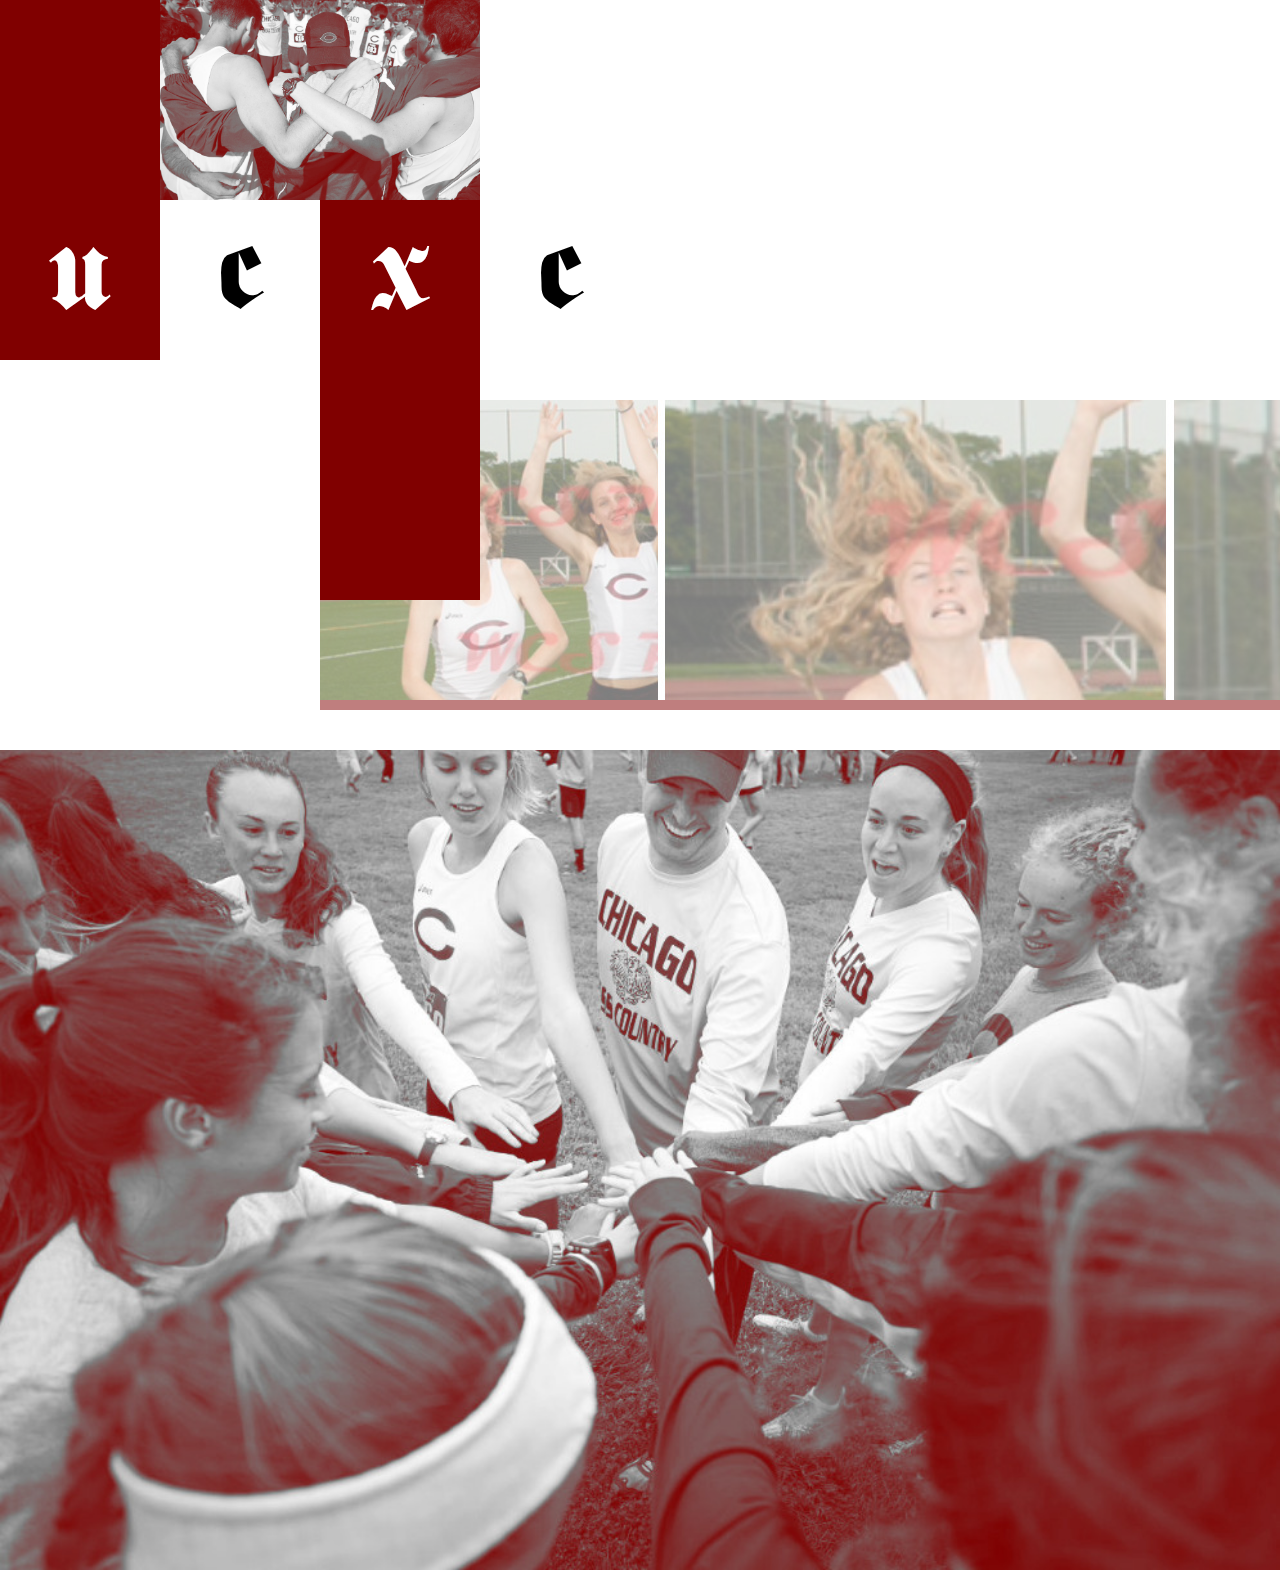
==== index.html @ 04008730 "adding new site!" ====
<!DOCTYPE html>
<head>
    <meta charser="utf-8">
    <title>UCXC</title>
    
    <link rel="stylesheet" href="./css/css2.css">
</head>

<body id="css-ucxc">
<div class="page-wrapper">
    <header id="ucxcTitle">
        <h1 class = "title" id="U">u</h1>
        <h1 class = "title" id="C1">c<div class="circle"></div></h1>
        <h1 class = "title" id="X">x</h1>
        <h1 class = "title" id="C2">c<div class="circle"></div></h1>
        <h1 class = "title" id="c_rectangle"></h1>
        <div id="banner"></div>

    </header>
    <div id="banner1"></div>
    <div id="rectangle"></div>
    <div id="c_rectangle"></div>
    
    <div class="image_bar">
        <div id="BriShow">
            <div id="BriShow-1"></div>
        </div>
    </div>
        
<!---
        <div class="summary">
            <p>Running around in circles and through forests and praries and shit</p>
            <p>Makin that meal money</p>
        </div>
        
        <div class="preamble">
            <h3>We the People</h3>
            <p>of the united states of america in order to form a more perfect union</p>
            <p>Establish justice ensure domestic tranquility. Provide for the common defense. Promote the general welfare aaand secure the blessings of liberty for ourselves and our prosperity or something. Do ordained and established this consitition for the united states of america. or something.</p>
        </div>
    </header>
    <div class="paragraphs">
    <div class="attribute" id="unreal">
        <h3>Unreal</h3>
        <p>On the women's side, Washington University-St. Louis won handily with 35 points scored. The Bears were followed by University of Rochester with 83 points and UChicago with 91 points. Emily Bryson of Brandeis University won with a 6K time of 22:04 while UChicago sophomore Khia Kurtenbach crossed the line within a second of the winner to finish runner-up. Senior Brianna Hickey joined Kurtenbach on the All-UAA First Team with a seventh-place showing in 22:18. Junior Madeleine Horvath was next in order for the Maroons by placing 16th (22:46) and senior Catherine Young was 26th overall (23:00)</p>
    </div>
    <div class="attribute" id="brutal">
        <h3>Brutal</h3>
        <p>Eight conference teams in both genders raced each other and featured plenty of elite performers. Six of the women's programs were nationally-ranked in the top 35 and three of the men's programs were similarly ranked by the U.S. Track & Field and Cross Country Coaches Association (USTFCCCA).</p>
    </div>
    <div class="attribute" id="tryna">
        <h3>Tryna</h3>
        <p>On the men's side, Carnegie Mellon University grabbed the team title with 53 points, followed by Washington-St. Louis (68 points) and UChicago (78). Josh Clark of Washington-St. Louis was the individual medalist with an 8K time of 24:56. Senior Michael Frasco earned First Team All-UAA status after his fourth-place showing in a time of 25:08. He was joined on the First Team by junior teammate Gareth Jones in sixth place at 25:20. Sophomore Peter Kreuch put up a big performance to nab ninth place in 25:28.</p>
    </div>
    <div class="attribute" id="forChall">
        <h4>For Chall</h4>
        <p>UChicago's women were third out 46 participating teams. The Maroons scored 201 points while team winner Washington University-St. Louis totaled 136 points. The women's 6K race had 414 participants. Sophomore Khia Kurtenbach was the lead finisher in 13th place (21:45) and senior Brianna Hickey was 26th (22:04). Senior Catherine Young (48th place, 22:31) and sophomore Kelsey Dunn (51st place, 22:34) were the next two Maroons to cross the finish line.</p>
    </div>
    </div>
--->
   
    
</div>
</body>
---- css/css2.css ----
@import url(https://fonts.googleapis.com/css?family=Raleway:900);
@font-face {
 font-family:fette-fraktur;
 src: url(FetteUNZFraktur.eot);
} 
@font-face {
 font-family:fette-fraktur;
 src: url(FetteUNZFraktur.ttf);
} 


.page-wrapper {
  -webkit-transition: all 0.4s ease;
  -moz-transition: all 0.4s ease;
  -o-transition: all 0.4s ease;
  -ms-transition: all 0.4s ease;
  transition: all 0.4s ease;
}

.title {
  overflow: hidden;
}
.title:before {
  content: "";
  margin-left: -10px;
  float:right;
  width: 0px;
}
#U:before {
  padding-top: 100%;
}
#C1:before {
  padding-top: 100%;
}
#X:before {
  padding-top: 100%;
}
#C2:before {
  padding-top: 100%;
}
#c_rectangle:before {
  padding-top: 25%;
}
.title {
  top: 200px;
  margin: 0 0;
  width: 12.5%;
  color: #999;
  background: #800000;
  font-family: fette-fraktur;
  font-size: 200%;
  font-size: 9vw;
  text-align: center;
  line-height: 130%;
  z-index: 2;
}
  @media (max-width: 700px) {
    .title {
      font-size: 700%;
      font-size: 19vw;
      width: 25%;
    }
  }
#U {
  color: #fff;
  position: absolute;
  left: 0px;
}
#C1 {
  position: absolute;
  background: #ffffff; 
  left: 12.5%;
  color: black;
  z-index: 2;
}
  @media (max-width: 700px) {
    #C1 {
      left: 25%
    }
  }
#X {
  position: absolute;
  height: 400px;
  left: 25%;
  color: #fff;
}
  @media (max-width: 700px) {
    #X {
      left: 50%;
    }
  }
#C2 {
  position: absolute;
  background: #ffffff; 
  color: black;
  left: 37.5%;
  z-index: 2;
}
  @media (max-width: 700px) {
    #C2 {
      left: 75%;
    }
  }
#c_rectangle {
  position: absolute;
  left: 50%;
  background: #ffffff;
  width: 50%;
}
  @media (max-width: 700px) {
    #c_rectangle {
      height: 0;
    }
  }
.title .circle {
  position: absolute;
  right: 10%;
  top: 10%;
  width: 80%;
  height: 80%;
  background: #800000;
  opacity: 0;
  -webkit-transition: all 0.4s ease;
  -moz-transition: all 0.4s ease;
  -o-transition: all 0.4s ease;
  -ms-transition: all 0.4s ease;
  transition: all 0.4s ease;
}
.title .circle:hover {
  opacity: .5;
  
}
  
#rectangle {
  width: 12.5%;
  height: 200px;
  position: absolute;
  left: 0;
  z-index: 2;
  top: 0px;
  background: #800000;
}
  @media (max-width: 700px) {
    #rectangle {
      width: 25%;
    }
  }
#banner {
  overflow: hidden;
  background: #ffffff url(WomensHuddle.jpg) no-repeat bottom center;
  -webkit-background-size: cover;
  -moz-background-size: cover;
  -o-background-size: cover;
  background-size: cover;/*
  background-position: right 0px top 85px;
  background-position: right 50% top 8vw;*/
  width: 100%;

  position: absolute;
  height: 500px;
  top: 750px;
  padding-top: 25%;
  
  left: 0;
  z-index: 1;
}

  @media (max-width: 700px) {
    #banner {
      top: 0px;
      background-position: right 0px top -20px;
      width: 75%;
      left: 25%;
      height: 200px;
    }
  }
#banner1{
  overflow: hidden;
  background: #800000 url(TeamHuddle.jpg) no-repeat center center;
  -webkit-background-size: cover;
  -moz-background-size: cover;
  -o-background-size: cover;
  background-size: cover;
  width: 25%;
  height: 200px;
  position: absolute;
  left: 12.5%;
  top:0;
  z-index: 3;
}
  @media (max-width: 700px) {
    #banner1 {
      top: 600px;
    }
  }

.image_bar {
  position: absolute;
  top: 400px;
  left: 25%;
  width: 75%;
  height: 310px;
  background: #800000;
  opacity: .5;
}

#BriShow {
  height: 300px;
  width: 100%;
  position: absolute;
  overflow: hidden;
}
#BriShow #BriShow-1 {
  height: 300px;
  width: 1593px;
  background: url(BriannaScroll.jpg);
  position: relative;
  top: 0;
  left: 0;

    -moz-transition:  opacity 0.5s ease-out; 
    -o-transition: opacity 0.5s ease-out; 
    -webkit-transition: opacity 0.5s ease-out; 
    -ms-transition: opacity 0.5s ease-out; 
    transition: opacity 0.5s ease-out;

    -webkit-animation: moveSlideshow 60s linear infinite;
    -moz-animation:    moveSlideshow 60s linear infinite;
    animation: moveSlideeshow 60s linear infinite;
}
@-webkit-keyframes moveSlideshow {
    0% { left: 0; }
    100% { left: -1593px; }
}
@-moz-keyframes moveSlideshow {
    0% { left: 0; }
    100% { left: -1593px; }
}
@keyframes moveSlideshow {
  0% { left: 0; }
  100% { left: -1593px; }
}
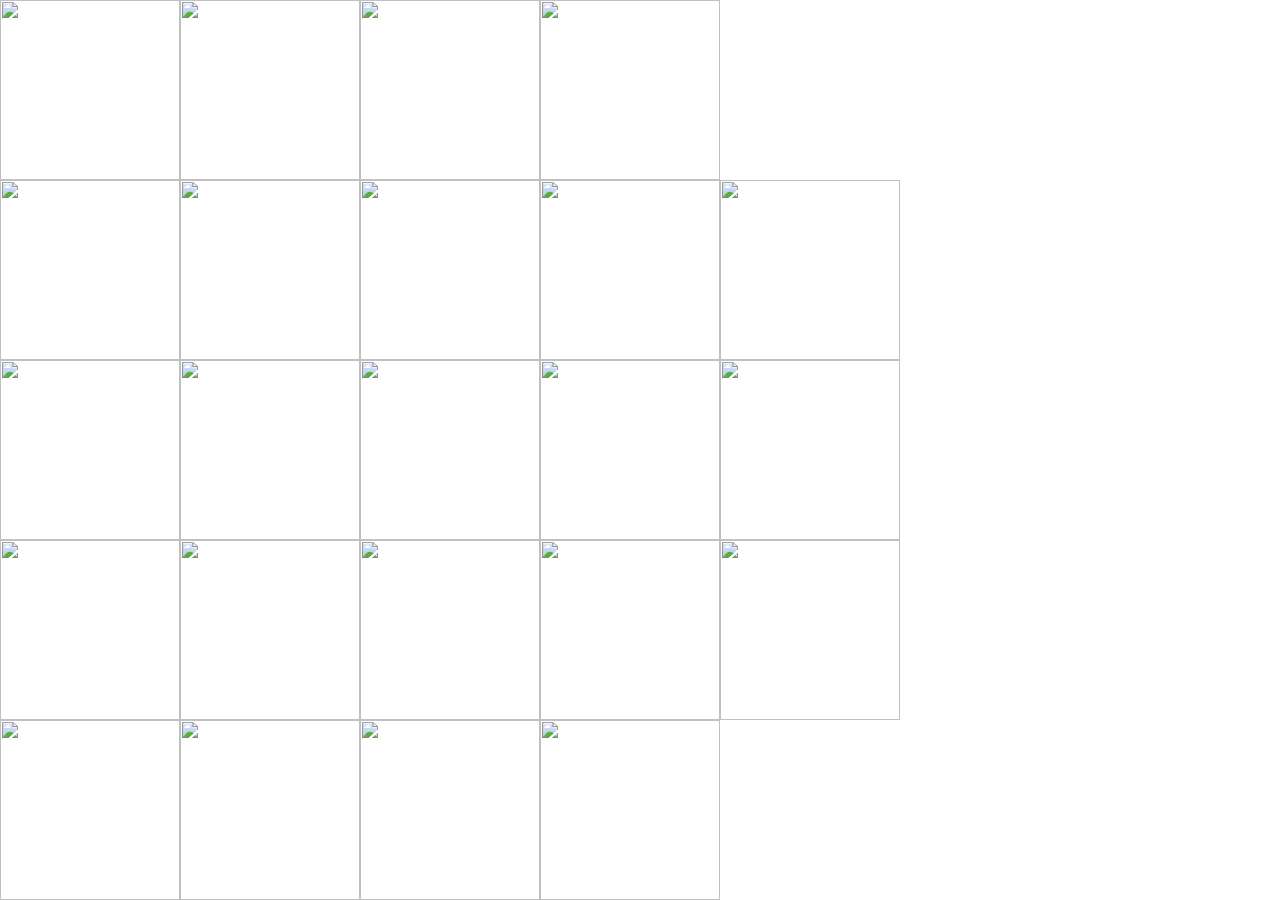
==== commit 5f3c7955: "Added files via upload" ====
--- a/index.html
+++ b/index.html
@@ -1,64 +1,6953 @@
-<!DOCTYPE html>
-<head>
-    <meta charser="utf-8">
-    <title>UCXC</title>
-    
-    <link rel="stylesheet" href="./css/css2.css">
-</head>
-
-<body id="css-ucxc">
-<div class="page-wrapper">
-    <header id="ucxcTitle">
-        <h1 class = "title" id="U">u</h1>
-        <h1 class = "title" id="C1">c<div class="circle"></div></h1>
-        <h1 class = "title" id="X">x</h1>
-        <h1 class = "title" id="C2">c<div class="circle"></div></h1>
-        <h1 class = "title" id="c_rectangle"></h1>
-        <div id="banner"></div>
-
-    </header>
-    <div id="banner1"></div>
-    <div id="rectangle"></div>
-    <div id="c_rectangle"></div>
-    
-    <div class="image_bar">
-        <div id="BriShow">
-            <div id="BriShow-1"></div>
-        </div>
-    </div>
-        
-<!---
-        <div class="summary">
-            <p>Running around in circles and through forests and praries and shit</p>
-            <p>Makin that meal money</p>
-        </div>
-        
-        <div class="preamble">
-            <h3>We the People</h3>
-            <p>of the united states of america in order to form a more perfect union</p>
-            <p>Establish justice ensure domestic tranquility. Provide for the common defense. Promote the general welfare aaand secure the blessings of liberty for ourselves and our prosperity or something. Do ordained and established this consitition for the united states of america. or something.</p>
-        </div>
-    </header>
-    <div class="paragraphs">
-    <div class="attribute" id="unreal">
-        <h3>Unreal</h3>
-        <p>On the women's side, Washington University-St. Louis won handily with 35 points scored. The Bears were followed by University of Rochester with 83 points and UChicago with 91 points. Emily Bryson of Brandeis University won with a 6K time of 22:04 while UChicago sophomore Khia Kurtenbach crossed the line within a second of the winner to finish runner-up. Senior Brianna Hickey joined Kurtenbach on the All-UAA First Team with a seventh-place showing in 22:18. Junior Madeleine Horvath was next in order for the Maroons by placing 16th (22:46) and senior Catherine Young was 26th overall (23:00)</p>
-    </div>
-    <div class="attribute" id="brutal">
-        <h3>Brutal</h3>
-        <p>Eight conference teams in both genders raced each other and featured plenty of elite performers. Six of the women's programs were nationally-ranked in the top 35 and three of the men's programs were similarly ranked by the U.S. Track & Field and Cross Country Coaches Association (USTFCCCA).</p>
-    </div>
-    <div class="attribute" id="tryna">
-        <h3>Tryna</h3>
-        <p>On the men's side, Carnegie Mellon University grabbed the team title with 53 points, followed by Washington-St. Louis (68 points) and UChicago (78). Josh Clark of Washington-St. Louis was the individual medalist with an 8K time of 24:56. Senior Michael Frasco earned First Team All-UAA status after his fourth-place showing in a time of 25:08. He was joined on the First Team by junior teammate Gareth Jones in sixth place at 25:20. Sophomore Peter Kreuch put up a big performance to nab ninth place in 25:28.</p>
-    </div>
-    <div class="attribute" id="forChall">
-        <h4>For Chall</h4>
-        <p>UChicago's women were third out 46 participating teams. The Maroons scored 201 points while team winner Washington University-St. Louis totaled 136 points. The women's 6K race had 414 participants. Sophomore Khia Kurtenbach was the lead finisher in 13th place (21:45) and senior Brianna Hickey was 26th (22:04). Senior Catherine Young (48th place, 22:31) and sophomore Kelsey Dunn (51st place, 22:34) were the next two Maroons to cross the finish line.</p>
-    </div>
-    </div>
---->
-   
-    
-</div>
-</body>+<!DOCTYPE HTML>
+<html><head><meta charset="UTF-8"><title>Game</title><style>html,head,body { padding:0; margin:0; }
+body { font-family: calibri, helvetica, arial, sans-serif; }</style><script type="text/javascript">var Elm = Elm || { Native: {} };Elm.Native.Basics = {};
+Elm.Native.Basics.make = function(localRuntime) {
+	localRuntime.Native = localRuntime.Native || {};
+	localRuntime.Native.Basics = localRuntime.Native.Basics || {};
+	if (localRuntime.Native.Basics.values)
+	{
+		return localRuntime.Native.Basics.values;
+	}
+
+	var Utils = Elm.Native.Utils.make(localRuntime);
+
+	function div(a, b)
+	{
+		return (a / b) | 0;
+	}
+	function rem(a, b)
+	{
+		return a % b;
+	}
+	function mod(a, b)
+	{
+		if (b === 0)
+		{
+			throw new Error('Cannot perform mod 0. Division by zero error.');
+		}
+		var r = a % b;
+		var m = a === 0 ? 0 : (b > 0 ? (a >= 0 ? r : r + b) : -mod(-a, -b));
+
+		return m === b ? 0 : m;
+	}
+	function logBase(base, n)
+	{
+		return Math.log(n) / Math.log(base);
+	}
+	function negate(n)
+	{
+		return -n;
+	}
+	function abs(n)
+	{
+		return n < 0 ? -n : n;
+	}
+
+	function min(a, b)
+	{
+		return Utils.cmp(a, b) < 0 ? a : b;
+	}
+	function max(a, b)
+	{
+		return Utils.cmp(a, b) > 0 ? a : b;
+	}
+	function clamp(lo, hi, n)
+	{
+		return Utils.cmp(n, lo) < 0 ? lo : Utils.cmp(n, hi) > 0 ? hi : n;
+	}
+
+	function xor(a, b)
+	{
+		return a !== b;
+	}
+	function not(b)
+	{
+		return !b;
+	}
+	function isInfinite(n)
+	{
+		return n === Infinity || n === -Infinity;
+	}
+
+	function truncate(n)
+	{
+		return n | 0;
+	}
+
+	function degrees(d)
+	{
+		return d * Math.PI / 180;
+	}
+	function turns(t)
+	{
+		return 2 * Math.PI * t;
+	}
+	function fromPolar(point)
+	{
+		var r = point._0;
+		var t = point._1;
+		return Utils.Tuple2(r * Math.cos(t), r * Math.sin(t));
+	}
+	function toPolar(point)
+	{
+		var x = point._0;
+		var y = point._1;
+		return Utils.Tuple2(Math.sqrt(x * x + y * y), Math.atan2(y, x));
+	}
+
+	return localRuntime.Native.Basics.values = {
+		div: F2(div),
+		rem: F2(rem),
+		mod: F2(mod),
+
+		pi: Math.PI,
+		e: Math.E,
+		cos: Math.cos,
+		sin: Math.sin,
+		tan: Math.tan,
+		acos: Math.acos,
+		asin: Math.asin,
+		atan: Math.atan,
+		atan2: F2(Math.atan2),
+
+		degrees: degrees,
+		turns: turns,
+		fromPolar: fromPolar,
+		toPolar: toPolar,
+
+		sqrt: Math.sqrt,
+		logBase: F2(logBase),
+		negate: negate,
+		abs: abs,
+		min: F2(min),
+		max: F2(max),
+		clamp: F3(clamp),
+		compare: Utils.compare,
+
+		xor: F2(xor),
+		not: not,
+
+		truncate: truncate,
+		ceiling: Math.ceil,
+		floor: Math.floor,
+		round: Math.round,
+		toFloat: function(x) { return x; },
+		isNaN: isNaN,
+		isInfinite: isInfinite
+	};
+};
+Elm.Native.Port = {};
+
+Elm.Native.Port.make = function(localRuntime) {
+	localRuntime.Native = localRuntime.Native || {};
+	localRuntime.Native.Port = localRuntime.Native.Port || {};
+	if (localRuntime.Native.Port.values)
+	{
+		return localRuntime.Native.Port.values;
+	}
+
+	var NS;
+
+	// INBOUND
+
+	function inbound(name, type, converter)
+	{
+		if (!localRuntime.argsTracker[name])
+		{
+			throw new Error(
+				'Port Error:\n' +
+				'No argument was given for the port named \'' + name + '\' with type:\n\n' +
+				'    ' + type.split('\n').join('\n        ') + '\n\n' +
+				'You need to provide an initial value!\n\n' +
+				'Find out more about ports here <http://elm-lang.org/learn/Ports.elm>'
+			);
+		}
+		var arg = localRuntime.argsTracker[name];
+		arg.used = true;
+
+		return jsToElm(name, type, converter, arg.value);
+	}
+
+
+	function inboundSignal(name, type, converter)
+	{
+		var initialValue = inbound(name, type, converter);
+
+		if (!NS)
+		{
+			NS = Elm.Native.Signal.make(localRuntime);
+		}
+		var signal = NS.input('inbound-port-' + name, initialValue);
+
+		function send(jsValue)
+		{
+			var elmValue = jsToElm(name, type, converter, jsValue);
+			setTimeout(function() {
+				localRuntime.notify(signal.id, elmValue);
+			}, 0);
+		}
+
+		localRuntime.ports[name] = { send: send };
+
+		return signal;
+	}
+
+
+	function jsToElm(name, type, converter, value)
+	{
+		try
+		{
+			return converter(value);
+		}
+		catch(e)
+		{
+			throw new Error(
+				'Port Error:\n' +
+				'Regarding the port named \'' + name + '\' with type:\n\n' +
+				'    ' + type.split('\n').join('\n        ') + '\n\n' +
+				'You just sent the value:\n\n' +
+				'    ' + JSON.stringify(value) + '\n\n' +
+				'but it cannot be converted to the necessary type.\n' +
+				e.message
+			);
+		}
+	}
+
+
+	// OUTBOUND
+
+	function outbound(name, converter, elmValue)
+	{
+		localRuntime.ports[name] = converter(elmValue);
+	}
+
+
+	function outboundSignal(name, converter, signal)
+	{
+		var subscribers = [];
+
+		function subscribe(handler)
+		{
+			subscribers.push(handler);
+		}
+		function unsubscribe(handler)
+		{
+			subscribers.pop(subscribers.indexOf(handler));
+		}
+
+		function notify(elmValue)
+		{
+			var jsValue = converter(elmValue);
+			var len = subscribers.length;
+			for (var i = 0; i < len; ++i)
+			{
+				subscribers[i](jsValue);
+			}
+		}
+
+		if (!NS)
+		{
+			NS = Elm.Native.Signal.make(localRuntime);
+		}
+		NS.output('outbound-port-' + name, notify, signal);
+
+		localRuntime.ports[name] = {
+			subscribe: subscribe,
+			unsubscribe: unsubscribe
+		};
+
+		return signal;
+	}
+
+
+	return localRuntime.Native.Port.values = {
+		inbound: inbound,
+		outbound: outbound,
+		inboundSignal: inboundSignal,
+		outboundSignal: outboundSignal
+	};
+};
+if (!Elm.fullscreen) {
+	(function() {
+		'use strict';
+
+		var Display = {
+			FULLSCREEN: 0,
+			COMPONENT: 1,
+			NONE: 2
+		};
+
+		Elm.fullscreen = function(module, args)
+		{
+			var container = document.createElement('div');
+			document.body.appendChild(container);
+			return init(Display.FULLSCREEN, container, module, args || {});
+		};
+
+		Elm.embed = function(module, container, args)
+		{
+			var tag = container.tagName;
+			if (tag !== 'DIV')
+			{
+				throw new Error('Elm.node must be given a DIV, not a ' + tag + '.');
+			}
+			return init(Display.COMPONENT, container, module, args || {});
+		};
+
+		Elm.worker = function(module, args)
+		{
+			return init(Display.NONE, {}, module, args || {});
+		};
+
+		function init(display, container, module, args, moduleToReplace)
+		{
+			// defining state needed for an instance of the Elm RTS
+			var inputs = [];
+
+			/* OFFSET
+			 * Elm's time traveling debugger lets you pause time. This means
+			 * "now" may be shifted a bit into the past. By wrapping Date.now()
+			 * we can manage this.
+			 */
+			var timer = {
+				programStart: Date.now(),
+				now: function()
+				{
+					return Date.now();
+				}
+			};
+
+			var updateInProgress = false;
+			function notify(id, v)
+			{
+				if (updateInProgress)
+				{
+					throw new Error(
+						'The notify function has been called synchronously!\n' +
+						'This can lead to frames being dropped.\n' +
+						'Definitely report this to <https://github.com/elm-lang/Elm/issues>\n');
+				}
+				updateInProgress = true;
+				var timestep = timer.now();
+				for (var i = inputs.length; i--; )
+				{
+					inputs[i].notify(timestep, id, v);
+				}
+				updateInProgress = false;
+			}
+			function setTimeout(func, delay)
+			{
+				return window.setTimeout(func, delay);
+			}
+
+			var listeners = [];
+			function addListener(relevantInputs, domNode, eventName, func)
+			{
+				domNode.addEventListener(eventName, func);
+				var listener = {
+					relevantInputs: relevantInputs,
+					domNode: domNode,
+					eventName: eventName,
+					func: func
+				};
+				listeners.push(listener);
+			}
+
+			var argsTracker = {};
+			for (var name in args)
+			{
+				argsTracker[name] = {
+					value: args[name],
+					used: false
+				};
+			}
+
+			// create the actual RTS. Any impure modules will attach themselves to this
+			// object. This permits many Elm programs to be embedded per document.
+			var elm = {
+				notify: notify,
+				setTimeout: setTimeout,
+				node: container,
+				addListener: addListener,
+				inputs: inputs,
+				timer: timer,
+				argsTracker: argsTracker,
+				ports: {},
+
+				isFullscreen: function() { return display === Display.FULLSCREEN; },
+				isEmbed: function() { return display === Display.COMPONENT; },
+				isWorker: function() { return display === Display.NONE; }
+			};
+
+			function swap(newModule)
+			{
+				removeListeners(listeners);
+				var div = document.createElement('div');
+				var newElm = init(display, div, newModule, args, elm);
+				inputs = [];
+
+				return newElm;
+			}
+
+			function dispose()
+			{
+				removeListeners(listeners);
+				inputs = [];
+			}
+
+			var Module = {};
+			try
+			{
+				Module = module.make(elm);
+				checkInputs(elm);
+			}
+			catch (error)
+			{
+				if (typeof container.appendChild === "function")
+				{
+					container.appendChild(errorNode(error.message));
+				}
+				else
+				{
+					console.error(error.message);
+				}
+				throw error;
+			}
+
+			if (display !== Display.NONE)
+			{
+				var graphicsNode = initGraphics(elm, Module);
+			}
+
+			var rootNode = { kids: inputs };
+			trimDeadNodes(rootNode);
+			inputs = rootNode.kids;
+			filterListeners(inputs, listeners);
+
+			addReceivers(elm.ports);
+
+			if (typeof moduleToReplace !== 'undefined')
+			{
+				hotSwap(moduleToReplace, elm);
+
+				// rerender scene if graphics are enabled.
+				if (typeof graphicsNode !== 'undefined')
+				{
+					graphicsNode.notify(0, true, 0);
+				}
+			}
+
+			return {
+				swap: swap,
+				ports: elm.ports,
+				dispose: dispose
+			};
+		}
+
+		function checkInputs(elm)
+		{
+			var argsTracker = elm.argsTracker;
+			for (var name in argsTracker)
+			{
+				if (!argsTracker[name].used)
+				{
+					throw new Error(
+						"Port Error:\nYou provided an argument named '" + name +
+						"' but there is no corresponding port!\n\n" +
+						"Maybe add a port '" + name + "' to your Elm module?\n" +
+						"Maybe remove the '" + name + "' argument from your initialization code in JS?"
+					);
+				}
+			}
+		}
+
+		function errorNode(message)
+		{
+			var code = document.createElement('code');
+
+			var lines = message.split('\n');
+			code.appendChild(document.createTextNode(lines[0]));
+			code.appendChild(document.createElement('br'));
+			code.appendChild(document.createElement('br'));
+			for (var i = 1; i < lines.length; ++i)
+			{
+				code.appendChild(document.createTextNode('\u00A0 \u00A0 ' + lines[i].replace(/  /g, '\u00A0 ')));
+				code.appendChild(document.createElement('br'));
+			}
+			code.appendChild(document.createElement('br'));
+			code.appendChild(document.createTextNode('Open the developer console for more details.'));
+			return code;
+		}
+
+
+		//// FILTER SIGNALS ////
+
+		// TODO: move this code into the signal module and create a function
+		// Signal.initializeGraph that actually instantiates everything.
+
+		function filterListeners(inputs, listeners)
+		{
+			loop:
+			for (var i = listeners.length; i--; )
+			{
+				var listener = listeners[i];
+				for (var j = inputs.length; j--; )
+				{
+					if (listener.relevantInputs.indexOf(inputs[j].id) >= 0)
+					{
+						continue loop;
+					}
+				}
+				listener.domNode.removeEventListener(listener.eventName, listener.func);
+			}
+		}
+
+		function removeListeners(listeners)
+		{
+			for (var i = listeners.length; i--; )
+			{
+				var listener = listeners[i];
+				listener.domNode.removeEventListener(listener.eventName, listener.func);
+			}
+		}
+
+		// add receivers for built-in ports if they are defined
+		function addReceivers(ports)
+		{
+			if ('title' in ports)
+			{
+				if (typeof ports.title === 'string')
+				{
+					document.title = ports.title;
+				}
+				else
+				{
+					ports.title.subscribe(function(v) { document.title = v; });
+				}
+			}
+			if ('redirect' in ports)
+			{
+				ports.redirect.subscribe(function(v) {
+					if (v.length > 0)
+					{
+						window.location = v;
+					}
+				});
+			}
+		}
+
+
+		// returns a boolean representing whether the node is alive or not.
+		function trimDeadNodes(node)
+		{
+			if (node.isOutput)
+			{
+				return true;
+			}
+
+			var liveKids = [];
+			for (var i = node.kids.length; i--; )
+			{
+				var kid = node.kids[i];
+				if (trimDeadNodes(kid))
+				{
+					liveKids.push(kid);
+				}
+			}
+			node.kids = liveKids;
+
+			return liveKids.length > 0;
+		}
+
+
+		////  RENDERING  ////
+
+		function initGraphics(elm, Module)
+		{
+			if (!('main' in Module))
+			{
+				throw new Error("'main' is missing! What do I display?!");
+			}
+
+			var signalGraph = Module.main;
+
+			// make sure the signal graph is actually a signal & extract the visual model
+			if (!('notify' in signalGraph))
+			{
+				signalGraph = Elm.Signal.make(elm).constant(signalGraph);
+			}
+			var initialScene = signalGraph.value;
+
+			// Figure out what the render functions should be
+			var render;
+			var update;
+			if (initialScene.ctor === 'Element_elm_builtin')
+			{
+				var Element = Elm.Native.Graphics.Element.make(elm);
+				render = Element.render;
+				update = Element.updateAndReplace;
+			}
+			else
+			{
+				var VirtualDom = Elm.Native.VirtualDom.make(elm);
+				render = VirtualDom.render;
+				update = VirtualDom.updateAndReplace;
+			}
+
+			// Add the initialScene to the DOM
+			var container = elm.node;
+			var node = render(initialScene);
+			while (container.firstChild)
+			{
+				container.removeChild(container.firstChild);
+			}
+			container.appendChild(node);
+
+			var _requestAnimationFrame =
+				typeof requestAnimationFrame !== 'undefined'
+					? requestAnimationFrame
+					: function(cb) { setTimeout(cb, 1000 / 60); }
+					;
+
+			// domUpdate is called whenever the main Signal changes.
+			//
+			// domUpdate and drawCallback implement a small state machine in order
+			// to schedule only 1 draw per animation frame. This enforces that
+			// once draw has been called, it will not be called again until the
+			// next frame.
+			//
+			// drawCallback is scheduled whenever
+			// 1. The state transitions from PENDING_REQUEST to EXTRA_REQUEST, or
+			// 2. The state transitions from NO_REQUEST to PENDING_REQUEST
+			//
+			// Invariants:
+			// 1. In the NO_REQUEST state, there is never a scheduled drawCallback.
+			// 2. In the PENDING_REQUEST and EXTRA_REQUEST states, there is always exactly 1
+			//    scheduled drawCallback.
+			var NO_REQUEST = 0;
+			var PENDING_REQUEST = 1;
+			var EXTRA_REQUEST = 2;
+			var state = NO_REQUEST;
+			var savedScene = initialScene;
+			var scheduledScene = initialScene;
+
+			function domUpdate(newScene)
+			{
+				scheduledScene = newScene;
+
+				switch (state)
+				{
+					case NO_REQUEST:
+						_requestAnimationFrame(drawCallback);
+						state = PENDING_REQUEST;
+						return;
+					case PENDING_REQUEST:
+						state = PENDING_REQUEST;
+						return;
+					case EXTRA_REQUEST:
+						state = PENDING_REQUEST;
+						return;
+				}
+			}
+
+			function drawCallback()
+			{
+				switch (state)
+				{
+					case NO_REQUEST:
+						// This state should not be possible. How can there be no
+						// request, yet somehow we are actively fulfilling a
+						// request?
+						throw new Error(
+							'Unexpected draw callback.\n' +
+							'Please report this to <https://github.com/elm-lang/core/issues>.'
+						);
+
+					case PENDING_REQUEST:
+						// At this point, we do not *know* that another frame is
+						// needed, but we make an extra request to rAF just in
+						// case. It's possible to drop a frame if rAF is called
+						// too late, so we just do it preemptively.
+						_requestAnimationFrame(drawCallback);
+						state = EXTRA_REQUEST;
+
+						// There's also stuff we definitely need to draw.
+						draw();
+						return;
+
+					case EXTRA_REQUEST:
+						// Turns out the extra request was not needed, so we will
+						// stop calling rAF. No reason to call it all the time if
+						// no one needs it.
+						state = NO_REQUEST;
+						return;
+				}
+			}
+
+			function draw()
+			{
+				update(elm.node.firstChild, savedScene, scheduledScene);
+				if (elm.Native.Window)
+				{
+					elm.Native.Window.values.resizeIfNeeded();
+				}
+				savedScene = scheduledScene;
+			}
+
+			var renderer = Elm.Native.Signal.make(elm).output('main', domUpdate, signalGraph);
+
+			// must check for resize after 'renderer' is created so
+			// that changes show up.
+			if (elm.Native.Window)
+			{
+				elm.Native.Window.values.resizeIfNeeded();
+			}
+
+			return renderer;
+		}
+
+		//// HOT SWAPPING ////
+
+		// Returns boolean indicating if the swap was successful.
+		// Requires that the two signal graphs have exactly the same
+		// structure.
+		function hotSwap(from, to)
+		{
+			function similar(nodeOld, nodeNew)
+			{
+				if (nodeOld.id !== nodeNew.id)
+				{
+					return false;
+				}
+				if (nodeOld.isOutput)
+				{
+					return nodeNew.isOutput;
+				}
+				return nodeOld.kids.length === nodeNew.kids.length;
+			}
+			function swap(nodeOld, nodeNew)
+			{
+				nodeNew.value = nodeOld.value;
+				return true;
+			}
+			var canSwap = depthFirstTraversals(similar, from.inputs, to.inputs);
+			if (canSwap)
+			{
+				depthFirstTraversals(swap, from.inputs, to.inputs);
+			}
+			from.node.parentNode.replaceChild(to.node, from.node);
+
+			return canSwap;
+		}
+
+		// Returns false if the node operation f ever fails.
+		function depthFirstTraversals(f, queueOld, queueNew)
+		{
+			if (queueOld.length !== queueNew.length)
+			{
+				return false;
+			}
+			queueOld = queueOld.slice(0);
+			queueNew = queueNew.slice(0);
+
+			var seen = [];
+			while (queueOld.length > 0 && queueNew.length > 0)
+			{
+				var nodeOld = queueOld.pop();
+				var nodeNew = queueNew.pop();
+				if (seen.indexOf(nodeOld.id) < 0)
+				{
+					if (!f(nodeOld, nodeNew))
+					{
+						return false;
+					}
+					queueOld = queueOld.concat(nodeOld.kids || []);
+					queueNew = queueNew.concat(nodeNew.kids || []);
+					seen.push(nodeOld.id);
+				}
+			}
+			return true;
+		}
+	}());
+
+	function F2(fun)
+	{
+		function wrapper(a) { return function(b) { return fun(a,b); }; }
+		wrapper.arity = 2;
+		wrapper.func = fun;
+		return wrapper;
+	}
+
+	function F3(fun)
+	{
+		function wrapper(a) {
+			return function(b) { return function(c) { return fun(a, b, c); }; };
+		}
+		wrapper.arity = 3;
+		wrapper.func = fun;
+		return wrapper;
+	}
+
+	function F4(fun)
+	{
+		function wrapper(a) { return function(b) { return function(c) {
+			return function(d) { return fun(a, b, c, d); }; }; };
+		}
+		wrapper.arity = 4;
+		wrapper.func = fun;
+		return wrapper;
+	}
+
+	function F5(fun)
+	{
+		function wrapper(a) { return function(b) { return function(c) {
+			return function(d) { return function(e) { return fun(a, b, c, d, e); }; }; }; };
+		}
+		wrapper.arity = 5;
+		wrapper.func = fun;
+		return wrapper;
+	}
+
+	function F6(fun)
+	{
+		function wrapper(a) { return function(b) { return function(c) {
+			return function(d) { return function(e) { return function(f) {
+			return fun(a, b, c, d, e, f); }; }; }; }; };
+		}
+		wrapper.arity = 6;
+		wrapper.func = fun;
+		return wrapper;
+	}
+
+	function F7(fun)
+	{
+		function wrapper(a) { return function(b) { return function(c) {
+			return function(d) { return function(e) { return function(f) {
+			return function(g) { return fun(a, b, c, d, e, f, g); }; }; }; }; }; };
+		}
+		wrapper.arity = 7;
+		wrapper.func = fun;
+		return wrapper;
+	}
+
+	function F8(fun)
+	{
+		function wrapper(a) { return function(b) { return function(c) {
+			return function(d) { return function(e) { return function(f) {
+			return function(g) { return function(h) {
+			return fun(a, b, c, d, e, f, g, h); }; }; }; }; }; }; };
+		}
+		wrapper.arity = 8;
+		wrapper.func = fun;
+		return wrapper;
+	}
+
+	function F9(fun)
+	{
+		function wrapper(a) { return function(b) { return function(c) {
+			return function(d) { return function(e) { return function(f) {
+			return function(g) { return function(h) { return function(i) {
+			return fun(a, b, c, d, e, f, g, h, i); }; }; }; }; }; }; }; };
+		}
+		wrapper.arity = 9;
+		wrapper.func = fun;
+		return wrapper;
+	}
+
+	function A2(fun, a, b)
+	{
+		return fun.arity === 2
+			? fun.func(a, b)
+			: fun(a)(b);
+	}
+	function A3(fun, a, b, c)
+	{
+		return fun.arity === 3
+			? fun.func(a, b, c)
+			: fun(a)(b)(c);
+	}
+	function A4(fun, a, b, c, d)
+	{
+		return fun.arity === 4
+			? fun.func(a, b, c, d)
+			: fun(a)(b)(c)(d);
+	}
+	function A5(fun, a, b, c, d, e)
+	{
+		return fun.arity === 5
+			? fun.func(a, b, c, d, e)
+			: fun(a)(b)(c)(d)(e);
+	}
+	function A6(fun, a, b, c, d, e, f)
+	{
+		return fun.arity === 6
+			? fun.func(a, b, c, d, e, f)
+			: fun(a)(b)(c)(d)(e)(f);
+	}
+	function A7(fun, a, b, c, d, e, f, g)
+	{
+		return fun.arity === 7
+			? fun.func(a, b, c, d, e, f, g)
+			: fun(a)(b)(c)(d)(e)(f)(g);
+	}
+	function A8(fun, a, b, c, d, e, f, g, h)
+	{
+		return fun.arity === 8
+			? fun.func(a, b, c, d, e, f, g, h)
+			: fun(a)(b)(c)(d)(e)(f)(g)(h);
+	}
+	function A9(fun, a, b, c, d, e, f, g, h, i)
+	{
+		return fun.arity === 9
+			? fun.func(a, b, c, d, e, f, g, h, i)
+			: fun(a)(b)(c)(d)(e)(f)(g)(h)(i);
+	}
+}
+Elm.Native = Elm.Native || {};
+Elm.Native.Utils = {};
+Elm.Native.Utils.make = function(localRuntime) {
+	localRuntime.Native = localRuntime.Native || {};
+	localRuntime.Native.Utils = localRuntime.Native.Utils || {};
+	if (localRuntime.Native.Utils.values)
+	{
+		return localRuntime.Native.Utils.values;
+	}
+
+
+	// COMPARISONS
+
+	function eq(l, r)
+	{
+		var stack = [{'x': l, 'y': r}];
+		while (stack.length > 0)
+		{
+			var front = stack.pop();
+			var x = front.x;
+			var y = front.y;
+			if (x === y)
+			{
+				continue;
+			}
+			if (typeof x === 'object')
+			{
+				var c = 0;
+				for (var i in x)
+				{
+					++c;
+					if (i in y)
+					{
+						if (i !== 'ctor')
+						{
+							stack.push({ 'x': x[i], 'y': y[i] });
+						}
+					}
+					else
+					{
+						return false;
+					}
+				}
+				if ('ctor' in x)
+				{
+					stack.push({'x': x.ctor, 'y': y.ctor});
+				}
+				if (c !== Object.keys(y).length)
+				{
+					return false;
+				}
+			}
+			else if (typeof x === 'function')
+			{
+				throw new Error('Equality error: general function equality is ' +
+								'undecidable, and therefore, unsupported');
+			}
+			else
+			{
+				return false;
+			}
+		}
+		return true;
+	}
+
+	// code in Generate/JavaScript.hs depends on the particular
+	// integer values assigned to LT, EQ, and GT
+	var LT = -1, EQ = 0, GT = 1, ord = ['LT', 'EQ', 'GT'];
+
+	function compare(x, y)
+	{
+		return {
+			ctor: ord[cmp(x, y) + 1]
+		};
+	}
+
+	function cmp(x, y) {
+		var ord;
+		if (typeof x !== 'object')
+		{
+			return x === y ? EQ : x < y ? LT : GT;
+		}
+		else if (x.isChar)
+		{
+			var a = x.toString();
+			var b = y.toString();
+			return a === b
+				? EQ
+				: a < b
+					? LT
+					: GT;
+		}
+		else if (x.ctor === '::' || x.ctor === '[]')
+		{
+			while (true)
+			{
+				if (x.ctor === '[]' && y.ctor === '[]')
+				{
+					return EQ;
+				}
+				if (x.ctor !== y.ctor)
+				{
+					return x.ctor === '[]' ? LT : GT;
+				}
+				ord = cmp(x._0, y._0);
+				if (ord !== EQ)
+				{
+					return ord;
+				}
+				x = x._1;
+				y = y._1;
+			}
+		}
+		else if (x.ctor.slice(0, 6) === '_Tuple')
+		{
+			var n = x.ctor.slice(6) - 0;
+			var err = 'cannot compare tuples with more than 6 elements.';
+			if (n === 0) return EQ;
+			if (n >= 1) { ord = cmp(x._0, y._0); if (ord !== EQ) return ord;
+			if (n >= 2) { ord = cmp(x._1, y._1); if (ord !== EQ) return ord;
+			if (n >= 3) { ord = cmp(x._2, y._2); if (ord !== EQ) return ord;
+			if (n >= 4) { ord = cmp(x._3, y._3); if (ord !== EQ) return ord;
+			if (n >= 5) { ord = cmp(x._4, y._4); if (ord !== EQ) return ord;
+			if (n >= 6) { ord = cmp(x._5, y._5); if (ord !== EQ) return ord;
+			if (n >= 7) throw new Error('Comparison error: ' + err); } } } } } }
+			return EQ;
+		}
+		else
+		{
+			throw new Error('Comparison error: comparison is only defined on ints, ' +
+							'floats, times, chars, strings, lists of comparable values, ' +
+							'and tuples of comparable values.');
+		}
+	}
+
+
+	// TUPLES
+
+	var Tuple0 = {
+		ctor: '_Tuple0'
+	};
+
+	function Tuple2(x, y)
+	{
+		return {
+			ctor: '_Tuple2',
+			_0: x,
+			_1: y
+		};
+	}
+
+
+	// LITERALS
+
+	function chr(c)
+	{
+		var x = new String(c);
+		x.isChar = true;
+		return x;
+	}
+
+	function txt(str)
+	{
+		var t = new String(str);
+		t.text = true;
+		return t;
+	}
+
+
+	// GUID
+
+	var count = 0;
+	function guid(_)
+	{
+		return count++;
+	}
+
+
+	// RECORDS
+
+	function update(oldRecord, updatedFields)
+	{
+		var newRecord = {};
+		for (var key in oldRecord)
+		{
+			var value = (key in updatedFields) ? updatedFields[key] : oldRecord[key];
+			newRecord[key] = value;
+		}
+		return newRecord;
+	}
+
+
+	// MOUSE COORDINATES
+
+	function getXY(e)
+	{
+		var posx = 0;
+		var posy = 0;
+		if (e.pageX || e.pageY)
+		{
+			posx = e.pageX;
+			posy = e.pageY;
+		}
+		else if (e.clientX || e.clientY)
+		{
+			posx = e.clientX + document.body.scrollLeft + document.documentElement.scrollLeft;
+			posy = e.clientY + document.body.scrollTop + document.documentElement.scrollTop;
+		}
+
+		if (localRuntime.isEmbed())
+		{
+			var rect = localRuntime.node.getBoundingClientRect();
+			var relx = rect.left + document.body.scrollLeft + document.documentElement.scrollLeft;
+			var rely = rect.top + document.body.scrollTop + document.documentElement.scrollTop;
+			// TODO: figure out if there is a way to avoid rounding here
+			posx = posx - Math.round(relx) - localRuntime.node.clientLeft;
+			posy = posy - Math.round(rely) - localRuntime.node.clientTop;
+		}
+		return Tuple2(posx, posy);
+	}
+
+
+	//// LIST STUFF ////
+
+	var Nil = { ctor: '[]' };
+
+	function Cons(hd, tl)
+	{
+		return {
+			ctor: '::',
+			_0: hd,
+			_1: tl
+		};
+	}
+
+	function list(arr)
+	{
+		var out = Nil;
+		for (var i = arr.length; i--; )
+		{
+			out = Cons(arr[i], out);
+		}
+		return out;
+	}
+
+	function range(lo, hi)
+	{
+		var list = Nil;
+		if (lo <= hi)
+		{
+			do
+			{
+				list = Cons(hi, list);
+			}
+			while (hi-- > lo);
+		}
+		return list;
+	}
+
+	function append(xs, ys)
+	{
+		// append Strings
+		if (typeof xs === 'string')
+		{
+			return xs + ys;
+		}
+
+		// append Text
+		if (xs.ctor.slice(0, 5) === 'Text:')
+		{
+			return {
+				ctor: 'Text:Append',
+				_0: xs,
+				_1: ys
+			};
+		}
+
+
+		// append Lists
+		if (xs.ctor === '[]')
+		{
+			return ys;
+		}
+		var root = Cons(xs._0, Nil);
+		var curr = root;
+		xs = xs._1;
+		while (xs.ctor !== '[]')
+		{
+			curr._1 = Cons(xs._0, Nil);
+			xs = xs._1;
+			curr = curr._1;
+		}
+		curr._1 = ys;
+		return root;
+	}
+
+
+	// CRASHES
+
+	function crash(moduleName, region)
+	{
+		return function(message) {
+			throw new Error(
+				'Ran into a `Debug.crash` in module `' + moduleName + '` ' + regionToString(region) + '\n'
+				+ 'The message provided by the code author is:\n\n    '
+				+ message
+			);
+		};
+	}
+
+	function crashCase(moduleName, region, value)
+	{
+		return function(message) {
+			throw new Error(
+				'Ran into a `Debug.crash` in module `' + moduleName + '`\n\n'
+				+ 'This was caused by the `case` expression ' + regionToString(region) + '.\n'
+				+ 'One of the branches ended with a crash and the following value got through:\n\n    ' + toString(value) + '\n\n'
+				+ 'The message provided by the code author is:\n\n    '
+				+ message
+			);
+		};
+	}
+
+	function regionToString(region)
+	{
+		if (region.start.line == region.end.line)
+		{
+			return 'on line ' + region.start.line;
+		}
+		return 'between lines ' + region.start.line + ' and ' + region.end.line;
+	}
+
+
+	// BAD PORTS
+
+	function badPort(expected, received)
+	{
+		throw new Error(
+			'Runtime error when sending values through a port.\n\n'
+			+ 'Expecting ' + expected + ' but was given ' + formatValue(received)
+		);
+	}
+
+	function formatValue(value)
+	{
+		// Explicity format undefined values as "undefined"
+		// because JSON.stringify(undefined) unhelpfully returns ""
+		return (value === undefined) ? "undefined" : JSON.stringify(value);
+	}
+
+
+	// TO STRING
+
+	var _Array;
+	var Dict;
+	var List;
+
+	var toString = function(v)
+	{
+		var type = typeof v;
+		if (type === 'function')
+		{
+			var name = v.func ? v.func.name : v.name;
+			return '<function' + (name === '' ? '' : ': ') + name + '>';
+		}
+		else if (type === 'boolean')
+		{
+			return v ? 'True' : 'False';
+		}
+		else if (type === 'number')
+		{
+			return v + '';
+		}
+		else if ((v instanceof String) && v.isChar)
+		{
+			return '\'' + addSlashes(v, true) + '\'';
+		}
+		else if (type === 'string')
+		{
+			return '"' + addSlashes(v, false) + '"';
+		}
+		else if (type === 'object' && 'ctor' in v)
+		{
+			if (v.ctor.substring(0, 6) === '_Tuple')
+			{
+				var output = [];
+				for (var k in v)
+				{
+					if (k === 'ctor') continue;
+					output.push(toString(v[k]));
+				}
+				return '(' + output.join(',') + ')';
+			}
+			else if (v.ctor === '_Array')
+			{
+				if (!_Array)
+				{
+					_Array = Elm.Array.make(localRuntime);
+				}
+				var list = _Array.toList(v);
+				return 'Array.fromList ' + toString(list);
+			}
+			else if (v.ctor === '::')
+			{
+				var output = '[' + toString(v._0);
+				v = v._1;
+				while (v.ctor === '::')
+				{
+					output += ',' + toString(v._0);
+					v = v._1;
+				}
+				return output + ']';
+			}
+			else if (v.ctor === '[]')
+			{
+				return '[]';
+			}
+			else if (v.ctor === 'RBNode_elm_builtin' || v.ctor === 'RBEmpty_elm_builtin' || v.ctor === 'Set_elm_builtin')
+			{
+				if (!Dict)
+				{
+					Dict = Elm.Dict.make(localRuntime);
+				}
+				var list;
+				var name;
+				if (v.ctor === 'Set_elm_builtin')
+				{
+					if (!List)
+					{
+						List = Elm.List.make(localRuntime);
+					}
+					name = 'Set';
+					list = A2(List.map, function(x) {return x._0; }, Dict.toList(v._0));
+				}
+				else
+				{
+					name = 'Dict';
+					list = Dict.toList(v);
+				}
+				return name + '.fromList ' + toString(list);
+			}
+			else if (v.ctor.slice(0, 5) === 'Text:')
+			{
+				return '<text>';
+			}
+			else if (v.ctor === 'Element_elm_builtin')
+			{
+				return '<element>'
+			}
+			else if (v.ctor === 'Form_elm_builtin')
+			{
+				return '<form>'
+			}
+			else
+			{
+				var output = '';
+				for (var i in v)
+				{
+					if (i === 'ctor') continue;
+					var str = toString(v[i]);
+					var parenless = str[0] === '{' || str[0] === '<' || str.indexOf(' ') < 0;
+					output += ' ' + (parenless ? str : '(' + str + ')');
+				}
+				return v.ctor + output;
+			}
+		}
+		else if (type === 'object' && 'notify' in v && 'id' in v)
+		{
+			return '<signal>';
+		}
+		else if (type === 'object')
+		{
+			var output = [];
+			for (var k in v)
+			{
+				output.push(k + ' = ' + toString(v[k]));
+			}
+			if (output.length === 0)
+			{
+				return '{}';
+			}
+			return '{ ' + output.join(', ') + ' }';
+		}
+		return '<internal structure>';
+	};
+
+	function addSlashes(str, isChar)
+	{
+		var s = str.replace(/\\/g, '\\\\')
+				  .replace(/\n/g, '\\n')
+				  .replace(/\t/g, '\\t')
+				  .replace(/\r/g, '\\r')
+				  .replace(/\v/g, '\\v')
+				  .replace(/\0/g, '\\0');
+		if (isChar)
+		{
+			return s.replace(/\'/g, '\\\'');
+		}
+		else
+		{
+			return s.replace(/\"/g, '\\"');
+		}
+	}
+
+
+	return localRuntime.Native.Utils.values = {
+		eq: eq,
+		cmp: cmp,
+		compare: F2(compare),
+		Tuple0: Tuple0,
+		Tuple2: Tuple2,
+		chr: chr,
+		txt: txt,
+		update: update,
+		guid: guid,
+		getXY: getXY,
+
+		Nil: Nil,
+		Cons: Cons,
+		list: list,
+		range: range,
+		append: F2(append),
+
+		crash: crash,
+		crashCase: crashCase,
+		badPort: badPort,
+
+		toString: toString
+	};
+};
+Elm.Basics = Elm.Basics || {};
+Elm.Basics.make = function (_elm) {
+   "use strict";
+   _elm.Basics = _elm.Basics || {};
+   if (_elm.Basics.values) return _elm.Basics.values;
+   var _U = Elm.Native.Utils.make(_elm),$Native$Basics = Elm.Native.Basics.make(_elm),$Native$Utils = Elm.Native.Utils.make(_elm);
+   var _op = {};
+   var uncurry = F2(function (f,_p0) {    var _p1 = _p0;return A2(f,_p1._0,_p1._1);});
+   var curry = F3(function (f,a,b) {    return f({ctor: "_Tuple2",_0: a,_1: b});});
+   var flip = F3(function (f,b,a) {    return A2(f,a,b);});
+   var snd = function (_p2) {    var _p3 = _p2;return _p3._1;};
+   var fst = function (_p4) {    var _p5 = _p4;return _p5._0;};
+   var always = F2(function (a,_p6) {    return a;});
+   var identity = function (x) {    return x;};
+   _op["<|"] = F2(function (f,x) {    return f(x);});
+   _op["|>"] = F2(function (x,f) {    return f(x);});
+   _op[">>"] = F3(function (f,g,x) {    return g(f(x));});
+   _op["<<"] = F3(function (g,f,x) {    return g(f(x));});
+   _op["++"] = $Native$Utils.append;
+   var toString = $Native$Utils.toString;
+   var isInfinite = $Native$Basics.isInfinite;
+   var isNaN = $Native$Basics.isNaN;
+   var toFloat = $Native$Basics.toFloat;
+   var ceiling = $Native$Basics.ceiling;
+   var floor = $Native$Basics.floor;
+   var truncate = $Native$Basics.truncate;
+   var round = $Native$Basics.round;
+   var not = $Native$Basics.not;
+   var xor = $Native$Basics.xor;
+   _op["||"] = $Native$Basics.or;
+   _op["&&"] = $Native$Basics.and;
+   var max = $Native$Basics.max;
+   var min = $Native$Basics.min;
+   var GT = {ctor: "GT"};
+   var EQ = {ctor: "EQ"};
+   var LT = {ctor: "LT"};
+   var compare = $Native$Basics.compare;
+   _op[">="] = $Native$Basics.ge;
+   _op["<="] = $Native$Basics.le;
+   _op[">"] = $Native$Basics.gt;
+   _op["<"] = $Native$Basics.lt;
+   _op["/="] = $Native$Basics.neq;
+   _op["=="] = $Native$Basics.eq;
+   var e = $Native$Basics.e;
+   var pi = $Native$Basics.pi;
+   var clamp = $Native$Basics.clamp;
+   var logBase = $Native$Basics.logBase;
+   var abs = $Native$Basics.abs;
+   var negate = $Native$Basics.negate;
+   var sqrt = $Native$Basics.sqrt;
+   var atan2 = $Native$Basics.atan2;
+   var atan = $Native$Basics.atan;
+   var asin = $Native$Basics.asin;
+   var acos = $Native$Basics.acos;
+   var tan = $Native$Basics.tan;
+   var sin = $Native$Basics.sin;
+   var cos = $Native$Basics.cos;
+   _op["^"] = $Native$Basics.exp;
+   _op["%"] = $Native$Basics.mod;
+   var rem = $Native$Basics.rem;
+   _op["//"] = $Native$Basics.div;
+   _op["/"] = $Native$Basics.floatDiv;
+   _op["*"] = $Native$Basics.mul;
+   _op["-"] = $Native$Basics.sub;
+   _op["+"] = $Native$Basics.add;
+   var toPolar = $Native$Basics.toPolar;
+   var fromPolar = $Native$Basics.fromPolar;
+   var turns = $Native$Basics.turns;
+   var degrees = $Native$Basics.degrees;
+   var radians = function (t) {    return t;};
+   return _elm.Basics.values = {_op: _op
+                               ,max: max
+                               ,min: min
+                               ,compare: compare
+                               ,not: not
+                               ,xor: xor
+                               ,rem: rem
+                               ,negate: negate
+                               ,abs: abs
+                               ,sqrt: sqrt
+                               ,clamp: clamp
+                               ,logBase: logBase
+                               ,e: e
+                               ,pi: pi
+                               ,cos: cos
+                               ,sin: sin
+                               ,tan: tan
+                               ,acos: acos
+                               ,asin: asin
+                               ,atan: atan
+                               ,atan2: atan2
+                               ,round: round
+                               ,floor: floor
+                               ,ceiling: ceiling
+                               ,truncate: truncate
+                               ,toFloat: toFloat
+                               ,degrees: degrees
+                               ,radians: radians
+                               ,turns: turns
+                               ,toPolar: toPolar
+                               ,fromPolar: fromPolar
+                               ,isNaN: isNaN
+                               ,isInfinite: isInfinite
+                               ,toString: toString
+                               ,fst: fst
+                               ,snd: snd
+                               ,identity: identity
+                               ,always: always
+                               ,flip: flip
+                               ,curry: curry
+                               ,uncurry: uncurry
+                               ,LT: LT
+                               ,EQ: EQ
+                               ,GT: GT};
+};Elm.Maybe = Elm.Maybe || {};
+Elm.Maybe.make = function (_elm) {
+   "use strict";
+   _elm.Maybe = _elm.Maybe || {};
+   if (_elm.Maybe.values) return _elm.Maybe.values;
+   var _U = Elm.Native.Utils.make(_elm);
+   var _op = {};
+   var withDefault = F2(function ($default,maybe) {    var _p0 = maybe;if (_p0.ctor === "Just") {    return _p0._0;} else {    return $default;}});
+   var Nothing = {ctor: "Nothing"};
+   var oneOf = function (maybes) {
+      oneOf: while (true) {
+         var _p1 = maybes;
+         if (_p1.ctor === "[]") {
+               return Nothing;
+            } else {
+               var _p3 = _p1._0;
+               var _p2 = _p3;
+               if (_p2.ctor === "Nothing") {
+                     var _v3 = _p1._1;
+                     maybes = _v3;
+                     continue oneOf;
+                  } else {
+                     return _p3;
+                  }
+            }
+      }
+   };
+   var andThen = F2(function (maybeValue,callback) {
+      var _p4 = maybeValue;
+      if (_p4.ctor === "Just") {
+            return callback(_p4._0);
+         } else {
+            return Nothing;
+         }
+   });
+   var Just = function (a) {    return {ctor: "Just",_0: a};};
+   var map = F2(function (f,maybe) {    var _p5 = maybe;if (_p5.ctor === "Just") {    return Just(f(_p5._0));} else {    return Nothing;}});
+   var map2 = F3(function (func,ma,mb) {
+      var _p6 = {ctor: "_Tuple2",_0: ma,_1: mb};
+      if (_p6.ctor === "_Tuple2" && _p6._0.ctor === "Just" && _p6._1.ctor === "Just") {
+            return Just(A2(func,_p6._0._0,_p6._1._0));
+         } else {
+            return Nothing;
+         }
+   });
+   var map3 = F4(function (func,ma,mb,mc) {
+      var _p7 = {ctor: "_Tuple3",_0: ma,_1: mb,_2: mc};
+      if (_p7.ctor === "_Tuple3" && _p7._0.ctor === "Just" && _p7._1.ctor === "Just" && _p7._2.ctor === "Just") {
+            return Just(A3(func,_p7._0._0,_p7._1._0,_p7._2._0));
+         } else {
+            return Nothing;
+         }
+   });
+   var map4 = F5(function (func,ma,mb,mc,md) {
+      var _p8 = {ctor: "_Tuple4",_0: ma,_1: mb,_2: mc,_3: md};
+      if (_p8.ctor === "_Tuple4" && _p8._0.ctor === "Just" && _p8._1.ctor === "Just" && _p8._2.ctor === "Just" && _p8._3.ctor === "Just") {
+            return Just(A4(func,_p8._0._0,_p8._1._0,_p8._2._0,_p8._3._0));
+         } else {
+            return Nothing;
+         }
+   });
+   var map5 = F6(function (func,ma,mb,mc,md,me) {
+      var _p9 = {ctor: "_Tuple5",_0: ma,_1: mb,_2: mc,_3: md,_4: me};
+      if (_p9.ctor === "_Tuple5" && _p9._0.ctor === "Just" && _p9._1.ctor === "Just" && _p9._2.ctor === "Just" && _p9._3.ctor === "Just" && _p9._4.ctor === "Just")
+      {
+            return Just(A5(func,_p9._0._0,_p9._1._0,_p9._2._0,_p9._3._0,_p9._4._0));
+         } else {
+            return Nothing;
+         }
+   });
+   return _elm.Maybe.values = {_op: _op
+                              ,andThen: andThen
+                              ,map: map
+                              ,map2: map2
+                              ,map3: map3
+                              ,map4: map4
+                              ,map5: map5
+                              ,withDefault: withDefault
+                              ,oneOf: oneOf
+                              ,Just: Just
+                              ,Nothing: Nothing};
+};Elm.Native.List = {};
+Elm.Native.List.make = function(localRuntime) {
+	localRuntime.Native = localRuntime.Native || {};
+	localRuntime.Native.List = localRuntime.Native.List || {};
+	if (localRuntime.Native.List.values)
+	{
+		return localRuntime.Native.List.values;
+	}
+	if ('values' in Elm.Native.List)
+	{
+		return localRuntime.Native.List.values = Elm.Native.List.values;
+	}
+
+	var Utils = Elm.Native.Utils.make(localRuntime);
+
+	var Nil = Utils.Nil;
+	var Cons = Utils.Cons;
+
+	var fromArray = Utils.list;
+
+	function toArray(xs)
+	{
+		var out = [];
+		while (xs.ctor !== '[]')
+		{
+			out.push(xs._0);
+			xs = xs._1;
+		}
+		return out;
+	}
+
+	// f defined similarly for both foldl and foldr (NB: different from Haskell)
+	// ie, foldl : (a -> b -> b) -> b -> [a] -> b
+	function foldl(f, b, xs)
+	{
+		var acc = b;
+		while (xs.ctor !== '[]')
+		{
+			acc = A2(f, xs._0, acc);
+			xs = xs._1;
+		}
+		return acc;
+	}
+
+	function foldr(f, b, xs)
+	{
+		var arr = toArray(xs);
+		var acc = b;
+		for (var i = arr.length; i--; )
+		{
+			acc = A2(f, arr[i], acc);
+		}
+		return acc;
+	}
+
+	function map2(f, xs, ys)
+	{
+		var arr = [];
+		while (xs.ctor !== '[]' && ys.ctor !== '[]')
+		{
+			arr.push(A2(f, xs._0, ys._0));
+			xs = xs._1;
+			ys = ys._1;
+		}
+		return fromArray(arr);
+	}
+
+	function map3(f, xs, ys, zs)
+	{
+		var arr = [];
+		while (xs.ctor !== '[]' && ys.ctor !== '[]' && zs.ctor !== '[]')
+		{
+			arr.push(A3(f, xs._0, ys._0, zs._0));
+			xs = xs._1;
+			ys = ys._1;
+			zs = zs._1;
+		}
+		return fromArray(arr);
+	}
+
+	function map4(f, ws, xs, ys, zs)
+	{
+		var arr = [];
+		while (   ws.ctor !== '[]'
+			   && xs.ctor !== '[]'
+			   && ys.ctor !== '[]'
+			   && zs.ctor !== '[]')
+		{
+			arr.push(A4(f, ws._0, xs._0, ys._0, zs._0));
+			ws = ws._1;
+			xs = xs._1;
+			ys = ys._1;
+			zs = zs._1;
+		}
+		return fromArray(arr);
+	}
+
+	function map5(f, vs, ws, xs, ys, zs)
+	{
+		var arr = [];
+		while (   vs.ctor !== '[]'
+			   && ws.ctor !== '[]'
+			   && xs.ctor !== '[]'
+			   && ys.ctor !== '[]'
+			   && zs.ctor !== '[]')
+		{
+			arr.push(A5(f, vs._0, ws._0, xs._0, ys._0, zs._0));
+			vs = vs._1;
+			ws = ws._1;
+			xs = xs._1;
+			ys = ys._1;
+			zs = zs._1;
+		}
+		return fromArray(arr);
+	}
+
+	function sortBy(f, xs)
+	{
+		return fromArray(toArray(xs).sort(function(a, b) {
+			return Utils.cmp(f(a), f(b));
+		}));
+	}
+
+	function sortWith(f, xs)
+	{
+		return fromArray(toArray(xs).sort(function(a, b) {
+			var ord = f(a)(b).ctor;
+			return ord === 'EQ' ? 0 : ord === 'LT' ? -1 : 1;
+		}));
+	}
+
+	function take(n, xs)
+	{
+		var arr = [];
+		while (xs.ctor !== '[]' && n > 0)
+		{
+			arr.push(xs._0);
+			xs = xs._1;
+			--n;
+		}
+		return fromArray(arr);
+	}
+
+
+	Elm.Native.List.values = {
+		Nil: Nil,
+		Cons: Cons,
+		cons: F2(Cons),
+		toArray: toArray,
+		fromArray: fromArray,
+
+		foldl: F3(foldl),
+		foldr: F3(foldr),
+
+		map2: F3(map2),
+		map3: F4(map3),
+		map4: F5(map4),
+		map5: F6(map5),
+		sortBy: F2(sortBy),
+		sortWith: F2(sortWith),
+		take: F2(take)
+	};
+	return localRuntime.Native.List.values = Elm.Native.List.values;
+};
+Elm.List = Elm.List || {};
+Elm.List.make = function (_elm) {
+   "use strict";
+   _elm.List = _elm.List || {};
+   if (_elm.List.values) return _elm.List.values;
+   var _U = Elm.Native.Utils.make(_elm),$Basics = Elm.Basics.make(_elm),$Maybe = Elm.Maybe.make(_elm),$Native$List = Elm.Native.List.make(_elm);
+   var _op = {};
+   var sortWith = $Native$List.sortWith;
+   var sortBy = $Native$List.sortBy;
+   var sort = function (xs) {    return A2(sortBy,$Basics.identity,xs);};
+   var drop = F2(function (n,list) {
+      drop: while (true) if (_U.cmp(n,0) < 1) return list; else {
+            var _p0 = list;
+            if (_p0.ctor === "[]") {
+                  return list;
+               } else {
+                  var _v1 = n - 1,_v2 = _p0._1;
+                  n = _v1;
+                  list = _v2;
+                  continue drop;
+               }
+         }
+   });
+   var take = $Native$List.take;
+   var map5 = $Native$List.map5;
+   var map4 = $Native$List.map4;
+   var map3 = $Native$List.map3;
+   var map2 = $Native$List.map2;
+   var any = F2(function (isOkay,list) {
+      any: while (true) {
+         var _p1 = list;
+         if (_p1.ctor === "[]") {
+               return false;
+            } else {
+               if (isOkay(_p1._0)) return true; else {
+                     var _v4 = isOkay,_v5 = _p1._1;
+                     isOkay = _v4;
+                     list = _v5;
+                     continue any;
+                  }
+            }
+      }
+   });
+   var all = F2(function (isOkay,list) {    return $Basics.not(A2(any,function (_p2) {    return $Basics.not(isOkay(_p2));},list));});
+   var foldr = $Native$List.foldr;
+   var foldl = $Native$List.foldl;
+   var length = function (xs) {    return A3(foldl,F2(function (_p3,i) {    return i + 1;}),0,xs);};
+   var sum = function (numbers) {    return A3(foldl,F2(function (x,y) {    return x + y;}),0,numbers);};
+   var product = function (numbers) {    return A3(foldl,F2(function (x,y) {    return x * y;}),1,numbers);};
+   var maximum = function (list) {
+      var _p4 = list;
+      if (_p4.ctor === "::") {
+            return $Maybe.Just(A3(foldl,$Basics.max,_p4._0,_p4._1));
+         } else {
+            return $Maybe.Nothing;
+         }
+   };
+   var minimum = function (list) {
+      var _p5 = list;
+      if (_p5.ctor === "::") {
+            return $Maybe.Just(A3(foldl,$Basics.min,_p5._0,_p5._1));
+         } else {
+            return $Maybe.Nothing;
+         }
+   };
+   var indexedMap = F2(function (f,xs) {    return A3(map2,f,_U.range(0,length(xs) - 1),xs);});
+   var member = F2(function (x,xs) {    return A2(any,function (a) {    return _U.eq(a,x);},xs);});
+   var isEmpty = function (xs) {    var _p6 = xs;if (_p6.ctor === "[]") {    return true;} else {    return false;}};
+   var tail = function (list) {    var _p7 = list;if (_p7.ctor === "::") {    return $Maybe.Just(_p7._1);} else {    return $Maybe.Nothing;}};
+   var head = function (list) {    var _p8 = list;if (_p8.ctor === "::") {    return $Maybe.Just(_p8._0);} else {    return $Maybe.Nothing;}};
+   _op["::"] = $Native$List.cons;
+   var map = F2(function (f,xs) {    return A3(foldr,F2(function (x,acc) {    return A2(_op["::"],f(x),acc);}),_U.list([]),xs);});
+   var filter = F2(function (pred,xs) {
+      var conditionalCons = F2(function (x,xs$) {    return pred(x) ? A2(_op["::"],x,xs$) : xs$;});
+      return A3(foldr,conditionalCons,_U.list([]),xs);
+   });
+   var maybeCons = F3(function (f,mx,xs) {    var _p9 = f(mx);if (_p9.ctor === "Just") {    return A2(_op["::"],_p9._0,xs);} else {    return xs;}});
+   var filterMap = F2(function (f,xs) {    return A3(foldr,maybeCons(f),_U.list([]),xs);});
+   var reverse = function (list) {    return A3(foldl,F2(function (x,y) {    return A2(_op["::"],x,y);}),_U.list([]),list);};
+   var scanl = F3(function (f,b,xs) {
+      var scan1 = F2(function (x,accAcc) {
+         var _p10 = accAcc;
+         if (_p10.ctor === "::") {
+               return A2(_op["::"],A2(f,x,_p10._0),accAcc);
+            } else {
+               return _U.list([]);
+            }
+      });
+      return reverse(A3(foldl,scan1,_U.list([b]),xs));
+   });
+   var append = F2(function (xs,ys) {
+      var _p11 = ys;
+      if (_p11.ctor === "[]") {
+            return xs;
+         } else {
+            return A3(foldr,F2(function (x,y) {    return A2(_op["::"],x,y);}),ys,xs);
+         }
+   });
+   var concat = function (lists) {    return A3(foldr,append,_U.list([]),lists);};
+   var concatMap = F2(function (f,list) {    return concat(A2(map,f,list));});
+   var partition = F2(function (pred,list) {
+      var step = F2(function (x,_p12) {
+         var _p13 = _p12;
+         var _p15 = _p13._0;
+         var _p14 = _p13._1;
+         return pred(x) ? {ctor: "_Tuple2",_0: A2(_op["::"],x,_p15),_1: _p14} : {ctor: "_Tuple2",_0: _p15,_1: A2(_op["::"],x,_p14)};
+      });
+      return A3(foldr,step,{ctor: "_Tuple2",_0: _U.list([]),_1: _U.list([])},list);
+   });
+   var unzip = function (pairs) {
+      var step = F2(function (_p17,_p16) {
+         var _p18 = _p17;
+         var _p19 = _p16;
+         return {ctor: "_Tuple2",_0: A2(_op["::"],_p18._0,_p19._0),_1: A2(_op["::"],_p18._1,_p19._1)};
+      });
+      return A3(foldr,step,{ctor: "_Tuple2",_0: _U.list([]),_1: _U.list([])},pairs);
+   };
+   var intersperse = F2(function (sep,xs) {
+      var _p20 = xs;
+      if (_p20.ctor === "[]") {
+            return _U.list([]);
+         } else {
+            var step = F2(function (x,rest) {    return A2(_op["::"],sep,A2(_op["::"],x,rest));});
+            var spersed = A3(foldr,step,_U.list([]),_p20._1);
+            return A2(_op["::"],_p20._0,spersed);
+         }
+   });
+   var repeatHelp = F3(function (result,n,value) {
+      repeatHelp: while (true) if (_U.cmp(n,0) < 1) return result; else {
+            var _v18 = A2(_op["::"],value,result),_v19 = n - 1,_v20 = value;
+            result = _v18;
+            n = _v19;
+            value = _v20;
+            continue repeatHelp;
+         }
+   });
+   var repeat = F2(function (n,value) {    return A3(repeatHelp,_U.list([]),n,value);});
+   return _elm.List.values = {_op: _op
+                             ,isEmpty: isEmpty
+                             ,length: length
+                             ,reverse: reverse
+                             ,member: member
+                             ,head: head
+                             ,tail: tail
+                             ,filter: filter
+                             ,take: take
+                             ,drop: drop
+                             ,repeat: repeat
+                             ,append: append
+                             ,concat: concat
+                             ,intersperse: intersperse
+                             ,partition: partition
+                             ,unzip: unzip
+                             ,map: map
+                             ,map2: map2
+                             ,map3: map3
+                             ,map4: map4
+                             ,map5: map5
+                             ,filterMap: filterMap
+                             ,concatMap: concatMap
+                             ,indexedMap: indexedMap
+                             ,foldr: foldr
+                             ,foldl: foldl
+                             ,sum: sum
+                             ,product: product
+                             ,maximum: maximum
+                             ,minimum: minimum
+                             ,all: all
+                             ,any: any
+                             ,scanl: scanl
+                             ,sort: sort
+                             ,sortBy: sortBy
+                             ,sortWith: sortWith};
+};Elm.Native.Char = {};
+Elm.Native.Char.make = function(localRuntime) {
+	localRuntime.Native = localRuntime.Native || {};
+	localRuntime.Native.Char = localRuntime.Native.Char || {};
+	if (localRuntime.Native.Char.values)
+	{
+		return localRuntime.Native.Char.values;
+	}
+
+	var Utils = Elm.Native.Utils.make(localRuntime);
+
+	return localRuntime.Native.Char.values = {
+		fromCode: function(c) { return Utils.chr(String.fromCharCode(c)); },
+		toCode: function(c) { return c.charCodeAt(0); },
+		toUpper: function(c) { return Utils.chr(c.toUpperCase()); },
+		toLower: function(c) { return Utils.chr(c.toLowerCase()); },
+		toLocaleUpper: function(c) { return Utils.chr(c.toLocaleUpperCase()); },
+		toLocaleLower: function(c) { return Utils.chr(c.toLocaleLowerCase()); }
+	};
+};
+Elm.Char = Elm.Char || {};
+Elm.Char.make = function (_elm) {
+   "use strict";
+   _elm.Char = _elm.Char || {};
+   if (_elm.Char.values) return _elm.Char.values;
+   var _U = Elm.Native.Utils.make(_elm),$Basics = Elm.Basics.make(_elm),$Native$Char = Elm.Native.Char.make(_elm);
+   var _op = {};
+   var fromCode = $Native$Char.fromCode;
+   var toCode = $Native$Char.toCode;
+   var toLocaleLower = $Native$Char.toLocaleLower;
+   var toLocaleUpper = $Native$Char.toLocaleUpper;
+   var toLower = $Native$Char.toLower;
+   var toUpper = $Native$Char.toUpper;
+   var isBetween = F3(function (low,high,$char) {    var code = toCode($char);return _U.cmp(code,toCode(low)) > -1 && _U.cmp(code,toCode(high)) < 1;});
+   var isUpper = A2(isBetween,_U.chr("A"),_U.chr("Z"));
+   var isLower = A2(isBetween,_U.chr("a"),_U.chr("z"));
+   var isDigit = A2(isBetween,_U.chr("0"),_U.chr("9"));
+   var isOctDigit = A2(isBetween,_U.chr("0"),_U.chr("7"));
+   var isHexDigit = function ($char) {
+      return isDigit($char) || (A3(isBetween,_U.chr("a"),_U.chr("f"),$char) || A3(isBetween,_U.chr("A"),_U.chr("F"),$char));
+   };
+   return _elm.Char.values = {_op: _op
+                             ,isUpper: isUpper
+                             ,isLower: isLower
+                             ,isDigit: isDigit
+                             ,isOctDigit: isOctDigit
+                             ,isHexDigit: isHexDigit
+                             ,toUpper: toUpper
+                             ,toLower: toLower
+                             ,toLocaleUpper: toLocaleUpper
+                             ,toLocaleLower: toLocaleLower
+                             ,toCode: toCode
+                             ,fromCode: fromCode};
+};Elm.Native.Color = {};
+Elm.Native.Color.make = function(localRuntime) {
+	localRuntime.Native = localRuntime.Native || {};
+	localRuntime.Native.Color = localRuntime.Native.Color || {};
+	if (localRuntime.Native.Color.values)
+	{
+		return localRuntime.Native.Color.values;
+	}
+
+	function toCss(c)
+	{
+		var format = '';
+		var colors = '';
+		if (c.ctor === 'RGBA')
+		{
+			format = 'rgb';
+			colors = c._0 + ', ' + c._1 + ', ' + c._2;
+		}
+		else
+		{
+			format = 'hsl';
+			colors = (c._0 * 180 / Math.PI) + ', ' +
+					 (c._1 * 100) + '%, ' +
+					 (c._2 * 100) + '%';
+		}
+		if (c._3 === 1)
+		{
+			return format + '(' + colors + ')';
+		}
+		else
+		{
+			return format + 'a(' + colors + ', ' + c._3 + ')';
+		}
+	}
+
+	return localRuntime.Native.Color.values = {
+		toCss: toCss
+	};
+};
+Elm.Color = Elm.Color || {};
+Elm.Color.make = function (_elm) {
+   "use strict";
+   _elm.Color = _elm.Color || {};
+   if (_elm.Color.values) return _elm.Color.values;
+   var _U = Elm.Native.Utils.make(_elm),$Basics = Elm.Basics.make(_elm);
+   var _op = {};
+   var Radial = F5(function (a,b,c,d,e) {    return {ctor: "Radial",_0: a,_1: b,_2: c,_3: d,_4: e};});
+   var radial = Radial;
+   var Linear = F3(function (a,b,c) {    return {ctor: "Linear",_0: a,_1: b,_2: c};});
+   var linear = Linear;
+   var fmod = F2(function (f,n) {    var integer = $Basics.floor(f);return $Basics.toFloat(A2($Basics._op["%"],integer,n)) + f - $Basics.toFloat(integer);});
+   var rgbToHsl = F3(function (red,green,blue) {
+      var b = $Basics.toFloat(blue) / 255;
+      var g = $Basics.toFloat(green) / 255;
+      var r = $Basics.toFloat(red) / 255;
+      var cMax = A2($Basics.max,A2($Basics.max,r,g),b);
+      var cMin = A2($Basics.min,A2($Basics.min,r,g),b);
+      var c = cMax - cMin;
+      var lightness = (cMax + cMin) / 2;
+      var saturation = _U.eq(lightness,0) ? 0 : c / (1 - $Basics.abs(2 * lightness - 1));
+      var hue = $Basics.degrees(60) * (_U.eq(cMax,r) ? A2(fmod,(g - b) / c,6) : _U.eq(cMax,g) ? (b - r) / c + 2 : (r - g) / c + 4);
+      return {ctor: "_Tuple3",_0: hue,_1: saturation,_2: lightness};
+   });
+   var hslToRgb = F3(function (hue,saturation,lightness) {
+      var hue$ = hue / $Basics.degrees(60);
+      var chroma = (1 - $Basics.abs(2 * lightness - 1)) * saturation;
+      var x = chroma * (1 - $Basics.abs(A2(fmod,hue$,2) - 1));
+      var _p0 = _U.cmp(hue$,0) < 0 ? {ctor: "_Tuple3",_0: 0,_1: 0,_2: 0} : _U.cmp(hue$,1) < 0 ? {ctor: "_Tuple3",_0: chroma,_1: x,_2: 0} : _U.cmp(hue$,
+      2) < 0 ? {ctor: "_Tuple3",_0: x,_1: chroma,_2: 0} : _U.cmp(hue$,3) < 0 ? {ctor: "_Tuple3",_0: 0,_1: chroma,_2: x} : _U.cmp(hue$,4) < 0 ? {ctor: "_Tuple3"
+                                                                                                                                               ,_0: 0
+                                                                                                                                               ,_1: x
+                                                                                                                                               ,_2: chroma} : _U.cmp(hue$,
+      5) < 0 ? {ctor: "_Tuple3",_0: x,_1: 0,_2: chroma} : _U.cmp(hue$,6) < 0 ? {ctor: "_Tuple3",_0: chroma,_1: 0,_2: x} : {ctor: "_Tuple3",_0: 0,_1: 0,_2: 0};
+      var r = _p0._0;
+      var g = _p0._1;
+      var b = _p0._2;
+      var m = lightness - chroma / 2;
+      return {ctor: "_Tuple3",_0: r + m,_1: g + m,_2: b + m};
+   });
+   var toRgb = function (color) {
+      var _p1 = color;
+      if (_p1.ctor === "RGBA") {
+            return {red: _p1._0,green: _p1._1,blue: _p1._2,alpha: _p1._3};
+         } else {
+            var _p2 = A3(hslToRgb,_p1._0,_p1._1,_p1._2);
+            var r = _p2._0;
+            var g = _p2._1;
+            var b = _p2._2;
+            return {red: $Basics.round(255 * r),green: $Basics.round(255 * g),blue: $Basics.round(255 * b),alpha: _p1._3};
+         }
+   };
+   var toHsl = function (color) {
+      var _p3 = color;
+      if (_p3.ctor === "HSLA") {
+            return {hue: _p3._0,saturation: _p3._1,lightness: _p3._2,alpha: _p3._3};
+         } else {
+            var _p4 = A3(rgbToHsl,_p3._0,_p3._1,_p3._2);
+            var h = _p4._0;
+            var s = _p4._1;
+            var l = _p4._2;
+            return {hue: h,saturation: s,lightness: l,alpha: _p3._3};
+         }
+   };
+   var HSLA = F4(function (a,b,c,d) {    return {ctor: "HSLA",_0: a,_1: b,_2: c,_3: d};});
+   var hsla = F4(function (hue,saturation,lightness,alpha) {
+      return A4(HSLA,hue - $Basics.turns($Basics.toFloat($Basics.floor(hue / (2 * $Basics.pi)))),saturation,lightness,alpha);
+   });
+   var hsl = F3(function (hue,saturation,lightness) {    return A4(hsla,hue,saturation,lightness,1);});
+   var complement = function (color) {
+      var _p5 = color;
+      if (_p5.ctor === "HSLA") {
+            return A4(hsla,_p5._0 + $Basics.degrees(180),_p5._1,_p5._2,_p5._3);
+         } else {
+            var _p6 = A3(rgbToHsl,_p5._0,_p5._1,_p5._2);
+            var h = _p6._0;
+            var s = _p6._1;
+            var l = _p6._2;
+            return A4(hsla,h + $Basics.degrees(180),s,l,_p5._3);
+         }
+   };
+   var grayscale = function (p) {    return A4(HSLA,0,0,1 - p,1);};
+   var greyscale = function (p) {    return A4(HSLA,0,0,1 - p,1);};
+   var RGBA = F4(function (a,b,c,d) {    return {ctor: "RGBA",_0: a,_1: b,_2: c,_3: d};});
+   var rgba = RGBA;
+   var rgb = F3(function (r,g,b) {    return A4(RGBA,r,g,b,1);});
+   var lightRed = A4(RGBA,239,41,41,1);
+   var red = A4(RGBA,204,0,0,1);
+   var darkRed = A4(RGBA,164,0,0,1);
+   var lightOrange = A4(RGBA,252,175,62,1);
+   var orange = A4(RGBA,245,121,0,1);
+   var darkOrange = A4(RGBA,206,92,0,1);
+   var lightYellow = A4(RGBA,255,233,79,1);
+   var yellow = A4(RGBA,237,212,0,1);
+   var darkYellow = A4(RGBA,196,160,0,1);
+   var lightGreen = A4(RGBA,138,226,52,1);
+   var green = A4(RGBA,115,210,22,1);
+   var darkGreen = A4(RGBA,78,154,6,1);
+   var lightBlue = A4(RGBA,114,159,207,1);
+   var blue = A4(RGBA,52,101,164,1);
+   var darkBlue = A4(RGBA,32,74,135,1);
+   var lightPurple = A4(RGBA,173,127,168,1);
+   var purple = A4(RGBA,117,80,123,1);
+   var darkPurple = A4(RGBA,92,53,102,1);
+   var lightBrown = A4(RGBA,233,185,110,1);
+   var brown = A4(RGBA,193,125,17,1);
+   var darkBrown = A4(RGBA,143,89,2,1);
+   var black = A4(RGBA,0,0,0,1);
+   var white = A4(RGBA,255,255,255,1);
+   var lightGrey = A4(RGBA,238,238,236,1);
+   var grey = A4(RGBA,211,215,207,1);
+   var darkGrey = A4(RGBA,186,189,182,1);
+   var lightGray = A4(RGBA,238,238,236,1);
+   var gray = A4(RGBA,211,215,207,1);
+   var darkGray = A4(RGBA,186,189,182,1);
+   var lightCharcoal = A4(RGBA,136,138,133,1);
+   var charcoal = A4(RGBA,85,87,83,1);
+   var darkCharcoal = A4(RGBA,46,52,54,1);
+   return _elm.Color.values = {_op: _op
+                              ,rgb: rgb
+                              ,rgba: rgba
+                              ,hsl: hsl
+                              ,hsla: hsla
+                              ,greyscale: greyscale
+                              ,grayscale: grayscale
+                              ,complement: complement
+                              ,linear: linear
+                              ,radial: radial
+                              ,toRgb: toRgb
+                              ,toHsl: toHsl
+                              ,red: red
+                              ,orange: orange
+                              ,yellow: yellow
+                              ,green: green
+                              ,blue: blue
+                              ,purple: purple
+                              ,brown: brown
+                              ,lightRed: lightRed
+                              ,lightOrange: lightOrange
+                              ,lightYellow: lightYellow
+                              ,lightGreen: lightGreen
+                              ,lightBlue: lightBlue
+                              ,lightPurple: lightPurple
+                              ,lightBrown: lightBrown
+                              ,darkRed: darkRed
+                              ,darkOrange: darkOrange
+                              ,darkYellow: darkYellow
+                              ,darkGreen: darkGreen
+                              ,darkBlue: darkBlue
+                              ,darkPurple: darkPurple
+                              ,darkBrown: darkBrown
+                              ,white: white
+                              ,lightGrey: lightGrey
+                              ,grey: grey
+                              ,darkGrey: darkGrey
+                              ,lightCharcoal: lightCharcoal
+                              ,charcoal: charcoal
+                              ,darkCharcoal: darkCharcoal
+                              ,black: black
+                              ,lightGray: lightGray
+                              ,gray: gray
+                              ,darkGray: darkGray};
+};Elm.Native.Signal = {};
+
+Elm.Native.Signal.make = function(localRuntime) {
+	localRuntime.Native = localRuntime.Native || {};
+	localRuntime.Native.Signal = localRuntime.Native.Signal || {};
+	if (localRuntime.Native.Signal.values)
+	{
+		return localRuntime.Native.Signal.values;
+	}
+
+
+	var Task = Elm.Native.Task.make(localRuntime);
+	var Utils = Elm.Native.Utils.make(localRuntime);
+
+
+	function broadcastToKids(node, timestamp, update)
+	{
+		var kids = node.kids;
+		for (var i = kids.length; i--; )
+		{
+			kids[i].notify(timestamp, update, node.id);
+		}
+	}
+
+
+	// INPUT
+
+	function input(name, base)
+	{
+		var node = {
+			id: Utils.guid(),
+			name: 'input-' + name,
+			value: base,
+			parents: [],
+			kids: []
+		};
+
+		node.notify = function(timestamp, targetId, value) {
+			var update = targetId === node.id;
+			if (update)
+			{
+				node.value = value;
+			}
+			broadcastToKids(node, timestamp, update);
+			return update;
+		};
+
+		localRuntime.inputs.push(node);
+
+		return node;
+	}
+
+	function constant(value)
+	{
+		return input('constant', value);
+	}
+
+
+	// MAILBOX
+
+	function mailbox(base)
+	{
+		var signal = input('mailbox', base);
+
+		function send(value) {
+			return Task.asyncFunction(function(callback) {
+				localRuntime.setTimeout(function() {
+					localRuntime.notify(signal.id, value);
+				}, 0);
+				callback(Task.succeed(Utils.Tuple0));
+			});
+		}
+
+		return {
+			signal: signal,
+			address: {
+				ctor: 'Address',
+				_0: send
+			}
+		};
+	}
+
+	function sendMessage(message)
+	{
+		Task.perform(message._0);
+	}
+
+
+	// OUTPUT
+
+	function output(name, handler, parent)
+	{
+		var node = {
+			id: Utils.guid(),
+			name: 'output-' + name,
+			parents: [parent],
+			isOutput: true
+		};
+
+		node.notify = function(timestamp, parentUpdate, parentID)
+		{
+			if (parentUpdate)
+			{
+				handler(parent.value);
+			}
+		};
+
+		parent.kids.push(node);
+
+		return node;
+	}
+
+
+	// MAP
+
+	function mapMany(refreshValue, args)
+	{
+		var node = {
+			id: Utils.guid(),
+			name: 'map' + args.length,
+			value: refreshValue(),
+			parents: args,
+			kids: []
+		};
+
+		var numberOfParents = args.length;
+		var count = 0;
+		var update = false;
+
+		node.notify = function(timestamp, parentUpdate, parentID)
+		{
+			++count;
+
+			update = update || parentUpdate;
+
+			if (count === numberOfParents)
+			{
+				if (update)
+				{
+					node.value = refreshValue();
+				}
+				broadcastToKids(node, timestamp, update);
+				update = false;
+				count = 0;
+			}
+		};
+
+		for (var i = numberOfParents; i--; )
+		{
+			args[i].kids.push(node);
+		}
+
+		return node;
+	}
+
+
+	function map(func, a)
+	{
+		function refreshValue()
+		{
+			return func(a.value);
+		}
+		return mapMany(refreshValue, [a]);
+	}
+
+
+	function map2(func, a, b)
+	{
+		function refreshValue()
+		{
+			return A2( func, a.value, b.value );
+		}
+		return mapMany(refreshValue, [a, b]);
+	}
+
+
+	function map3(func, a, b, c)
+	{
+		function refreshValue()
+		{
+			return A3( func, a.value, b.value, c.value );
+		}
+		return mapMany(refreshValue, [a, b, c]);
+	}
+
+
+	function map4(func, a, b, c, d)
+	{
+		function refreshValue()
+		{
+			return A4( func, a.value, b.value, c.value, d.value );
+		}
+		return mapMany(refreshValue, [a, b, c, d]);
+	}
+
+
+	function map5(func, a, b, c, d, e)
+	{
+		function refreshValue()
+		{
+			return A5( func, a.value, b.value, c.value, d.value, e.value );
+		}
+		return mapMany(refreshValue, [a, b, c, d, e]);
+	}
+
+
+	// FOLD
+
+	function foldp(update, state, signal)
+	{
+		var node = {
+			id: Utils.guid(),
+			name: 'foldp',
+			parents: [signal],
+			kids: [],
+			value: state
+		};
+
+		node.notify = function(timestamp, parentUpdate, parentID)
+		{
+			if (parentUpdate)
+			{
+				node.value = A2( update, signal.value, node.value );
+			}
+			broadcastToKids(node, timestamp, parentUpdate);
+		};
+
+		signal.kids.push(node);
+
+		return node;
+	}
+
+
+	// TIME
+
+	function timestamp(signal)
+	{
+		var node = {
+			id: Utils.guid(),
+			name: 'timestamp',
+			value: Utils.Tuple2(localRuntime.timer.programStart, signal.value),
+			parents: [signal],
+			kids: []
+		};
+
+		node.notify = function(timestamp, parentUpdate, parentID)
+		{
+			if (parentUpdate)
+			{
+				node.value = Utils.Tuple2(timestamp, signal.value);
+			}
+			broadcastToKids(node, timestamp, parentUpdate);
+		};
+
+		signal.kids.push(node);
+
+		return node;
+	}
+
+
+	function delay(time, signal)
+	{
+		var delayed = input('delay-input-' + time, signal.value);
+
+		function handler(value)
+		{
+			setTimeout(function() {
+				localRuntime.notify(delayed.id, value);
+			}, time);
+		}
+
+		output('delay-output-' + time, handler, signal);
+
+		return delayed;
+	}
+
+
+	// MERGING
+
+	function genericMerge(tieBreaker, leftStream, rightStream)
+	{
+		var node = {
+			id: Utils.guid(),
+			name: 'merge',
+			value: A2(tieBreaker, leftStream.value, rightStream.value),
+			parents: [leftStream, rightStream],
+			kids: []
+		};
+
+		var left = { touched: false, update: false, value: null };
+		var right = { touched: false, update: false, value: null };
+
+		node.notify = function(timestamp, parentUpdate, parentID)
+		{
+			if (parentID === leftStream.id)
+			{
+				left.touched = true;
+				left.update = parentUpdate;
+				left.value = leftStream.value;
+			}
+			if (parentID === rightStream.id)
+			{
+				right.touched = true;
+				right.update = parentUpdate;
+				right.value = rightStream.value;
+			}
+
+			if (left.touched && right.touched)
+			{
+				var update = false;
+				if (left.update && right.update)
+				{
+					node.value = A2(tieBreaker, left.value, right.value);
+					update = true;
+				}
+				else if (left.update)
+				{
+					node.value = left.value;
+					update = true;
+				}
+				else if (right.update)
+				{
+					node.value = right.value;
+					update = true;
+				}
+				left.touched = false;
+				right.touched = false;
+
+				broadcastToKids(node, timestamp, update);
+			}
+		};
+
+		leftStream.kids.push(node);
+		rightStream.kids.push(node);
+
+		return node;
+	}
+
+
+	// FILTERING
+
+	function filterMap(toMaybe, base, signal)
+	{
+		var maybe = toMaybe(signal.value);
+		var node = {
+			id: Utils.guid(),
+			name: 'filterMap',
+			value: maybe.ctor === 'Nothing' ? base : maybe._0,
+			parents: [signal],
+			kids: []
+		};
+
+		node.notify = function(timestamp, parentUpdate, parentID)
+		{
+			var update = false;
+			if (parentUpdate)
+			{
+				var maybe = toMaybe(signal.value);
+				if (maybe.ctor === 'Just')
+				{
+					update = true;
+					node.value = maybe._0;
+				}
+			}
+			broadcastToKids(node, timestamp, update);
+		};
+
+		signal.kids.push(node);
+
+		return node;
+	}
+
+
+	// SAMPLING
+
+	function sampleOn(ticker, signal)
+	{
+		var node = {
+			id: Utils.guid(),
+			name: 'sampleOn',
+			value: signal.value,
+			parents: [ticker, signal],
+			kids: []
+		};
+
+		var signalTouch = false;
+		var tickerTouch = false;
+		var tickerUpdate = false;
+
+		node.notify = function(timestamp, parentUpdate, parentID)
+		{
+			if (parentID === ticker.id)
+			{
+				tickerTouch = true;
+				tickerUpdate = parentUpdate;
+			}
+			if (parentID === signal.id)
+			{
+				signalTouch = true;
+			}
+
+			if (tickerTouch && signalTouch)
+			{
+				if (tickerUpdate)
+				{
+					node.value = signal.value;
+				}
+				tickerTouch = false;
+				signalTouch = false;
+
+				broadcastToKids(node, timestamp, tickerUpdate);
+			}
+		};
+
+		ticker.kids.push(node);
+		signal.kids.push(node);
+
+		return node;
+	}
+
+
+	// DROP REPEATS
+
+	function dropRepeats(signal)
+	{
+		var node = {
+			id: Utils.guid(),
+			name: 'dropRepeats',
+			value: signal.value,
+			parents: [signal],
+			kids: []
+		};
+
+		node.notify = function(timestamp, parentUpdate, parentID)
+		{
+			var update = false;
+			if (parentUpdate && !Utils.eq(node.value, signal.value))
+			{
+				node.value = signal.value;
+				update = true;
+			}
+			broadcastToKids(node, timestamp, update);
+		};
+
+		signal.kids.push(node);
+
+		return node;
+	}
+
+
+	return localRuntime.Native.Signal.values = {
+		input: input,
+		constant: constant,
+		mailbox: mailbox,
+		sendMessage: sendMessage,
+		output: output,
+		map: F2(map),
+		map2: F3(map2),
+		map3: F4(map3),
+		map4: F5(map4),
+		map5: F6(map5),
+		foldp: F3(foldp),
+		genericMerge: F3(genericMerge),
+		filterMap: F3(filterMap),
+		sampleOn: F2(sampleOn),
+		dropRepeats: dropRepeats,
+		timestamp: timestamp,
+		delay: F2(delay)
+	};
+};
+Elm.Native.Transform2D = {};
+Elm.Native.Transform2D.make = function(localRuntime) {
+	localRuntime.Native = localRuntime.Native || {};
+	localRuntime.Native.Transform2D = localRuntime.Native.Transform2D || {};
+	if (localRuntime.Native.Transform2D.values)
+	{
+		return localRuntime.Native.Transform2D.values;
+	}
+
+	var A;
+	if (typeof Float32Array === 'undefined')
+	{
+		A = function(arr)
+		{
+			this.length = arr.length;
+			this[0] = arr[0];
+			this[1] = arr[1];
+			this[2] = arr[2];
+			this[3] = arr[3];
+			this[4] = arr[4];
+			this[5] = arr[5];
+		};
+	}
+	else
+	{
+		A = Float32Array;
+	}
+
+	// layout of matrix in an array is
+	//
+	//   | m11 m12 dx |
+	//   | m21 m22 dy |
+	//   |  0   0   1 |
+	//
+	//  new A([ m11, m12, dx, m21, m22, dy ])
+
+	var identity = new A([1, 0, 0, 0, 1, 0]);
+	function matrix(m11, m12, m21, m22, dx, dy)
+	{
+		return new A([m11, m12, dx, m21, m22, dy]);
+	}
+
+	function rotation(t)
+	{
+		var c = Math.cos(t);
+		var s = Math.sin(t);
+		return new A([c, -s, 0, s, c, 0]);
+	}
+
+	function rotate(t, m)
+	{
+		var c = Math.cos(t);
+		var s = Math.sin(t);
+		var m11 = m[0], m12 = m[1], m21 = m[3], m22 = m[4];
+		return new A([m11 * c + m12 * s, -m11 * s + m12 * c, m[2],
+					  m21 * c + m22 * s, -m21 * s + m22 * c, m[5]]);
+	}
+	/*
+	function move(xy,m) {
+		var x = xy._0;
+		var y = xy._1;
+		var m11 = m[0], m12 = m[1], m21 = m[3], m22 = m[4];
+		return new A([m11, m12, m11*x + m12*y + m[2],
+					  m21, m22, m21*x + m22*y + m[5]]);
+	}
+	function scale(s,m) { return new A([m[0]*s, m[1]*s, m[2], m[3]*s, m[4]*s, m[5]]); }
+	function scaleX(x,m) { return new A([m[0]*x, m[1], m[2], m[3]*x, m[4], m[5]]); }
+	function scaleY(y,m) { return new A([m[0], m[1]*y, m[2], m[3], m[4]*y, m[5]]); }
+	function reflectX(m) { return new A([-m[0], m[1], m[2], -m[3], m[4], m[5]]); }
+	function reflectY(m) { return new A([m[0], -m[1], m[2], m[3], -m[4], m[5]]); }
+
+	function transform(m11, m21, m12, m22, mdx, mdy, n) {
+		var n11 = n[0], n12 = n[1], n21 = n[3], n22 = n[4], ndx = n[2], ndy = n[5];
+		return new A([m11*n11 + m12*n21,
+					  m11*n12 + m12*n22,
+					  m11*ndx + m12*ndy + mdx,
+					  m21*n11 + m22*n21,
+					  m21*n12 + m22*n22,
+					  m21*ndx + m22*ndy + mdy]);
+	}
+	*/
+	function multiply(m, n)
+	{
+		var m11 = m[0], m12 = m[1], m21 = m[3], m22 = m[4], mdx = m[2], mdy = m[5];
+		var n11 = n[0], n12 = n[1], n21 = n[3], n22 = n[4], ndx = n[2], ndy = n[5];
+		return new A([m11 * n11 + m12 * n21,
+					  m11 * n12 + m12 * n22,
+					  m11 * ndx + m12 * ndy + mdx,
+					  m21 * n11 + m22 * n21,
+					  m21 * n12 + m22 * n22,
+					  m21 * ndx + m22 * ndy + mdy]);
+	}
+
+	return localRuntime.Native.Transform2D.values = {
+		identity: identity,
+		matrix: F6(matrix),
+		rotation: rotation,
+		multiply: F2(multiply)
+		/*
+		transform: F7(transform),
+		rotate: F2(rotate),
+		move: F2(move),
+		scale: F2(scale),
+		scaleX: F2(scaleX),
+		scaleY: F2(scaleY),
+		reflectX: reflectX,
+		reflectY: reflectY
+		*/
+	};
+};
+Elm.Transform2D = Elm.Transform2D || {};
+Elm.Transform2D.make = function (_elm) {
+   "use strict";
+   _elm.Transform2D = _elm.Transform2D || {};
+   if (_elm.Transform2D.values) return _elm.Transform2D.values;
+   var _U = Elm.Native.Utils.make(_elm),$Native$Transform2D = Elm.Native.Transform2D.make(_elm);
+   var _op = {};
+   var multiply = $Native$Transform2D.multiply;
+   var rotation = $Native$Transform2D.rotation;
+   var matrix = $Native$Transform2D.matrix;
+   var translation = F2(function (x,y) {    return A6(matrix,1,0,0,1,x,y);});
+   var scale = function (s) {    return A6(matrix,s,0,0,s,0,0);};
+   var scaleX = function (x) {    return A6(matrix,x,0,0,1,0,0);};
+   var scaleY = function (y) {    return A6(matrix,1,0,0,y,0,0);};
+   var identity = $Native$Transform2D.identity;
+   var Transform2D = {ctor: "Transform2D"};
+   return _elm.Transform2D.values = {_op: _op
+                                    ,identity: identity
+                                    ,matrix: matrix
+                                    ,multiply: multiply
+                                    ,rotation: rotation
+                                    ,translation: translation
+                                    ,scale: scale
+                                    ,scaleX: scaleX
+                                    ,scaleY: scaleY};
+};
+// setup
+Elm.Native = Elm.Native || {};
+Elm.Native.Graphics = Elm.Native.Graphics || {};
+Elm.Native.Graphics.Collage = Elm.Native.Graphics.Collage || {};
+
+// definition
+Elm.Native.Graphics.Collage.make = function(localRuntime) {
+	'use strict';
+
+	// attempt to short-circuit
+	localRuntime.Native = localRuntime.Native || {};
+	localRuntime.Native.Graphics = localRuntime.Native.Graphics || {};
+	localRuntime.Native.Graphics.Collage = localRuntime.Native.Graphics.Collage || {};
+	if ('values' in localRuntime.Native.Graphics.Collage)
+	{
+		return localRuntime.Native.Graphics.Collage.values;
+	}
+
+	// okay, we cannot short-ciruit, so now we define everything
+	var Color = Elm.Native.Color.make(localRuntime);
+	var List = Elm.Native.List.make(localRuntime);
+	var NativeElement = Elm.Native.Graphics.Element.make(localRuntime);
+	var Transform = Elm.Transform2D.make(localRuntime);
+	var Utils = Elm.Native.Utils.make(localRuntime);
+
+	function setStrokeStyle(ctx, style)
+	{
+		ctx.lineWidth = style.width;
+
+		var cap = style.cap.ctor;
+		ctx.lineCap = cap === 'Flat'
+			? 'butt'
+			: cap === 'Round'
+				? 'round'
+				: 'square';
+
+		var join = style.join.ctor;
+		ctx.lineJoin = join === 'Smooth'
+			? 'round'
+			: join === 'Sharp'
+				? 'miter'
+				: 'bevel';
+
+		ctx.miterLimit = style.join._0 || 10;
+		ctx.strokeStyle = Color.toCss(style.color);
+	}
+
+	function setFillStyle(redo, ctx, style)
+	{
+		var sty = style.ctor;
+		ctx.fillStyle = sty === 'Solid'
+			? Color.toCss(style._0)
+			: sty === 'Texture'
+				? texture(redo, ctx, style._0)
+				: gradient(ctx, style._0);
+	}
+
+	function trace(ctx, path)
+	{
+		var points = List.toArray(path);
+		var i = points.length - 1;
+		if (i <= 0)
+		{
+			return;
+		}
+		ctx.moveTo(points[i]._0, points[i]._1);
+		while (i--)
+		{
+			ctx.lineTo(points[i]._0, points[i]._1);
+		}
+		if (path.closed)
+		{
+			i = points.length - 1;
+			ctx.lineTo(points[i]._0, points[i]._1);
+		}
+	}
+
+	function line(ctx, style, path)
+	{
+		if (style.dashing.ctor === '[]')
+		{
+			trace(ctx, path);
+		}
+		else
+		{
+			customLineHelp(ctx, style, path);
+		}
+		ctx.scale(1, -1);
+		ctx.stroke();
+	}
+
+	function customLineHelp(ctx, style, path)
+	{
+		var points = List.toArray(path);
+		if (path.closed)
+		{
+			points.push(points[0]);
+		}
+		var pattern = List.toArray(style.dashing);
+		var i = points.length - 1;
+		if (i <= 0)
+		{
+			return;
+		}
+		var x0 = points[i]._0, y0 = points[i]._1;
+		var x1 = 0, y1 = 0, dx = 0, dy = 0, remaining = 0;
+		var pindex = 0, plen = pattern.length;
+		var draw = true, segmentLength = pattern[0];
+		ctx.moveTo(x0, y0);
+		while (i--)
+		{
+			x1 = points[i]._0;
+			y1 = points[i]._1;
+			dx = x1 - x0;
+			dy = y1 - y0;
+			remaining = Math.sqrt(dx * dx + dy * dy);
+			while (segmentLength <= remaining)
+			{
+				x0 += dx * segmentLength / remaining;
+				y0 += dy * segmentLength / remaining;
+				ctx[draw ? 'lineTo' : 'moveTo'](x0, y0);
+				// update starting position
+				dx = x1 - x0;
+				dy = y1 - y0;
+				remaining = Math.sqrt(dx * dx + dy * dy);
+				// update pattern
+				draw = !draw;
+				pindex = (pindex + 1) % plen;
+				segmentLength = pattern[pindex];
+			}
+			if (remaining > 0)
+			{
+				ctx[draw ? 'lineTo' : 'moveTo'](x1, y1);
+				segmentLength -= remaining;
+			}
+			x0 = x1;
+			y0 = y1;
+		}
+	}
+
+	function drawLine(ctx, style, path)
+	{
+		setStrokeStyle(ctx, style);
+		return line(ctx, style, path);
+	}
+
+	function texture(redo, ctx, src)
+	{
+		var img = new Image();
+		img.src = src;
+		img.onload = redo;
+		return ctx.createPattern(img, 'repeat');
+	}
+
+	function gradient(ctx, grad)
+	{
+		var g;
+		var stops = [];
+		if (grad.ctor === 'Linear')
+		{
+			var p0 = grad._0, p1 = grad._1;
+			g = ctx.createLinearGradient(p0._0, -p0._1, p1._0, -p1._1);
+			stops = List.toArray(grad._2);
+		}
+		else
+		{
+			var p0 = grad._0, p2 = grad._2;
+			g = ctx.createRadialGradient(p0._0, -p0._1, grad._1, p2._0, -p2._1, grad._3);
+			stops = List.toArray(grad._4);
+		}
+		var len = stops.length;
+		for (var i = 0; i < len; ++i)
+		{
+			var stop = stops[i];
+			g.addColorStop(stop._0, Color.toCss(stop._1));
+		}
+		return g;
+	}
+
+	function drawShape(redo, ctx, style, path)
+	{
+		trace(ctx, path);
+		setFillStyle(redo, ctx, style);
+		ctx.scale(1, -1);
+		ctx.fill();
+	}
+
+
+	// TEXT RENDERING
+
+	function fillText(redo, ctx, text)
+	{
+		drawText(ctx, text, ctx.fillText);
+	}
+
+	function strokeText(redo, ctx, style, text)
+	{
+		setStrokeStyle(ctx, style);
+		// Use native canvas API for dashes only for text for now
+		// Degrades to non-dashed on IE 9 + 10
+		if (style.dashing.ctor !== '[]' && ctx.setLineDash)
+		{
+			var pattern = List.toArray(style.dashing);
+			ctx.setLineDash(pattern);
+		}
+		drawText(ctx, text, ctx.strokeText);
+	}
+
+	function drawText(ctx, text, canvasDrawFn)
+	{
+		var textChunks = chunkText(defaultContext, text);
+
+		var totalWidth = 0;
+		var maxHeight = 0;
+		var numChunks = textChunks.length;
+
+		ctx.scale(1,-1);
+
+		for (var i = numChunks; i--; )
+		{
+			var chunk = textChunks[i];
+			ctx.font = chunk.font;
+			var metrics = ctx.measureText(chunk.text);
+			chunk.width = metrics.width;
+			totalWidth += chunk.width;
+			if (chunk.height > maxHeight)
+			{
+				maxHeight = chunk.height;
+			}
+		}
+
+		var x = -totalWidth / 2.0;
+		for (var i = 0; i < numChunks; ++i)
+		{
+			var chunk = textChunks[i];
+			ctx.font = chunk.font;
+			ctx.fillStyle = chunk.color;
+			canvasDrawFn.call(ctx, chunk.text, x, maxHeight / 2);
+			x += chunk.width;
+		}
+	}
+
+	function toFont(props)
+	{
+		return [
+			props['font-style'],
+			props['font-variant'],
+			props['font-weight'],
+			props['font-size'],
+			props['font-family']
+		].join(' ');
+	}
+
+
+	// Convert the object returned by the text module
+	// into something we can use for styling canvas text
+	function chunkText(context, text)
+	{
+		var tag = text.ctor;
+		if (tag === 'Text:Append')
+		{
+			var leftChunks = chunkText(context, text._0);
+			var rightChunks = chunkText(context, text._1);
+			return leftChunks.concat(rightChunks);
+		}
+		if (tag === 'Text:Text')
+		{
+			return [{
+				text: text._0,
+				color: context.color,
+				height: context['font-size'].slice(0, -2) | 0,
+				font: toFont(context)
+			}];
+		}
+		if (tag === 'Text:Meta')
+		{
+			var newContext = freshContext(text._0, context);
+			return chunkText(newContext, text._1);
+		}
+	}
+
+	function freshContext(props, ctx)
+	{
+		return {
+			'font-style': props['font-style'] || ctx['font-style'],
+			'font-variant': props['font-variant'] || ctx['font-variant'],
+			'font-weight': props['font-weight'] || ctx['font-weight'],
+			'font-size': props['font-size'] || ctx['font-size'],
+			'font-family': props['font-family'] || ctx['font-family'],
+			'color': props['color'] || ctx['color']
+		};
+	}
+
+	var defaultContext = {
+		'font-style': 'normal',
+		'font-variant': 'normal',
+		'font-weight': 'normal',
+		'font-size': '12px',
+		'font-family': 'sans-serif',
+		'color': 'black'
+	};
+
+
+	// IMAGES
+
+	function drawImage(redo, ctx, form)
+	{
+		var img = new Image();
+		img.onload = redo;
+		img.src = form._3;
+		var w = form._0,
+			h = form._1,
+			pos = form._2,
+			srcX = pos._0,
+			srcY = pos._1,
+			srcW = w,
+			srcH = h,
+			destX = -w / 2,
+			destY = -h / 2,
+			destW = w,
+			destH = h;
+
+		ctx.scale(1, -1);
+		ctx.drawImage(img, srcX, srcY, srcW, srcH, destX, destY, destW, destH);
+	}
+
+	function renderForm(redo, ctx, form)
+	{
+		ctx.save();
+
+		var x = form.x,
+			y = form.y,
+			theta = form.theta,
+			scale = form.scale;
+
+		if (x !== 0 || y !== 0)
+		{
+			ctx.translate(x, y);
+		}
+		if (theta !== 0)
+		{
+			ctx.rotate(theta % (Math.PI * 2));
+		}
+		if (scale !== 1)
+		{
+			ctx.scale(scale, scale);
+		}
+		if (form.alpha !== 1)
+		{
+			ctx.globalAlpha = ctx.globalAlpha * form.alpha;
+		}
+
+		ctx.beginPath();
+		var f = form.form;
+		switch (f.ctor)
+		{
+			case 'FPath':
+				drawLine(ctx, f._0, f._1);
+				break;
+
+			case 'FImage':
+				drawImage(redo, ctx, f);
+				break;
+
+			case 'FShape':
+				if (f._0.ctor === 'Line')
+				{
+					f._1.closed = true;
+					drawLine(ctx, f._0._0, f._1);
+				}
+				else
+				{
+					drawShape(redo, ctx, f._0._0, f._1);
+				}
+				break;
+
+			case 'FText':
+				fillText(redo, ctx, f._0);
+				break;
+
+			case 'FOutlinedText':
+				strokeText(redo, ctx, f._0, f._1);
+				break;
+		}
+		ctx.restore();
+	}
+
+	function formToMatrix(form)
+	{
+	   var scale = form.scale;
+	   var matrix = A6( Transform.matrix, scale, 0, 0, scale, form.x, form.y );
+
+	   var theta = form.theta;
+	   if (theta !== 0)
+	   {
+		   matrix = A2( Transform.multiply, matrix, Transform.rotation(theta) );
+	   }
+
+	   return matrix;
+	}
+
+	function str(n)
+	{
+		if (n < 0.00001 && n > -0.00001)
+		{
+			return 0;
+		}
+		return n;
+	}
+
+	function makeTransform(w, h, form, matrices)
+	{
+		var props = form.form._0._0.props;
+		var m = A6( Transform.matrix, 1, 0, 0, -1,
+					(w - props.width ) / 2,
+					(h - props.height) / 2 );
+		var len = matrices.length;
+		for (var i = 0; i < len; ++i)
+		{
+			m = A2( Transform.multiply, m, matrices[i] );
+		}
+		m = A2( Transform.multiply, m, formToMatrix(form) );
+
+		return 'matrix(' +
+			str( m[0]) + ', ' + str( m[3]) + ', ' +
+			str(-m[1]) + ', ' + str(-m[4]) + ', ' +
+			str( m[2]) + ', ' + str( m[5]) + ')';
+	}
+
+	function stepperHelp(list)
+	{
+		var arr = List.toArray(list);
+		var i = 0;
+		function peekNext()
+		{
+			return i < arr.length ? arr[i]._0.form.ctor : '';
+		}
+		// assumes that there is a next element
+		function next()
+		{
+			var out = arr[i]._0;
+			++i;
+			return out;
+		}
+		return {
+			peekNext: peekNext,
+			next: next
+		};
+	}
+
+	function formStepper(forms)
+	{
+		var ps = [stepperHelp(forms)];
+		var matrices = [];
+		var alphas = [];
+		function peekNext()
+		{
+			var len = ps.length;
+			var formType = '';
+			for (var i = 0; i < len; ++i )
+			{
+				if (formType = ps[i].peekNext()) return formType;
+			}
+			return '';
+		}
+		// assumes that there is a next element
+		function next(ctx)
+		{
+			while (!ps[0].peekNext())
+			{
+				ps.shift();
+				matrices.pop();
+				alphas.shift();
+				if (ctx)
+				{
+					ctx.restore();
+				}
+			}
+			var out = ps[0].next();
+			var f = out.form;
+			if (f.ctor === 'FGroup')
+			{
+				ps.unshift(stepperHelp(f._1));
+				var m = A2(Transform.multiply, f._0, formToMatrix(out));
+				ctx.save();
+				ctx.transform(m[0], m[3], m[1], m[4], m[2], m[5]);
+				matrices.push(m);
+
+				var alpha = (alphas[0] || 1) * out.alpha;
+				alphas.unshift(alpha);
+				ctx.globalAlpha = alpha;
+			}
+			return out;
+		}
+		function transforms()
+		{
+			return matrices;
+		}
+		function alpha()
+		{
+			return alphas[0] || 1;
+		}
+		return {
+			peekNext: peekNext,
+			next: next,
+			transforms: transforms,
+			alpha: alpha
+		};
+	}
+
+	function makeCanvas(w, h)
+	{
+		var canvas = NativeElement.createNode('canvas');
+		canvas.style.width  = w + 'px';
+		canvas.style.height = h + 'px';
+		canvas.style.display = 'block';
+		canvas.style.position = 'absolute';
+		var ratio = window.devicePixelRatio || 1;
+		canvas.width  = w * ratio;
+		canvas.height = h * ratio;
+		return canvas;
+	}
+
+	function render(model)
+	{
+		var div = NativeElement.createNode('div');
+		div.style.overflow = 'hidden';
+		div.style.position = 'relative';
+		update(div, model, model);
+		return div;
+	}
+
+	function nodeStepper(w, h, div)
+	{
+		var kids = div.childNodes;
+		var i = 0;
+		var ratio = window.devicePixelRatio || 1;
+
+		function transform(transforms, ctx)
+		{
+			ctx.translate( w / 2 * ratio, h / 2 * ratio );
+			ctx.scale( ratio, -ratio );
+			var len = transforms.length;
+			for (var i = 0; i < len; ++i)
+			{
+				var m = transforms[i];
+				ctx.save();
+				ctx.transform(m[0], m[3], m[1], m[4], m[2], m[5]);
+			}
+			return ctx;
+		}
+		function nextContext(transforms)
+		{
+			while (i < kids.length)
+			{
+				var node = kids[i];
+				if (node.getContext)
+				{
+					node.width = w * ratio;
+					node.height = h * ratio;
+					node.style.width = w + 'px';
+					node.style.height = h + 'px';
+					++i;
+					return transform(transforms, node.getContext('2d'));
+				}
+				div.removeChild(node);
+			}
+			var canvas = makeCanvas(w, h);
+			div.appendChild(canvas);
+			// we have added a new node, so we must step our position
+			++i;
+			return transform(transforms, canvas.getContext('2d'));
+		}
+		function addElement(matrices, alpha, form)
+		{
+			var kid = kids[i];
+			var elem = form.form._0;
+
+			var node = (!kid || kid.getContext)
+				? NativeElement.render(elem)
+				: NativeElement.update(kid, kid.oldElement, elem);
+
+			node.style.position = 'absolute';
+			node.style.opacity = alpha * form.alpha * elem._0.props.opacity;
+			NativeElement.addTransform(node.style, makeTransform(w, h, form, matrices));
+			node.oldElement = elem;
+			++i;
+			if (!kid)
+			{
+				div.appendChild(node);
+			}
+			else
+			{
+				div.insertBefore(node, kid);
+			}
+		}
+		function clearRest()
+		{
+			while (i < kids.length)
+			{
+				div.removeChild(kids[i]);
+			}
+		}
+		return {
+			nextContext: nextContext,
+			addElement: addElement,
+			clearRest: clearRest
+		};
+	}
+
+
+	function update(div, _, model)
+	{
+		var w = model.w;
+		var h = model.h;
+
+		var forms = formStepper(model.forms);
+		var nodes = nodeStepper(w, h, div);
+		var ctx = null;
+		var formType = '';
+
+		while (formType = forms.peekNext())
+		{
+			// make sure we have context if we need it
+			if (ctx === null && formType !== 'FElement')
+			{
+				ctx = nodes.nextContext(forms.transforms());
+				ctx.globalAlpha = forms.alpha();
+			}
+
+			var form = forms.next(ctx);
+			// if it is FGroup, all updates are made within formStepper when next is called.
+			if (formType === 'FElement')
+			{
+				// update or insert an element, get a new context
+				nodes.addElement(forms.transforms(), forms.alpha(), form);
+				ctx = null;
+			}
+			else if (formType !== 'FGroup')
+			{
+				renderForm(function() { update(div, model, model); }, ctx, form);
+			}
+		}
+		nodes.clearRest();
+		return div;
+	}
+
+
+	function collage(w, h, forms)
+	{
+		return A3(NativeElement.newElement, w, h, {
+			ctor: 'Custom',
+			type: 'Collage',
+			render: render,
+			update: update,
+			model: {w: w, h: h, forms: forms}
+		});
+	}
+
+	return localRuntime.Native.Graphics.Collage.values = {
+		collage: F3(collage)
+	};
+};
+
+// setup
+Elm.Native = Elm.Native || {};
+Elm.Native.Graphics = Elm.Native.Graphics || {};
+Elm.Native.Graphics.Element = Elm.Native.Graphics.Element || {};
+
+// definition
+Elm.Native.Graphics.Element.make = function(localRuntime) {
+	'use strict';
+
+	// attempt to short-circuit
+	localRuntime.Native = localRuntime.Native || {};
+	localRuntime.Native.Graphics = localRuntime.Native.Graphics || {};
+	localRuntime.Native.Graphics.Element = localRuntime.Native.Graphics.Element || {};
+	if ('values' in localRuntime.Native.Graphics.Element)
+	{
+		return localRuntime.Native.Graphics.Element.values;
+	}
+
+	var Color = Elm.Native.Color.make(localRuntime);
+	var List = Elm.Native.List.make(localRuntime);
+	var Maybe = Elm.Maybe.make(localRuntime);
+	var Text = Elm.Native.Text.make(localRuntime);
+	var Utils = Elm.Native.Utils.make(localRuntime);
+
+
+	// CREATION
+
+	var createNode =
+		typeof document === 'undefined'
+			?
+				function(_)
+				{
+					return {
+						style: {},
+						appendChild: function() {}
+					};
+				}
+			:
+				function(elementType)
+				{
+					var node = document.createElement(elementType);
+					node.style.padding = '0';
+					node.style.margin = '0';
+					return node;
+				}
+			;
+
+
+	function newElement(width, height, elementPrim)
+	{
+		return {
+			ctor: 'Element_elm_builtin',
+			_0: {
+				element: elementPrim,
+				props: {
+					id: Utils.guid(),
+					width: width,
+					height: height,
+					opacity: 1,
+					color: Maybe.Nothing,
+					href: '',
+					tag: '',
+					hover: Utils.Tuple0,
+					click: Utils.Tuple0
+				}
+			}
+		};
+	}
+
+
+	// PROPERTIES
+
+	function setProps(elem, node)
+	{
+		var props = elem.props;
+
+		var element = elem.element;
+		var width = props.width - (element.adjustWidth || 0);
+		var height = props.height - (element.adjustHeight || 0);
+		node.style.width  = (width | 0) + 'px';
+		node.style.height = (height | 0) + 'px';
+
+		if (props.opacity !== 1)
+		{
+			node.style.opacity = props.opacity;
+		}
+
+		if (props.color.ctor === 'Just')
+		{
+			node.style.backgroundColor = Color.toCss(props.color._0);
+		}
+
+		if (props.tag !== '')
+		{
+			node.id = props.tag;
+		}
+
+		if (props.hover.ctor !== '_Tuple0')
+		{
+			addHover(node, props.hover);
+		}
+
+		if (props.click.ctor !== '_Tuple0')
+		{
+			addClick(node, props.click);
+		}
+
+		if (props.href !== '')
+		{
+			var anchor = createNode('a');
+			anchor.href = props.href;
+			anchor.style.display = 'block';
+			anchor.style.pointerEvents = 'auto';
+			anchor.appendChild(node);
+			node = anchor;
+		}
+
+		return node;
+	}
+
+	function addClick(e, handler)
+	{
+		e.style.pointerEvents = 'auto';
+		e.elm_click_handler = handler;
+		function trigger(ev)
+		{
+			e.elm_click_handler(Utils.Tuple0);
+			ev.stopPropagation();
+		}
+		e.elm_click_trigger = trigger;
+		e.addEventListener('click', trigger);
+	}
+
+	function removeClick(e, handler)
+	{
+		if (e.elm_click_trigger)
+		{
+			e.removeEventListener('click', e.elm_click_trigger);
+			e.elm_click_trigger = null;
+			e.elm_click_handler = null;
+		}
+	}
+
+	function addHover(e, handler)
+	{
+		e.style.pointerEvents = 'auto';
+		e.elm_hover_handler = handler;
+		e.elm_hover_count = 0;
+
+		function over(evt)
+		{
+			if (e.elm_hover_count++ > 0) return;
+			e.elm_hover_handler(true);
+			evt.stopPropagation();
+		}
+		function out(evt)
+		{
+			if (e.contains(evt.toElement || evt.relatedTarget)) return;
+			e.elm_hover_count = 0;
+			e.elm_hover_handler(false);
+			evt.stopPropagation();
+		}
+		e.elm_hover_over = over;
+		e.elm_hover_out = out;
+		e.addEventListener('mouseover', over);
+		e.addEventListener('mouseout', out);
+	}
+
+	function removeHover(e)
+	{
+		e.elm_hover_handler = null;
+		if (e.elm_hover_over)
+		{
+			e.removeEventListener('mouseover', e.elm_hover_over);
+			e.elm_hover_over = null;
+		}
+		if (e.elm_hover_out)
+		{
+			e.removeEventListener('mouseout', e.elm_hover_out);
+			e.elm_hover_out = null;
+		}
+	}
+
+
+	// IMAGES
+
+	function image(props, img)
+	{
+		switch (img._0.ctor)
+		{
+			case 'Plain':
+				return plainImage(img._3);
+
+			case 'Fitted':
+				return fittedImage(props.width, props.height, img._3);
+
+			case 'Cropped':
+				return croppedImage(img, props.width, props.height, img._3);
+
+			case 'Tiled':
+				return tiledImage(img._3);
+		}
+	}
+
+	function plainImage(src)
+	{
+		var img = createNode('img');
+		img.src = src;
+		img.name = src;
+		img.style.display = 'block';
+		return img;
+	}
+
+	function tiledImage(src)
+	{
+		var div = createNode('div');
+		div.style.backgroundImage = 'url(' + src + ')';
+		return div;
+	}
+
+	function fittedImage(w, h, src)
+	{
+		var div = createNode('div');
+		div.style.background = 'url(' + src + ') no-repeat center';
+		div.style.webkitBackgroundSize = 'cover';
+		div.style.MozBackgroundSize = 'cover';
+		div.style.OBackgroundSize = 'cover';
+		div.style.backgroundSize = 'cover';
+		return div;
+	}
+
+	function croppedImage(elem, w, h, src)
+	{
+		var pos = elem._0._0;
+		var e = createNode('div');
+		e.style.overflow = 'hidden';
+
+		var img = createNode('img');
+		img.onload = function() {
+			var sw = w / elem._1, sh = h / elem._2;
+			img.style.width = ((this.width * sw) | 0) + 'px';
+			img.style.height = ((this.height * sh) | 0) + 'px';
+			img.style.marginLeft = ((- pos._0 * sw) | 0) + 'px';
+			img.style.marginTop = ((- pos._1 * sh) | 0) + 'px';
+		};
+		img.src = src;
+		img.name = src;
+		e.appendChild(img);
+		return e;
+	}
+
+
+	// FLOW
+
+	function goOut(node)
+	{
+		node.style.position = 'absolute';
+		return node;
+	}
+	function goDown(node)
+	{
+		return node;
+	}
+	function goRight(node)
+	{
+		node.style.styleFloat = 'left';
+		node.style.cssFloat = 'left';
+		return node;
+	}
+
+	var directionTable = {
+		DUp: goDown,
+		DDown: goDown,
+		DLeft: goRight,
+		DRight: goRight,
+		DIn: goOut,
+		DOut: goOut
+	};
+	function needsReversal(dir)
+	{
+		return dir === 'DUp' || dir === 'DLeft' || dir === 'DIn';
+	}
+
+	function flow(dir, elist)
+	{
+		var array = List.toArray(elist);
+		var container = createNode('div');
+		var goDir = directionTable[dir];
+		if (goDir === goOut)
+		{
+			container.style.pointerEvents = 'none';
+		}
+		if (needsReversal(dir))
+		{
+			array.reverse();
+		}
+		var len = array.length;
+		for (var i = 0; i < len; ++i)
+		{
+			container.appendChild(goDir(render(array[i])));
+		}
+		return container;
+	}
+
+
+	// CONTAINER
+
+	function toPos(pos)
+	{
+		return pos.ctor === 'Absolute'
+			? pos._0 + 'px'
+			: (pos._0 * 100) + '%';
+	}
+
+	// must clear right, left, top, bottom, and transform
+	// before calling this function
+	function setPos(pos, wrappedElement, e)
+	{
+		var elem = wrappedElement._0;
+		var element = elem.element;
+		var props = elem.props;
+		var w = props.width + (element.adjustWidth ? element.adjustWidth : 0);
+		var h = props.height + (element.adjustHeight ? element.adjustHeight : 0);
+
+		e.style.position = 'absolute';
+		e.style.margin = 'auto';
+		var transform = '';
+
+		switch (pos.horizontal.ctor)
+		{
+			case 'P':
+				e.style.right = toPos(pos.x);
+				e.style.removeProperty('left');
+				break;
+
+			case 'Z':
+				transform = 'translateX(' + ((-w / 2) | 0) + 'px) ';
+
+			case 'N':
+				e.style.left = toPos(pos.x);
+				e.style.removeProperty('right');
+				break;
+		}
+		switch (pos.vertical.ctor)
+		{
+			case 'N':
+				e.style.bottom = toPos(pos.y);
+				e.style.removeProperty('top');
+				break;
+
+			case 'Z':
+				transform += 'translateY(' + ((-h / 2) | 0) + 'px)';
+
+			case 'P':
+				e.style.top = toPos(pos.y);
+				e.style.removeProperty('bottom');
+				break;
+		}
+		if (transform !== '')
+		{
+			addTransform(e.style, transform);
+		}
+		return e;
+	}
+
+	function addTransform(style, transform)
+	{
+		style.transform       = transform;
+		style.msTransform     = transform;
+		style.MozTransform    = transform;
+		style.webkitTransform = transform;
+		style.OTransform      = transform;
+	}
+
+	function container(pos, elem)
+	{
+		var e = render(elem);
+		setPos(pos, elem, e);
+		var div = createNode('div');
+		div.style.position = 'relative';
+		div.style.overflow = 'hidden';
+		div.appendChild(e);
+		return div;
+	}
+
+
+	function rawHtml(elem)
+	{
+		var html = elem.html;
+		var align = elem.align;
+
+		var div = createNode('div');
+		div.innerHTML = html;
+		div.style.visibility = 'hidden';
+		if (align)
+		{
+			div.style.textAlign = align;
+		}
+		div.style.visibility = 'visible';
+		div.style.pointerEvents = 'auto';
+		return div;
+	}
+
+
+	// RENDER
+
+	function render(wrappedElement)
+	{
+		var elem = wrappedElement._0;
+		return setProps(elem, makeElement(elem));
+	}
+
+	function makeElement(e)
+	{
+		var elem = e.element;
+		switch (elem.ctor)
+		{
+			case 'Image':
+				return image(e.props, elem);
+
+			case 'Flow':
+				return flow(elem._0.ctor, elem._1);
+
+			case 'Container':
+				return container(elem._0, elem._1);
+
+			case 'Spacer':
+				return createNode('div');
+
+			case 'RawHtml':
+				return rawHtml(elem);
+
+			case 'Custom':
+				return elem.render(elem.model);
+		}
+	}
+
+	function updateAndReplace(node, curr, next)
+	{
+		var newNode = update(node, curr, next);
+		if (newNode !== node)
+		{
+			node.parentNode.replaceChild(newNode, node);
+		}
+		return newNode;
+	}
+
+
+	// UPDATE
+
+	function update(node, wrappedCurrent, wrappedNext)
+	{
+		var curr = wrappedCurrent._0;
+		var next = wrappedNext._0;
+		var rootNode = node;
+		if (node.tagName === 'A')
+		{
+			node = node.firstChild;
+		}
+		if (curr.props.id === next.props.id)
+		{
+			updateProps(node, curr, next);
+			return rootNode;
+		}
+		if (curr.element.ctor !== next.element.ctor)
+		{
+			return render(wrappedNext);
+		}
+		var nextE = next.element;
+		var currE = curr.element;
+		switch (nextE.ctor)
+		{
+			case 'Spacer':
+				updateProps(node, curr, next);
+				return rootNode;
+
+			case 'RawHtml':
+				if(currE.html.valueOf() !== nextE.html.valueOf())
+				{
+					node.innerHTML = nextE.html;
+				}
+				updateProps(node, curr, next);
+				return rootNode;
+
+			case 'Image':
+				if (nextE._0.ctor === 'Plain')
+				{
+					if (nextE._3 !== currE._3)
+					{
+						node.src = nextE._3;
+					}
+				}
+				else if (!Utils.eq(nextE, currE)
+					|| next.props.width !== curr.props.width
+					|| next.props.height !== curr.props.height)
+				{
+					return render(wrappedNext);
+				}
+				updateProps(node, curr, next);
+				return rootNode;
+
+			case 'Flow':
+				var arr = List.toArray(nextE._1);
+				for (var i = arr.length; i--; )
+				{
+					arr[i] = arr[i]._0.element.ctor;
+				}
+				if (nextE._0.ctor !== currE._0.ctor)
+				{
+					return render(wrappedNext);
+				}
+				var nexts = List.toArray(nextE._1);
+				var kids = node.childNodes;
+				if (nexts.length !== kids.length)
+				{
+					return render(wrappedNext);
+				}
+				var currs = List.toArray(currE._1);
+				var dir = nextE._0.ctor;
+				var goDir = directionTable[dir];
+				var toReverse = needsReversal(dir);
+				var len = kids.length;
+				for (var i = len; i--; )
+				{
+					var subNode = kids[toReverse ? len - i - 1 : i];
+					goDir(updateAndReplace(subNode, currs[i], nexts[i]));
+				}
+				updateProps(node, curr, next);
+				return rootNode;
+
+			case 'Container':
+				var subNode = node.firstChild;
+				var newSubNode = updateAndReplace(subNode, currE._1, nextE._1);
+				setPos(nextE._0, nextE._1, newSubNode);
+				updateProps(node, curr, next);
+				return rootNode;
+
+			case 'Custom':
+				if (currE.type === nextE.type)
+				{
+					var updatedNode = nextE.update(node, currE.model, nextE.model);
+					updateProps(updatedNode, curr, next);
+					return updatedNode;
+				}
+				return render(wrappedNext);
+		}
+	}
+
+	function updateProps(node, curr, next)
+	{
+		var nextProps = next.props;
+		var currProps = curr.props;
+
+		var element = next.element;
+		var width = nextProps.width - (element.adjustWidth || 0);
+		var height = nextProps.height - (element.adjustHeight || 0);
+		if (width !== currProps.width)
+		{
+			node.style.width = (width | 0) + 'px';
+		}
+		if (height !== currProps.height)
+		{
+			node.style.height = (height | 0) + 'px';
+		}
+
+		if (nextProps.opacity !== currProps.opacity)
+		{
+			node.style.opacity = nextProps.opacity;
+		}
+
+		var nextColor = nextProps.color.ctor === 'Just'
+			? Color.toCss(nextProps.color._0)
+			: '';
+		if (node.style.backgroundColor !== nextColor)
+		{
+			node.style.backgroundColor = nextColor;
+		}
+
+		if (nextProps.tag !== currProps.tag)
+		{
+			node.id = nextProps.tag;
+		}
+
+		if (nextProps.href !== currProps.href)
+		{
+			if (currProps.href === '')
+			{
+				// add a surrounding href
+				var anchor = createNode('a');
+				anchor.href = nextProps.href;
+				anchor.style.display = 'block';
+				anchor.style.pointerEvents = 'auto';
+
+				node.parentNode.replaceChild(anchor, node);
+				anchor.appendChild(node);
+			}
+			else if (nextProps.href === '')
+			{
+				// remove the surrounding href
+				var anchor = node.parentNode;
+				anchor.parentNode.replaceChild(node, anchor);
+			}
+			else
+			{
+				// just update the link
+				node.parentNode.href = nextProps.href;
+			}
+		}
+
+		// update click and hover handlers
+		var removed = false;
+
+		// update hover handlers
+		if (currProps.hover.ctor === '_Tuple0')
+		{
+			if (nextProps.hover.ctor !== '_Tuple0')
+			{
+				addHover(node, nextProps.hover);
+			}
+		}
+		else
+		{
+			if (nextProps.hover.ctor === '_Tuple0')
+			{
+				removed = true;
+				removeHover(node);
+			}
+			else
+			{
+				node.elm_hover_handler = nextProps.hover;
+			}
+		}
+
+		// update click handlers
+		if (currProps.click.ctor === '_Tuple0')
+		{
+			if (nextProps.click.ctor !== '_Tuple0')
+			{
+				addClick(node, nextProps.click);
+			}
+		}
+		else
+		{
+			if (nextProps.click.ctor === '_Tuple0')
+			{
+				removed = true;
+				removeClick(node);
+			}
+			else
+			{
+				node.elm_click_handler = nextProps.click;
+			}
+		}
+
+		// stop capturing clicks if
+		if (removed
+			&& nextProps.hover.ctor === '_Tuple0'
+			&& nextProps.click.ctor === '_Tuple0')
+		{
+			node.style.pointerEvents = 'none';
+		}
+	}
+
+
+	// TEXT
+
+	function block(align)
+	{
+		return function(text)
+		{
+			var raw = {
+				ctor: 'RawHtml',
+				html: Text.renderHtml(text),
+				align: align
+			};
+			var pos = htmlHeight(0, raw);
+			return newElement(pos._0, pos._1, raw);
+		};
+	}
+
+	function markdown(text)
+	{
+		var raw = {
+			ctor: 'RawHtml',
+			html: text,
+			align: null
+		};
+		var pos = htmlHeight(0, raw);
+		return newElement(pos._0, pos._1, raw);
+	}
+
+	var htmlHeight =
+		typeof document !== 'undefined'
+			? realHtmlHeight
+			: function(a, b) { return Utils.Tuple2(0, 0); };
+
+	function realHtmlHeight(width, rawHtml)
+	{
+		// create dummy node
+		var temp = document.createElement('div');
+		temp.innerHTML = rawHtml.html;
+		if (width > 0)
+		{
+			temp.style.width = width + 'px';
+		}
+		temp.style.visibility = 'hidden';
+		temp.style.styleFloat = 'left';
+		temp.style.cssFloat = 'left';
+
+		document.body.appendChild(temp);
+
+		// get dimensions
+		var style = window.getComputedStyle(temp, null);
+		var w = Math.ceil(style.getPropertyValue('width').slice(0, -2) - 0);
+		var h = Math.ceil(style.getPropertyValue('height').slice(0, -2) - 0);
+		document.body.removeChild(temp);
+		return Utils.Tuple2(w, h);
+	}
+
+
+	return localRuntime.Native.Graphics.Element.values = {
+		render: render,
+		update: update,
+		updateAndReplace: updateAndReplace,
+
+		createNode: createNode,
+		newElement: F3(newElement),
+		addTransform: addTransform,
+		htmlHeight: F2(htmlHeight),
+		guid: Utils.guid,
+
+		block: block,
+		markdown: markdown
+	};
+};
+Elm.Native.Text = {};
+Elm.Native.Text.make = function(localRuntime) {
+	localRuntime.Native = localRuntime.Native || {};
+	localRuntime.Native.Text = localRuntime.Native.Text || {};
+	if (localRuntime.Native.Text.values)
+	{
+		return localRuntime.Native.Text.values;
+	}
+
+	var toCss = Elm.Native.Color.make(localRuntime).toCss;
+	var List = Elm.Native.List.make(localRuntime);
+
+
+	// CONSTRUCTORS
+
+	function fromString(str)
+	{
+		return {
+			ctor: 'Text:Text',
+			_0: str
+		};
+	}
+
+	function append(a, b)
+	{
+		return {
+			ctor: 'Text:Append',
+			_0: a,
+			_1: b
+		};
+	}
+
+	function addMeta(field, value, text)
+	{
+		var newProps = {};
+		var newText = {
+			ctor: 'Text:Meta',
+			_0: newProps,
+			_1: text
+		};
+
+		if (text.ctor === 'Text:Meta')
+		{
+			newText._1 = text._1;
+			var props = text._0;
+			for (var i = metaKeys.length; i--; )
+			{
+				var key = metaKeys[i];
+				var val = props[key];
+				if (val)
+				{
+					newProps[key] = val;
+				}
+			}
+		}
+		newProps[field] = value;
+		return newText;
+	}
+
+	var metaKeys = [
+		'font-size',
+		'font-family',
+		'font-style',
+		'font-weight',
+		'href',
+		'text-decoration',
+		'color'
+	];
+
+
+	// conversions from Elm values to CSS
+
+	function toTypefaces(list)
+	{
+		var typefaces = List.toArray(list);
+		for (var i = typefaces.length; i--; )
+		{
+			var typeface = typefaces[i];
+			if (typeface.indexOf(' ') > -1)
+			{
+				typefaces[i] = "'" + typeface + "'";
+			}
+		}
+		return typefaces.join(',');
+	}
+
+	function toLine(line)
+	{
+		var ctor = line.ctor;
+		return ctor === 'Under'
+			? 'underline'
+			: ctor === 'Over'
+				? 'overline'
+				: 'line-through';
+	}
+
+	// setting styles of Text
+
+	function style(style, text)
+	{
+		var newText = addMeta('color', toCss(style.color), text);
+		var props = newText._0;
+
+		if (style.typeface.ctor !== '[]')
+		{
+			props['font-family'] = toTypefaces(style.typeface);
+		}
+		if (style.height.ctor !== 'Nothing')
+		{
+			props['font-size'] = style.height._0 + 'px';
+		}
+		if (style.bold)
+		{
+			props['font-weight'] = 'bold';
+		}
+		if (style.italic)
+		{
+			props['font-style'] = 'italic';
+		}
+		if (style.line.ctor !== 'Nothing')
+		{
+			props['text-decoration'] = toLine(style.line._0);
+		}
+		return newText;
+	}
+
+	function height(px, text)
+	{
+		return addMeta('font-size', px + 'px', text);
+	}
+
+	function typeface(names, text)
+	{
+		return addMeta('font-family', toTypefaces(names), text);
+	}
+
+	function monospace(text)
+	{
+		return addMeta('font-family', 'monospace', text);
+	}
+
+	function italic(text)
+	{
+		return addMeta('font-style', 'italic', text);
+	}
+
+	function bold(text)
+	{
+		return addMeta('font-weight', 'bold', text);
+	}
+
+	function link(href, text)
+	{
+		return addMeta('href', href, text);
+	}
+
+	function line(line, text)
+	{
+		return addMeta('text-decoration', toLine(line), text);
+	}
+
+	function color(color, text)
+	{
+		return addMeta('color', toCss(color), text);
+	}
+
+
+	// RENDER
+
+	function renderHtml(text)
+	{
+		var tag = text.ctor;
+		if (tag === 'Text:Append')
+		{
+			return renderHtml(text._0) + renderHtml(text._1);
+		}
+		if (tag === 'Text:Text')
+		{
+			return properEscape(text._0);
+		}
+		if (tag === 'Text:Meta')
+		{
+			return renderMeta(text._0, renderHtml(text._1));
+		}
+	}
+
+	function renderMeta(metas, string)
+	{
+		var href = metas.href;
+		if (href)
+		{
+			string = '<a href="' + href + '">' + string + '</a>';
+		}
+		var styles = '';
+		for (var key in metas)
+		{
+			if (key === 'href')
+			{
+				continue;
+			}
+			styles += key + ':' + metas[key] + ';';
+		}
+		if (styles)
+		{
+			string = '<span style="' + styles + '">' + string + '</span>';
+		}
+		return string;
+	}
+
+	function properEscape(str)
+	{
+		if (str.length === 0)
+		{
+			return str;
+		}
+		str = str //.replace(/&/g,  '&#38;')
+			.replace(/"/g,  '&#34;')
+			.replace(/'/g,  '&#39;')
+			.replace(/</g,  '&#60;')
+			.replace(/>/g,  '&#62;');
+		var arr = str.split('\n');
+		for (var i = arr.length; i--; )
+		{
+			arr[i] = makeSpaces(arr[i]);
+		}
+		return arr.join('<br/>');
+	}
+
+	function makeSpaces(s)
+	{
+		if (s.length === 0)
+		{
+			return s;
+		}
+		var arr = s.split('');
+		if (arr[0] === ' ')
+		{
+			arr[0] = '&nbsp;';
+		}
+		for (var i = arr.length; --i; )
+		{
+			if (arr[i][0] === ' ' && arr[i - 1] === ' ')
+			{
+				arr[i - 1] = arr[i - 1] + arr[i];
+				arr[i] = '';
+			}
+		}
+		for (var i = arr.length; i--; )
+		{
+			if (arr[i].length > 1 && arr[i][0] === ' ')
+			{
+				var spaces = arr[i].split('');
+				for (var j = spaces.length - 2; j >= 0; j -= 2)
+				{
+					spaces[j] = '&nbsp;';
+				}
+				arr[i] = spaces.join('');
+			}
+		}
+		arr = arr.join('');
+		if (arr[arr.length - 1] === ' ')
+		{
+			return arr.slice(0, -1) + '&nbsp;';
+		}
+		return arr;
+	}
+
+
+	return localRuntime.Native.Text.values = {
+		fromString: fromString,
+		append: F2(append),
+
+		height: F2(height),
+		italic: italic,
+		bold: bold,
+		line: F2(line),
+		monospace: monospace,
+		typeface: F2(typeface),
+		color: F2(color),
+		link: F2(link),
+		style: F2(style),
+
+		toTypefaces: toTypefaces,
+		toLine: toLine,
+		renderHtml: renderHtml
+	};
+};
+Elm.Text = Elm.Text || {};
+Elm.Text.make = function (_elm) {
+   "use strict";
+   _elm.Text = _elm.Text || {};
+   if (_elm.Text.values) return _elm.Text.values;
+   var _U = Elm.Native.Utils.make(_elm),
+   $Color = Elm.Color.make(_elm),
+   $List = Elm.List.make(_elm),
+   $Maybe = Elm.Maybe.make(_elm),
+   $Native$Text = Elm.Native.Text.make(_elm);
+   var _op = {};
+   var line = $Native$Text.line;
+   var italic = $Native$Text.italic;
+   var bold = $Native$Text.bold;
+   var color = $Native$Text.color;
+   var height = $Native$Text.height;
+   var link = $Native$Text.link;
+   var monospace = $Native$Text.monospace;
+   var typeface = $Native$Text.typeface;
+   var style = $Native$Text.style;
+   var append = $Native$Text.append;
+   var fromString = $Native$Text.fromString;
+   var empty = fromString("");
+   var concat = function (texts) {    return A3($List.foldr,append,empty,texts);};
+   var join = F2(function (seperator,texts) {    return concat(A2($List.intersperse,seperator,texts));});
+   var defaultStyle = {typeface: _U.list([]),height: $Maybe.Nothing,color: $Color.black,bold: false,italic: false,line: $Maybe.Nothing};
+   var Style = F6(function (a,b,c,d,e,f) {    return {typeface: a,height: b,color: c,bold: d,italic: e,line: f};});
+   var Through = {ctor: "Through"};
+   var Over = {ctor: "Over"};
+   var Under = {ctor: "Under"};
+   var Text = {ctor: "Text"};
+   return _elm.Text.values = {_op: _op
+                             ,fromString: fromString
+                             ,empty: empty
+                             ,append: append
+                             ,concat: concat
+                             ,join: join
+                             ,link: link
+                             ,style: style
+                             ,defaultStyle: defaultStyle
+                             ,typeface: typeface
+                             ,monospace: monospace
+                             ,height: height
+                             ,color: color
+                             ,bold: bold
+                             ,italic: italic
+                             ,line: line
+                             ,Style: Style
+                             ,Under: Under
+                             ,Over: Over
+                             ,Through: Through};
+};Elm.Graphics = Elm.Graphics || {};
+Elm.Graphics.Element = Elm.Graphics.Element || {};
+Elm.Graphics.Element.make = function (_elm) {
+   "use strict";
+   _elm.Graphics = _elm.Graphics || {};
+   _elm.Graphics.Element = _elm.Graphics.Element || {};
+   if (_elm.Graphics.Element.values) return _elm.Graphics.Element.values;
+   var _U = Elm.Native.Utils.make(_elm),
+   $Basics = Elm.Basics.make(_elm),
+   $Color = Elm.Color.make(_elm),
+   $List = Elm.List.make(_elm),
+   $Maybe = Elm.Maybe.make(_elm),
+   $Native$Graphics$Element = Elm.Native.Graphics.Element.make(_elm),
+   $Text = Elm.Text.make(_elm);
+   var _op = {};
+   var DOut = {ctor: "DOut"};
+   var outward = DOut;
+   var DIn = {ctor: "DIn"};
+   var inward = DIn;
+   var DRight = {ctor: "DRight"};
+   var right = DRight;
+   var DLeft = {ctor: "DLeft"};
+   var left = DLeft;
+   var DDown = {ctor: "DDown"};
+   var down = DDown;
+   var DUp = {ctor: "DUp"};
+   var up = DUp;
+   var RawPosition = F4(function (a,b,c,d) {    return {horizontal: a,vertical: b,x: c,y: d};});
+   var Position = function (a) {    return {ctor: "Position",_0: a};};
+   var Relative = function (a) {    return {ctor: "Relative",_0: a};};
+   var relative = Relative;
+   var Absolute = function (a) {    return {ctor: "Absolute",_0: a};};
+   var absolute = Absolute;
+   var N = {ctor: "N"};
+   var bottomLeft = Position({horizontal: N,vertical: N,x: Absolute(0),y: Absolute(0)});
+   var bottomLeftAt = F2(function (x,y) {    return Position({horizontal: N,vertical: N,x: x,y: y});});
+   var Z = {ctor: "Z"};
+   var middle = Position({horizontal: Z,vertical: Z,x: Relative(0.5),y: Relative(0.5)});
+   var midLeft = Position({horizontal: N,vertical: Z,x: Absolute(0),y: Relative(0.5)});
+   var midBottom = Position({horizontal: Z,vertical: N,x: Relative(0.5),y: Absolute(0)});
+   var middleAt = F2(function (x,y) {    return Position({horizontal: Z,vertical: Z,x: x,y: y});});
+   var midLeftAt = F2(function (x,y) {    return Position({horizontal: N,vertical: Z,x: x,y: y});});
+   var midBottomAt = F2(function (x,y) {    return Position({horizontal: Z,vertical: N,x: x,y: y});});
+   var P = {ctor: "P"};
+   var topLeft = Position({horizontal: N,vertical: P,x: Absolute(0),y: Absolute(0)});
+   var topRight = Position({horizontal: P,vertical: P,x: Absolute(0),y: Absolute(0)});
+   var bottomRight = Position({horizontal: P,vertical: N,x: Absolute(0),y: Absolute(0)});
+   var midRight = Position({horizontal: P,vertical: Z,x: Absolute(0),y: Relative(0.5)});
+   var midTop = Position({horizontal: Z,vertical: P,x: Relative(0.5),y: Absolute(0)});
+   var topLeftAt = F2(function (x,y) {    return Position({horizontal: N,vertical: P,x: x,y: y});});
+   var topRightAt = F2(function (x,y) {    return Position({horizontal: P,vertical: P,x: x,y: y});});
+   var bottomRightAt = F2(function (x,y) {    return Position({horizontal: P,vertical: N,x: x,y: y});});
+   var midRightAt = F2(function (x,y) {    return Position({horizontal: P,vertical: Z,x: x,y: y});});
+   var midTopAt = F2(function (x,y) {    return Position({horizontal: Z,vertical: P,x: x,y: y});});
+   var justified = $Native$Graphics$Element.block("justify");
+   var centered = $Native$Graphics$Element.block("center");
+   var rightAligned = $Native$Graphics$Element.block("right");
+   var leftAligned = $Native$Graphics$Element.block("left");
+   var show = function (value) {    return leftAligned($Text.monospace($Text.fromString($Basics.toString(value))));};
+   var Tiled = {ctor: "Tiled"};
+   var Cropped = function (a) {    return {ctor: "Cropped",_0: a};};
+   var Fitted = {ctor: "Fitted"};
+   var Plain = {ctor: "Plain"};
+   var Custom = {ctor: "Custom"};
+   var RawHtml = {ctor: "RawHtml"};
+   var Spacer = {ctor: "Spacer"};
+   var Flow = F2(function (a,b) {    return {ctor: "Flow",_0: a,_1: b};});
+   var Container = F2(function (a,b) {    return {ctor: "Container",_0: a,_1: b};});
+   var Image = F4(function (a,b,c,d) {    return {ctor: "Image",_0: a,_1: b,_2: c,_3: d};});
+   var newElement = $Native$Graphics$Element.newElement;
+   var image = F3(function (w,h,src) {    return A3(newElement,w,h,A4(Image,Plain,w,h,src));});
+   var fittedImage = F3(function (w,h,src) {    return A3(newElement,w,h,A4(Image,Fitted,w,h,src));});
+   var croppedImage = F4(function (pos,w,h,src) {    return A3(newElement,w,h,A4(Image,Cropped(pos),w,h,src));});
+   var tiledImage = F3(function (w,h,src) {    return A3(newElement,w,h,A4(Image,Tiled,w,h,src));});
+   var container = F4(function (w,h,_p0,e) {    var _p1 = _p0;return A3(newElement,w,h,A2(Container,_p1._0,e));});
+   var spacer = F2(function (w,h) {    return A3(newElement,w,h,Spacer);});
+   var sizeOf = function (_p2) {    var _p3 = _p2;var _p4 = _p3._0;return {ctor: "_Tuple2",_0: _p4.props.width,_1: _p4.props.height};};
+   var heightOf = function (_p5) {    var _p6 = _p5;return _p6._0.props.height;};
+   var widthOf = function (_p7) {    var _p8 = _p7;return _p8._0.props.width;};
+   var above = F2(function (hi,lo) {
+      return A3(newElement,A2($Basics.max,widthOf(hi),widthOf(lo)),heightOf(hi) + heightOf(lo),A2(Flow,DDown,_U.list([hi,lo])));
+   });
+   var below = F2(function (lo,hi) {
+      return A3(newElement,A2($Basics.max,widthOf(hi),widthOf(lo)),heightOf(hi) + heightOf(lo),A2(Flow,DDown,_U.list([hi,lo])));
+   });
+   var beside = F2(function (lft,rht) {
+      return A3(newElement,widthOf(lft) + widthOf(rht),A2($Basics.max,heightOf(lft),heightOf(rht)),A2(Flow,right,_U.list([lft,rht])));
+   });
+   var layers = function (es) {
+      var hs = A2($List.map,heightOf,es);
+      var ws = A2($List.map,widthOf,es);
+      return A3(newElement,A2($Maybe.withDefault,0,$List.maximum(ws)),A2($Maybe.withDefault,0,$List.maximum(hs)),A2(Flow,DOut,es));
+   };
+   var empty = A2(spacer,0,0);
+   var flow = F2(function (dir,es) {
+      var newFlow = F2(function (w,h) {    return A3(newElement,w,h,A2(Flow,dir,es));});
+      var maxOrZero = function (list) {    return A2($Maybe.withDefault,0,$List.maximum(list));};
+      var hs = A2($List.map,heightOf,es);
+      var ws = A2($List.map,widthOf,es);
+      if (_U.eq(es,_U.list([]))) return empty; else {
+            var _p9 = dir;
+            switch (_p9.ctor)
+            {case "DUp": return A2(newFlow,maxOrZero(ws),$List.sum(hs));
+               case "DDown": return A2(newFlow,maxOrZero(ws),$List.sum(hs));
+               case "DLeft": return A2(newFlow,$List.sum(ws),maxOrZero(hs));
+               case "DRight": return A2(newFlow,$List.sum(ws),maxOrZero(hs));
+               case "DIn": return A2(newFlow,maxOrZero(ws),maxOrZero(hs));
+               default: return A2(newFlow,maxOrZero(ws),maxOrZero(hs));}
+         }
+   });
+   var Properties = F9(function (a,b,c,d,e,f,g,h,i) {    return {id: a,width: b,height: c,opacity: d,color: e,href: f,tag: g,hover: h,click: i};});
+   var Element_elm_builtin = function (a) {    return {ctor: "Element_elm_builtin",_0: a};};
+   var width = F2(function (newWidth,_p10) {
+      var _p11 = _p10;
+      var _p14 = _p11._0.props;
+      var _p13 = _p11._0.element;
+      var newHeight = function () {
+         var _p12 = _p13;
+         switch (_p12.ctor)
+         {case "Image": return $Basics.round($Basics.toFloat(_p12._2) / $Basics.toFloat(_p12._1) * $Basics.toFloat(newWidth));
+            case "RawHtml": return $Basics.snd(A2($Native$Graphics$Element.htmlHeight,newWidth,_p13));
+            default: return _p14.height;}
+      }();
+      return Element_elm_builtin({element: _p13,props: _U.update(_p14,{width: newWidth,height: newHeight})});
+   });
+   var height = F2(function (newHeight,_p15) {
+      var _p16 = _p15;
+      return Element_elm_builtin({element: _p16._0.element,props: _U.update(_p16._0.props,{height: newHeight})});
+   });
+   var size = F3(function (w,h,e) {    return A2(height,h,A2(width,w,e));});
+   var opacity = F2(function (givenOpacity,_p17) {
+      var _p18 = _p17;
+      return Element_elm_builtin({element: _p18._0.element,props: _U.update(_p18._0.props,{opacity: givenOpacity})});
+   });
+   var color = F2(function (clr,_p19) {
+      var _p20 = _p19;
+      return Element_elm_builtin({element: _p20._0.element,props: _U.update(_p20._0.props,{color: $Maybe.Just(clr)})});
+   });
+   var tag = F2(function (name,_p21) {    var _p22 = _p21;return Element_elm_builtin({element: _p22._0.element,props: _U.update(_p22._0.props,{tag: name})});});
+   var link = F2(function (href,_p23) {
+      var _p24 = _p23;
+      return Element_elm_builtin({element: _p24._0.element,props: _U.update(_p24._0.props,{href: href})});
+   });
+   return _elm.Graphics.Element.values = {_op: _op
+                                         ,image: image
+                                         ,fittedImage: fittedImage
+                                         ,croppedImage: croppedImage
+                                         ,tiledImage: tiledImage
+                                         ,leftAligned: leftAligned
+                                         ,rightAligned: rightAligned
+                                         ,centered: centered
+                                         ,justified: justified
+                                         ,show: show
+                                         ,width: width
+                                         ,height: height
+                                         ,size: size
+                                         ,color: color
+                                         ,opacity: opacity
+                                         ,link: link
+                                         ,tag: tag
+                                         ,widthOf: widthOf
+                                         ,heightOf: heightOf
+                                         ,sizeOf: sizeOf
+                                         ,flow: flow
+                                         ,up: up
+                                         ,down: down
+                                         ,left: left
+                                         ,right: right
+                                         ,inward: inward
+                                         ,outward: outward
+                                         ,layers: layers
+                                         ,above: above
+                                         ,below: below
+                                         ,beside: beside
+                                         ,empty: empty
+                                         ,spacer: spacer
+                                         ,container: container
+                                         ,middle: middle
+                                         ,midTop: midTop
+                                         ,midBottom: midBottom
+                                         ,midLeft: midLeft
+                                         ,midRight: midRight
+                                         ,topLeft: topLeft
+                                         ,topRight: topRight
+                                         ,bottomLeft: bottomLeft
+                                         ,bottomRight: bottomRight
+                                         ,absolute: absolute
+                                         ,relative: relative
+                                         ,middleAt: middleAt
+                                         ,midTopAt: midTopAt
+                                         ,midBottomAt: midBottomAt
+                                         ,midLeftAt: midLeftAt
+                                         ,midRightAt: midRightAt
+                                         ,topLeftAt: topLeftAt
+                                         ,topRightAt: topRightAt
+                                         ,bottomLeftAt: bottomLeftAt
+                                         ,bottomRightAt: bottomRightAt};
+};Elm.Graphics = Elm.Graphics || {};
+Elm.Graphics.Collage = Elm.Graphics.Collage || {};
+Elm.Graphics.Collage.make = function (_elm) {
+   "use strict";
+   _elm.Graphics = _elm.Graphics || {};
+   _elm.Graphics.Collage = _elm.Graphics.Collage || {};
+   if (_elm.Graphics.Collage.values) return _elm.Graphics.Collage.values;
+   var _U = Elm.Native.Utils.make(_elm),
+   $Basics = Elm.Basics.make(_elm),
+   $Color = Elm.Color.make(_elm),
+   $Graphics$Element = Elm.Graphics.Element.make(_elm),
+   $List = Elm.List.make(_elm),
+   $Native$Graphics$Collage = Elm.Native.Graphics.Collage.make(_elm),
+   $Text = Elm.Text.make(_elm),
+   $Transform2D = Elm.Transform2D.make(_elm);
+   var _op = {};
+   var Shape = function (a) {    return {ctor: "Shape",_0: a};};
+   var polygon = function (points) {    return Shape(points);};
+   var rect = F2(function (w,h) {
+      var hh = h / 2;
+      var hw = w / 2;
+      return Shape(_U.list([{ctor: "_Tuple2",_0: 0 - hw,_1: 0 - hh}
+                           ,{ctor: "_Tuple2",_0: 0 - hw,_1: hh}
+                           ,{ctor: "_Tuple2",_0: hw,_1: hh}
+                           ,{ctor: "_Tuple2",_0: hw,_1: 0 - hh}]));
+   });
+   var square = function (n) {    return A2(rect,n,n);};
+   var oval = F2(function (w,h) {
+      var hh = h / 2;
+      var hw = w / 2;
+      var n = 50;
+      var t = 2 * $Basics.pi / n;
+      var f = function (i) {    return {ctor: "_Tuple2",_0: hw * $Basics.cos(t * i),_1: hh * $Basics.sin(t * i)};};
+      return Shape(A2($List.map,f,_U.range(0,n - 1)));
+   });
+   var circle = function (r) {    return A2(oval,2 * r,2 * r);};
+   var ngon = F2(function (n,r) {
+      var m = $Basics.toFloat(n);
+      var t = 2 * $Basics.pi / m;
+      var f = function (i) {    return {ctor: "_Tuple2",_0: r * $Basics.cos(t * i),_1: r * $Basics.sin(t * i)};};
+      return Shape(A2($List.map,f,_U.range(0,m - 1)));
+   });
+   var Path = function (a) {    return {ctor: "Path",_0: a};};
+   var path = function (ps) {    return Path(ps);};
+   var segment = F2(function (p1,p2) {    return Path(_U.list([p1,p2]));});
+   var collage = $Native$Graphics$Collage.collage;
+   var Fill = function (a) {    return {ctor: "Fill",_0: a};};
+   var Line = function (a) {    return {ctor: "Line",_0: a};};
+   var FGroup = F2(function (a,b) {    return {ctor: "FGroup",_0: a,_1: b};});
+   var FElement = function (a) {    return {ctor: "FElement",_0: a};};
+   var FImage = F4(function (a,b,c,d) {    return {ctor: "FImage",_0: a,_1: b,_2: c,_3: d};});
+   var FText = function (a) {    return {ctor: "FText",_0: a};};
+   var FOutlinedText = F2(function (a,b) {    return {ctor: "FOutlinedText",_0: a,_1: b};});
+   var FShape = F2(function (a,b) {    return {ctor: "FShape",_0: a,_1: b};});
+   var FPath = F2(function (a,b) {    return {ctor: "FPath",_0: a,_1: b};});
+   var LineStyle = F6(function (a,b,c,d,e,f) {    return {color: a,width: b,cap: c,join: d,dashing: e,dashOffset: f};});
+   var Clipped = {ctor: "Clipped"};
+   var Sharp = function (a) {    return {ctor: "Sharp",_0: a};};
+   var Smooth = {ctor: "Smooth"};
+   var Padded = {ctor: "Padded"};
+   var Round = {ctor: "Round"};
+   var Flat = {ctor: "Flat"};
+   var defaultLine = {color: $Color.black,width: 1,cap: Flat,join: Sharp(10),dashing: _U.list([]),dashOffset: 0};
+   var solid = function (clr) {    return _U.update(defaultLine,{color: clr});};
+   var dashed = function (clr) {    return _U.update(defaultLine,{color: clr,dashing: _U.list([8,4])});};
+   var dotted = function (clr) {    return _U.update(defaultLine,{color: clr,dashing: _U.list([3,3])});};
+   var Grad = function (a) {    return {ctor: "Grad",_0: a};};
+   var Texture = function (a) {    return {ctor: "Texture",_0: a};};
+   var Solid = function (a) {    return {ctor: "Solid",_0: a};};
+   var Form_elm_builtin = function (a) {    return {ctor: "Form_elm_builtin",_0: a};};
+   var form = function (f) {    return Form_elm_builtin({theta: 0,scale: 1,x: 0,y: 0,alpha: 1,form: f});};
+   var fill = F2(function (style,_p0) {    var _p1 = _p0;return form(A2(FShape,Fill(style),_p1._0));});
+   var filled = F2(function (color,shape) {    return A2(fill,Solid(color),shape);});
+   var textured = F2(function (src,shape) {    return A2(fill,Texture(src),shape);});
+   var gradient = F2(function (grad,shape) {    return A2(fill,Grad(grad),shape);});
+   var outlined = F2(function (style,_p2) {    var _p3 = _p2;return form(A2(FShape,Line(style),_p3._0));});
+   var traced = F2(function (style,_p4) {    var _p5 = _p4;return form(A2(FPath,style,_p5._0));});
+   var sprite = F4(function (w,h,pos,src) {    return form(A4(FImage,w,h,pos,src));});
+   var toForm = function (e) {    return form(FElement(e));};
+   var group = function (fs) {    return form(A2(FGroup,$Transform2D.identity,fs));};
+   var groupTransform = F2(function (matrix,fs) {    return form(A2(FGroup,matrix,fs));});
+   var text = function (t) {    return form(FText(t));};
+   var outlinedText = F2(function (ls,t) {    return form(A2(FOutlinedText,ls,t));});
+   var move = F2(function (_p7,_p6) {
+      var _p8 = _p7;
+      var _p9 = _p6;
+      var _p10 = _p9._0;
+      return Form_elm_builtin(_U.update(_p10,{x: _p10.x + _p8._0,y: _p10.y + _p8._1}));
+   });
+   var moveX = F2(function (x,_p11) {    var _p12 = _p11;var _p13 = _p12._0;return Form_elm_builtin(_U.update(_p13,{x: _p13.x + x}));});
+   var moveY = F2(function (y,_p14) {    var _p15 = _p14;var _p16 = _p15._0;return Form_elm_builtin(_U.update(_p16,{y: _p16.y + y}));});
+   var scale = F2(function (s,_p17) {    var _p18 = _p17;var _p19 = _p18._0;return Form_elm_builtin(_U.update(_p19,{scale: _p19.scale * s}));});
+   var rotate = F2(function (t,_p20) {    var _p21 = _p20;var _p22 = _p21._0;return Form_elm_builtin(_U.update(_p22,{theta: _p22.theta + t}));});
+   var alpha = F2(function (a,_p23) {    var _p24 = _p23;return Form_elm_builtin(_U.update(_p24._0,{alpha: a}));});
+   return _elm.Graphics.Collage.values = {_op: _op
+                                         ,collage: collage
+                                         ,toForm: toForm
+                                         ,filled: filled
+                                         ,textured: textured
+                                         ,gradient: gradient
+                                         ,outlined: outlined
+                                         ,traced: traced
+                                         ,text: text
+                                         ,outlinedText: outlinedText
+                                         ,move: move
+                                         ,moveX: moveX
+                                         ,moveY: moveY
+                                         ,scale: scale
+                                         ,rotate: rotate
+                                         ,alpha: alpha
+                                         ,group: group
+                                         ,groupTransform: groupTransform
+                                         ,rect: rect
+                                         ,oval: oval
+                                         ,square: square
+                                         ,circle: circle
+                                         ,ngon: ngon
+                                         ,polygon: polygon
+                                         ,segment: segment
+                                         ,path: path
+                                         ,solid: solid
+                                         ,dashed: dashed
+                                         ,dotted: dotted
+                                         ,defaultLine: defaultLine
+                                         ,LineStyle: LineStyle
+                                         ,Flat: Flat
+                                         ,Round: Round
+                                         ,Padded: Padded
+                                         ,Smooth: Smooth
+                                         ,Sharp: Sharp
+                                         ,Clipped: Clipped};
+};Elm.Native.Debug = {};
+Elm.Native.Debug.make = function(localRuntime) {
+	localRuntime.Native = localRuntime.Native || {};
+	localRuntime.Native.Debug = localRuntime.Native.Debug || {};
+	if (localRuntime.Native.Debug.values)
+	{
+		return localRuntime.Native.Debug.values;
+	}
+
+	var toString = Elm.Native.Utils.make(localRuntime).toString;
+
+	function log(tag, value)
+	{
+		var msg = tag + ': ' + toString(value);
+		var process = process || {};
+		if (process.stdout)
+		{
+			process.stdout.write(msg);
+		}
+		else
+		{
+			console.log(msg);
+		}
+		return value;
+	}
+
+	function crash(message)
+	{
+		throw new Error(message);
+	}
+
+	function tracePath(tag, form)
+	{
+		if (localRuntime.debug)
+		{
+			return localRuntime.debug.trace(tag, form);
+		}
+		return form;
+	}
+
+	function watch(tag, value)
+	{
+		if (localRuntime.debug)
+		{
+			localRuntime.debug.watch(tag, value);
+		}
+		return value;
+	}
+
+	function watchSummary(tag, summarize, value)
+	{
+		if (localRuntime.debug)
+		{
+			localRuntime.debug.watch(tag, summarize(value));
+		}
+		return value;
+	}
+
+	return localRuntime.Native.Debug.values = {
+		crash: crash,
+		tracePath: F2(tracePath),
+		log: F2(log),
+		watch: F2(watch),
+		watchSummary: F3(watchSummary)
+	};
+};
+Elm.Debug = Elm.Debug || {};
+Elm.Debug.make = function (_elm) {
+   "use strict";
+   _elm.Debug = _elm.Debug || {};
+   if (_elm.Debug.values) return _elm.Debug.values;
+   var _U = Elm.Native.Utils.make(_elm),$Graphics$Collage = Elm.Graphics.Collage.make(_elm),$Native$Debug = Elm.Native.Debug.make(_elm);
+   var _op = {};
+   var trace = $Native$Debug.tracePath;
+   var watchSummary = $Native$Debug.watchSummary;
+   var watch = $Native$Debug.watch;
+   var crash = $Native$Debug.crash;
+   var log = $Native$Debug.log;
+   return _elm.Debug.values = {_op: _op,log: log,crash: crash,watch: watch,watchSummary: watchSummary,trace: trace};
+};Elm.Native.Task = {};
+
+Elm.Native.Task.make = function(localRuntime) {
+	localRuntime.Native = localRuntime.Native || {};
+	localRuntime.Native.Task = localRuntime.Native.Task || {};
+	if (localRuntime.Native.Task.values)
+	{
+		return localRuntime.Native.Task.values;
+	}
+
+	var Result = Elm.Result.make(localRuntime);
+	var Signal;
+	var Utils = Elm.Native.Utils.make(localRuntime);
+
+
+	// CONSTRUCTORS
+
+	function succeed(value)
+	{
+		return {
+			tag: 'Succeed',
+			value: value
+		};
+	}
+
+	function fail(error)
+	{
+		return {
+			tag: 'Fail',
+			value: error
+		};
+	}
+
+	function asyncFunction(func)
+	{
+		return {
+			tag: 'Async',
+			asyncFunction: func
+		};
+	}
+
+	function andThen(task, callback)
+	{
+		return {
+			tag: 'AndThen',
+			task: task,
+			callback: callback
+		};
+	}
+
+	function catch_(task, callback)
+	{
+		return {
+			tag: 'Catch',
+			task: task,
+			callback: callback
+		};
+	}
+
+
+	// RUNNER
+
+	function perform(task) {
+		runTask({ task: task }, function() {});
+	}
+
+	function performSignal(name, signal)
+	{
+		var workQueue = [];
+
+		function onComplete()
+		{
+			workQueue.shift();
+
+			if (workQueue.length > 0)
+			{
+				var task = workQueue[0];
+
+				setTimeout(function() {
+					runTask(task, onComplete);
+				}, 0);
+			}
+		}
+
+		function register(task)
+		{
+			var root = { task: task };
+			workQueue.push(root);
+			if (workQueue.length === 1)
+			{
+				runTask(root, onComplete);
+			}
+		}
+
+		if (!Signal)
+		{
+			Signal = Elm.Native.Signal.make(localRuntime);
+		}
+		Signal.output('perform-tasks-' + name, register, signal);
+
+		register(signal.value);
+
+		return signal;
+	}
+
+	function mark(status, task)
+	{
+		return { status: status, task: task };
+	}
+
+	function runTask(root, onComplete)
+	{
+		var result = mark('runnable', root.task);
+		while (result.status === 'runnable')
+		{
+			result = stepTask(onComplete, root, result.task);
+		}
+
+		if (result.status === 'done')
+		{
+			root.task = result.task;
+			onComplete();
+		}
+
+		if (result.status === 'blocked')
+		{
+			root.task = result.task;
+		}
+	}
+
+	function stepTask(onComplete, root, task)
+	{
+		var tag = task.tag;
+
+		if (tag === 'Succeed' || tag === 'Fail')
+		{
+			return mark('done', task);
+		}
+
+		if (tag === 'Async')
+		{
+			var placeHolder = {};
+			var couldBeSync = true;
+			var wasSync = false;
+
+			task.asyncFunction(function(result) {
+				placeHolder.tag = result.tag;
+				placeHolder.value = result.value;
+				if (couldBeSync)
+				{
+					wasSync = true;
+				}
+				else
+				{
+					runTask(root, onComplete);
+				}
+			});
+			couldBeSync = false;
+			return mark(wasSync ? 'done' : 'blocked', placeHolder);
+		}
+
+		if (tag === 'AndThen' || tag === 'Catch')
+		{
+			var result = mark('runnable', task.task);
+			while (result.status === 'runnable')
+			{
+				result = stepTask(onComplete, root, result.task);
+			}
+
+			if (result.status === 'done')
+			{
+				var activeTask = result.task;
+				var activeTag = activeTask.tag;
+
+				var succeedChain = activeTag === 'Succeed' && tag === 'AndThen';
+				var failChain = activeTag === 'Fail' && tag === 'Catch';
+
+				return (succeedChain || failChain)
+					? mark('runnable', task.callback(activeTask.value))
+					: mark('runnable', activeTask);
+			}
+			if (result.status === 'blocked')
+			{
+				return mark('blocked', {
+					tag: tag,
+					task: result.task,
+					callback: task.callback
+				});
+			}
+		}
+	}
+
+
+	// THREADS
+
+	function sleep(time) {
+		return asyncFunction(function(callback) {
+			setTimeout(function() {
+				callback(succeed(Utils.Tuple0));
+			}, time);
+		});
+	}
+
+	function spawn(task) {
+		return asyncFunction(function(callback) {
+			var id = setTimeout(function() {
+				perform(task);
+			}, 0);
+			callback(succeed(id));
+		});
+	}
+
+
+	return localRuntime.Native.Task.values = {
+		succeed: succeed,
+		fail: fail,
+		asyncFunction: asyncFunction,
+		andThen: F2(andThen),
+		catch_: F2(catch_),
+		perform: perform,
+		performSignal: performSignal,
+		spawn: spawn,
+		sleep: sleep
+	};
+};
+Elm.Result = Elm.Result || {};
+Elm.Result.make = function (_elm) {
+   "use strict";
+   _elm.Result = _elm.Result || {};
+   if (_elm.Result.values) return _elm.Result.values;
+   var _U = Elm.Native.Utils.make(_elm),$Maybe = Elm.Maybe.make(_elm);
+   var _op = {};
+   var toMaybe = function (result) {    var _p0 = result;if (_p0.ctor === "Ok") {    return $Maybe.Just(_p0._0);} else {    return $Maybe.Nothing;}};
+   var withDefault = F2(function (def,result) {    var _p1 = result;if (_p1.ctor === "Ok") {    return _p1._0;} else {    return def;}});
+   var Err = function (a) {    return {ctor: "Err",_0: a};};
+   var andThen = F2(function (result,callback) {    var _p2 = result;if (_p2.ctor === "Ok") {    return callback(_p2._0);} else {    return Err(_p2._0);}});
+   var Ok = function (a) {    return {ctor: "Ok",_0: a};};
+   var map = F2(function (func,ra) {    var _p3 = ra;if (_p3.ctor === "Ok") {    return Ok(func(_p3._0));} else {    return Err(_p3._0);}});
+   var map2 = F3(function (func,ra,rb) {
+      var _p4 = {ctor: "_Tuple2",_0: ra,_1: rb};
+      if (_p4._0.ctor === "Ok") {
+            if (_p4._1.ctor === "Ok") {
+                  return Ok(A2(func,_p4._0._0,_p4._1._0));
+               } else {
+                  return Err(_p4._1._0);
+               }
+         } else {
+            return Err(_p4._0._0);
+         }
+   });
+   var map3 = F4(function (func,ra,rb,rc) {
+      var _p5 = {ctor: "_Tuple3",_0: ra,_1: rb,_2: rc};
+      if (_p5._0.ctor === "Ok") {
+            if (_p5._1.ctor === "Ok") {
+                  if (_p5._2.ctor === "Ok") {
+                        return Ok(A3(func,_p5._0._0,_p5._1._0,_p5._2._0));
+                     } else {
+                        return Err(_p5._2._0);
+                     }
+               } else {
+                  return Err(_p5._1._0);
+               }
+         } else {
+            return Err(_p5._0._0);
+         }
+   });
+   var map4 = F5(function (func,ra,rb,rc,rd) {
+      var _p6 = {ctor: "_Tuple4",_0: ra,_1: rb,_2: rc,_3: rd};
+      if (_p6._0.ctor === "Ok") {
+            if (_p6._1.ctor === "Ok") {
+                  if (_p6._2.ctor === "Ok") {
+                        if (_p6._3.ctor === "Ok") {
+                              return Ok(A4(func,_p6._0._0,_p6._1._0,_p6._2._0,_p6._3._0));
+                           } else {
+                              return Err(_p6._3._0);
+                           }
+                     } else {
+                        return Err(_p6._2._0);
+                     }
+               } else {
+                  return Err(_p6._1._0);
+               }
+         } else {
+            return Err(_p6._0._0);
+         }
+   });
+   var map5 = F6(function (func,ra,rb,rc,rd,re) {
+      var _p7 = {ctor: "_Tuple5",_0: ra,_1: rb,_2: rc,_3: rd,_4: re};
+      if (_p7._0.ctor === "Ok") {
+            if (_p7._1.ctor === "Ok") {
+                  if (_p7._2.ctor === "Ok") {
+                        if (_p7._3.ctor === "Ok") {
+                              if (_p7._4.ctor === "Ok") {
+                                    return Ok(A5(func,_p7._0._0,_p7._1._0,_p7._2._0,_p7._3._0,_p7._4._0));
+                                 } else {
+                                    return Err(_p7._4._0);
+                                 }
+                           } else {
+                              return Err(_p7._3._0);
+                           }
+                     } else {
+                        return Err(_p7._2._0);
+                     }
+               } else {
+                  return Err(_p7._1._0);
+               }
+         } else {
+            return Err(_p7._0._0);
+         }
+   });
+   var formatError = F2(function (f,result) {    var _p8 = result;if (_p8.ctor === "Ok") {    return Ok(_p8._0);} else {    return Err(f(_p8._0));}});
+   var fromMaybe = F2(function (err,maybe) {    var _p9 = maybe;if (_p9.ctor === "Just") {    return Ok(_p9._0);} else {    return Err(err);}});
+   return _elm.Result.values = {_op: _op
+                               ,withDefault: withDefault
+                               ,map: map
+                               ,map2: map2
+                               ,map3: map3
+                               ,map4: map4
+                               ,map5: map5
+                               ,andThen: andThen
+                               ,toMaybe: toMaybe
+                               ,fromMaybe: fromMaybe
+                               ,formatError: formatError
+                               ,Ok: Ok
+                               ,Err: Err};
+};Elm.Task = Elm.Task || {};
+Elm.Task.make = function (_elm) {
+   "use strict";
+   _elm.Task = _elm.Task || {};
+   if (_elm.Task.values) return _elm.Task.values;
+   var _U = Elm.Native.Utils.make(_elm),
+   $List = Elm.List.make(_elm),
+   $Maybe = Elm.Maybe.make(_elm),
+   $Native$Task = Elm.Native.Task.make(_elm),
+   $Result = Elm.Result.make(_elm);
+   var _op = {};
+   var sleep = $Native$Task.sleep;
+   var spawn = $Native$Task.spawn;
+   var ThreadID = function (a) {    return {ctor: "ThreadID",_0: a};};
+   var onError = $Native$Task.catch_;
+   var andThen = $Native$Task.andThen;
+   var fail = $Native$Task.fail;
+   var mapError = F2(function (f,task) {    return A2(onError,task,function (err) {    return fail(f(err));});});
+   var succeed = $Native$Task.succeed;
+   var map = F2(function (func,taskA) {    return A2(andThen,taskA,function (a) {    return succeed(func(a));});});
+   var map2 = F3(function (func,taskA,taskB) {
+      return A2(andThen,taskA,function (a) {    return A2(andThen,taskB,function (b) {    return succeed(A2(func,a,b));});});
+   });
+   var map3 = F4(function (func,taskA,taskB,taskC) {
+      return A2(andThen,
+      taskA,
+      function (a) {
+         return A2(andThen,taskB,function (b) {    return A2(andThen,taskC,function (c) {    return succeed(A3(func,a,b,c));});});
+      });
+   });
+   var map4 = F5(function (func,taskA,taskB,taskC,taskD) {
+      return A2(andThen,
+      taskA,
+      function (a) {
+         return A2(andThen,
+         taskB,
+         function (b) {
+            return A2(andThen,taskC,function (c) {    return A2(andThen,taskD,function (d) {    return succeed(A4(func,a,b,c,d));});});
+         });
+      });
+   });
+   var map5 = F6(function (func,taskA,taskB,taskC,taskD,taskE) {
+      return A2(andThen,
+      taskA,
+      function (a) {
+         return A2(andThen,
+         taskB,
+         function (b) {
+            return A2(andThen,
+            taskC,
+            function (c) {
+               return A2(andThen,taskD,function (d) {    return A2(andThen,taskE,function (e) {    return succeed(A5(func,a,b,c,d,e));});});
+            });
+         });
+      });
+   });
+   var andMap = F2(function (taskFunc,taskValue) {
+      return A2(andThen,taskFunc,function (func) {    return A2(andThen,taskValue,function (value) {    return succeed(func(value));});});
+   });
+   var sequence = function (tasks) {
+      var _p0 = tasks;
+      if (_p0.ctor === "[]") {
+            return succeed(_U.list([]));
+         } else {
+            return A3(map2,F2(function (x,y) {    return A2($List._op["::"],x,y);}),_p0._0,sequence(_p0._1));
+         }
+   };
+   var toMaybe = function (task) {    return A2(onError,A2(map,$Maybe.Just,task),function (_p1) {    return succeed($Maybe.Nothing);});};
+   var fromMaybe = F2(function ($default,maybe) {    var _p2 = maybe;if (_p2.ctor === "Just") {    return succeed(_p2._0);} else {    return fail($default);}});
+   var toResult = function (task) {    return A2(onError,A2(map,$Result.Ok,task),function (msg) {    return succeed($Result.Err(msg));});};
+   var fromResult = function (result) {    var _p3 = result;if (_p3.ctor === "Ok") {    return succeed(_p3._0);} else {    return fail(_p3._0);}};
+   var Task = {ctor: "Task"};
+   return _elm.Task.values = {_op: _op
+                             ,succeed: succeed
+                             ,fail: fail
+                             ,map: map
+                             ,map2: map2
+                             ,map3: map3
+                             ,map4: map4
+                             ,map5: map5
+                             ,andMap: andMap
+                             ,sequence: sequence
+                             ,andThen: andThen
+                             ,onError: onError
+                             ,mapError: mapError
+                             ,toMaybe: toMaybe
+                             ,fromMaybe: fromMaybe
+                             ,toResult: toResult
+                             ,fromResult: fromResult
+                             ,spawn: spawn
+                             ,sleep: sleep};
+};Elm.Signal = Elm.Signal || {};
+Elm.Signal.make = function (_elm) {
+   "use strict";
+   _elm.Signal = _elm.Signal || {};
+   if (_elm.Signal.values) return _elm.Signal.values;
+   var _U = Elm.Native.Utils.make(_elm),
+   $Basics = Elm.Basics.make(_elm),
+   $Debug = Elm.Debug.make(_elm),
+   $List = Elm.List.make(_elm),
+   $Maybe = Elm.Maybe.make(_elm),
+   $Native$Signal = Elm.Native.Signal.make(_elm),
+   $Task = Elm.Task.make(_elm);
+   var _op = {};
+   var send = F2(function (_p0,value) {
+      var _p1 = _p0;
+      return A2($Task.onError,_p1._0(value),function (_p2) {    return $Task.succeed({ctor: "_Tuple0"});});
+   });
+   var Message = function (a) {    return {ctor: "Message",_0: a};};
+   var message = F2(function (_p3,value) {    var _p4 = _p3;return Message(_p4._0(value));});
+   var mailbox = $Native$Signal.mailbox;
+   var Address = function (a) {    return {ctor: "Address",_0: a};};
+   var forwardTo = F2(function (_p5,f) {    var _p6 = _p5;return Address(function (x) {    return _p6._0(f(x));});});
+   var Mailbox = F2(function (a,b) {    return {address: a,signal: b};});
+   var sampleOn = $Native$Signal.sampleOn;
+   var dropRepeats = $Native$Signal.dropRepeats;
+   var filterMap = $Native$Signal.filterMap;
+   var filter = F3(function (isOk,base,signal) {
+      return A3(filterMap,function (value) {    return isOk(value) ? $Maybe.Just(value) : $Maybe.Nothing;},base,signal);
+   });
+   var merge = F2(function (left,right) {    return A3($Native$Signal.genericMerge,$Basics.always,left,right);});
+   var mergeMany = function (signalList) {
+      var _p7 = $List.reverse(signalList);
+      if (_p7.ctor === "[]") {
+            return _U.crashCase("Signal",{start: {line: 184,column: 3},end: {line: 189,column: 40}},_p7)("mergeMany was given an empty list!");
+         } else {
+            return A3($List.foldl,merge,_p7._0,_p7._1);
+         }
+   };
+   var foldp = $Native$Signal.foldp;
+   var map5 = $Native$Signal.map5;
+   var map4 = $Native$Signal.map4;
+   var map3 = $Native$Signal.map3;
+   var map2 = $Native$Signal.map2;
+   var map = $Native$Signal.map;
+   var constant = $Native$Signal.constant;
+   var Signal = {ctor: "Signal"};
+   return _elm.Signal.values = {_op: _op
+                               ,merge: merge
+                               ,mergeMany: mergeMany
+                               ,map: map
+                               ,map2: map2
+                               ,map3: map3
+                               ,map4: map4
+                               ,map5: map5
+                               ,constant: constant
+                               ,dropRepeats: dropRepeats
+                               ,filter: filter
+                               ,filterMap: filterMap
+                               ,sampleOn: sampleOn
+                               ,foldp: foldp
+                               ,mailbox: mailbox
+                               ,send: send
+                               ,message: message
+                               ,forwardTo: forwardTo
+                               ,Mailbox: Mailbox};
+};Elm.Native.String = {};
+
+Elm.Native.String.make = function(localRuntime) {
+	localRuntime.Native = localRuntime.Native || {};
+	localRuntime.Native.String = localRuntime.Native.String || {};
+	if (localRuntime.Native.String.values)
+	{
+		return localRuntime.Native.String.values;
+	}
+	if ('values' in Elm.Native.String)
+	{
+		return localRuntime.Native.String.values = Elm.Native.String.values;
+	}
+
+
+	var Char = Elm.Char.make(localRuntime);
+	var List = Elm.Native.List.make(localRuntime);
+	var Maybe = Elm.Maybe.make(localRuntime);
+	var Result = Elm.Result.make(localRuntime);
+	var Utils = Elm.Native.Utils.make(localRuntime);
+
+	function isEmpty(str)
+	{
+		return str.length === 0;
+	}
+	function cons(chr, str)
+	{
+		return chr + str;
+	}
+	function uncons(str)
+	{
+		var hd = str[0];
+		if (hd)
+		{
+			return Maybe.Just(Utils.Tuple2(Utils.chr(hd), str.slice(1)));
+		}
+		return Maybe.Nothing;
+	}
+	function append(a, b)
+	{
+		return a + b;
+	}
+	function concat(strs)
+	{
+		return List.toArray(strs).join('');
+	}
+	function length(str)
+	{
+		return str.length;
+	}
+	function map(f, str)
+	{
+		var out = str.split('');
+		for (var i = out.length; i--; )
+		{
+			out[i] = f(Utils.chr(out[i]));
+		}
+		return out.join('');
+	}
+	function filter(pred, str)
+	{
+		return str.split('').map(Utils.chr).filter(pred).join('');
+	}
+	function reverse(str)
+	{
+		return str.split('').reverse().join('');
+	}
+	function foldl(f, b, str)
+	{
+		var len = str.length;
+		for (var i = 0; i < len; ++i)
+		{
+			b = A2(f, Utils.chr(str[i]), b);
+		}
+		return b;
+	}
+	function foldr(f, b, str)
+	{
+		for (var i = str.length; i--; )
+		{
+			b = A2(f, Utils.chr(str[i]), b);
+		}
+		return b;
+	}
+	function split(sep, str)
+	{
+		return List.fromArray(str.split(sep));
+	}
+	function join(sep, strs)
+	{
+		return List.toArray(strs).join(sep);
+	}
+	function repeat(n, str)
+	{
+		var result = '';
+		while (n > 0)
+		{
+			if (n & 1)
+			{
+				result += str;
+			}
+			n >>= 1, str += str;
+		}
+		return result;
+	}
+	function slice(start, end, str)
+	{
+		return str.slice(start, end);
+	}
+	function left(n, str)
+	{
+		return n < 1 ? '' : str.slice(0, n);
+	}
+	function right(n, str)
+	{
+		return n < 1 ? '' : str.slice(-n);
+	}
+	function dropLeft(n, str)
+	{
+		return n < 1 ? str : str.slice(n);
+	}
+	function dropRight(n, str)
+	{
+		return n < 1 ? str : str.slice(0, -n);
+	}
+	function pad(n, chr, str)
+	{
+		var half = (n - str.length) / 2;
+		return repeat(Math.ceil(half), chr) + str + repeat(half | 0, chr);
+	}
+	function padRight(n, chr, str)
+	{
+		return str + repeat(n - str.length, chr);
+	}
+	function padLeft(n, chr, str)
+	{
+		return repeat(n - str.length, chr) + str;
+	}
+
+	function trim(str)
+	{
+		return str.trim();
+	}
+	function trimLeft(str)
+	{
+		return str.replace(/^\s+/, '');
+	}
+	function trimRight(str)
+	{
+		return str.replace(/\s+$/, '');
+	}
+
+	function words(str)
+	{
+		return List.fromArray(str.trim().split(/\s+/g));
+	}
+	function lines(str)
+	{
+		return List.fromArray(str.split(/\r\n|\r|\n/g));
+	}
+
+	function toUpper(str)
+	{
+		return str.toUpperCase();
+	}
+	function toLower(str)
+	{
+		return str.toLowerCase();
+	}
+
+	function any(pred, str)
+	{
+		for (var i = str.length; i--; )
+		{
+			if (pred(Utils.chr(str[i])))
+			{
+				return true;
+			}
+		}
+		return false;
+	}
+	function all(pred, str)
+	{
+		for (var i = str.length; i--; )
+		{
+			if (!pred(Utils.chr(str[i])))
+			{
+				return false;
+			}
+		}
+		return true;
+	}
+
+	function contains(sub, str)
+	{
+		return str.indexOf(sub) > -1;
+	}
+	function startsWith(sub, str)
+	{
+		return str.indexOf(sub) === 0;
+	}
+	function endsWith(sub, str)
+	{
+		return str.length >= sub.length &&
+			str.lastIndexOf(sub) === str.length - sub.length;
+	}
+	function indexes(sub, str)
+	{
+		var subLen = sub.length;
+		var i = 0;
+		var is = [];
+		while ((i = str.indexOf(sub, i)) > -1)
+		{
+			is.push(i);
+			i = i + subLen;
+		}
+		return List.fromArray(is);
+	}
+
+	function toInt(s)
+	{
+		var len = s.length;
+		if (len === 0)
+		{
+			return Result.Err("could not convert string '" + s + "' to an Int" );
+		}
+		var start = 0;
+		if (s[0] === '-')
+		{
+			if (len === 1)
+			{
+				return Result.Err("could not convert string '" + s + "' to an Int" );
+			}
+			start = 1;
+		}
+		for (var i = start; i < len; ++i)
+		{
+			if (!Char.isDigit(s[i]))
+			{
+				return Result.Err("could not convert string '" + s + "' to an Int" );
+			}
+		}
+		return Result.Ok(parseInt(s, 10));
+	}
+
+	function toFloat(s)
+	{
+		var len = s.length;
+		if (len === 0)
+		{
+			return Result.Err("could not convert string '" + s + "' to a Float" );
+		}
+		var start = 0;
+		if (s[0] === '-')
+		{
+			if (len === 1)
+			{
+				return Result.Err("could not convert string '" + s + "' to a Float" );
+			}
+			start = 1;
+		}
+		var dotCount = 0;
+		for (var i = start; i < len; ++i)
+		{
+			if (Char.isDigit(s[i]))
+			{
+				continue;
+			}
+			if (s[i] === '.')
+			{
+				dotCount += 1;
+				if (dotCount <= 1)
+				{
+					continue;
+				}
+			}
+			return Result.Err("could not convert string '" + s + "' to a Float" );
+		}
+		return Result.Ok(parseFloat(s));
+	}
+
+	function toList(str)
+	{
+		return List.fromArray(str.split('').map(Utils.chr));
+	}
+	function fromList(chars)
+	{
+		return List.toArray(chars).join('');
+	}
+
+	return Elm.Native.String.values = {
+		isEmpty: isEmpty,
+		cons: F2(cons),
+		uncons: uncons,
+		append: F2(append),
+		concat: concat,
+		length: length,
+		map: F2(map),
+		filter: F2(filter),
+		reverse: reverse,
+		foldl: F3(foldl),
+		foldr: F3(foldr),
+
+		split: F2(split),
+		join: F2(join),
+		repeat: F2(repeat),
+
+		slice: F3(slice),
+		left: F2(left),
+		right: F2(right),
+		dropLeft: F2(dropLeft),
+		dropRight: F2(dropRight),
+
+		pad: F3(pad),
+		padLeft: F3(padLeft),
+		padRight: F3(padRight),
+
+		trim: trim,
+		trimLeft: trimLeft,
+		trimRight: trimRight,
+
+		words: words,
+		lines: lines,
+
+		toUpper: toUpper,
+		toLower: toLower,
+
+		any: F2(any),
+		all: F2(all),
+
+		contains: F2(contains),
+		startsWith: F2(startsWith),
+		endsWith: F2(endsWith),
+		indexes: F2(indexes),
+
+		toInt: toInt,
+		toFloat: toFloat,
+		toList: toList,
+		fromList: fromList
+	};
+};
+Elm.String = Elm.String || {};
+Elm.String.make = function (_elm) {
+   "use strict";
+   _elm.String = _elm.String || {};
+   if (_elm.String.values) return _elm.String.values;
+   var _U = Elm.Native.Utils.make(_elm),$Maybe = Elm.Maybe.make(_elm),$Native$String = Elm.Native.String.make(_elm),$Result = Elm.Result.make(_elm);
+   var _op = {};
+   var fromList = $Native$String.fromList;
+   var toList = $Native$String.toList;
+   var toFloat = $Native$String.toFloat;
+   var toInt = $Native$String.toInt;
+   var indices = $Native$String.indexes;
+   var indexes = $Native$String.indexes;
+   var endsWith = $Native$String.endsWith;
+   var startsWith = $Native$String.startsWith;
+   var contains = $Native$String.contains;
+   var all = $Native$String.all;
+   var any = $Native$String.any;
+   var toLower = $Native$String.toLower;
+   var toUpper = $Native$String.toUpper;
+   var lines = $Native$String.lines;
+   var words = $Native$String.words;
+   var trimRight = $Native$String.trimRight;
+   var trimLeft = $Native$String.trimLeft;
+   var trim = $Native$String.trim;
+   var padRight = $Native$String.padRight;
+   var padLeft = $Native$String.padLeft;
+   var pad = $Native$String.pad;
+   var dropRight = $Native$String.dropRight;
+   var dropLeft = $Native$String.dropLeft;
+   var right = $Native$String.right;
+   var left = $Native$String.left;
+   var slice = $Native$String.slice;
+   var repeat = $Native$String.repeat;
+   var join = $Native$String.join;
+   var split = $Native$String.split;
+   var foldr = $Native$String.foldr;
+   var foldl = $Native$String.foldl;
+   var reverse = $Native$String.reverse;
+   var filter = $Native$String.filter;
+   var map = $Native$String.map;
+   var length = $Native$String.length;
+   var concat = $Native$String.concat;
+   var append = $Native$String.append;
+   var uncons = $Native$String.uncons;
+   var cons = $Native$String.cons;
+   var fromChar = function ($char) {    return A2(cons,$char,"");};
+   var isEmpty = $Native$String.isEmpty;
+   return _elm.String.values = {_op: _op
+                               ,isEmpty: isEmpty
+                               ,length: length
+                               ,reverse: reverse
+                               ,repeat: repeat
+                               ,cons: cons
+                               ,uncons: uncons
+                               ,fromChar: fromChar
+                               ,append: append
+                               ,concat: concat
+                               ,split: split
+                               ,join: join
+                               ,words: words
+                               ,lines: lines
+                               ,slice: slice
+                               ,left: left
+                               ,right: right
+                               ,dropLeft: dropLeft
+                               ,dropRight: dropRight
+                               ,contains: contains
+                               ,startsWith: startsWith
+                               ,endsWith: endsWith
+                               ,indexes: indexes
+                               ,indices: indices
+                               ,toInt: toInt
+                               ,toFloat: toFloat
+                               ,toList: toList
+                               ,fromList: fromList
+                               ,toUpper: toUpper
+                               ,toLower: toLower
+                               ,pad: pad
+                               ,padLeft: padLeft
+                               ,padRight: padRight
+                               ,trim: trim
+                               ,trimLeft: trimLeft
+                               ,trimRight: trimRight
+                               ,map: map
+                               ,filter: filter
+                               ,foldl: foldl
+                               ,foldr: foldr
+                               ,any: any
+                               ,all: all};
+};// setup
+Elm.Native = Elm.Native || {};
+Elm.Native.Graphics = Elm.Native.Graphics || {};
+Elm.Native.Graphics.Input = Elm.Native.Graphics.Input || {};
+
+// definition
+Elm.Native.Graphics.Input.make = function(localRuntime) {
+	'use strict';
+
+	// attempt to short-circuit
+	if ('values' in Elm.Native.Graphics.Input) {
+		return Elm.Native.Graphics.Input.values;
+	}
+
+	var Color = Elm.Native.Color.make(localRuntime);
+	var List = Elm.Native.List.make(localRuntime);
+	var Signal = Elm.Native.Signal.make(localRuntime);
+	var Text = Elm.Native.Text.make(localRuntime);
+	var Utils = Elm.Native.Utils.make(localRuntime);
+
+	var Element = Elm.Native.Graphics.Element.make(localRuntime);
+
+
+	function renderDropDown(model)
+	{
+		var drop = Element.createNode('select');
+		drop.style.border = '0 solid';
+		drop.style.pointerEvents = 'auto';
+		drop.style.display = 'block';
+
+		drop.elm_values = List.toArray(model.values);
+		drop.elm_handler = model.handler;
+		var values = drop.elm_values;
+
+		for (var i = 0; i < values.length; ++i)
+		{
+			var option = Element.createNode('option');
+			var name = values[i]._0;
+			option.value = name;
+			option.innerHTML = name;
+			drop.appendChild(option);
+		}
+		drop.addEventListener('change', function() {
+			Signal.sendMessage(drop.elm_handler(drop.elm_values[drop.selectedIndex]._1));
+		});
+
+		return drop;
+	}
+
+	function updateDropDown(node, oldModel, newModel)
+	{
+		node.elm_values = List.toArray(newModel.values);
+		node.elm_handler = newModel.handler;
+
+		var values = node.elm_values;
+		var kids = node.childNodes;
+		var kidsLength = kids.length;
+
+		var i = 0;
+		for (; i < kidsLength && i < values.length; ++i)
+		{
+			var option = kids[i];
+			var name = values[i]._0;
+			option.value = name;
+			option.innerHTML = name;
+		}
+		for (; i < kidsLength; ++i)
+		{
+			node.removeChild(node.lastChild);
+		}
+		for (; i < values.length; ++i)
+		{
+			var option = Element.createNode('option');
+			var name = values[i]._0;
+			option.value = name;
+			option.innerHTML = name;
+			node.appendChild(option);
+		}
+		return node;
+	}
+
+	function dropDown(handler, values)
+	{
+		return A3(Element.newElement, 100, 24, {
+			ctor: 'Custom',
+			type: 'DropDown',
+			render: renderDropDown,
+			update: updateDropDown,
+			model: {
+				values: values,
+				handler: handler
+			}
+		});
+	}
+
+	function renderButton(model)
+	{
+		var node = Element.createNode('button');
+		node.style.display = 'block';
+		node.style.pointerEvents = 'auto';
+		node.elm_message = model.message;
+		function click()
+		{
+			Signal.sendMessage(node.elm_message);
+		}
+		node.addEventListener('click', click);
+		node.innerHTML = model.text;
+		return node;
+	}
+
+	function updateButton(node, oldModel, newModel)
+	{
+		node.elm_message = newModel.message;
+		var txt = newModel.text;
+		if (oldModel.text !== txt)
+		{
+			node.innerHTML = txt;
+		}
+		return node;
+	}
+
+	function button(message, text)
+	{
+		return A3(Element.newElement, 100, 40, {
+			ctor: 'Custom',
+			type: 'Button',
+			render: renderButton,
+			update: updateButton,
+			model: {
+				message: message,
+				text: text
+			}
+		});
+	}
+
+	function renderCustomButton(model)
+	{
+		var btn = Element.createNode('div');
+		btn.style.pointerEvents = 'auto';
+		btn.elm_message = model.message;
+
+		btn.elm_up    = Element.render(model.up);
+		btn.elm_hover = Element.render(model.hover);
+		btn.elm_down  = Element.render(model.down);
+
+		btn.elm_up.style.display = 'block';
+		btn.elm_hover.style.display = 'none';
+		btn.elm_down.style.display = 'none';
+
+		btn.appendChild(btn.elm_up);
+		btn.appendChild(btn.elm_hover);
+		btn.appendChild(btn.elm_down);
+
+		function swap(visibleNode, hiddenNode1, hiddenNode2)
+		{
+			visibleNode.style.display = 'block';
+			hiddenNode1.style.display = 'none';
+			hiddenNode2.style.display = 'none';
+		}
+
+		var overCount = 0;
+		function over(e)
+		{
+			if (overCount++ > 0) return;
+			swap(btn.elm_hover, btn.elm_down, btn.elm_up);
+		}
+		function out(e)
+		{
+			if (btn.contains(e.toElement || e.relatedTarget)) return;
+			overCount = 0;
+			swap(btn.elm_up, btn.elm_down, btn.elm_hover);
+		}
+		function up()
+		{
+			swap(btn.elm_hover, btn.elm_down, btn.elm_up);
+			Signal.sendMessage(btn.elm_message);
+		}
+		function down()
+		{
+			swap(btn.elm_down, btn.elm_hover, btn.elm_up);
+		}
+
+		btn.addEventListener('mouseover', over);
+		btn.addEventListener('mouseout', out);
+		btn.addEventListener('mousedown', down);
+		btn.addEventListener('mouseup', up);
+
+		return btn;
+	}
+
+	function updateCustomButton(node, oldModel, newModel)
+	{
+		node.elm_message = newModel.message;
+
+		var kids = node.childNodes;
+		var styleUp    = kids[0].style.display;
+		var styleHover = kids[1].style.display;
+		var styleDown  = kids[2].style.display;
+
+		Element.updateAndReplace(kids[0], oldModel.up, newModel.up);
+		Element.updateAndReplace(kids[1], oldModel.hover, newModel.hover);
+		Element.updateAndReplace(kids[2], oldModel.down, newModel.down);
+
+		var kids = node.childNodes;
+		kids[0].style.display = styleUp;
+		kids[1].style.display = styleHover;
+		kids[2].style.display = styleDown;
+
+		return node;
+	}
+
+	function max3(a, b, c)
+	{
+		var ab = a > b ? a : b;
+		return ab > c ? ab : c;
+	}
+
+	function customButton(message, up, hover, down)
+	{
+		return A3(Element.newElement,
+				  max3(up._0.props.width, hover._0.props.width, down._0.props.width),
+				  max3(up._0.props.height, hover._0.props.height, down._0.props.height),
+				  { ctor: 'Custom',
+					type: 'CustomButton',
+					render: renderCustomButton,
+					update: updateCustomButton,
+					model: {
+						message: message,
+						up: up,
+						hover: hover,
+						down: down
+					}
+				  });
+	}
+
+	function renderCheckbox(model)
+	{
+		var node = Element.createNode('input');
+		node.type = 'checkbox';
+		node.checked = model.checked;
+		node.style.display = 'block';
+		node.style.pointerEvents = 'auto';
+		node.elm_handler = model.handler;
+		function change()
+		{
+			Signal.sendMessage(node.elm_handler(node.checked));
+		}
+		node.addEventListener('change', change);
+		return node;
+	}
+
+	function updateCheckbox(node, oldModel, newModel)
+	{
+		node.elm_handler = newModel.handler;
+		node.checked = newModel.checked;
+		return node;
+	}
+
+	function checkbox(handler, checked)
+	{
+		return A3(Element.newElement, 13, 13, {
+			ctor: 'Custom',
+			type: 'CheckBox',
+			render: renderCheckbox,
+			update: updateCheckbox,
+			model: { handler: handler, checked: checked }
+		});
+	}
+
+	function setRange(node, start, end, dir)
+	{
+		if (node.parentNode)
+		{
+			node.setSelectionRange(start, end, dir);
+		}
+		else
+		{
+			setTimeout(function() {node.setSelectionRange(start, end, dir); }, 0);
+		}
+	}
+
+	function updateIfNeeded(css, attribute, latestAttribute)
+	{
+		if (css[attribute] !== latestAttribute)
+		{
+			css[attribute] = latestAttribute;
+		}
+	}
+	function cssDimensions(dimensions)
+	{
+		return dimensions.top    + 'px ' +
+			   dimensions.right  + 'px ' +
+			   dimensions.bottom + 'px ' +
+			   dimensions.left   + 'px';
+	}
+	function updateFieldStyle(css, style)
+	{
+		updateIfNeeded(css, 'padding', cssDimensions(style.padding));
+
+		var outline = style.outline;
+		updateIfNeeded(css, 'border-width', cssDimensions(outline.width));
+		updateIfNeeded(css, 'border-color', Color.toCss(outline.color));
+		updateIfNeeded(css, 'border-radius', outline.radius + 'px');
+
+		var highlight = style.highlight;
+		if (highlight.width === 0)
+		{
+			css.outline = 'none';
+		}
+		else
+		{
+			updateIfNeeded(css, 'outline-width', highlight.width + 'px');
+			updateIfNeeded(css, 'outline-color', Color.toCss(highlight.color));
+		}
+
+		var textStyle = style.style;
+		updateIfNeeded(css, 'color', Color.toCss(textStyle.color));
+		if (textStyle.typeface.ctor !== '[]')
+		{
+			updateIfNeeded(css, 'font-family', Text.toTypefaces(textStyle.typeface));
+		}
+		if (textStyle.height.ctor !== 'Nothing')
+		{
+			updateIfNeeded(css, 'font-size', textStyle.height._0 + 'px');
+		}
+		updateIfNeeded(css, 'font-weight', textStyle.bold ? 'bold' : 'normal');
+		updateIfNeeded(css, 'font-style', textStyle.italic ? 'italic' : 'normal');
+		if (textStyle.line.ctor !== 'Nothing')
+		{
+			updateIfNeeded(css, 'text-decoration', Text.toLine(textStyle.line._0));
+		}
+	}
+
+	function renderField(model)
+	{
+		var field = Element.createNode('input');
+		updateFieldStyle(field.style, model.style);
+		field.style.borderStyle = 'solid';
+		field.style.pointerEvents = 'auto';
+
+		field.type = model.type;
+		field.placeholder = model.placeHolder;
+		field.value = model.content.string;
+
+		field.elm_handler = model.handler;
+		field.elm_old_value = field.value;
+
+		function inputUpdate(event)
+		{
+			var curr = field.elm_old_value;
+			var next = field.value;
+			if (curr === next)
+			{
+				return;
+			}
+
+			var direction = field.selectionDirection === 'forward' ? 'Forward' : 'Backward';
+			var start = field.selectionStart;
+			var end = field.selectionEnd;
+			field.value = field.elm_old_value;
+
+			Signal.sendMessage(field.elm_handler({
+				string: next,
+				selection: {
+					start: start,
+					end: end,
+					direction: { ctor: direction }
+				}
+			}));
+		}
+
+		field.addEventListener('input', inputUpdate);
+		field.addEventListener('focus', function() {
+			field.elm_hasFocus = true;
+		});
+		field.addEventListener('blur', function() {
+			field.elm_hasFocus = false;
+		});
+
+		return field;
+	}
+
+	function updateField(field, oldModel, newModel)
+	{
+		if (oldModel.style !== newModel.style)
+		{
+			updateFieldStyle(field.style, newModel.style);
+		}
+		field.elm_handler = newModel.handler;
+
+		field.type = newModel.type;
+		field.placeholder = newModel.placeHolder;
+		var value = newModel.content.string;
+		field.value = value;
+		field.elm_old_value = value;
+		if (field.elm_hasFocus)
+		{
+			var selection = newModel.content.selection;
+			var direction = selection.direction.ctor === 'Forward' ? 'forward' : 'backward';
+			setRange(field, selection.start, selection.end, direction);
+		}
+		return field;
+	}
+
+	function mkField(type)
+	{
+		function field(style, handler, placeHolder, content)
+		{
+			var padding = style.padding;
+			var outline = style.outline.width;
+			var adjustWidth = padding.left + padding.right + outline.left + outline.right;
+			var adjustHeight = padding.top + padding.bottom + outline.top + outline.bottom;
+			return A3(Element.newElement, 200, 30, {
+				ctor: 'Custom',
+				type: type + 'Field',
+				adjustWidth: adjustWidth,
+				adjustHeight: adjustHeight,
+				render: renderField,
+				update: updateField,
+				model: {
+					handler: handler,
+					placeHolder: placeHolder,
+					content: content,
+					style: style,
+					type: type
+				}
+			});
+		}
+		return F4(field);
+	}
+
+	function hoverable(handler, wrappedElement)
+	{
+		function onHover(bool)
+		{
+			Signal.sendMessage(handler(bool));
+		}
+		var element = wrappedElement._0;
+		var newProps = Utils.update(element.props, { hover: onHover });
+		return {
+			ctor: wrappedElement.ctor,
+			_0: {
+				props: newProps,
+				element: element.element
+			}
+		};
+	}
+
+	function clickable(message, wrappedElement)
+	{
+		function onClick()
+		{
+			Signal.sendMessage(message);
+		}
+		var element = wrappedElement._0;
+		var newProps = Utils.update(element.props, { click: onClick });
+		return {
+			ctor: wrappedElement.ctor,
+			_0: {
+				props: newProps,
+				element: element.element
+			}
+		};
+	}
+
+	return Elm.Native.Graphics.Input.values = {
+		button: F2(button),
+		customButton: F4(customButton),
+		checkbox: F2(checkbox),
+		dropDown: F2(dropDown),
+		field: mkField('text'),
+		email: mkField('email'),
+		password: mkField('password'),
+		hoverable: F2(hoverable),
+		clickable: F2(clickable)
+	};
+};
+Elm.Graphics = Elm.Graphics || {};
+Elm.Graphics.Input = Elm.Graphics.Input || {};
+Elm.Graphics.Input.make = function (_elm) {
+   "use strict";
+   _elm.Graphics = _elm.Graphics || {};
+   _elm.Graphics.Input = _elm.Graphics.Input || {};
+   if (_elm.Graphics.Input.values) return _elm.Graphics.Input.values;
+   var _U = Elm.Native.Utils.make(_elm),
+   $Graphics$Element = Elm.Graphics.Element.make(_elm),
+   $Native$Graphics$Input = Elm.Native.Graphics.Input.make(_elm),
+   $Signal = Elm.Signal.make(_elm);
+   var _op = {};
+   var clickable = $Native$Graphics$Input.clickable;
+   var hoverable = $Native$Graphics$Input.hoverable;
+   var dropDown = $Native$Graphics$Input.dropDown;
+   var checkbox = $Native$Graphics$Input.checkbox;
+   var customButton = $Native$Graphics$Input.customButton;
+   var button = $Native$Graphics$Input.button;
+   return _elm.Graphics.Input.values = {_op: _op
+                                       ,button: button
+                                       ,customButton: customButton
+                                       ,checkbox: checkbox
+                                       ,dropDown: dropDown
+                                       ,hoverable: hoverable
+                                       ,clickable: clickable};
+};Elm.Native = Elm.Native || {};
+Elm.Native.Mouse = {};
+Elm.Native.Mouse.make = function(localRuntime) {
+	localRuntime.Native = localRuntime.Native || {};
+	localRuntime.Native.Mouse = localRuntime.Native.Mouse || {};
+	if (localRuntime.Native.Mouse.values)
+	{
+		return localRuntime.Native.Mouse.values;
+	}
+
+	var NS = Elm.Native.Signal.make(localRuntime);
+	var Utils = Elm.Native.Utils.make(localRuntime);
+
+	var position = NS.input('Mouse.position', Utils.Tuple2(0, 0));
+
+	var isDown = NS.input('Mouse.isDown', false);
+
+	var clicks = NS.input('Mouse.clicks', Utils.Tuple0);
+
+	var node = localRuntime.isFullscreen()
+		? document
+		: localRuntime.node;
+
+	localRuntime.addListener([clicks.id], node, 'click', function click() {
+		localRuntime.notify(clicks.id, Utils.Tuple0);
+	});
+	localRuntime.addListener([isDown.id], node, 'mousedown', function down() {
+		localRuntime.notify(isDown.id, true);
+	});
+	localRuntime.addListener([isDown.id], node, 'mouseup', function up() {
+		localRuntime.notify(isDown.id, false);
+	});
+	localRuntime.addListener([position.id], node, 'mousemove', function move(e) {
+		localRuntime.notify(position.id, Utils.getXY(e));
+	});
+
+	return localRuntime.Native.Mouse.values = {
+		position: position,
+		isDown: isDown,
+		clicks: clicks
+	};
+};
+Elm.Mouse = Elm.Mouse || {};
+Elm.Mouse.make = function (_elm) {
+   "use strict";
+   _elm.Mouse = _elm.Mouse || {};
+   if (_elm.Mouse.values) return _elm.Mouse.values;
+   var _U = Elm.Native.Utils.make(_elm),$Basics = Elm.Basics.make(_elm),$Native$Mouse = Elm.Native.Mouse.make(_elm),$Signal = Elm.Signal.make(_elm);
+   var _op = {};
+   var clicks = $Native$Mouse.clicks;
+   var isDown = $Native$Mouse.isDown;
+   var position = $Native$Mouse.position;
+   var x = A2($Signal.map,$Basics.fst,position);
+   var y = A2($Signal.map,$Basics.snd,position);
+   return _elm.Mouse.values = {_op: _op,position: position,x: x,y: y,isDown: isDown,clicks: clicks};
+};Elm.Native = Elm.Native || {};
+Elm.Native.Window = {};
+Elm.Native.Window.make = function make(localRuntime) {
+	localRuntime.Native = localRuntime.Native || {};
+	localRuntime.Native.Window = localRuntime.Native.Window || {};
+	if (localRuntime.Native.Window.values)
+	{
+		return localRuntime.Native.Window.values;
+	}
+
+	var NS = Elm.Native.Signal.make(localRuntime);
+	var Tuple2 = Elm.Native.Utils.make(localRuntime).Tuple2;
+
+
+	function getWidth()
+	{
+		return localRuntime.node.clientWidth;
+	}
+
+
+	function getHeight()
+	{
+		if (localRuntime.isFullscreen())
+		{
+			return window.innerHeight;
+		}
+		return localRuntime.node.clientHeight;
+	}
+
+
+	var dimensions = NS.input('Window.dimensions', Tuple2(getWidth(), getHeight()));
+
+
+	function resizeIfNeeded()
+	{
+		// Do not trigger event if the dimensions have not changed.
+		// This should be most of the time.
+		var w = getWidth();
+		var h = getHeight();
+		if (dimensions.value._0 === w && dimensions.value._1 === h)
+		{
+			return;
+		}
+
+		setTimeout(function() {
+			// Check again to see if the dimensions have changed.
+			// It is conceivable that the dimensions have changed
+			// again while some other event was being processed.
+			w = getWidth();
+			h = getHeight();
+			if (dimensions.value._0 === w && dimensions.value._1 === h)
+			{
+				return;
+			}
+			localRuntime.notify(dimensions.id, Tuple2(w, h));
+		}, 0);
+	}
+
+
+	localRuntime.addListener([dimensions.id], window, 'resize', resizeIfNeeded);
+
+
+	return localRuntime.Native.Window.values = {
+		dimensions: dimensions,
+		resizeIfNeeded: resizeIfNeeded
+	};
+};
+Elm.Random = Elm.Random || {};
+Elm.Random.make = function (_elm) {
+   "use strict";
+   _elm.Random = _elm.Random || {};
+   if (_elm.Random.values) return _elm.Random.values;
+   var _U = Elm.Native.Utils.make(_elm),$Basics = Elm.Basics.make(_elm),$List = Elm.List.make(_elm);
+   var _op = {};
+   var magicNum8 = 2147483562;
+   var range = function (_p0) {    return {ctor: "_Tuple2",_0: 0,_1: magicNum8};};
+   var magicNum7 = 2137383399;
+   var magicNum6 = 2147483563;
+   var magicNum5 = 3791;
+   var magicNum4 = 40692;
+   var magicNum3 = 52774;
+   var magicNum2 = 12211;
+   var magicNum1 = 53668;
+   var magicNum0 = 40014;
+   var generate = F2(function (_p1,seed) {    var _p2 = _p1;return _p2._0(seed);});
+   var Seed = function (a) {    return {ctor: "Seed",_0: a};};
+   var State = F2(function (a,b) {    return {ctor: "State",_0: a,_1: b};});
+   var initState = function (s$) {
+      var s = A2($Basics.max,s$,0 - s$);
+      var q = s / (magicNum6 - 1) | 0;
+      var s2 = A2($Basics._op["%"],q,magicNum7 - 1);
+      var s1 = A2($Basics._op["%"],s,magicNum6 - 1);
+      return A2(State,s1 + 1,s2 + 1);
+   };
+   var next = function (_p3) {
+      var _p4 = _p3;
+      var _p6 = _p4._1;
+      var _p5 = _p4._0;
+      var k$ = _p6 / magicNum3 | 0;
+      var s2$ = magicNum4 * (_p6 - k$ * magicNum3) - k$ * magicNum5;
+      var s2$$ = _U.cmp(s2$,0) < 0 ? s2$ + magicNum7 : s2$;
+      var k = _p5 / magicNum1 | 0;
+      var s1$ = magicNum0 * (_p5 - k * magicNum1) - k * magicNum2;
+      var s1$$ = _U.cmp(s1$,0) < 0 ? s1$ + magicNum6 : s1$;
+      var z = s1$$ - s2$$;
+      var z$ = _U.cmp(z,1) < 0 ? z + magicNum8 : z;
+      return {ctor: "_Tuple2",_0: z$,_1: A2(State,s1$$,s2$$)};
+   };
+   var split = function (_p7) {
+      var _p8 = _p7;
+      var _p11 = _p8._1;
+      var _p10 = _p8._0;
+      var _p9 = $Basics.snd(next(_p8));
+      var t1 = _p9._0;
+      var t2 = _p9._1;
+      var new_s2 = _U.eq(_p11,1) ? magicNum7 - 1 : _p11 - 1;
+      var new_s1 = _U.eq(_p10,magicNum6 - 1) ? 1 : _p10 + 1;
+      return {ctor: "_Tuple2",_0: A2(State,new_s1,t2),_1: A2(State,t1,new_s2)};
+   };
+   var initialSeed = function (n) {    return Seed({state: initState(n),next: next,split: split,range: range});};
+   var Generator = function (a) {    return {ctor: "Generator",_0: a};};
+   var andThen = F2(function (_p12,callback) {
+      var _p13 = _p12;
+      return Generator(function (seed) {
+         var _p14 = _p13._0(seed);
+         var result = _p14._0;
+         var newSeed = _p14._1;
+         var _p15 = callback(result);
+         var genB = _p15._0;
+         return genB(newSeed);
+      });
+   });
+   var map5 = F6(function (func,_p20,_p19,_p18,_p17,_p16) {
+      var _p21 = _p20;
+      var _p22 = _p19;
+      var _p23 = _p18;
+      var _p24 = _p17;
+      var _p25 = _p16;
+      return Generator(function (seed0) {
+         var _p26 = _p21._0(seed0);
+         var a = _p26._0;
+         var seed1 = _p26._1;
+         var _p27 = _p22._0(seed1);
+         var b = _p27._0;
+         var seed2 = _p27._1;
+         var _p28 = _p23._0(seed2);
+         var c = _p28._0;
+         var seed3 = _p28._1;
+         var _p29 = _p24._0(seed3);
+         var d = _p29._0;
+         var seed4 = _p29._1;
+         var _p30 = _p25._0(seed4);
+         var e = _p30._0;
+         var seed5 = _p30._1;
+         return {ctor: "_Tuple2",_0: A5(func,a,b,c,d,e),_1: seed5};
+      });
+   });
+   var map4 = F5(function (func,_p34,_p33,_p32,_p31) {
+      var _p35 = _p34;
+      var _p36 = _p33;
+      var _p37 = _p32;
+      var _p38 = _p31;
+      return Generator(function (seed0) {
+         var _p39 = _p35._0(seed0);
+         var a = _p39._0;
+         var seed1 = _p39._1;
+         var _p40 = _p36._0(seed1);
+         var b = _p40._0;
+         var seed2 = _p40._1;
+         var _p41 = _p37._0(seed2);
+         var c = _p41._0;
+         var seed3 = _p41._1;
+         var _p42 = _p38._0(seed3);
+         var d = _p42._0;
+         var seed4 = _p42._1;
+         return {ctor: "_Tuple2",_0: A4(func,a,b,c,d),_1: seed4};
+      });
+   });
+   var map3 = F4(function (func,_p45,_p44,_p43) {
+      var _p46 = _p45;
+      var _p47 = _p44;
+      var _p48 = _p43;
+      return Generator(function (seed0) {
+         var _p49 = _p46._0(seed0);
+         var a = _p49._0;
+         var seed1 = _p49._1;
+         var _p50 = _p47._0(seed1);
+         var b = _p50._0;
+         var seed2 = _p50._1;
+         var _p51 = _p48._0(seed2);
+         var c = _p51._0;
+         var seed3 = _p51._1;
+         return {ctor: "_Tuple2",_0: A3(func,a,b,c),_1: seed3};
+      });
+   });
+   var map2 = F3(function (func,_p53,_p52) {
+      var _p54 = _p53;
+      var _p55 = _p52;
+      return Generator(function (seed0) {
+         var _p56 = _p54._0(seed0);
+         var a = _p56._0;
+         var seed1 = _p56._1;
+         var _p57 = _p55._0(seed1);
+         var b = _p57._0;
+         var seed2 = _p57._1;
+         return {ctor: "_Tuple2",_0: A2(func,a,b),_1: seed2};
+      });
+   });
+   var map = F2(function (func,_p58) {
+      var _p59 = _p58;
+      return Generator(function (seed0) {    var _p60 = _p59._0(seed0);var a = _p60._0;var seed1 = _p60._1;return {ctor: "_Tuple2",_0: func(a),_1: seed1};});
+   });
+   var listHelp = F4(function (list,n,generate,seed) {
+      listHelp: while (true) if (_U.cmp(n,1) < 0) return {ctor: "_Tuple2",_0: $List.reverse(list),_1: seed}; else {
+            var _p61 = generate(seed);
+            var value = _p61._0;
+            var newSeed = _p61._1;
+            var _v19 = A2($List._op["::"],value,list),_v20 = n - 1,_v21 = generate,_v22 = newSeed;
+            list = _v19;
+            n = _v20;
+            generate = _v21;
+            seed = _v22;
+            continue listHelp;
+         }
+   });
+   var list = F2(function (n,_p62) {    var _p63 = _p62;return Generator(function (seed) {    return A4(listHelp,_U.list([]),n,_p63._0,seed);});});
+   var pair = F2(function (genA,genB) {    return A3(map2,F2(function (v0,v1) {    return {ctor: "_Tuple2",_0: v0,_1: v1};}),genA,genB);});
+   var minInt = -2147483648;
+   var maxInt = 2147483647;
+   var iLogBase = F2(function (b,i) {    return _U.cmp(i,b) < 0 ? 1 : 1 + A2(iLogBase,b,i / b | 0);});
+   var $int = F2(function (a,b) {
+      return Generator(function (_p64) {
+         var _p65 = _p64;
+         var _p70 = _p65._0;
+         var base = 2147483561;
+         var f = F3(function (n,acc,state) {
+            f: while (true) {
+               var _p66 = n;
+               if (_p66 === 0) {
+                     return {ctor: "_Tuple2",_0: acc,_1: state};
+                  } else {
+                     var _p67 = _p70.next(state);
+                     var x = _p67._0;
+                     var state$ = _p67._1;
+                     var _v26 = n - 1,_v27 = x + acc * base,_v28 = state$;
+                     n = _v26;
+                     acc = _v27;
+                     state = _v28;
+                     continue f;
+                  }
+            }
+         });
+         var _p68 = _U.cmp(a,b) < 0 ? {ctor: "_Tuple2",_0: a,_1: b} : {ctor: "_Tuple2",_0: b,_1: a};
+         var lo = _p68._0;
+         var hi = _p68._1;
+         var k = hi - lo + 1;
+         var n = A2(iLogBase,base,k);
+         var _p69 = A3(f,n,1,_p70.state);
+         var v = _p69._0;
+         var state$ = _p69._1;
+         return {ctor: "_Tuple2",_0: lo + A2($Basics._op["%"],v,k),_1: Seed(_U.update(_p70,{state: state$}))};
+      });
+   });
+   var $float = F2(function (a,b) {
+      return Generator(function (seed) {
+         var _p71 = A2(generate,A2($int,minInt,maxInt),seed);
+         var number = _p71._0;
+         var newSeed = _p71._1;
+         var negativeOneToOne = $Basics.toFloat(number) / $Basics.toFloat(maxInt - minInt);
+         var _p72 = _U.cmp(a,b) < 0 ? {ctor: "_Tuple2",_0: a,_1: b} : {ctor: "_Tuple2",_0: b,_1: a};
+         var lo = _p72._0;
+         var hi = _p72._1;
+         var scaled = (lo + hi) / 2 + (hi - lo) * negativeOneToOne;
+         return {ctor: "_Tuple2",_0: scaled,_1: newSeed};
+      });
+   });
+   var bool = A2(map,F2(function (x,y) {    return _U.eq(x,y);})(1),A2($int,0,1));
+   return _elm.Random.values = {_op: _op
+                               ,bool: bool
+                               ,$int: $int
+                               ,$float: $float
+                               ,list: list
+                               ,pair: pair
+                               ,map: map
+                               ,map2: map2
+                               ,map3: map3
+                               ,map4: map4
+                               ,map5: map5
+                               ,andThen: andThen
+                               ,minInt: minInt
+                               ,maxInt: maxInt
+                               ,generate: generate
+                               ,initialSeed: initialSeed};
+};Elm.Window = Elm.Window || {};
+Elm.Window.make = function (_elm) {
+   "use strict";
+   _elm.Window = _elm.Window || {};
+   if (_elm.Window.values) return _elm.Window.values;
+   var _U = Elm.Native.Utils.make(_elm),$Basics = Elm.Basics.make(_elm),$Native$Window = Elm.Native.Window.make(_elm),$Signal = Elm.Signal.make(_elm);
+   var _op = {};
+   var dimensions = $Native$Window.dimensions;
+   var width = A2($Signal.map,$Basics.fst,dimensions);
+   var height = A2($Signal.map,$Basics.snd,dimensions);
+   return _elm.Window.values = {_op: _op,dimensions: dimensions,width: width,height: height};
+};Elm.Game = Elm.Game || {};
+Elm.Game.make = function (_elm) {
+   "use strict";
+   _elm.Game = _elm.Game || {};
+   if (_elm.Game.values) return _elm.Game.values;
+   var _U = Elm.Native.Utils.make(_elm),
+   $Basics = Elm.Basics.make(_elm),
+   $Debug = Elm.Debug.make(_elm),
+   $Graphics$Element = Elm.Graphics.Element.make(_elm),
+   $Graphics$Input = Elm.Graphics.Input.make(_elm),
+   $List = Elm.List.make(_elm),
+   $Maybe = Elm.Maybe.make(_elm),
+   $Result = Elm.Result.make(_elm),
+   $Signal = Elm.Signal.make(_elm),
+   $String = Elm.String.make(_elm),
+   $Window = Elm.Window.make(_elm);
+   var _op = {};
+   var initState = {ctor: "_Tuple2",_0: _U.list([8,6,3,4,2,1,5,7,0]),_1: false};
+   var ith = F2(function (i,xs) {
+      ith: while (true) {
+         var _p0 = xs;
+         if (_p0.ctor === "::") {
+               if (_U.eq(i,0)) return _p0._0; else {
+                     var _v1 = i - 1,_v2 = _p0._1;
+                     i = _v1;
+                     xs = _v2;
+                     continue ith;
+                  }
+            } else {
+               return _U.crashCase("Game",{start: {line: 127,column: 3},end: {line: 131,column: 47}},_p0)("Outside of List Bounds");
+            }
+      }
+   });
+   var shiftThree = F4(function (x,y,z,xs) {
+      var rebuild = F5(function (x,y,z,i,ls) {
+         var _p2 = ls;
+         if (_p2.ctor === "[]") {
+               return _U.list([]);
+            } else {
+               var _p3 = _p2._1;
+               return _U.eq(i,x) ? A2($List._op["::"],A2(ith,y,xs),A5(rebuild,x,y,z,i + 1,_p3)) : _U.eq(i,y) ? A2($List._op["::"],
+               A2(ith,z,xs),
+               A5(rebuild,x,y,z,i + 1,_p3)) : _U.eq(i,z) ? A2($List._op["::"],A2(ith,x,xs),A5(rebuild,x,y,z,i + 1,_p3)) : A2($List._op["::"],
+               _p2._0,
+               A5(rebuild,x,y,z,i + 1,_p3));
+            }
+      });
+      return A5(rebuild,x,y,z,0,xs);
+   });
+   var colShift = F2(function (n,xs) {
+      return _U.eq(n,0) ? A4(shiftThree,0,3,6,xs) : _U.eq(n,1) ? A4(shiftThree,1,4,7,xs) : _U.eq(n,2) ? A4(shiftThree,2,5,8,xs) : xs;
+   });
+   var rowShift = F2(function (n,xs) {
+      return _U.eq(n,0) ? A4(shiftThree,2,1,0,xs) : _U.eq(n,1) ? A4(shiftThree,5,4,3,xs) : _U.eq(n,2) ? A4(shiftThree,8,7,6,xs) : xs;
+   });
+   var allSame = function (xs) {
+      var _p4 = xs;
+      if (_p4.ctor === "[]") {
+            return false;
+         } else {
+            var foo = F2(function (x,xs) {
+               foo: while (true) {
+                  var _p5 = xs;
+                  if (_p5.ctor === "[]") {
+                        return true;
+                     } else {
+                        var _p6 = _p5._0;
+                        if (_U.eq(_p6,x)) {
+                              var _v6 = _p6,_v7 = _p5._1;
+                              x = _v6;
+                              xs = _v7;
+                              continue foo;
+                           } else return false;
+                     }
+               }
+            });
+            return A2(foo,_p4._0,_p4._1);
+         }
+   };
+   var drawWin = function (w) {    return A3($Graphics$Element.image,w,w,"images/win.png");};
+   var drawSquare = F2(function (v,w) {
+      var imgsrc = A2($String.append,"images/",A2($String.append,$Basics.toString(v),".png"));
+      return A3($Graphics$Element.image,w,w,imgsrc);
+   });
+   var makeShiftButton = F3(function (msg,w,r) {
+      return r ? A4($Graphics$Input.customButton,
+      msg,
+      A3($Graphics$Element.image,w,w,"images/incrr.png"),
+      A3($Graphics$Element.image,w,w,"images/incrrh.png"),
+      A3($Graphics$Element.image,w,w,"images/incrrc.png")) : A4($Graphics$Input.customButton,
+      msg,
+      A3($Graphics$Element.image,w,w,"images/incr.png"),
+      A3($Graphics$Element.image,w,w,"images/incrh.png"),
+      A3($Graphics$Element.image,w,w,"images/incrc.png"));
+   });
+   var makePlusButton = F2(function (msg,w) {
+      return A4($Graphics$Input.customButton,
+      msg,
+      A3($Graphics$Element.image,w,w,"images/plus.png"),
+      A3($Graphics$Element.image,w,w,"images/plush.png"),
+      A3($Graphics$Element.image,w,w,"images/plusc.png"));
+   });
+   var col3 = _U.list([0,0,1,0,0,1,0,0,1]);
+   var col2 = _U.list([0,1,0,0,1,0,0,1,0]);
+   var col1 = _U.list([1,0,0,1,0,0,1,0,0]);
+   var rowIncr = F2(function (n,xs) {
+      return _U.eq(n,0) ? A3($List.map2,F2(function (x,y) {    return A2($Basics._op["%"],x + y,9);}),col1,xs) : _U.eq(n,1) ? A3($List.map2,
+      F2(function (x,y) {    return A2($Basics._op["%"],x + y,9);}),
+      col2,
+      xs) : _U.eq(n,2) ? A3($List.map2,F2(function (x,y) {    return A2($Basics._op["%"],x + y,9);}),col3,xs) : xs;
+   });
+   var row3 = _U.list([0,0,0,0,0,0,1,1,1]);
+   var row2 = _U.list([0,0,0,1,1,1,0,0,0]);
+   var row1 = _U.list([1,1,1,0,0,0,0,0,0]);
+   var colIncr = F2(function (n,xs) {
+      return _U.eq(n,0) ? A3($List.map2,F2(function (x,y) {    return A2($Basics._op["%"],x + y,9);}),row1,xs) : _U.eq(n,1) ? A3($List.map2,
+      F2(function (x,y) {    return A2($Basics._op["%"],x + y,9);}),
+      row2,
+      xs) : _U.eq(n,2) ? A3($List.map2,F2(function (x,y) {    return A2($Basics._op["%"],x + y,9);}),row3,xs) : xs;
+   });
+   var upstate = F2(function (_p8,_p7) {
+      var _p9 = _p8;
+      var _p13 = _p9._2;
+      var _p12 = _p9._1;
+      var _p10 = _p7;
+      var _p11 = _p10._0;
+      if (allSame(_p11)) return {ctor: "_Tuple2",_0: _p11,_1: true}; else if (_U.eq(_p13,-1)) return {ctor: "_Tuple2",_0: _p11,_1: false}; else if (_p9._0)
+            if (_p12) {
+                     var xs$ = A2(colIncr,_p13,_p11);
+                     return {ctor: "_Tuple2",_0: xs$,_1: allSame(xs$)};
+                  } else {
+                     var xs$ = A2(rowIncr,_p13,_p11);
+                     return {ctor: "_Tuple2",_0: xs$,_1: allSame(xs$)};
+                  } else if (_p12) {
+                     var xs$ = A2(colShift,_p13,_p11);
+                     return {ctor: "_Tuple2",_0: xs$,_1: allSame(xs$)};
+                  } else {
+                     var xs$ = A2(rowShift,_p13,_p11);
+                     return {ctor: "_Tuple2",_0: xs$,_1: allSame(xs$)};
+                  }
+   });
+   var chgBox = $Signal.mailbox({ctor: "_Tuple3",_0: false,_1: false,_2: -1});
+   var view = F2(function (_p15,_p14) {
+      var _p16 = _p15;
+      var _p17 = _p14;
+      var _p18 = _p17._0;
+      var w = $Basics.round($Basics.toFloat(_p16._1) / 5);
+      var board = A2($Graphics$Element.flow,
+      $Graphics$Element.down,
+      _U.list([A2($Graphics$Element.flow,
+              $Graphics$Element.right,
+              _U.list([A3($Graphics$Element.image,w,w,"images/empty.png")
+                      ,A3(makeShiftButton,A2($Signal.message,chgBox.address,{ctor: "_Tuple3",_0: false,_1: true,_2: 0}),w,false)
+                      ,A3(makeShiftButton,A2($Signal.message,chgBox.address,{ctor: "_Tuple3",_0: false,_1: true,_2: 1}),w,false)
+                      ,A3(makeShiftButton,A2($Signal.message,chgBox.address,{ctor: "_Tuple3",_0: false,_1: true,_2: 2}),w,false)]))
+              ,A2($Graphics$Element.flow,
+              $Graphics$Element.right,
+              _U.list([A2(makePlusButton,A2($Signal.message,chgBox.address,{ctor: "_Tuple3",_0: true,_1: true,_2: 0}),w)
+                      ,A2(drawSquare,A2(ith,0,_p18),w)
+                      ,A2(drawSquare,A2(ith,1,_p18),w)
+                      ,A2(drawSquare,A2(ith,2,_p18),w)
+                      ,A3(makeShiftButton,A2($Signal.message,chgBox.address,{ctor: "_Tuple3",_0: false,_1: false,_2: 0}),w,true)]))
+              ,A2($Graphics$Element.flow,
+              $Graphics$Element.right,
+              _U.list([A2(makePlusButton,A2($Signal.message,chgBox.address,{ctor: "_Tuple3",_0: true,_1: true,_2: 1}),w)
+                      ,A2(drawSquare,A2(ith,3,_p18),w)
+                      ,A2(drawSquare,A2(ith,4,_p18),w)
+                      ,A2(drawSquare,A2(ith,5,_p18),w)
+                      ,A3(makeShiftButton,A2($Signal.message,chgBox.address,{ctor: "_Tuple3",_0: false,_1: false,_2: 1}),w,true)]))
+              ,A2($Graphics$Element.flow,
+              $Graphics$Element.right,
+              _U.list([A2(makePlusButton,A2($Signal.message,chgBox.address,{ctor: "_Tuple3",_0: true,_1: true,_2: 2}),w)
+                      ,A2(drawSquare,A2(ith,6,_p18),w)
+                      ,A2(drawSquare,A2(ith,7,_p18),w)
+                      ,A2(drawSquare,A2(ith,8,_p18),w)
+                      ,A3(makeShiftButton,A2($Signal.message,chgBox.address,{ctor: "_Tuple3",_0: false,_1: false,_2: 2}),w,true)]))
+              ,A2($Graphics$Element.flow,
+              $Graphics$Element.right,
+              _U.list([A3($Graphics$Element.image,w,w,"images/empty.png")
+                      ,A2(makePlusButton,A2($Signal.message,chgBox.address,{ctor: "_Tuple3",_0: true,_1: false,_2: 0}),w)
+                      ,A2(makePlusButton,A2($Signal.message,chgBox.address,{ctor: "_Tuple3",_0: true,_1: false,_2: 1}),w)
+                      ,A2(makePlusButton,A2($Signal.message,chgBox.address,{ctor: "_Tuple3",_0: true,_1: false,_2: 2}),w)]))]));
+      return _p17._1 ? A2($Graphics$Element.flow,$Graphics$Element.outward,_U.list([board,drawWin(w * 5)])) : board;
+   });
+   var main = A3($Signal.map2,view,$Window.dimensions,A3($Signal.foldp,upstate,initState,chgBox.signal));
+   return _elm.Game.values = {_op: _op
+                             ,chgBox: chgBox
+                             ,row1: row1
+                             ,row2: row2
+                             ,row3: row3
+                             ,col1: col1
+                             ,col2: col2
+                             ,col3: col3
+                             ,view: view
+                             ,makePlusButton: makePlusButton
+                             ,makeShiftButton: makeShiftButton
+                             ,drawSquare: drawSquare
+                             ,drawWin: drawWin
+                             ,allSame: allSame
+                             ,upstate: upstate
+                             ,ith: ith
+                             ,colIncr: colIncr
+                             ,rowIncr: rowIncr
+                             ,colShift: colShift
+                             ,rowShift: rowShift
+                             ,shiftThree: shiftThree
+                             ,initState: initState
+                             ,main: main};
+};</script></head><body><script type="text/javascript">Elm.fullscreen(Elm.Game)</script></body></html>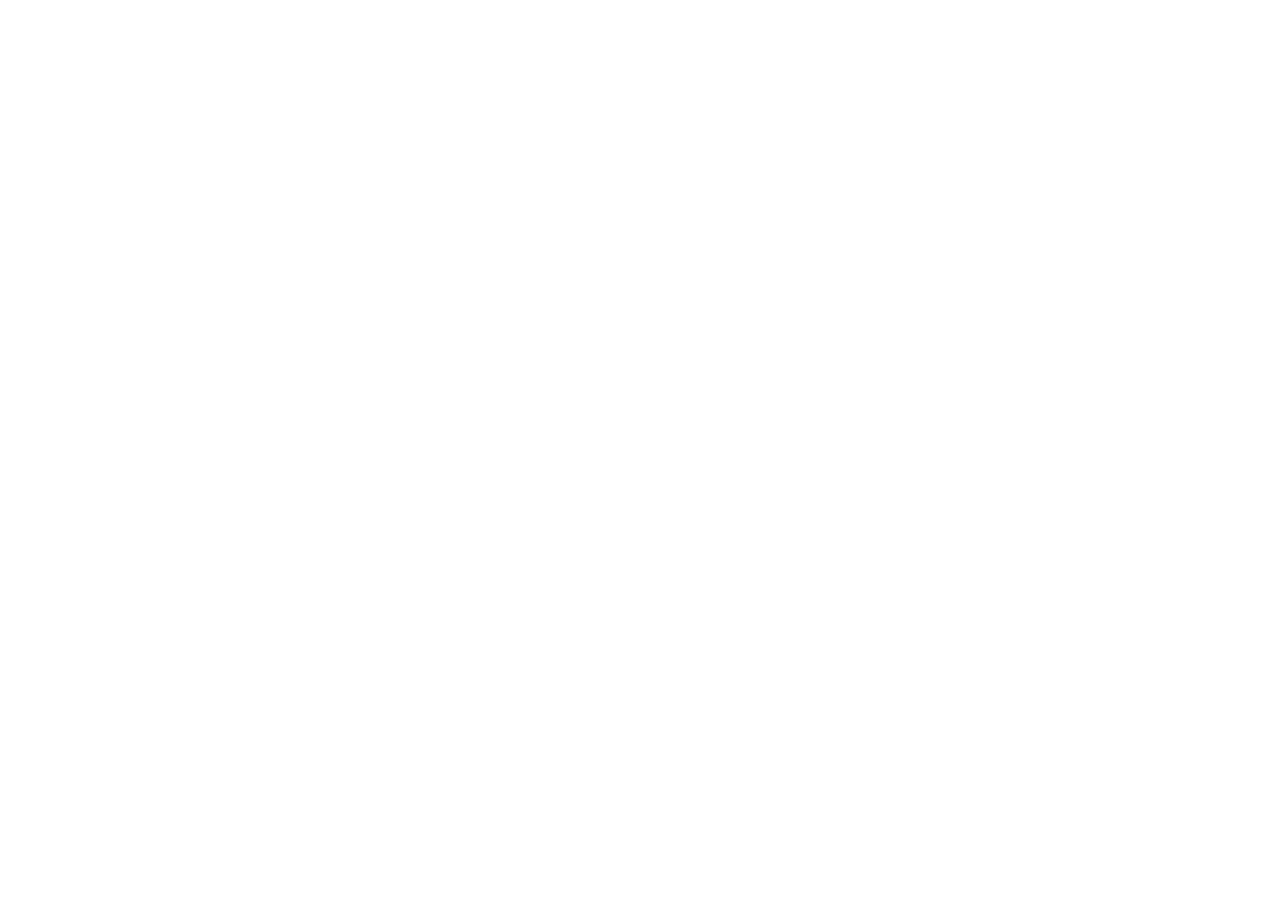
==== commit 6d8e50e2: "updating index" ====
--- a/index.html
+++ b/index.html
@@ -1,6953 +1,18 @@
-<!DOCTYPE HTML>
-<html><head><meta charset="UTF-8"><title>Game</title><style>html,head,body { padding:0; margin:0; }
-body { font-family: calibri, helvetica, arial, sans-serif; }</style><script type="text/javascript">var Elm = Elm || { Native: {} };Elm.Native.Basics = {};
-Elm.Native.Basics.make = function(localRuntime) {
-	localRuntime.Native = localRuntime.Native || {};
-	localRuntime.Native.Basics = localRuntime.Native.Basics || {};
-	if (localRuntime.Native.Basics.values)
-	{
-		return localRuntime.Native.Basics.values;
-	}
+<html> 
+ 
+  <head> 
+    <meta charset="UTF-8">
+    <title>ali9n</title>
+    <script type="text/javascript" src="http://elm-lang.org/elm-runtime.js"></script>
+    <script type="text/javascript" src="elm.js"></script>
+    <link href='https://fonts.googleapis.com/css?family=Ubuntu:500' rel='stylesheet' type='text/css'>
+    <style> body {font-family: Ubuntu, sans-serif; }</style>
+  </head>
+  
+  <body></body>
 
-	var Utils = Elm.Native.Utils.make(localRuntime);
+  <script type="text/javascript">
+  var ali9n = Elm.fullscreen(Elm.Game);
+  </script>
 
-	function div(a, b)
-	{
-		return (a / b) | 0;
-	}
-	function rem(a, b)
-	{
-		return a % b;
-	}
-	function mod(a, b)
-	{
-		if (b === 0)
-		{
-			throw new Error('Cannot perform mod 0. Division by zero error.');
-		}
-		var r = a % b;
-		var m = a === 0 ? 0 : (b > 0 ? (a >= 0 ? r : r + b) : -mod(-a, -b));
-
-		return m === b ? 0 : m;
-	}
-	function logBase(base, n)
-	{
-		return Math.log(n) / Math.log(base);
-	}
-	function negate(n)
-	{
-		return -n;
-	}
-	function abs(n)
-	{
-		return n < 0 ? -n : n;
-	}
-
-	function min(a, b)
-	{
-		return Utils.cmp(a, b) < 0 ? a : b;
-	}
-	function max(a, b)
-	{
-		return Utils.cmp(a, b) > 0 ? a : b;
-	}
-	function clamp(lo, hi, n)
-	{
-		return Utils.cmp(n, lo) < 0 ? lo : Utils.cmp(n, hi) > 0 ? hi : n;
-	}
-
-	function xor(a, b)
-	{
-		return a !== b;
-	}
-	function not(b)
-	{
-		return !b;
-	}
-	function isInfinite(n)
-	{
-		return n === Infinity || n === -Infinity;
-	}
-
-	function truncate(n)
-	{
-		return n | 0;
-	}
-
-	function degrees(d)
-	{
-		return d * Math.PI / 180;
-	}
-	function turns(t)
-	{
-		return 2 * Math.PI * t;
-	}
-	function fromPolar(point)
-	{
-		var r = point._0;
-		var t = point._1;
-		return Utils.Tuple2(r * Math.cos(t), r * Math.sin(t));
-	}
-	function toPolar(point)
-	{
-		var x = point._0;
-		var y = point._1;
-		return Utils.Tuple2(Math.sqrt(x * x + y * y), Math.atan2(y, x));
-	}
-
-	return localRuntime.Native.Basics.values = {
-		div: F2(div),
-		rem: F2(rem),
-		mod: F2(mod),
-
-		pi: Math.PI,
-		e: Math.E,
-		cos: Math.cos,
-		sin: Math.sin,
-		tan: Math.tan,
-		acos: Math.acos,
-		asin: Math.asin,
-		atan: Math.atan,
-		atan2: F2(Math.atan2),
-
-		degrees: degrees,
-		turns: turns,
-		fromPolar: fromPolar,
-		toPolar: toPolar,
-
-		sqrt: Math.sqrt,
-		logBase: F2(logBase),
-		negate: negate,
-		abs: abs,
-		min: F2(min),
-		max: F2(max),
-		clamp: F3(clamp),
-		compare: Utils.compare,
-
-		xor: F2(xor),
-		not: not,
-
-		truncate: truncate,
-		ceiling: Math.ceil,
-		floor: Math.floor,
-		round: Math.round,
-		toFloat: function(x) { return x; },
-		isNaN: isNaN,
-		isInfinite: isInfinite
-	};
-};
-Elm.Native.Port = {};
-
-Elm.Native.Port.make = function(localRuntime) {
-	localRuntime.Native = localRuntime.Native || {};
-	localRuntime.Native.Port = localRuntime.Native.Port || {};
-	if (localRuntime.Native.Port.values)
-	{
-		return localRuntime.Native.Port.values;
-	}
-
-	var NS;
-
-	// INBOUND
-
-	function inbound(name, type, converter)
-	{
-		if (!localRuntime.argsTracker[name])
-		{
-			throw new Error(
-				'Port Error:\n' +
-				'No argument was given for the port named \'' + name + '\' with type:\n\n' +
-				'    ' + type.split('\n').join('\n        ') + '\n\n' +
-				'You need to provide an initial value!\n\n' +
-				'Find out more about ports here <http://elm-lang.org/learn/Ports.elm>'
-			);
-		}
-		var arg = localRuntime.argsTracker[name];
-		arg.used = true;
-
-		return jsToElm(name, type, converter, arg.value);
-	}
-
-
-	function inboundSignal(name, type, converter)
-	{
-		var initialValue = inbound(name, type, converter);
-
-		if (!NS)
-		{
-			NS = Elm.Native.Signal.make(localRuntime);
-		}
-		var signal = NS.input('inbound-port-' + name, initialValue);
-
-		function send(jsValue)
-		{
-			var elmValue = jsToElm(name, type, converter, jsValue);
-			setTimeout(function() {
-				localRuntime.notify(signal.id, elmValue);
-			}, 0);
-		}
-
-		localRuntime.ports[name] = { send: send };
-
-		return signal;
-	}
-
-
-	function jsToElm(name, type, converter, value)
-	{
-		try
-		{
-			return converter(value);
-		}
-		catch(e)
-		{
-			throw new Error(
-				'Port Error:\n' +
-				'Regarding the port named \'' + name + '\' with type:\n\n' +
-				'    ' + type.split('\n').join('\n        ') + '\n\n' +
-				'You just sent the value:\n\n' +
-				'    ' + JSON.stringify(value) + '\n\n' +
-				'but it cannot be converted to the necessary type.\n' +
-				e.message
-			);
-		}
-	}
-
-
-	// OUTBOUND
-
-	function outbound(name, converter, elmValue)
-	{
-		localRuntime.ports[name] = converter(elmValue);
-	}
-
-
-	function outboundSignal(name, converter, signal)
-	{
-		var subscribers = [];
-
-		function subscribe(handler)
-		{
-			subscribers.push(handler);
-		}
-		function unsubscribe(handler)
-		{
-			subscribers.pop(subscribers.indexOf(handler));
-		}
-
-		function notify(elmValue)
-		{
-			var jsValue = converter(elmValue);
-			var len = subscribers.length;
-			for (var i = 0; i < len; ++i)
-			{
-				subscribers[i](jsValue);
-			}
-		}
-
-		if (!NS)
-		{
-			NS = Elm.Native.Signal.make(localRuntime);
-		}
-		NS.output('outbound-port-' + name, notify, signal);
-
-		localRuntime.ports[name] = {
-			subscribe: subscribe,
-			unsubscribe: unsubscribe
-		};
-
-		return signal;
-	}
-
-
-	return localRuntime.Native.Port.values = {
-		inbound: inbound,
-		outbound: outbound,
-		inboundSignal: inboundSignal,
-		outboundSignal: outboundSignal
-	};
-};
-if (!Elm.fullscreen) {
-	(function() {
-		'use strict';
-
-		var Display = {
-			FULLSCREEN: 0,
-			COMPONENT: 1,
-			NONE: 2
-		};
-
-		Elm.fullscreen = function(module, args)
-		{
-			var container = document.createElement('div');
-			document.body.appendChild(container);
-			return init(Display.FULLSCREEN, container, module, args || {});
-		};
-
-		Elm.embed = function(module, container, args)
-		{
-			var tag = container.tagName;
-			if (tag !== 'DIV')
-			{
-				throw new Error('Elm.node must be given a DIV, not a ' + tag + '.');
-			}
-			return init(Display.COMPONENT, container, module, args || {});
-		};
-
-		Elm.worker = function(module, args)
-		{
-			return init(Display.NONE, {}, module, args || {});
-		};
-
-		function init(display, container, module, args, moduleToReplace)
-		{
-			// defining state needed for an instance of the Elm RTS
-			var inputs = [];
-
-			/* OFFSET
-			 * Elm's time traveling debugger lets you pause time. This means
-			 * "now" may be shifted a bit into the past. By wrapping Date.now()
-			 * we can manage this.
-			 */
-			var timer = {
-				programStart: Date.now(),
-				now: function()
-				{
-					return Date.now();
-				}
-			};
-
-			var updateInProgress = false;
-			function notify(id, v)
-			{
-				if (updateInProgress)
-				{
-					throw new Error(
-						'The notify function has been called synchronously!\n' +
-						'This can lead to frames being dropped.\n' +
-						'Definitely report this to <https://github.com/elm-lang/Elm/issues>\n');
-				}
-				updateInProgress = true;
-				var timestep = timer.now();
-				for (var i = inputs.length; i--; )
-				{
-					inputs[i].notify(timestep, id, v);
-				}
-				updateInProgress = false;
-			}
-			function setTimeout(func, delay)
-			{
-				return window.setTimeout(func, delay);
-			}
-
-			var listeners = [];
-			function addListener(relevantInputs, domNode, eventName, func)
-			{
-				domNode.addEventListener(eventName, func);
-				var listener = {
-					relevantInputs: relevantInputs,
-					domNode: domNode,
-					eventName: eventName,
-					func: func
-				};
-				listeners.push(listener);
-			}
-
-			var argsTracker = {};
-			for (var name in args)
-			{
-				argsTracker[name] = {
-					value: args[name],
-					used: false
-				};
-			}
-
-			// create the actual RTS. Any impure modules will attach themselves to this
-			// object. This permits many Elm programs to be embedded per document.
-			var elm = {
-				notify: notify,
-				setTimeout: setTimeout,
-				node: container,
-				addListener: addListener,
-				inputs: inputs,
-				timer: timer,
-				argsTracker: argsTracker,
-				ports: {},
-
-				isFullscreen: function() { return display === Display.FULLSCREEN; },
-				isEmbed: function() { return display === Display.COMPONENT; },
-				isWorker: function() { return display === Display.NONE; }
-			};
-
-			function swap(newModule)
-			{
-				removeListeners(listeners);
-				var div = document.createElement('div');
-				var newElm = init(display, div, newModule, args, elm);
-				inputs = [];
-
-				return newElm;
-			}
-
-			function dispose()
-			{
-				removeListeners(listeners);
-				inputs = [];
-			}
-
-			var Module = {};
-			try
-			{
-				Module = module.make(elm);
-				checkInputs(elm);
-			}
-			catch (error)
-			{
-				if (typeof container.appendChild === "function")
-				{
-					container.appendChild(errorNode(error.message));
-				}
-				else
-				{
-					console.error(error.message);
-				}
-				throw error;
-			}
-
-			if (display !== Display.NONE)
-			{
-				var graphicsNode = initGraphics(elm, Module);
-			}
-
-			var rootNode = { kids: inputs };
-			trimDeadNodes(rootNode);
-			inputs = rootNode.kids;
-			filterListeners(inputs, listeners);
-
-			addReceivers(elm.ports);
-
-			if (typeof moduleToReplace !== 'undefined')
-			{
-				hotSwap(moduleToReplace, elm);
-
-				// rerender scene if graphics are enabled.
-				if (typeof graphicsNode !== 'undefined')
-				{
-					graphicsNode.notify(0, true, 0);
-				}
-			}
-
-			return {
-				swap: swap,
-				ports: elm.ports,
-				dispose: dispose
-			};
-		}
-
-		function checkInputs(elm)
-		{
-			var argsTracker = elm.argsTracker;
-			for (var name in argsTracker)
-			{
-				if (!argsTracker[name].used)
-				{
-					throw new Error(
-						"Port Error:\nYou provided an argument named '" + name +
-						"' but there is no corresponding port!\n\n" +
-						"Maybe add a port '" + name + "' to your Elm module?\n" +
-						"Maybe remove the '" + name + "' argument from your initialization code in JS?"
-					);
-				}
-			}
-		}
-
-		function errorNode(message)
-		{
-			var code = document.createElement('code');
-
-			var lines = message.split('\n');
-			code.appendChild(document.createTextNode(lines[0]));
-			code.appendChild(document.createElement('br'));
-			code.appendChild(document.createElement('br'));
-			for (var i = 1; i < lines.length; ++i)
-			{
-				code.appendChild(document.createTextNode('\u00A0 \u00A0 ' + lines[i].replace(/  /g, '\u00A0 ')));
-				code.appendChild(document.createElement('br'));
-			}
-			code.appendChild(document.createElement('br'));
-			code.appendChild(document.createTextNode('Open the developer console for more details.'));
-			return code;
-		}
-
-
-		//// FILTER SIGNALS ////
-
-		// TODO: move this code into the signal module and create a function
-		// Signal.initializeGraph that actually instantiates everything.
-
-		function filterListeners(inputs, listeners)
-		{
-			loop:
-			for (var i = listeners.length; i--; )
-			{
-				var listener = listeners[i];
-				for (var j = inputs.length; j--; )
-				{
-					if (listener.relevantInputs.indexOf(inputs[j].id) >= 0)
-					{
-						continue loop;
-					}
-				}
-				listener.domNode.removeEventListener(listener.eventName, listener.func);
-			}
-		}
-
-		function removeListeners(listeners)
-		{
-			for (var i = listeners.length; i--; )
-			{
-				var listener = listeners[i];
-				listener.domNode.removeEventListener(listener.eventName, listener.func);
-			}
-		}
-
-		// add receivers for built-in ports if they are defined
-		function addReceivers(ports)
-		{
-			if ('title' in ports)
-			{
-				if (typeof ports.title === 'string')
-				{
-					document.title = ports.title;
-				}
-				else
-				{
-					ports.title.subscribe(function(v) { document.title = v; });
-				}
-			}
-			if ('redirect' in ports)
-			{
-				ports.redirect.subscribe(function(v) {
-					if (v.length > 0)
-					{
-						window.location = v;
-					}
-				});
-			}
-		}
-
-
-		// returns a boolean representing whether the node is alive or not.
-		function trimDeadNodes(node)
-		{
-			if (node.isOutput)
-			{
-				return true;
-			}
-
-			var liveKids = [];
-			for (var i = node.kids.length; i--; )
-			{
-				var kid = node.kids[i];
-				if (trimDeadNodes(kid))
-				{
-					liveKids.push(kid);
-				}
-			}
-			node.kids = liveKids;
-
-			return liveKids.length > 0;
-		}
-
-
-		////  RENDERING  ////
-
-		function initGraphics(elm, Module)
-		{
-			if (!('main' in Module))
-			{
-				throw new Error("'main' is missing! What do I display?!");
-			}
-
-			var signalGraph = Module.main;
-
-			// make sure the signal graph is actually a signal & extract the visual model
-			if (!('notify' in signalGraph))
-			{
-				signalGraph = Elm.Signal.make(elm).constant(signalGraph);
-			}
-			var initialScene = signalGraph.value;
-
-			// Figure out what the render functions should be
-			var render;
-			var update;
-			if (initialScene.ctor === 'Element_elm_builtin')
-			{
-				var Element = Elm.Native.Graphics.Element.make(elm);
-				render = Element.render;
-				update = Element.updateAndReplace;
-			}
-			else
-			{
-				var VirtualDom = Elm.Native.VirtualDom.make(elm);
-				render = VirtualDom.render;
-				update = VirtualDom.updateAndReplace;
-			}
-
-			// Add the initialScene to the DOM
-			var container = elm.node;
-			var node = render(initialScene);
-			while (container.firstChild)
-			{
-				container.removeChild(container.firstChild);
-			}
-			container.appendChild(node);
-
-			var _requestAnimationFrame =
-				typeof requestAnimationFrame !== 'undefined'
-					? requestAnimationFrame
-					: function(cb) { setTimeout(cb, 1000 / 60); }
-					;
-
-			// domUpdate is called whenever the main Signal changes.
-			//
-			// domUpdate and drawCallback implement a small state machine in order
-			// to schedule only 1 draw per animation frame. This enforces that
-			// once draw has been called, it will not be called again until the
-			// next frame.
-			//
-			// drawCallback is scheduled whenever
-			// 1. The state transitions from PENDING_REQUEST to EXTRA_REQUEST, or
-			// 2. The state transitions from NO_REQUEST to PENDING_REQUEST
-			//
-			// Invariants:
-			// 1. In the NO_REQUEST state, there is never a scheduled drawCallback.
-			// 2. In the PENDING_REQUEST and EXTRA_REQUEST states, there is always exactly 1
-			//    scheduled drawCallback.
-			var NO_REQUEST = 0;
-			var PENDING_REQUEST = 1;
-			var EXTRA_REQUEST = 2;
-			var state = NO_REQUEST;
-			var savedScene = initialScene;
-			var scheduledScene = initialScene;
-
-			function domUpdate(newScene)
-			{
-				scheduledScene = newScene;
-
-				switch (state)
-				{
-					case NO_REQUEST:
-						_requestAnimationFrame(drawCallback);
-						state = PENDING_REQUEST;
-						return;
-					case PENDING_REQUEST:
-						state = PENDING_REQUEST;
-						return;
-					case EXTRA_REQUEST:
-						state = PENDING_REQUEST;
-						return;
-				}
-			}
-
-			function drawCallback()
-			{
-				switch (state)
-				{
-					case NO_REQUEST:
-						// This state should not be possible. How can there be no
-						// request, yet somehow we are actively fulfilling a
-						// request?
-						throw new Error(
-							'Unexpected draw callback.\n' +
-							'Please report this to <https://github.com/elm-lang/core/issues>.'
-						);
-
-					case PENDING_REQUEST:
-						// At this point, we do not *know* that another frame is
-						// needed, but we make an extra request to rAF just in
-						// case. It's possible to drop a frame if rAF is called
-						// too late, so we just do it preemptively.
-						_requestAnimationFrame(drawCallback);
-						state = EXTRA_REQUEST;
-
-						// There's also stuff we definitely need to draw.
-						draw();
-						return;
-
-					case EXTRA_REQUEST:
-						// Turns out the extra request was not needed, so we will
-						// stop calling rAF. No reason to call it all the time if
-						// no one needs it.
-						state = NO_REQUEST;
-						return;
-				}
-			}
-
-			function draw()
-			{
-				update(elm.node.firstChild, savedScene, scheduledScene);
-				if (elm.Native.Window)
-				{
-					elm.Native.Window.values.resizeIfNeeded();
-				}
-				savedScene = scheduledScene;
-			}
-
-			var renderer = Elm.Native.Signal.make(elm).output('main', domUpdate, signalGraph);
-
-			// must check for resize after 'renderer' is created so
-			// that changes show up.
-			if (elm.Native.Window)
-			{
-				elm.Native.Window.values.resizeIfNeeded();
-			}
-
-			return renderer;
-		}
-
-		//// HOT SWAPPING ////
-
-		// Returns boolean indicating if the swap was successful.
-		// Requires that the two signal graphs have exactly the same
-		// structure.
-		function hotSwap(from, to)
-		{
-			function similar(nodeOld, nodeNew)
-			{
-				if (nodeOld.id !== nodeNew.id)
-				{
-					return false;
-				}
-				if (nodeOld.isOutput)
-				{
-					return nodeNew.isOutput;
-				}
-				return nodeOld.kids.length === nodeNew.kids.length;
-			}
-			function swap(nodeOld, nodeNew)
-			{
-				nodeNew.value = nodeOld.value;
-				return true;
-			}
-			var canSwap = depthFirstTraversals(similar, from.inputs, to.inputs);
-			if (canSwap)
-			{
-				depthFirstTraversals(swap, from.inputs, to.inputs);
-			}
-			from.node.parentNode.replaceChild(to.node, from.node);
-
-			return canSwap;
-		}
-
-		// Returns false if the node operation f ever fails.
-		function depthFirstTraversals(f, queueOld, queueNew)
-		{
-			if (queueOld.length !== queueNew.length)
-			{
-				return false;
-			}
-			queueOld = queueOld.slice(0);
-			queueNew = queueNew.slice(0);
-
-			var seen = [];
-			while (queueOld.length > 0 && queueNew.length > 0)
-			{
-				var nodeOld = queueOld.pop();
-				var nodeNew = queueNew.pop();
-				if (seen.indexOf(nodeOld.id) < 0)
-				{
-					if (!f(nodeOld, nodeNew))
-					{
-						return false;
-					}
-					queueOld = queueOld.concat(nodeOld.kids || []);
-					queueNew = queueNew.concat(nodeNew.kids || []);
-					seen.push(nodeOld.id);
-				}
-			}
-			return true;
-		}
-	}());
-
-	function F2(fun)
-	{
-		function wrapper(a) { return function(b) { return fun(a,b); }; }
-		wrapper.arity = 2;
-		wrapper.func = fun;
-		return wrapper;
-	}
-
-	function F3(fun)
-	{
-		function wrapper(a) {
-			return function(b) { return function(c) { return fun(a, b, c); }; };
-		}
-		wrapper.arity = 3;
-		wrapper.func = fun;
-		return wrapper;
-	}
-
-	function F4(fun)
-	{
-		function wrapper(a) { return function(b) { return function(c) {
-			return function(d) { return fun(a, b, c, d); }; }; };
-		}
-		wrapper.arity = 4;
-		wrapper.func = fun;
-		return wrapper;
-	}
-
-	function F5(fun)
-	{
-		function wrapper(a) { return function(b) { return function(c) {
-			return function(d) { return function(e) { return fun(a, b, c, d, e); }; }; }; };
-		}
-		wrapper.arity = 5;
-		wrapper.func = fun;
-		return wrapper;
-	}
-
-	function F6(fun)
-	{
-		function wrapper(a) { return function(b) { return function(c) {
-			return function(d) { return function(e) { return function(f) {
-			return fun(a, b, c, d, e, f); }; }; }; }; };
-		}
-		wrapper.arity = 6;
-		wrapper.func = fun;
-		return wrapper;
-	}
-
-	function F7(fun)
-	{
-		function wrapper(a) { return function(b) { return function(c) {
-			return function(d) { return function(e) { return function(f) {
-			return function(g) { return fun(a, b, c, d, e, f, g); }; }; }; }; }; };
-		}
-		wrapper.arity = 7;
-		wrapper.func = fun;
-		return wrapper;
-	}
-
-	function F8(fun)
-	{
-		function wrapper(a) { return function(b) { return function(c) {
-			return function(d) { return function(e) { return function(f) {
-			return function(g) { return function(h) {
-			return fun(a, b, c, d, e, f, g, h); }; }; }; }; }; }; };
-		}
-		wrapper.arity = 8;
-		wrapper.func = fun;
-		return wrapper;
-	}
-
-	function F9(fun)
-	{
-		function wrapper(a) { return function(b) { return function(c) {
-			return function(d) { return function(e) { return function(f) {
-			return function(g) { return function(h) { return function(i) {
-			return fun(a, b, c, d, e, f, g, h, i); }; }; }; }; }; }; }; };
-		}
-		wrapper.arity = 9;
-		wrapper.func = fun;
-		return wrapper;
-	}
-
-	function A2(fun, a, b)
-	{
-		return fun.arity === 2
-			? fun.func(a, b)
-			: fun(a)(b);
-	}
-	function A3(fun, a, b, c)
-	{
-		return fun.arity === 3
-			? fun.func(a, b, c)
-			: fun(a)(b)(c);
-	}
-	function A4(fun, a, b, c, d)
-	{
-		return fun.arity === 4
-			? fun.func(a, b, c, d)
-			: fun(a)(b)(c)(d);
-	}
-	function A5(fun, a, b, c, d, e)
-	{
-		return fun.arity === 5
-			? fun.func(a, b, c, d, e)
-			: fun(a)(b)(c)(d)(e);
-	}
-	function A6(fun, a, b, c, d, e, f)
-	{
-		return fun.arity === 6
-			? fun.func(a, b, c, d, e, f)
-			: fun(a)(b)(c)(d)(e)(f);
-	}
-	function A7(fun, a, b, c, d, e, f, g)
-	{
-		return fun.arity === 7
-			? fun.func(a, b, c, d, e, f, g)
-			: fun(a)(b)(c)(d)(e)(f)(g);
-	}
-	function A8(fun, a, b, c, d, e, f, g, h)
-	{
-		return fun.arity === 8
-			? fun.func(a, b, c, d, e, f, g, h)
-			: fun(a)(b)(c)(d)(e)(f)(g)(h);
-	}
-	function A9(fun, a, b, c, d, e, f, g, h, i)
-	{
-		return fun.arity === 9
-			? fun.func(a, b, c, d, e, f, g, h, i)
-			: fun(a)(b)(c)(d)(e)(f)(g)(h)(i);
-	}
-}
-Elm.Native = Elm.Native || {};
-Elm.Native.Utils = {};
-Elm.Native.Utils.make = function(localRuntime) {
-	localRuntime.Native = localRuntime.Native || {};
-	localRuntime.Native.Utils = localRuntime.Native.Utils || {};
-	if (localRuntime.Native.Utils.values)
-	{
-		return localRuntime.Native.Utils.values;
-	}
-
-
-	// COMPARISONS
-
-	function eq(l, r)
-	{
-		var stack = [{'x': l, 'y': r}];
-		while (stack.length > 0)
-		{
-			var front = stack.pop();
-			var x = front.x;
-			var y = front.y;
-			if (x === y)
-			{
-				continue;
-			}
-			if (typeof x === 'object')
-			{
-				var c = 0;
-				for (var i in x)
-				{
-					++c;
-					if (i in y)
-					{
-						if (i !== 'ctor')
-						{
-							stack.push({ 'x': x[i], 'y': y[i] });
-						}
-					}
-					else
-					{
-						return false;
-					}
-				}
-				if ('ctor' in x)
-				{
-					stack.push({'x': x.ctor, 'y': y.ctor});
-				}
-				if (c !== Object.keys(y).length)
-				{
-					return false;
-				}
-			}
-			else if (typeof x === 'function')
-			{
-				throw new Error('Equality error: general function equality is ' +
-								'undecidable, and therefore, unsupported');
-			}
-			else
-			{
-				return false;
-			}
-		}
-		return true;
-	}
-
-	// code in Generate/JavaScript.hs depends on the particular
-	// integer values assigned to LT, EQ, and GT
-	var LT = -1, EQ = 0, GT = 1, ord = ['LT', 'EQ', 'GT'];
-
-	function compare(x, y)
-	{
-		return {
-			ctor: ord[cmp(x, y) + 1]
-		};
-	}
-
-	function cmp(x, y) {
-		var ord;
-		if (typeof x !== 'object')
-		{
-			return x === y ? EQ : x < y ? LT : GT;
-		}
-		else if (x.isChar)
-		{
-			var a = x.toString();
-			var b = y.toString();
-			return a === b
-				? EQ
-				: a < b
-					? LT
-					: GT;
-		}
-		else if (x.ctor === '::' || x.ctor === '[]')
-		{
-			while (true)
-			{
-				if (x.ctor === '[]' && y.ctor === '[]')
-				{
-					return EQ;
-				}
-				if (x.ctor !== y.ctor)
-				{
-					return x.ctor === '[]' ? LT : GT;
-				}
-				ord = cmp(x._0, y._0);
-				if (ord !== EQ)
-				{
-					return ord;
-				}
-				x = x._1;
-				y = y._1;
-			}
-		}
-		else if (x.ctor.slice(0, 6) === '_Tuple')
-		{
-			var n = x.ctor.slice(6) - 0;
-			var err = 'cannot compare tuples with more than 6 elements.';
-			if (n === 0) return EQ;
-			if (n >= 1) { ord = cmp(x._0, y._0); if (ord !== EQ) return ord;
-			if (n >= 2) { ord = cmp(x._1, y._1); if (ord !== EQ) return ord;
-			if (n >= 3) { ord = cmp(x._2, y._2); if (ord !== EQ) return ord;
-			if (n >= 4) { ord = cmp(x._3, y._3); if (ord !== EQ) return ord;
-			if (n >= 5) { ord = cmp(x._4, y._4); if (ord !== EQ) return ord;
-			if (n >= 6) { ord = cmp(x._5, y._5); if (ord !== EQ) return ord;
-			if (n >= 7) throw new Error('Comparison error: ' + err); } } } } } }
-			return EQ;
-		}
-		else
-		{
-			throw new Error('Comparison error: comparison is only defined on ints, ' +
-							'floats, times, chars, strings, lists of comparable values, ' +
-							'and tuples of comparable values.');
-		}
-	}
-
-
-	// TUPLES
-
-	var Tuple0 = {
-		ctor: '_Tuple0'
-	};
-
-	function Tuple2(x, y)
-	{
-		return {
-			ctor: '_Tuple2',
-			_0: x,
-			_1: y
-		};
-	}
-
-
-	// LITERALS
-
-	function chr(c)
-	{
-		var x = new String(c);
-		x.isChar = true;
-		return x;
-	}
-
-	function txt(str)
-	{
-		var t = new String(str);
-		t.text = true;
-		return t;
-	}
-
-
-	// GUID
-
-	var count = 0;
-	function guid(_)
-	{
-		return count++;
-	}
-
-
-	// RECORDS
-
-	function update(oldRecord, updatedFields)
-	{
-		var newRecord = {};
-		for (var key in oldRecord)
-		{
-			var value = (key in updatedFields) ? updatedFields[key] : oldRecord[key];
-			newRecord[key] = value;
-		}
-		return newRecord;
-	}
-
-
-	// MOUSE COORDINATES
-
-	function getXY(e)
-	{
-		var posx = 0;
-		var posy = 0;
-		if (e.pageX || e.pageY)
-		{
-			posx = e.pageX;
-			posy = e.pageY;
-		}
-		else if (e.clientX || e.clientY)
-		{
-			posx = e.clientX + document.body.scrollLeft + document.documentElement.scrollLeft;
-			posy = e.clientY + document.body.scrollTop + document.documentElement.scrollTop;
-		}
-
-		if (localRuntime.isEmbed())
-		{
-			var rect = localRuntime.node.getBoundingClientRect();
-			var relx = rect.left + document.body.scrollLeft + document.documentElement.scrollLeft;
-			var rely = rect.top + document.body.scrollTop + document.documentElement.scrollTop;
-			// TODO: figure out if there is a way to avoid rounding here
-			posx = posx - Math.round(relx) - localRuntime.node.clientLeft;
-			posy = posy - Math.round(rely) - localRuntime.node.clientTop;
-		}
-		return Tuple2(posx, posy);
-	}
-
-
-	//// LIST STUFF ////
-
-	var Nil = { ctor: '[]' };
-
-	function Cons(hd, tl)
-	{
-		return {
-			ctor: '::',
-			_0: hd,
-			_1: tl
-		};
-	}
-
-	function list(arr)
-	{
-		var out = Nil;
-		for (var i = arr.length; i--; )
-		{
-			out = Cons(arr[i], out);
-		}
-		return out;
-	}
-
-	function range(lo, hi)
-	{
-		var list = Nil;
-		if (lo <= hi)
-		{
-			do
-			{
-				list = Cons(hi, list);
-			}
-			while (hi-- > lo);
-		}
-		return list;
-	}
-
-	function append(xs, ys)
-	{
-		// append Strings
-		if (typeof xs === 'string')
-		{
-			return xs + ys;
-		}
-
-		// append Text
-		if (xs.ctor.slice(0, 5) === 'Text:')
-		{
-			return {
-				ctor: 'Text:Append',
-				_0: xs,
-				_1: ys
-			};
-		}
-
-
-		// append Lists
-		if (xs.ctor === '[]')
-		{
-			return ys;
-		}
-		var root = Cons(xs._0, Nil);
-		var curr = root;
-		xs = xs._1;
-		while (xs.ctor !== '[]')
-		{
-			curr._1 = Cons(xs._0, Nil);
-			xs = xs._1;
-			curr = curr._1;
-		}
-		curr._1 = ys;
-		return root;
-	}
-
-
-	// CRASHES
-
-	function crash(moduleName, region)
-	{
-		return function(message) {
-			throw new Error(
-				'Ran into a `Debug.crash` in module `' + moduleName + '` ' + regionToString(region) + '\n'
-				+ 'The message provided by the code author is:\n\n    '
-				+ message
-			);
-		};
-	}
-
-	function crashCase(moduleName, region, value)
-	{
-		return function(message) {
-			throw new Error(
-				'Ran into a `Debug.crash` in module `' + moduleName + '`\n\n'
-				+ 'This was caused by the `case` expression ' + regionToString(region) + '.\n'
-				+ 'One of the branches ended with a crash and the following value got through:\n\n    ' + toString(value) + '\n\n'
-				+ 'The message provided by the code author is:\n\n    '
-				+ message
-			);
-		};
-	}
-
-	function regionToString(region)
-	{
-		if (region.start.line == region.end.line)
-		{
-			return 'on line ' + region.start.line;
-		}
-		return 'between lines ' + region.start.line + ' and ' + region.end.line;
-	}
-
-
-	// BAD PORTS
-
-	function badPort(expected, received)
-	{
-		throw new Error(
-			'Runtime error when sending values through a port.\n\n'
-			+ 'Expecting ' + expected + ' but was given ' + formatValue(received)
-		);
-	}
-
-	function formatValue(value)
-	{
-		// Explicity format undefined values as "undefined"
-		// because JSON.stringify(undefined) unhelpfully returns ""
-		return (value === undefined) ? "undefined" : JSON.stringify(value);
-	}
-
-
-	// TO STRING
-
-	var _Array;
-	var Dict;
-	var List;
-
-	var toString = function(v)
-	{
-		var type = typeof v;
-		if (type === 'function')
-		{
-			var name = v.func ? v.func.name : v.name;
-			return '<function' + (name === '' ? '' : ': ') + name + '>';
-		}
-		else if (type === 'boolean')
-		{
-			return v ? 'True' : 'False';
-		}
-		else if (type === 'number')
-		{
-			return v + '';
-		}
-		else if ((v instanceof String) && v.isChar)
-		{
-			return '\'' + addSlashes(v, true) + '\'';
-		}
-		else if (type === 'string')
-		{
-			return '"' + addSlashes(v, false) + '"';
-		}
-		else if (type === 'object' && 'ctor' in v)
-		{
-			if (v.ctor.substring(0, 6) === '_Tuple')
-			{
-				var output = [];
-				for (var k in v)
-				{
-					if (k === 'ctor') continue;
-					output.push(toString(v[k]));
-				}
-				return '(' + output.join(',') + ')';
-			}
-			else if (v.ctor === '_Array')
-			{
-				if (!_Array)
-				{
-					_Array = Elm.Array.make(localRuntime);
-				}
-				var list = _Array.toList(v);
-				return 'Array.fromList ' + toString(list);
-			}
-			else if (v.ctor === '::')
-			{
-				var output = '[' + toString(v._0);
-				v = v._1;
-				while (v.ctor === '::')
-				{
-					output += ',' + toString(v._0);
-					v = v._1;
-				}
-				return output + ']';
-			}
-			else if (v.ctor === '[]')
-			{
-				return '[]';
-			}
-			else if (v.ctor === 'RBNode_elm_builtin' || v.ctor === 'RBEmpty_elm_builtin' || v.ctor === 'Set_elm_builtin')
-			{
-				if (!Dict)
-				{
-					Dict = Elm.Dict.make(localRuntime);
-				}
-				var list;
-				var name;
-				if (v.ctor === 'Set_elm_builtin')
-				{
-					if (!List)
-					{
-						List = Elm.List.make(localRuntime);
-					}
-					name = 'Set';
-					list = A2(List.map, function(x) {return x._0; }, Dict.toList(v._0));
-				}
-				else
-				{
-					name = 'Dict';
-					list = Dict.toList(v);
-				}
-				return name + '.fromList ' + toString(list);
-			}
-			else if (v.ctor.slice(0, 5) === 'Text:')
-			{
-				return '<text>';
-			}
-			else if (v.ctor === 'Element_elm_builtin')
-			{
-				return '<element>'
-			}
-			else if (v.ctor === 'Form_elm_builtin')
-			{
-				return '<form>'
-			}
-			else
-			{
-				var output = '';
-				for (var i in v)
-				{
-					if (i === 'ctor') continue;
-					var str = toString(v[i]);
-					var parenless = str[0] === '{' || str[0] === '<' || str.indexOf(' ') < 0;
-					output += ' ' + (parenless ? str : '(' + str + ')');
-				}
-				return v.ctor + output;
-			}
-		}
-		else if (type === 'object' && 'notify' in v && 'id' in v)
-		{
-			return '<signal>';
-		}
-		else if (type === 'object')
-		{
-			var output = [];
-			for (var k in v)
-			{
-				output.push(k + ' = ' + toString(v[k]));
-			}
-			if (output.length === 0)
-			{
-				return '{}';
-			}
-			return '{ ' + output.join(', ') + ' }';
-		}
-		return '<internal structure>';
-	};
-
-	function addSlashes(str, isChar)
-	{
-		var s = str.replace(/\\/g, '\\\\')
-				  .replace(/\n/g, '\\n')
-				  .replace(/\t/g, '\\t')
-				  .replace(/\r/g, '\\r')
-				  .replace(/\v/g, '\\v')
-				  .replace(/\0/g, '\\0');
-		if (isChar)
-		{
-			return s.replace(/\'/g, '\\\'');
-		}
-		else
-		{
-			return s.replace(/\"/g, '\\"');
-		}
-	}
-
-
-	return localRuntime.Native.Utils.values = {
-		eq: eq,
-		cmp: cmp,
-		compare: F2(compare),
-		Tuple0: Tuple0,
-		Tuple2: Tuple2,
-		chr: chr,
-		txt: txt,
-		update: update,
-		guid: guid,
-		getXY: getXY,
-
-		Nil: Nil,
-		Cons: Cons,
-		list: list,
-		range: range,
-		append: F2(append),
-
-		crash: crash,
-		crashCase: crashCase,
-		badPort: badPort,
-
-		toString: toString
-	};
-};
-Elm.Basics = Elm.Basics || {};
-Elm.Basics.make = function (_elm) {
-   "use strict";
-   _elm.Basics = _elm.Basics || {};
-   if (_elm.Basics.values) return _elm.Basics.values;
-   var _U = Elm.Native.Utils.make(_elm),$Native$Basics = Elm.Native.Basics.make(_elm),$Native$Utils = Elm.Native.Utils.make(_elm);
-   var _op = {};
-   var uncurry = F2(function (f,_p0) {    var _p1 = _p0;return A2(f,_p1._0,_p1._1);});
-   var curry = F3(function (f,a,b) {    return f({ctor: "_Tuple2",_0: a,_1: b});});
-   var flip = F3(function (f,b,a) {    return A2(f,a,b);});
-   var snd = function (_p2) {    var _p3 = _p2;return _p3._1;};
-   var fst = function (_p4) {    var _p5 = _p4;return _p5._0;};
-   var always = F2(function (a,_p6) {    return a;});
-   var identity = function (x) {    return x;};
-   _op["<|"] = F2(function (f,x) {    return f(x);});
-   _op["|>"] = F2(function (x,f) {    return f(x);});
-   _op[">>"] = F3(function (f,g,x) {    return g(f(x));});
-   _op["<<"] = F3(function (g,f,x) {    return g(f(x));});
-   _op["++"] = $Native$Utils.append;
-   var toString = $Native$Utils.toString;
-   var isInfinite = $Native$Basics.isInfinite;
-   var isNaN = $Native$Basics.isNaN;
-   var toFloat = $Native$Basics.toFloat;
-   var ceiling = $Native$Basics.ceiling;
-   var floor = $Native$Basics.floor;
-   var truncate = $Native$Basics.truncate;
-   var round = $Native$Basics.round;
-   var not = $Native$Basics.not;
-   var xor = $Native$Basics.xor;
-   _op["||"] = $Native$Basics.or;
-   _op["&&"] = $Native$Basics.and;
-   var max = $Native$Basics.max;
-   var min = $Native$Basics.min;
-   var GT = {ctor: "GT"};
-   var EQ = {ctor: "EQ"};
-   var LT = {ctor: "LT"};
-   var compare = $Native$Basics.compare;
-   _op[">="] = $Native$Basics.ge;
-   _op["<="] = $Native$Basics.le;
-   _op[">"] = $Native$Basics.gt;
-   _op["<"] = $Native$Basics.lt;
-   _op["/="] = $Native$Basics.neq;
-   _op["=="] = $Native$Basics.eq;
-   var e = $Native$Basics.e;
-   var pi = $Native$Basics.pi;
-   var clamp = $Native$Basics.clamp;
-   var logBase = $Native$Basics.logBase;
-   var abs = $Native$Basics.abs;
-   var negate = $Native$Basics.negate;
-   var sqrt = $Native$Basics.sqrt;
-   var atan2 = $Native$Basics.atan2;
-   var atan = $Native$Basics.atan;
-   var asin = $Native$Basics.asin;
-   var acos = $Native$Basics.acos;
-   var tan = $Native$Basics.tan;
-   var sin = $Native$Basics.sin;
-   var cos = $Native$Basics.cos;
-   _op["^"] = $Native$Basics.exp;
-   _op["%"] = $Native$Basics.mod;
-   var rem = $Native$Basics.rem;
-   _op["//"] = $Native$Basics.div;
-   _op["/"] = $Native$Basics.floatDiv;
-   _op["*"] = $Native$Basics.mul;
-   _op["-"] = $Native$Basics.sub;
-   _op["+"] = $Native$Basics.add;
-   var toPolar = $Native$Basics.toPolar;
-   var fromPolar = $Native$Basics.fromPolar;
-   var turns = $Native$Basics.turns;
-   var degrees = $Native$Basics.degrees;
-   var radians = function (t) {    return t;};
-   return _elm.Basics.values = {_op: _op
-                               ,max: max
-                               ,min: min
-                               ,compare: compare
-                               ,not: not
-                               ,xor: xor
-                               ,rem: rem
-                               ,negate: negate
-                               ,abs: abs
-                               ,sqrt: sqrt
-                               ,clamp: clamp
-                               ,logBase: logBase
-                               ,e: e
-                               ,pi: pi
-                               ,cos: cos
-                               ,sin: sin
-                               ,tan: tan
-                               ,acos: acos
-                               ,asin: asin
-                               ,atan: atan
-                               ,atan2: atan2
-                               ,round: round
-                               ,floor: floor
-                               ,ceiling: ceiling
-                               ,truncate: truncate
-                               ,toFloat: toFloat
-                               ,degrees: degrees
-                               ,radians: radians
-                               ,turns: turns
-                               ,toPolar: toPolar
-                               ,fromPolar: fromPolar
-                               ,isNaN: isNaN
-                               ,isInfinite: isInfinite
-                               ,toString: toString
-                               ,fst: fst
-                               ,snd: snd
-                               ,identity: identity
-                               ,always: always
-                               ,flip: flip
-                               ,curry: curry
-                               ,uncurry: uncurry
-                               ,LT: LT
-                               ,EQ: EQ
-                               ,GT: GT};
-};Elm.Maybe = Elm.Maybe || {};
-Elm.Maybe.make = function (_elm) {
-   "use strict";
-   _elm.Maybe = _elm.Maybe || {};
-   if (_elm.Maybe.values) return _elm.Maybe.values;
-   var _U = Elm.Native.Utils.make(_elm);
-   var _op = {};
-   var withDefault = F2(function ($default,maybe) {    var _p0 = maybe;if (_p0.ctor === "Just") {    return _p0._0;} else {    return $default;}});
-   var Nothing = {ctor: "Nothing"};
-   var oneOf = function (maybes) {
-      oneOf: while (true) {
-         var _p1 = maybes;
-         if (_p1.ctor === "[]") {
-               return Nothing;
-            } else {
-               var _p3 = _p1._0;
-               var _p2 = _p3;
-               if (_p2.ctor === "Nothing") {
-                     var _v3 = _p1._1;
-                     maybes = _v3;
-                     continue oneOf;
-                  } else {
-                     return _p3;
-                  }
-            }
-      }
-   };
-   var andThen = F2(function (maybeValue,callback) {
-      var _p4 = maybeValue;
-      if (_p4.ctor === "Just") {
-            return callback(_p4._0);
-         } else {
-            return Nothing;
-         }
-   });
-   var Just = function (a) {    return {ctor: "Just",_0: a};};
-   var map = F2(function (f,maybe) {    var _p5 = maybe;if (_p5.ctor === "Just") {    return Just(f(_p5._0));} else {    return Nothing;}});
-   var map2 = F3(function (func,ma,mb) {
-      var _p6 = {ctor: "_Tuple2",_0: ma,_1: mb};
-      if (_p6.ctor === "_Tuple2" && _p6._0.ctor === "Just" && _p6._1.ctor === "Just") {
-            return Just(A2(func,_p6._0._0,_p6._1._0));
-         } else {
-            return Nothing;
-         }
-   });
-   var map3 = F4(function (func,ma,mb,mc) {
-      var _p7 = {ctor: "_Tuple3",_0: ma,_1: mb,_2: mc};
-      if (_p7.ctor === "_Tuple3" && _p7._0.ctor === "Just" && _p7._1.ctor === "Just" && _p7._2.ctor === "Just") {
-            return Just(A3(func,_p7._0._0,_p7._1._0,_p7._2._0));
-         } else {
-            return Nothing;
-         }
-   });
-   var map4 = F5(function (func,ma,mb,mc,md) {
-      var _p8 = {ctor: "_Tuple4",_0: ma,_1: mb,_2: mc,_3: md};
-      if (_p8.ctor === "_Tuple4" && _p8._0.ctor === "Just" && _p8._1.ctor === "Just" && _p8._2.ctor === "Just" && _p8._3.ctor === "Just") {
-            return Just(A4(func,_p8._0._0,_p8._1._0,_p8._2._0,_p8._3._0));
-         } else {
-            return Nothing;
-         }
-   });
-   var map5 = F6(function (func,ma,mb,mc,md,me) {
-      var _p9 = {ctor: "_Tuple5",_0: ma,_1: mb,_2: mc,_3: md,_4: me};
-      if (_p9.ctor === "_Tuple5" && _p9._0.ctor === "Just" && _p9._1.ctor === "Just" && _p9._2.ctor === "Just" && _p9._3.ctor === "Just" && _p9._4.ctor === "Just")
-      {
-            return Just(A5(func,_p9._0._0,_p9._1._0,_p9._2._0,_p9._3._0,_p9._4._0));
-         } else {
-            return Nothing;
-         }
-   });
-   return _elm.Maybe.values = {_op: _op
-                              ,andThen: andThen
-                              ,map: map
-                              ,map2: map2
-                              ,map3: map3
-                              ,map4: map4
-                              ,map5: map5
-                              ,withDefault: withDefault
-                              ,oneOf: oneOf
-                              ,Just: Just
-                              ,Nothing: Nothing};
-};Elm.Native.List = {};
-Elm.Native.List.make = function(localRuntime) {
-	localRuntime.Native = localRuntime.Native || {};
-	localRuntime.Native.List = localRuntime.Native.List || {};
-	if (localRuntime.Native.List.values)
-	{
-		return localRuntime.Native.List.values;
-	}
-	if ('values' in Elm.Native.List)
-	{
-		return localRuntime.Native.List.values = Elm.Native.List.values;
-	}
-
-	var Utils = Elm.Native.Utils.make(localRuntime);
-
-	var Nil = Utils.Nil;
-	var Cons = Utils.Cons;
-
-	var fromArray = Utils.list;
-
-	function toArray(xs)
-	{
-		var out = [];
-		while (xs.ctor !== '[]')
-		{
-			out.push(xs._0);
-			xs = xs._1;
-		}
-		return out;
-	}
-
-	// f defined similarly for both foldl and foldr (NB: different from Haskell)
-	// ie, foldl : (a -> b -> b) -> b -> [a] -> b
-	function foldl(f, b, xs)
-	{
-		var acc = b;
-		while (xs.ctor !== '[]')
-		{
-			acc = A2(f, xs._0, acc);
-			xs = xs._1;
-		}
-		return acc;
-	}
-
-	function foldr(f, b, xs)
-	{
-		var arr = toArray(xs);
-		var acc = b;
-		for (var i = arr.length; i--; )
-		{
-			acc = A2(f, arr[i], acc);
-		}
-		return acc;
-	}
-
-	function map2(f, xs, ys)
-	{
-		var arr = [];
-		while (xs.ctor !== '[]' && ys.ctor !== '[]')
-		{
-			arr.push(A2(f, xs._0, ys._0));
-			xs = xs._1;
-			ys = ys._1;
-		}
-		return fromArray(arr);
-	}
-
-	function map3(f, xs, ys, zs)
-	{
-		var arr = [];
-		while (xs.ctor !== '[]' && ys.ctor !== '[]' && zs.ctor !== '[]')
-		{
-			arr.push(A3(f, xs._0, ys._0, zs._0));
-			xs = xs._1;
-			ys = ys._1;
-			zs = zs._1;
-		}
-		return fromArray(arr);
-	}
-
-	function map4(f, ws, xs, ys, zs)
-	{
-		var arr = [];
-		while (   ws.ctor !== '[]'
-			   && xs.ctor !== '[]'
-			   && ys.ctor !== '[]'
-			   && zs.ctor !== '[]')
-		{
-			arr.push(A4(f, ws._0, xs._0, ys._0, zs._0));
-			ws = ws._1;
-			xs = xs._1;
-			ys = ys._1;
-			zs = zs._1;
-		}
-		return fromArray(arr);
-	}
-
-	function map5(f, vs, ws, xs, ys, zs)
-	{
-		var arr = [];
-		while (   vs.ctor !== '[]'
-			   && ws.ctor !== '[]'
-			   && xs.ctor !== '[]'
-			   && ys.ctor !== '[]'
-			   && zs.ctor !== '[]')
-		{
-			arr.push(A5(f, vs._0, ws._0, xs._0, ys._0, zs._0));
-			vs = vs._1;
-			ws = ws._1;
-			xs = xs._1;
-			ys = ys._1;
-			zs = zs._1;
-		}
-		return fromArray(arr);
-	}
-
-	function sortBy(f, xs)
-	{
-		return fromArray(toArray(xs).sort(function(a, b) {
-			return Utils.cmp(f(a), f(b));
-		}));
-	}
-
-	function sortWith(f, xs)
-	{
-		return fromArray(toArray(xs).sort(function(a, b) {
-			var ord = f(a)(b).ctor;
-			return ord === 'EQ' ? 0 : ord === 'LT' ? -1 : 1;
-		}));
-	}
-
-	function take(n, xs)
-	{
-		var arr = [];
-		while (xs.ctor !== '[]' && n > 0)
-		{
-			arr.push(xs._0);
-			xs = xs._1;
-			--n;
-		}
-		return fromArray(arr);
-	}
-
-
-	Elm.Native.List.values = {
-		Nil: Nil,
-		Cons: Cons,
-		cons: F2(Cons),
-		toArray: toArray,
-		fromArray: fromArray,
-
-		foldl: F3(foldl),
-		foldr: F3(foldr),
-
-		map2: F3(map2),
-		map3: F4(map3),
-		map4: F5(map4),
-		map5: F6(map5),
-		sortBy: F2(sortBy),
-		sortWith: F2(sortWith),
-		take: F2(take)
-	};
-	return localRuntime.Native.List.values = Elm.Native.List.values;
-};
-Elm.List = Elm.List || {};
-Elm.List.make = function (_elm) {
-   "use strict";
-   _elm.List = _elm.List || {};
-   if (_elm.List.values) return _elm.List.values;
-   var _U = Elm.Native.Utils.make(_elm),$Basics = Elm.Basics.make(_elm),$Maybe = Elm.Maybe.make(_elm),$Native$List = Elm.Native.List.make(_elm);
-   var _op = {};
-   var sortWith = $Native$List.sortWith;
-   var sortBy = $Native$List.sortBy;
-   var sort = function (xs) {    return A2(sortBy,$Basics.identity,xs);};
-   var drop = F2(function (n,list) {
-      drop: while (true) if (_U.cmp(n,0) < 1) return list; else {
-            var _p0 = list;
-            if (_p0.ctor === "[]") {
-                  return list;
-               } else {
-                  var _v1 = n - 1,_v2 = _p0._1;
-                  n = _v1;
-                  list = _v2;
-                  continue drop;
-               }
-         }
-   });
-   var take = $Native$List.take;
-   var map5 = $Native$List.map5;
-   var map4 = $Native$List.map4;
-   var map3 = $Native$List.map3;
-   var map2 = $Native$List.map2;
-   var any = F2(function (isOkay,list) {
-      any: while (true) {
-         var _p1 = list;
-         if (_p1.ctor === "[]") {
-               return false;
-            } else {
-               if (isOkay(_p1._0)) return true; else {
-                     var _v4 = isOkay,_v5 = _p1._1;
-                     isOkay = _v4;
-                     list = _v5;
-                     continue any;
-                  }
-            }
-      }
-   });
-   var all = F2(function (isOkay,list) {    return $Basics.not(A2(any,function (_p2) {    return $Basics.not(isOkay(_p2));},list));});
-   var foldr = $Native$List.foldr;
-   var foldl = $Native$List.foldl;
-   var length = function (xs) {    return A3(foldl,F2(function (_p3,i) {    return i + 1;}),0,xs);};
-   var sum = function (numbers) {    return A3(foldl,F2(function (x,y) {    return x + y;}),0,numbers);};
-   var product = function (numbers) {    return A3(foldl,F2(function (x,y) {    return x * y;}),1,numbers);};
-   var maximum = function (list) {
-      var _p4 = list;
-      if (_p4.ctor === "::") {
-            return $Maybe.Just(A3(foldl,$Basics.max,_p4._0,_p4._1));
-         } else {
-            return $Maybe.Nothing;
-         }
-   };
-   var minimum = function (list) {
-      var _p5 = list;
-      if (_p5.ctor === "::") {
-            return $Maybe.Just(A3(foldl,$Basics.min,_p5._0,_p5._1));
-         } else {
-            return $Maybe.Nothing;
-         }
-   };
-   var indexedMap = F2(function (f,xs) {    return A3(map2,f,_U.range(0,length(xs) - 1),xs);});
-   var member = F2(function (x,xs) {    return A2(any,function (a) {    return _U.eq(a,x);},xs);});
-   var isEmpty = function (xs) {    var _p6 = xs;if (_p6.ctor === "[]") {    return true;} else {    return false;}};
-   var tail = function (list) {    var _p7 = list;if (_p7.ctor === "::") {    return $Maybe.Just(_p7._1);} else {    return $Maybe.Nothing;}};
-   var head = function (list) {    var _p8 = list;if (_p8.ctor === "::") {    return $Maybe.Just(_p8._0);} else {    return $Maybe.Nothing;}};
-   _op["::"] = $Native$List.cons;
-   var map = F2(function (f,xs) {    return A3(foldr,F2(function (x,acc) {    return A2(_op["::"],f(x),acc);}),_U.list([]),xs);});
-   var filter = F2(function (pred,xs) {
-      var conditionalCons = F2(function (x,xs$) {    return pred(x) ? A2(_op["::"],x,xs$) : xs$;});
-      return A3(foldr,conditionalCons,_U.list([]),xs);
-   });
-   var maybeCons = F3(function (f,mx,xs) {    var _p9 = f(mx);if (_p9.ctor === "Just") {    return A2(_op["::"],_p9._0,xs);} else {    return xs;}});
-   var filterMap = F2(function (f,xs) {    return A3(foldr,maybeCons(f),_U.list([]),xs);});
-   var reverse = function (list) {    return A3(foldl,F2(function (x,y) {    return A2(_op["::"],x,y);}),_U.list([]),list);};
-   var scanl = F3(function (f,b,xs) {
-      var scan1 = F2(function (x,accAcc) {
-         var _p10 = accAcc;
-         if (_p10.ctor === "::") {
-               return A2(_op["::"],A2(f,x,_p10._0),accAcc);
-            } else {
-               return _U.list([]);
-            }
-      });
-      return reverse(A3(foldl,scan1,_U.list([b]),xs));
-   });
-   var append = F2(function (xs,ys) {
-      var _p11 = ys;
-      if (_p11.ctor === "[]") {
-            return xs;
-         } else {
-            return A3(foldr,F2(function (x,y) {    return A2(_op["::"],x,y);}),ys,xs);
-         }
-   });
-   var concat = function (lists) {    return A3(foldr,append,_U.list([]),lists);};
-   var concatMap = F2(function (f,list) {    return concat(A2(map,f,list));});
-   var partition = F2(function (pred,list) {
-      var step = F2(function (x,_p12) {
-         var _p13 = _p12;
-         var _p15 = _p13._0;
-         var _p14 = _p13._1;
-         return pred(x) ? {ctor: "_Tuple2",_0: A2(_op["::"],x,_p15),_1: _p14} : {ctor: "_Tuple2",_0: _p15,_1: A2(_op["::"],x,_p14)};
-      });
-      return A3(foldr,step,{ctor: "_Tuple2",_0: _U.list([]),_1: _U.list([])},list);
-   });
-   var unzip = function (pairs) {
-      var step = F2(function (_p17,_p16) {
-         var _p18 = _p17;
-         var _p19 = _p16;
-         return {ctor: "_Tuple2",_0: A2(_op["::"],_p18._0,_p19._0),_1: A2(_op["::"],_p18._1,_p19._1)};
-      });
-      return A3(foldr,step,{ctor: "_Tuple2",_0: _U.list([]),_1: _U.list([])},pairs);
-   };
-   var intersperse = F2(function (sep,xs) {
-      var _p20 = xs;
-      if (_p20.ctor === "[]") {
-            return _U.list([]);
-         } else {
-            var step = F2(function (x,rest) {    return A2(_op["::"],sep,A2(_op["::"],x,rest));});
-            var spersed = A3(foldr,step,_U.list([]),_p20._1);
-            return A2(_op["::"],_p20._0,spersed);
-         }
-   });
-   var repeatHelp = F3(function (result,n,value) {
-      repeatHelp: while (true) if (_U.cmp(n,0) < 1) return result; else {
-            var _v18 = A2(_op["::"],value,result),_v19 = n - 1,_v20 = value;
-            result = _v18;
-            n = _v19;
-            value = _v20;
-            continue repeatHelp;
-         }
-   });
-   var repeat = F2(function (n,value) {    return A3(repeatHelp,_U.list([]),n,value);});
-   return _elm.List.values = {_op: _op
-                             ,isEmpty: isEmpty
-                             ,length: length
-                             ,reverse: reverse
-                             ,member: member
-                             ,head: head
-                             ,tail: tail
-                             ,filter: filter
-                             ,take: take
-                             ,drop: drop
-                             ,repeat: repeat
-                             ,append: append
-                             ,concat: concat
-                             ,intersperse: intersperse
-                             ,partition: partition
-                             ,unzip: unzip
-                             ,map: map
-                             ,map2: map2
-                             ,map3: map3
-                             ,map4: map4
-                             ,map5: map5
-                             ,filterMap: filterMap
-                             ,concatMap: concatMap
-                             ,indexedMap: indexedMap
-                             ,foldr: foldr
-                             ,foldl: foldl
-                             ,sum: sum
-                             ,product: product
-                             ,maximum: maximum
-                             ,minimum: minimum
-                             ,all: all
-                             ,any: any
-                             ,scanl: scanl
-                             ,sort: sort
-                             ,sortBy: sortBy
-                             ,sortWith: sortWith};
-};Elm.Native.Char = {};
-Elm.Native.Char.make = function(localRuntime) {
-	localRuntime.Native = localRuntime.Native || {};
-	localRuntime.Native.Char = localRuntime.Native.Char || {};
-	if (localRuntime.Native.Char.values)
-	{
-		return localRuntime.Native.Char.values;
-	}
-
-	var Utils = Elm.Native.Utils.make(localRuntime);
-
-	return localRuntime.Native.Char.values = {
-		fromCode: function(c) { return Utils.chr(String.fromCharCode(c)); },
-		toCode: function(c) { return c.charCodeAt(0); },
-		toUpper: function(c) { return Utils.chr(c.toUpperCase()); },
-		toLower: function(c) { return Utils.chr(c.toLowerCase()); },
-		toLocaleUpper: function(c) { return Utils.chr(c.toLocaleUpperCase()); },
-		toLocaleLower: function(c) { return Utils.chr(c.toLocaleLowerCase()); }
-	};
-};
-Elm.Char = Elm.Char || {};
-Elm.Char.make = function (_elm) {
-   "use strict";
-   _elm.Char = _elm.Char || {};
-   if (_elm.Char.values) return _elm.Char.values;
-   var _U = Elm.Native.Utils.make(_elm),$Basics = Elm.Basics.make(_elm),$Native$Char = Elm.Native.Char.make(_elm);
-   var _op = {};
-   var fromCode = $Native$Char.fromCode;
-   var toCode = $Native$Char.toCode;
-   var toLocaleLower = $Native$Char.toLocaleLower;
-   var toLocaleUpper = $Native$Char.toLocaleUpper;
-   var toLower = $Native$Char.toLower;
-   var toUpper = $Native$Char.toUpper;
-   var isBetween = F3(function (low,high,$char) {    var code = toCode($char);return _U.cmp(code,toCode(low)) > -1 && _U.cmp(code,toCode(high)) < 1;});
-   var isUpper = A2(isBetween,_U.chr("A"),_U.chr("Z"));
-   var isLower = A2(isBetween,_U.chr("a"),_U.chr("z"));
-   var isDigit = A2(isBetween,_U.chr("0"),_U.chr("9"));
-   var isOctDigit = A2(isBetween,_U.chr("0"),_U.chr("7"));
-   var isHexDigit = function ($char) {
-      return isDigit($char) || (A3(isBetween,_U.chr("a"),_U.chr("f"),$char) || A3(isBetween,_U.chr("A"),_U.chr("F"),$char));
-   };
-   return _elm.Char.values = {_op: _op
-                             ,isUpper: isUpper
-                             ,isLower: isLower
-                             ,isDigit: isDigit
-                             ,isOctDigit: isOctDigit
-                             ,isHexDigit: isHexDigit
-                             ,toUpper: toUpper
-                             ,toLower: toLower
-                             ,toLocaleUpper: toLocaleUpper
-                             ,toLocaleLower: toLocaleLower
-                             ,toCode: toCode
-                             ,fromCode: fromCode};
-};Elm.Native.Color = {};
-Elm.Native.Color.make = function(localRuntime) {
-	localRuntime.Native = localRuntime.Native || {};
-	localRuntime.Native.Color = localRuntime.Native.Color || {};
-	if (localRuntime.Native.Color.values)
-	{
-		return localRuntime.Native.Color.values;
-	}
-
-	function toCss(c)
-	{
-		var format = '';
-		var colors = '';
-		if (c.ctor === 'RGBA')
-		{
-			format = 'rgb';
-			colors = c._0 + ', ' + c._1 + ', ' + c._2;
-		}
-		else
-		{
-			format = 'hsl';
-			colors = (c._0 * 180 / Math.PI) + ', ' +
-					 (c._1 * 100) + '%, ' +
-					 (c._2 * 100) + '%';
-		}
-		if (c._3 === 1)
-		{
-			return format + '(' + colors + ')';
-		}
-		else
-		{
-			return format + 'a(' + colors + ', ' + c._3 + ')';
-		}
-	}
-
-	return localRuntime.Native.Color.values = {
-		toCss: toCss
-	};
-};
-Elm.Color = Elm.Color || {};
-Elm.Color.make = function (_elm) {
-   "use strict";
-   _elm.Color = _elm.Color || {};
-   if (_elm.Color.values) return _elm.Color.values;
-   var _U = Elm.Native.Utils.make(_elm),$Basics = Elm.Basics.make(_elm);
-   var _op = {};
-   var Radial = F5(function (a,b,c,d,e) {    return {ctor: "Radial",_0: a,_1: b,_2: c,_3: d,_4: e};});
-   var radial = Radial;
-   var Linear = F3(function (a,b,c) {    return {ctor: "Linear",_0: a,_1: b,_2: c};});
-   var linear = Linear;
-   var fmod = F2(function (f,n) {    var integer = $Basics.floor(f);return $Basics.toFloat(A2($Basics._op["%"],integer,n)) + f - $Basics.toFloat(integer);});
-   var rgbToHsl = F3(function (red,green,blue) {
-      var b = $Basics.toFloat(blue) / 255;
-      var g = $Basics.toFloat(green) / 255;
-      var r = $Basics.toFloat(red) / 255;
-      var cMax = A2($Basics.max,A2($Basics.max,r,g),b);
-      var cMin = A2($Basics.min,A2($Basics.min,r,g),b);
-      var c = cMax - cMin;
-      var lightness = (cMax + cMin) / 2;
-      var saturation = _U.eq(lightness,0) ? 0 : c / (1 - $Basics.abs(2 * lightness - 1));
-      var hue = $Basics.degrees(60) * (_U.eq(cMax,r) ? A2(fmod,(g - b) / c,6) : _U.eq(cMax,g) ? (b - r) / c + 2 : (r - g) / c + 4);
-      return {ctor: "_Tuple3",_0: hue,_1: saturation,_2: lightness};
-   });
-   var hslToRgb = F3(function (hue,saturation,lightness) {
-      var hue$ = hue / $Basics.degrees(60);
-      var chroma = (1 - $Basics.abs(2 * lightness - 1)) * saturation;
-      var x = chroma * (1 - $Basics.abs(A2(fmod,hue$,2) - 1));
-      var _p0 = _U.cmp(hue$,0) < 0 ? {ctor: "_Tuple3",_0: 0,_1: 0,_2: 0} : _U.cmp(hue$,1) < 0 ? {ctor: "_Tuple3",_0: chroma,_1: x,_2: 0} : _U.cmp(hue$,
-      2) < 0 ? {ctor: "_Tuple3",_0: x,_1: chroma,_2: 0} : _U.cmp(hue$,3) < 0 ? {ctor: "_Tuple3",_0: 0,_1: chroma,_2: x} : _U.cmp(hue$,4) < 0 ? {ctor: "_Tuple3"
-                                                                                                                                               ,_0: 0
-                                                                                                                                               ,_1: x
-                                                                                                                                               ,_2: chroma} : _U.cmp(hue$,
-      5) < 0 ? {ctor: "_Tuple3",_0: x,_1: 0,_2: chroma} : _U.cmp(hue$,6) < 0 ? {ctor: "_Tuple3",_0: chroma,_1: 0,_2: x} : {ctor: "_Tuple3",_0: 0,_1: 0,_2: 0};
-      var r = _p0._0;
-      var g = _p0._1;
-      var b = _p0._2;
-      var m = lightness - chroma / 2;
-      return {ctor: "_Tuple3",_0: r + m,_1: g + m,_2: b + m};
-   });
-   var toRgb = function (color) {
-      var _p1 = color;
-      if (_p1.ctor === "RGBA") {
-            return {red: _p1._0,green: _p1._1,blue: _p1._2,alpha: _p1._3};
-         } else {
-            var _p2 = A3(hslToRgb,_p1._0,_p1._1,_p1._2);
-            var r = _p2._0;
-            var g = _p2._1;
-            var b = _p2._2;
-            return {red: $Basics.round(255 * r),green: $Basics.round(255 * g),blue: $Basics.round(255 * b),alpha: _p1._3};
-         }
-   };
-   var toHsl = function (color) {
-      var _p3 = color;
-      if (_p3.ctor === "HSLA") {
-            return {hue: _p3._0,saturation: _p3._1,lightness: _p3._2,alpha: _p3._3};
-         } else {
-            var _p4 = A3(rgbToHsl,_p3._0,_p3._1,_p3._2);
-            var h = _p4._0;
-            var s = _p4._1;
-            var l = _p4._2;
-            return {hue: h,saturation: s,lightness: l,alpha: _p3._3};
-         }
-   };
-   var HSLA = F4(function (a,b,c,d) {    return {ctor: "HSLA",_0: a,_1: b,_2: c,_3: d};});
-   var hsla = F4(function (hue,saturation,lightness,alpha) {
-      return A4(HSLA,hue - $Basics.turns($Basics.toFloat($Basics.floor(hue / (2 * $Basics.pi)))),saturation,lightness,alpha);
-   });
-   var hsl = F3(function (hue,saturation,lightness) {    return A4(hsla,hue,saturation,lightness,1);});
-   var complement = function (color) {
-      var _p5 = color;
-      if (_p5.ctor === "HSLA") {
-            return A4(hsla,_p5._0 + $Basics.degrees(180),_p5._1,_p5._2,_p5._3);
-         } else {
-            var _p6 = A3(rgbToHsl,_p5._0,_p5._1,_p5._2);
-            var h = _p6._0;
-            var s = _p6._1;
-            var l = _p6._2;
-            return A4(hsla,h + $Basics.degrees(180),s,l,_p5._3);
-         }
-   };
-   var grayscale = function (p) {    return A4(HSLA,0,0,1 - p,1);};
-   var greyscale = function (p) {    return A4(HSLA,0,0,1 - p,1);};
-   var RGBA = F4(function (a,b,c,d) {    return {ctor: "RGBA",_0: a,_1: b,_2: c,_3: d};});
-   var rgba = RGBA;
-   var rgb = F3(function (r,g,b) {    return A4(RGBA,r,g,b,1);});
-   var lightRed = A4(RGBA,239,41,41,1);
-   var red = A4(RGBA,204,0,0,1);
-   var darkRed = A4(RGBA,164,0,0,1);
-   var lightOrange = A4(RGBA,252,175,62,1);
-   var orange = A4(RGBA,245,121,0,1);
-   var darkOrange = A4(RGBA,206,92,0,1);
-   var lightYellow = A4(RGBA,255,233,79,1);
-   var yellow = A4(RGBA,237,212,0,1);
-   var darkYellow = A4(RGBA,196,160,0,1);
-   var lightGreen = A4(RGBA,138,226,52,1);
-   var green = A4(RGBA,115,210,22,1);
-   var darkGreen = A4(RGBA,78,154,6,1);
-   var lightBlue = A4(RGBA,114,159,207,1);
-   var blue = A4(RGBA,52,101,164,1);
-   var darkBlue = A4(RGBA,32,74,135,1);
-   var lightPurple = A4(RGBA,173,127,168,1);
-   var purple = A4(RGBA,117,80,123,1);
-   var darkPurple = A4(RGBA,92,53,102,1);
-   var lightBrown = A4(RGBA,233,185,110,1);
-   var brown = A4(RGBA,193,125,17,1);
-   var darkBrown = A4(RGBA,143,89,2,1);
-   var black = A4(RGBA,0,0,0,1);
-   var white = A4(RGBA,255,255,255,1);
-   var lightGrey = A4(RGBA,238,238,236,1);
-   var grey = A4(RGBA,211,215,207,1);
-   var darkGrey = A4(RGBA,186,189,182,1);
-   var lightGray = A4(RGBA,238,238,236,1);
-   var gray = A4(RGBA,211,215,207,1);
-   var darkGray = A4(RGBA,186,189,182,1);
-   var lightCharcoal = A4(RGBA,136,138,133,1);
-   var charcoal = A4(RGBA,85,87,83,1);
-   var darkCharcoal = A4(RGBA,46,52,54,1);
-   return _elm.Color.values = {_op: _op
-                              ,rgb: rgb
-                              ,rgba: rgba
-                              ,hsl: hsl
-                              ,hsla: hsla
-                              ,greyscale: greyscale
-                              ,grayscale: grayscale
-                              ,complement: complement
-                              ,linear: linear
-                              ,radial: radial
-                              ,toRgb: toRgb
-                              ,toHsl: toHsl
-                              ,red: red
-                              ,orange: orange
-                              ,yellow: yellow
-                              ,green: green
-                              ,blue: blue
-                              ,purple: purple
-                              ,brown: brown
-                              ,lightRed: lightRed
-                              ,lightOrange: lightOrange
-                              ,lightYellow: lightYellow
-                              ,lightGreen: lightGreen
-                              ,lightBlue: lightBlue
-                              ,lightPurple: lightPurple
-                              ,lightBrown: lightBrown
-                              ,darkRed: darkRed
-                              ,darkOrange: darkOrange
-                              ,darkYellow: darkYellow
-                              ,darkGreen: darkGreen
-                              ,darkBlue: darkBlue
-                              ,darkPurple: darkPurple
-                              ,darkBrown: darkBrown
-                              ,white: white
-                              ,lightGrey: lightGrey
-                              ,grey: grey
-                              ,darkGrey: darkGrey
-                              ,lightCharcoal: lightCharcoal
-                              ,charcoal: charcoal
-                              ,darkCharcoal: darkCharcoal
-                              ,black: black
-                              ,lightGray: lightGray
-                              ,gray: gray
-                              ,darkGray: darkGray};
-};Elm.Native.Signal = {};
-
-Elm.Native.Signal.make = function(localRuntime) {
-	localRuntime.Native = localRuntime.Native || {};
-	localRuntime.Native.Signal = localRuntime.Native.Signal || {};
-	if (localRuntime.Native.Signal.values)
-	{
-		return localRuntime.Native.Signal.values;
-	}
-
-
-	var Task = Elm.Native.Task.make(localRuntime);
-	var Utils = Elm.Native.Utils.make(localRuntime);
-
-
-	function broadcastToKids(node, timestamp, update)
-	{
-		var kids = node.kids;
-		for (var i = kids.length; i--; )
-		{
-			kids[i].notify(timestamp, update, node.id);
-		}
-	}
-
-
-	// INPUT
-
-	function input(name, base)
-	{
-		var node = {
-			id: Utils.guid(),
-			name: 'input-' + name,
-			value: base,
-			parents: [],
-			kids: []
-		};
-
-		node.notify = function(timestamp, targetId, value) {
-			var update = targetId === node.id;
-			if (update)
-			{
-				node.value = value;
-			}
-			broadcastToKids(node, timestamp, update);
-			return update;
-		};
-
-		localRuntime.inputs.push(node);
-
-		return node;
-	}
-
-	function constant(value)
-	{
-		return input('constant', value);
-	}
-
-
-	// MAILBOX
-
-	function mailbox(base)
-	{
-		var signal = input('mailbox', base);
-
-		function send(value) {
-			return Task.asyncFunction(function(callback) {
-				localRuntime.setTimeout(function() {
-					localRuntime.notify(signal.id, value);
-				}, 0);
-				callback(Task.succeed(Utils.Tuple0));
-			});
-		}
-
-		return {
-			signal: signal,
-			address: {
-				ctor: 'Address',
-				_0: send
-			}
-		};
-	}
-
-	function sendMessage(message)
-	{
-		Task.perform(message._0);
-	}
-
-
-	// OUTPUT
-
-	function output(name, handler, parent)
-	{
-		var node = {
-			id: Utils.guid(),
-			name: 'output-' + name,
-			parents: [parent],
-			isOutput: true
-		};
-
-		node.notify = function(timestamp, parentUpdate, parentID)
-		{
-			if (parentUpdate)
-			{
-				handler(parent.value);
-			}
-		};
-
-		parent.kids.push(node);
-
-		return node;
-	}
-
-
-	// MAP
-
-	function mapMany(refreshValue, args)
-	{
-		var node = {
-			id: Utils.guid(),
-			name: 'map' + args.length,
-			value: refreshValue(),
-			parents: args,
-			kids: []
-		};
-
-		var numberOfParents = args.length;
-		var count = 0;
-		var update = false;
-
-		node.notify = function(timestamp, parentUpdate, parentID)
-		{
-			++count;
-
-			update = update || parentUpdate;
-
-			if (count === numberOfParents)
-			{
-				if (update)
-				{
-					node.value = refreshValue();
-				}
-				broadcastToKids(node, timestamp, update);
-				update = false;
-				count = 0;
-			}
-		};
-
-		for (var i = numberOfParents; i--; )
-		{
-			args[i].kids.push(node);
-		}
-
-		return node;
-	}
-
-
-	function map(func, a)
-	{
-		function refreshValue()
-		{
-			return func(a.value);
-		}
-		return mapMany(refreshValue, [a]);
-	}
-
-
-	function map2(func, a, b)
-	{
-		function refreshValue()
-		{
-			return A2( func, a.value, b.value );
-		}
-		return mapMany(refreshValue, [a, b]);
-	}
-
-
-	function map3(func, a, b, c)
-	{
-		function refreshValue()
-		{
-			return A3( func, a.value, b.value, c.value );
-		}
-		return mapMany(refreshValue, [a, b, c]);
-	}
-
-
-	function map4(func, a, b, c, d)
-	{
-		function refreshValue()
-		{
-			return A4( func, a.value, b.value, c.value, d.value );
-		}
-		return mapMany(refreshValue, [a, b, c, d]);
-	}
-
-
-	function map5(func, a, b, c, d, e)
-	{
-		function refreshValue()
-		{
-			return A5( func, a.value, b.value, c.value, d.value, e.value );
-		}
-		return mapMany(refreshValue, [a, b, c, d, e]);
-	}
-
-
-	// FOLD
-
-	function foldp(update, state, signal)
-	{
-		var node = {
-			id: Utils.guid(),
-			name: 'foldp',
-			parents: [signal],
-			kids: [],
-			value: state
-		};
-
-		node.notify = function(timestamp, parentUpdate, parentID)
-		{
-			if (parentUpdate)
-			{
-				node.value = A2( update, signal.value, node.value );
-			}
-			broadcastToKids(node, timestamp, parentUpdate);
-		};
-
-		signal.kids.push(node);
-
-		return node;
-	}
-
-
-	// TIME
-
-	function timestamp(signal)
-	{
-		var node = {
-			id: Utils.guid(),
-			name: 'timestamp',
-			value: Utils.Tuple2(localRuntime.timer.programStart, signal.value),
-			parents: [signal],
-			kids: []
-		};
-
-		node.notify = function(timestamp, parentUpdate, parentID)
-		{
-			if (parentUpdate)
-			{
-				node.value = Utils.Tuple2(timestamp, signal.value);
-			}
-			broadcastToKids(node, timestamp, parentUpdate);
-		};
-
-		signal.kids.push(node);
-
-		return node;
-	}
-
-
-	function delay(time, signal)
-	{
-		var delayed = input('delay-input-' + time, signal.value);
-
-		function handler(value)
-		{
-			setTimeout(function() {
-				localRuntime.notify(delayed.id, value);
-			}, time);
-		}
-
-		output('delay-output-' + time, handler, signal);
-
-		return delayed;
-	}
-
-
-	// MERGING
-
-	function genericMerge(tieBreaker, leftStream, rightStream)
-	{
-		var node = {
-			id: Utils.guid(),
-			name: 'merge',
-			value: A2(tieBreaker, leftStream.value, rightStream.value),
-			parents: [leftStream, rightStream],
-			kids: []
-		};
-
-		var left = { touched: false, update: false, value: null };
-		var right = { touched: false, update: false, value: null };
-
-		node.notify = function(timestamp, parentUpdate, parentID)
-		{
-			if (parentID === leftStream.id)
-			{
-				left.touched = true;
-				left.update = parentUpdate;
-				left.value = leftStream.value;
-			}
-			if (parentID === rightStream.id)
-			{
-				right.touched = true;
-				right.update = parentUpdate;
-				right.value = rightStream.value;
-			}
-
-			if (left.touched && right.touched)
-			{
-				var update = false;
-				if (left.update && right.update)
-				{
-					node.value = A2(tieBreaker, left.value, right.value);
-					update = true;
-				}
-				else if (left.update)
-				{
-					node.value = left.value;
-					update = true;
-				}
-				else if (right.update)
-				{
-					node.value = right.value;
-					update = true;
-				}
-				left.touched = false;
-				right.touched = false;
-
-				broadcastToKids(node, timestamp, update);
-			}
-		};
-
-		leftStream.kids.push(node);
-		rightStream.kids.push(node);
-
-		return node;
-	}
-
-
-	// FILTERING
-
-	function filterMap(toMaybe, base, signal)
-	{
-		var maybe = toMaybe(signal.value);
-		var node = {
-			id: Utils.guid(),
-			name: 'filterMap',
-			value: maybe.ctor === 'Nothing' ? base : maybe._0,
-			parents: [signal],
-			kids: []
-		};
-
-		node.notify = function(timestamp, parentUpdate, parentID)
-		{
-			var update = false;
-			if (parentUpdate)
-			{
-				var maybe = toMaybe(signal.value);
-				if (maybe.ctor === 'Just')
-				{
-					update = true;
-					node.value = maybe._0;
-				}
-			}
-			broadcastToKids(node, timestamp, update);
-		};
-
-		signal.kids.push(node);
-
-		return node;
-	}
-
-
-	// SAMPLING
-
-	function sampleOn(ticker, signal)
-	{
-		var node = {
-			id: Utils.guid(),
-			name: 'sampleOn',
-			value: signal.value,
-			parents: [ticker, signal],
-			kids: []
-		};
-
-		var signalTouch = false;
-		var tickerTouch = false;
-		var tickerUpdate = false;
-
-		node.notify = function(timestamp, parentUpdate, parentID)
-		{
-			if (parentID === ticker.id)
-			{
-				tickerTouch = true;
-				tickerUpdate = parentUpdate;
-			}
-			if (parentID === signal.id)
-			{
-				signalTouch = true;
-			}
-
-			if (tickerTouch && signalTouch)
-			{
-				if (tickerUpdate)
-				{
-					node.value = signal.value;
-				}
-				tickerTouch = false;
-				signalTouch = false;
-
-				broadcastToKids(node, timestamp, tickerUpdate);
-			}
-		};
-
-		ticker.kids.push(node);
-		signal.kids.push(node);
-
-		return node;
-	}
-
-
-	// DROP REPEATS
-
-	function dropRepeats(signal)
-	{
-		var node = {
-			id: Utils.guid(),
-			name: 'dropRepeats',
-			value: signal.value,
-			parents: [signal],
-			kids: []
-		};
-
-		node.notify = function(timestamp, parentUpdate, parentID)
-		{
-			var update = false;
-			if (parentUpdate && !Utils.eq(node.value, signal.value))
-			{
-				node.value = signal.value;
-				update = true;
-			}
-			broadcastToKids(node, timestamp, update);
-		};
-
-		signal.kids.push(node);
-
-		return node;
-	}
-
-
-	return localRuntime.Native.Signal.values = {
-		input: input,
-		constant: constant,
-		mailbox: mailbox,
-		sendMessage: sendMessage,
-		output: output,
-		map: F2(map),
-		map2: F3(map2),
-		map3: F4(map3),
-		map4: F5(map4),
-		map5: F6(map5),
-		foldp: F3(foldp),
-		genericMerge: F3(genericMerge),
-		filterMap: F3(filterMap),
-		sampleOn: F2(sampleOn),
-		dropRepeats: dropRepeats,
-		timestamp: timestamp,
-		delay: F2(delay)
-	};
-};
-Elm.Native.Transform2D = {};
-Elm.Native.Transform2D.make = function(localRuntime) {
-	localRuntime.Native = localRuntime.Native || {};
-	localRuntime.Native.Transform2D = localRuntime.Native.Transform2D || {};
-	if (localRuntime.Native.Transform2D.values)
-	{
-		return localRuntime.Native.Transform2D.values;
-	}
-
-	var A;
-	if (typeof Float32Array === 'undefined')
-	{
-		A = function(arr)
-		{
-			this.length = arr.length;
-			this[0] = arr[0];
-			this[1] = arr[1];
-			this[2] = arr[2];
-			this[3] = arr[3];
-			this[4] = arr[4];
-			this[5] = arr[5];
-		};
-	}
-	else
-	{
-		A = Float32Array;
-	}
-
-	// layout of matrix in an array is
-	//
-	//   | m11 m12 dx |
-	//   | m21 m22 dy |
-	//   |  0   0   1 |
-	//
-	//  new A([ m11, m12, dx, m21, m22, dy ])
-
-	var identity = new A([1, 0, 0, 0, 1, 0]);
-	function matrix(m11, m12, m21, m22, dx, dy)
-	{
-		return new A([m11, m12, dx, m21, m22, dy]);
-	}
-
-	function rotation(t)
-	{
-		var c = Math.cos(t);
-		var s = Math.sin(t);
-		return new A([c, -s, 0, s, c, 0]);
-	}
-
-	function rotate(t, m)
-	{
-		var c = Math.cos(t);
-		var s = Math.sin(t);
-		var m11 = m[0], m12 = m[1], m21 = m[3], m22 = m[4];
-		return new A([m11 * c + m12 * s, -m11 * s + m12 * c, m[2],
-					  m21 * c + m22 * s, -m21 * s + m22 * c, m[5]]);
-	}
-	/*
-	function move(xy,m) {
-		var x = xy._0;
-		var y = xy._1;
-		var m11 = m[0], m12 = m[1], m21 = m[3], m22 = m[4];
-		return new A([m11, m12, m11*x + m12*y + m[2],
-					  m21, m22, m21*x + m22*y + m[5]]);
-	}
-	function scale(s,m) { return new A([m[0]*s, m[1]*s, m[2], m[3]*s, m[4]*s, m[5]]); }
-	function scaleX(x,m) { return new A([m[0]*x, m[1], m[2], m[3]*x, m[4], m[5]]); }
-	function scaleY(y,m) { return new A([m[0], m[1]*y, m[2], m[3], m[4]*y, m[5]]); }
-	function reflectX(m) { return new A([-m[0], m[1], m[2], -m[3], m[4], m[5]]); }
-	function reflectY(m) { return new A([m[0], -m[1], m[2], m[3], -m[4], m[5]]); }
-
-	function transform(m11, m21, m12, m22, mdx, mdy, n) {
-		var n11 = n[0], n12 = n[1], n21 = n[3], n22 = n[4], ndx = n[2], ndy = n[5];
-		return new A([m11*n11 + m12*n21,
-					  m11*n12 + m12*n22,
-					  m11*ndx + m12*ndy + mdx,
-					  m21*n11 + m22*n21,
-					  m21*n12 + m22*n22,
-					  m21*ndx + m22*ndy + mdy]);
-	}
-	*/
-	function multiply(m, n)
-	{
-		var m11 = m[0], m12 = m[1], m21 = m[3], m22 = m[4], mdx = m[2], mdy = m[5];
-		var n11 = n[0], n12 = n[1], n21 = n[3], n22 = n[4], ndx = n[2], ndy = n[5];
-		return new A([m11 * n11 + m12 * n21,
-					  m11 * n12 + m12 * n22,
-					  m11 * ndx + m12 * ndy + mdx,
-					  m21 * n11 + m22 * n21,
-					  m21 * n12 + m22 * n22,
-					  m21 * ndx + m22 * ndy + mdy]);
-	}
-
-	return localRuntime.Native.Transform2D.values = {
-		identity: identity,
-		matrix: F6(matrix),
-		rotation: rotation,
-		multiply: F2(multiply)
-		/*
-		transform: F7(transform),
-		rotate: F2(rotate),
-		move: F2(move),
-		scale: F2(scale),
-		scaleX: F2(scaleX),
-		scaleY: F2(scaleY),
-		reflectX: reflectX,
-		reflectY: reflectY
-		*/
-	};
-};
-Elm.Transform2D = Elm.Transform2D || {};
-Elm.Transform2D.make = function (_elm) {
-   "use strict";
-   _elm.Transform2D = _elm.Transform2D || {};
-   if (_elm.Transform2D.values) return _elm.Transform2D.values;
-   var _U = Elm.Native.Utils.make(_elm),$Native$Transform2D = Elm.Native.Transform2D.make(_elm);
-   var _op = {};
-   var multiply = $Native$Transform2D.multiply;
-   var rotation = $Native$Transform2D.rotation;
-   var matrix = $Native$Transform2D.matrix;
-   var translation = F2(function (x,y) {    return A6(matrix,1,0,0,1,x,y);});
-   var scale = function (s) {    return A6(matrix,s,0,0,s,0,0);};
-   var scaleX = function (x) {    return A6(matrix,x,0,0,1,0,0);};
-   var scaleY = function (y) {    return A6(matrix,1,0,0,y,0,0);};
-   var identity = $Native$Transform2D.identity;
-   var Transform2D = {ctor: "Transform2D"};
-   return _elm.Transform2D.values = {_op: _op
-                                    ,identity: identity
-                                    ,matrix: matrix
-                                    ,multiply: multiply
-                                    ,rotation: rotation
-                                    ,translation: translation
-                                    ,scale: scale
-                                    ,scaleX: scaleX
-                                    ,scaleY: scaleY};
-};
-// setup
-Elm.Native = Elm.Native || {};
-Elm.Native.Graphics = Elm.Native.Graphics || {};
-Elm.Native.Graphics.Collage = Elm.Native.Graphics.Collage || {};
-
-// definition
-Elm.Native.Graphics.Collage.make = function(localRuntime) {
-	'use strict';
-
-	// attempt to short-circuit
-	localRuntime.Native = localRuntime.Native || {};
-	localRuntime.Native.Graphics = localRuntime.Native.Graphics || {};
-	localRuntime.Native.Graphics.Collage = localRuntime.Native.Graphics.Collage || {};
-	if ('values' in localRuntime.Native.Graphics.Collage)
-	{
-		return localRuntime.Native.Graphics.Collage.values;
-	}
-
-	// okay, we cannot short-ciruit, so now we define everything
-	var Color = Elm.Native.Color.make(localRuntime);
-	var List = Elm.Native.List.make(localRuntime);
-	var NativeElement = Elm.Native.Graphics.Element.make(localRuntime);
-	var Transform = Elm.Transform2D.make(localRuntime);
-	var Utils = Elm.Native.Utils.make(localRuntime);
-
-	function setStrokeStyle(ctx, style)
-	{
-		ctx.lineWidth = style.width;
-
-		var cap = style.cap.ctor;
-		ctx.lineCap = cap === 'Flat'
-			? 'butt'
-			: cap === 'Round'
-				? 'round'
-				: 'square';
-
-		var join = style.join.ctor;
-		ctx.lineJoin = join === 'Smooth'
-			? 'round'
-			: join === 'Sharp'
-				? 'miter'
-				: 'bevel';
-
-		ctx.miterLimit = style.join._0 || 10;
-		ctx.strokeStyle = Color.toCss(style.color);
-	}
-
-	function setFillStyle(redo, ctx, style)
-	{
-		var sty = style.ctor;
-		ctx.fillStyle = sty === 'Solid'
-			? Color.toCss(style._0)
-			: sty === 'Texture'
-				? texture(redo, ctx, style._0)
-				: gradient(ctx, style._0);
-	}
-
-	function trace(ctx, path)
-	{
-		var points = List.toArray(path);
-		var i = points.length - 1;
-		if (i <= 0)
-		{
-			return;
-		}
-		ctx.moveTo(points[i]._0, points[i]._1);
-		while (i--)
-		{
-			ctx.lineTo(points[i]._0, points[i]._1);
-		}
-		if (path.closed)
-		{
-			i = points.length - 1;
-			ctx.lineTo(points[i]._0, points[i]._1);
-		}
-	}
-
-	function line(ctx, style, path)
-	{
-		if (style.dashing.ctor === '[]')
-		{
-			trace(ctx, path);
-		}
-		else
-		{
-			customLineHelp(ctx, style, path);
-		}
-		ctx.scale(1, -1);
-		ctx.stroke();
-	}
-
-	function customLineHelp(ctx, style, path)
-	{
-		var points = List.toArray(path);
-		if (path.closed)
-		{
-			points.push(points[0]);
-		}
-		var pattern = List.toArray(style.dashing);
-		var i = points.length - 1;
-		if (i <= 0)
-		{
-			return;
-		}
-		var x0 = points[i]._0, y0 = points[i]._1;
-		var x1 = 0, y1 = 0, dx = 0, dy = 0, remaining = 0;
-		var pindex = 0, plen = pattern.length;
-		var draw = true, segmentLength = pattern[0];
-		ctx.moveTo(x0, y0);
-		while (i--)
-		{
-			x1 = points[i]._0;
-			y1 = points[i]._1;
-			dx = x1 - x0;
-			dy = y1 - y0;
-			remaining = Math.sqrt(dx * dx + dy * dy);
-			while (segmentLength <= remaining)
-			{
-				x0 += dx * segmentLength / remaining;
-				y0 += dy * segmentLength / remaining;
-				ctx[draw ? 'lineTo' : 'moveTo'](x0, y0);
-				// update starting position
-				dx = x1 - x0;
-				dy = y1 - y0;
-				remaining = Math.sqrt(dx * dx + dy * dy);
-				// update pattern
-				draw = !draw;
-				pindex = (pindex + 1) % plen;
-				segmentLength = pattern[pindex];
-			}
-			if (remaining > 0)
-			{
-				ctx[draw ? 'lineTo' : 'moveTo'](x1, y1);
-				segmentLength -= remaining;
-			}
-			x0 = x1;
-			y0 = y1;
-		}
-	}
-
-	function drawLine(ctx, style, path)
-	{
-		setStrokeStyle(ctx, style);
-		return line(ctx, style, path);
-	}
-
-	function texture(redo, ctx, src)
-	{
-		var img = new Image();
-		img.src = src;
-		img.onload = redo;
-		return ctx.createPattern(img, 'repeat');
-	}
-
-	function gradient(ctx, grad)
-	{
-		var g;
-		var stops = [];
-		if (grad.ctor === 'Linear')
-		{
-			var p0 = grad._0, p1 = grad._1;
-			g = ctx.createLinearGradient(p0._0, -p0._1, p1._0, -p1._1);
-			stops = List.toArray(grad._2);
-		}
-		else
-		{
-			var p0 = grad._0, p2 = grad._2;
-			g = ctx.createRadialGradient(p0._0, -p0._1, grad._1, p2._0, -p2._1, grad._3);
-			stops = List.toArray(grad._4);
-		}
-		var len = stops.length;
-		for (var i = 0; i < len; ++i)
-		{
-			var stop = stops[i];
-			g.addColorStop(stop._0, Color.toCss(stop._1));
-		}
-		return g;
-	}
-
-	function drawShape(redo, ctx, style, path)
-	{
-		trace(ctx, path);
-		setFillStyle(redo, ctx, style);
-		ctx.scale(1, -1);
-		ctx.fill();
-	}
-
-
-	// TEXT RENDERING
-
-	function fillText(redo, ctx, text)
-	{
-		drawText(ctx, text, ctx.fillText);
-	}
-
-	function strokeText(redo, ctx, style, text)
-	{
-		setStrokeStyle(ctx, style);
-		// Use native canvas API for dashes only for text for now
-		// Degrades to non-dashed on IE 9 + 10
-		if (style.dashing.ctor !== '[]' && ctx.setLineDash)
-		{
-			var pattern = List.toArray(style.dashing);
-			ctx.setLineDash(pattern);
-		}
-		drawText(ctx, text, ctx.strokeText);
-	}
-
-	function drawText(ctx, text, canvasDrawFn)
-	{
-		var textChunks = chunkText(defaultContext, text);
-
-		var totalWidth = 0;
-		var maxHeight = 0;
-		var numChunks = textChunks.length;
-
-		ctx.scale(1,-1);
-
-		for (var i = numChunks; i--; )
-		{
-			var chunk = textChunks[i];
-			ctx.font = chunk.font;
-			var metrics = ctx.measureText(chunk.text);
-			chunk.width = metrics.width;
-			totalWidth += chunk.width;
-			if (chunk.height > maxHeight)
-			{
-				maxHeight = chunk.height;
-			}
-		}
-
-		var x = -totalWidth / 2.0;
-		for (var i = 0; i < numChunks; ++i)
-		{
-			var chunk = textChunks[i];
-			ctx.font = chunk.font;
-			ctx.fillStyle = chunk.color;
-			canvasDrawFn.call(ctx, chunk.text, x, maxHeight / 2);
-			x += chunk.width;
-		}
-	}
-
-	function toFont(props)
-	{
-		return [
-			props['font-style'],
-			props['font-variant'],
-			props['font-weight'],
-			props['font-size'],
-			props['font-family']
-		].join(' ');
-	}
-
-
-	// Convert the object returned by the text module
-	// into something we can use for styling canvas text
-	function chunkText(context, text)
-	{
-		var tag = text.ctor;
-		if (tag === 'Text:Append')
-		{
-			var leftChunks = chunkText(context, text._0);
-			var rightChunks = chunkText(context, text._1);
-			return leftChunks.concat(rightChunks);
-		}
-		if (tag === 'Text:Text')
-		{
-			return [{
-				text: text._0,
-				color: context.color,
-				height: context['font-size'].slice(0, -2) | 0,
-				font: toFont(context)
-			}];
-		}
-		if (tag === 'Text:Meta')
-		{
-			var newContext = freshContext(text._0, context);
-			return chunkText(newContext, text._1);
-		}
-	}
-
-	function freshContext(props, ctx)
-	{
-		return {
-			'font-style': props['font-style'] || ctx['font-style'],
-			'font-variant': props['font-variant'] || ctx['font-variant'],
-			'font-weight': props['font-weight'] || ctx['font-weight'],
-			'font-size': props['font-size'] || ctx['font-size'],
-			'font-family': props['font-family'] || ctx['font-family'],
-			'color': props['color'] || ctx['color']
-		};
-	}
-
-	var defaultContext = {
-		'font-style': 'normal',
-		'font-variant': 'normal',
-		'font-weight': 'normal',
-		'font-size': '12px',
-		'font-family': 'sans-serif',
-		'color': 'black'
-	};
-
-
-	// IMAGES
-
-	function drawImage(redo, ctx, form)
-	{
-		var img = new Image();
-		img.onload = redo;
-		img.src = form._3;
-		var w = form._0,
-			h = form._1,
-			pos = form._2,
-			srcX = pos._0,
-			srcY = pos._1,
-			srcW = w,
-			srcH = h,
-			destX = -w / 2,
-			destY = -h / 2,
-			destW = w,
-			destH = h;
-
-		ctx.scale(1, -1);
-		ctx.drawImage(img, srcX, srcY, srcW, srcH, destX, destY, destW, destH);
-	}
-
-	function renderForm(redo, ctx, form)
-	{
-		ctx.save();
-
-		var x = form.x,
-			y = form.y,
-			theta = form.theta,
-			scale = form.scale;
-
-		if (x !== 0 || y !== 0)
-		{
-			ctx.translate(x, y);
-		}
-		if (theta !== 0)
-		{
-			ctx.rotate(theta % (Math.PI * 2));
-		}
-		if (scale !== 1)
-		{
-			ctx.scale(scale, scale);
-		}
-		if (form.alpha !== 1)
-		{
-			ctx.globalAlpha = ctx.globalAlpha * form.alpha;
-		}
-
-		ctx.beginPath();
-		var f = form.form;
-		switch (f.ctor)
-		{
-			case 'FPath':
-				drawLine(ctx, f._0, f._1);
-				break;
-
-			case 'FImage':
-				drawImage(redo, ctx, f);
-				break;
-
-			case 'FShape':
-				if (f._0.ctor === 'Line')
-				{
-					f._1.closed = true;
-					drawLine(ctx, f._0._0, f._1);
-				}
-				else
-				{
-					drawShape(redo, ctx, f._0._0, f._1);
-				}
-				break;
-
-			case 'FText':
-				fillText(redo, ctx, f._0);
-				break;
-
-			case 'FOutlinedText':
-				strokeText(redo, ctx, f._0, f._1);
-				break;
-		}
-		ctx.restore();
-	}
-
-	function formToMatrix(form)
-	{
-	   var scale = form.scale;
-	   var matrix = A6( Transform.matrix, scale, 0, 0, scale, form.x, form.y );
-
-	   var theta = form.theta;
-	   if (theta !== 0)
-	   {
-		   matrix = A2( Transform.multiply, matrix, Transform.rotation(theta) );
-	   }
-
-	   return matrix;
-	}
-
-	function str(n)
-	{
-		if (n < 0.00001 && n > -0.00001)
-		{
-			return 0;
-		}
-		return n;
-	}
-
-	function makeTransform(w, h, form, matrices)
-	{
-		var props = form.form._0._0.props;
-		var m = A6( Transform.matrix, 1, 0, 0, -1,
-					(w - props.width ) / 2,
-					(h - props.height) / 2 );
-		var len = matrices.length;
-		for (var i = 0; i < len; ++i)
-		{
-			m = A2( Transform.multiply, m, matrices[i] );
-		}
-		m = A2( Transform.multiply, m, formToMatrix(form) );
-
-		return 'matrix(' +
-			str( m[0]) + ', ' + str( m[3]) + ', ' +
-			str(-m[1]) + ', ' + str(-m[4]) + ', ' +
-			str( m[2]) + ', ' + str( m[5]) + ')';
-	}
-
-	function stepperHelp(list)
-	{
-		var arr = List.toArray(list);
-		var i = 0;
-		function peekNext()
-		{
-			return i < arr.length ? arr[i]._0.form.ctor : '';
-		}
-		// assumes that there is a next element
-		function next()
-		{
-			var out = arr[i]._0;
-			++i;
-			return out;
-		}
-		return {
-			peekNext: peekNext,
-			next: next
-		};
-	}
-
-	function formStepper(forms)
-	{
-		var ps = [stepperHelp(forms)];
-		var matrices = [];
-		var alphas = [];
-		function peekNext()
-		{
-			var len = ps.length;
-			var formType = '';
-			for (var i = 0; i < len; ++i )
-			{
-				if (formType = ps[i].peekNext()) return formType;
-			}
-			return '';
-		}
-		// assumes that there is a next element
-		function next(ctx)
-		{
-			while (!ps[0].peekNext())
-			{
-				ps.shift();
-				matrices.pop();
-				alphas.shift();
-				if (ctx)
-				{
-					ctx.restore();
-				}
-			}
-			var out = ps[0].next();
-			var f = out.form;
-			if (f.ctor === 'FGroup')
-			{
-				ps.unshift(stepperHelp(f._1));
-				var m = A2(Transform.multiply, f._0, formToMatrix(out));
-				ctx.save();
-				ctx.transform(m[0], m[3], m[1], m[4], m[2], m[5]);
-				matrices.push(m);
-
-				var alpha = (alphas[0] || 1) * out.alpha;
-				alphas.unshift(alpha);
-				ctx.globalAlpha = alpha;
-			}
-			return out;
-		}
-		function transforms()
-		{
-			return matrices;
-		}
-		function alpha()
-		{
-			return alphas[0] || 1;
-		}
-		return {
-			peekNext: peekNext,
-			next: next,
-			transforms: transforms,
-			alpha: alpha
-		};
-	}
-
-	function makeCanvas(w, h)
-	{
-		var canvas = NativeElement.createNode('canvas');
-		canvas.style.width  = w + 'px';
-		canvas.style.height = h + 'px';
-		canvas.style.display = 'block';
-		canvas.style.position = 'absolute';
-		var ratio = window.devicePixelRatio || 1;
-		canvas.width  = w * ratio;
-		canvas.height = h * ratio;
-		return canvas;
-	}
-
-	function render(model)
-	{
-		var div = NativeElement.createNode('div');
-		div.style.overflow = 'hidden';
-		div.style.position = 'relative';
-		update(div, model, model);
-		return div;
-	}
-
-	function nodeStepper(w, h, div)
-	{
-		var kids = div.childNodes;
-		var i = 0;
-		var ratio = window.devicePixelRatio || 1;
-
-		function transform(transforms, ctx)
-		{
-			ctx.translate( w / 2 * ratio, h / 2 * ratio );
-			ctx.scale( ratio, -ratio );
-			var len = transforms.length;
-			for (var i = 0; i < len; ++i)
-			{
-				var m = transforms[i];
-				ctx.save();
-				ctx.transform(m[0], m[3], m[1], m[4], m[2], m[5]);
-			}
-			return ctx;
-		}
-		function nextContext(transforms)
-		{
-			while (i < kids.length)
-			{
-				var node = kids[i];
-				if (node.getContext)
-				{
-					node.width = w * ratio;
-					node.height = h * ratio;
-					node.style.width = w + 'px';
-					node.style.height = h + 'px';
-					++i;
-					return transform(transforms, node.getContext('2d'));
-				}
-				div.removeChild(node);
-			}
-			var canvas = makeCanvas(w, h);
-			div.appendChild(canvas);
-			// we have added a new node, so we must step our position
-			++i;
-			return transform(transforms, canvas.getContext('2d'));
-		}
-		function addElement(matrices, alpha, form)
-		{
-			var kid = kids[i];
-			var elem = form.form._0;
-
-			var node = (!kid || kid.getContext)
-				? NativeElement.render(elem)
-				: NativeElement.update(kid, kid.oldElement, elem);
-
-			node.style.position = 'absolute';
-			node.style.opacity = alpha * form.alpha * elem._0.props.opacity;
-			NativeElement.addTransform(node.style, makeTransform(w, h, form, matrices));
-			node.oldElement = elem;
-			++i;
-			if (!kid)
-			{
-				div.appendChild(node);
-			}
-			else
-			{
-				div.insertBefore(node, kid);
-			}
-		}
-		function clearRest()
-		{
-			while (i < kids.length)
-			{
-				div.removeChild(kids[i]);
-			}
-		}
-		return {
-			nextContext: nextContext,
-			addElement: addElement,
-			clearRest: clearRest
-		};
-	}
-
-
-	function update(div, _, model)
-	{
-		var w = model.w;
-		var h = model.h;
-
-		var forms = formStepper(model.forms);
-		var nodes = nodeStepper(w, h, div);
-		var ctx = null;
-		var formType = '';
-
-		while (formType = forms.peekNext())
-		{
-			// make sure we have context if we need it
-			if (ctx === null && formType !== 'FElement')
-			{
-				ctx = nodes.nextContext(forms.transforms());
-				ctx.globalAlpha = forms.alpha();
-			}
-
-			var form = forms.next(ctx);
-			// if it is FGroup, all updates are made within formStepper when next is called.
-			if (formType === 'FElement')
-			{
-				// update or insert an element, get a new context
-				nodes.addElement(forms.transforms(), forms.alpha(), form);
-				ctx = null;
-			}
-			else if (formType !== 'FGroup')
-			{
-				renderForm(function() { update(div, model, model); }, ctx, form);
-			}
-		}
-		nodes.clearRest();
-		return div;
-	}
-
-
-	function collage(w, h, forms)
-	{
-		return A3(NativeElement.newElement, w, h, {
-			ctor: 'Custom',
-			type: 'Collage',
-			render: render,
-			update: update,
-			model: {w: w, h: h, forms: forms}
-		});
-	}
-
-	return localRuntime.Native.Graphics.Collage.values = {
-		collage: F3(collage)
-	};
-};
-
-// setup
-Elm.Native = Elm.Native || {};
-Elm.Native.Graphics = Elm.Native.Graphics || {};
-Elm.Native.Graphics.Element = Elm.Native.Graphics.Element || {};
-
-// definition
-Elm.Native.Graphics.Element.make = function(localRuntime) {
-	'use strict';
-
-	// attempt to short-circuit
-	localRuntime.Native = localRuntime.Native || {};
-	localRuntime.Native.Graphics = localRuntime.Native.Graphics || {};
-	localRuntime.Native.Graphics.Element = localRuntime.Native.Graphics.Element || {};
-	if ('values' in localRuntime.Native.Graphics.Element)
-	{
-		return localRuntime.Native.Graphics.Element.values;
-	}
-
-	var Color = Elm.Native.Color.make(localRuntime);
-	var List = Elm.Native.List.make(localRuntime);
-	var Maybe = Elm.Maybe.make(localRuntime);
-	var Text = Elm.Native.Text.make(localRuntime);
-	var Utils = Elm.Native.Utils.make(localRuntime);
-
-
-	// CREATION
-
-	var createNode =
-		typeof document === 'undefined'
-			?
-				function(_)
-				{
-					return {
-						style: {},
-						appendChild: function() {}
-					};
-				}
-			:
-				function(elementType)
-				{
-					var node = document.createElement(elementType);
-					node.style.padding = '0';
-					node.style.margin = '0';
-					return node;
-				}
-			;
-
-
-	function newElement(width, height, elementPrim)
-	{
-		return {
-			ctor: 'Element_elm_builtin',
-			_0: {
-				element: elementPrim,
-				props: {
-					id: Utils.guid(),
-					width: width,
-					height: height,
-					opacity: 1,
-					color: Maybe.Nothing,
-					href: '',
-					tag: '',
-					hover: Utils.Tuple0,
-					click: Utils.Tuple0
-				}
-			}
-		};
-	}
-
-
-	// PROPERTIES
-
-	function setProps(elem, node)
-	{
-		var props = elem.props;
-
-		var element = elem.element;
-		var width = props.width - (element.adjustWidth || 0);
-		var height = props.height - (element.adjustHeight || 0);
-		node.style.width  = (width | 0) + 'px';
-		node.style.height = (height | 0) + 'px';
-
-		if (props.opacity !== 1)
-		{
-			node.style.opacity = props.opacity;
-		}
-
-		if (props.color.ctor === 'Just')
-		{
-			node.style.backgroundColor = Color.toCss(props.color._0);
-		}
-
-		if (props.tag !== '')
-		{
-			node.id = props.tag;
-		}
-
-		if (props.hover.ctor !== '_Tuple0')
-		{
-			addHover(node, props.hover);
-		}
-
-		if (props.click.ctor !== '_Tuple0')
-		{
-			addClick(node, props.click);
-		}
-
-		if (props.href !== '')
-		{
-			var anchor = createNode('a');
-			anchor.href = props.href;
-			anchor.style.display = 'block';
-			anchor.style.pointerEvents = 'auto';
-			anchor.appendChild(node);
-			node = anchor;
-		}
-
-		return node;
-	}
-
-	function addClick(e, handler)
-	{
-		e.style.pointerEvents = 'auto';
-		e.elm_click_handler = handler;
-		function trigger(ev)
-		{
-			e.elm_click_handler(Utils.Tuple0);
-			ev.stopPropagation();
-		}
-		e.elm_click_trigger = trigger;
-		e.addEventListener('click', trigger);
-	}
-
-	function removeClick(e, handler)
-	{
-		if (e.elm_click_trigger)
-		{
-			e.removeEventListener('click', e.elm_click_trigger);
-			e.elm_click_trigger = null;
-			e.elm_click_handler = null;
-		}
-	}
-
-	function addHover(e, handler)
-	{
-		e.style.pointerEvents = 'auto';
-		e.elm_hover_handler = handler;
-		e.elm_hover_count = 0;
-
-		function over(evt)
-		{
-			if (e.elm_hover_count++ > 0) return;
-			e.elm_hover_handler(true);
-			evt.stopPropagation();
-		}
-		function out(evt)
-		{
-			if (e.contains(evt.toElement || evt.relatedTarget)) return;
-			e.elm_hover_count = 0;
-			e.elm_hover_handler(false);
-			evt.stopPropagation();
-		}
-		e.elm_hover_over = over;
-		e.elm_hover_out = out;
-		e.addEventListener('mouseover', over);
-		e.addEventListener('mouseout', out);
-	}
-
-	function removeHover(e)
-	{
-		e.elm_hover_handler = null;
-		if (e.elm_hover_over)
-		{
-			e.removeEventListener('mouseover', e.elm_hover_over);
-			e.elm_hover_over = null;
-		}
-		if (e.elm_hover_out)
-		{
-			e.removeEventListener('mouseout', e.elm_hover_out);
-			e.elm_hover_out = null;
-		}
-	}
-
-
-	// IMAGES
-
-	function image(props, img)
-	{
-		switch (img._0.ctor)
-		{
-			case 'Plain':
-				return plainImage(img._3);
-
-			case 'Fitted':
-				return fittedImage(props.width, props.height, img._3);
-
-			case 'Cropped':
-				return croppedImage(img, props.width, props.height, img._3);
-
-			case 'Tiled':
-				return tiledImage(img._3);
-		}
-	}
-
-	function plainImage(src)
-	{
-		var img = createNode('img');
-		img.src = src;
-		img.name = src;
-		img.style.display = 'block';
-		return img;
-	}
-
-	function tiledImage(src)
-	{
-		var div = createNode('div');
-		div.style.backgroundImage = 'url(' + src + ')';
-		return div;
-	}
-
-	function fittedImage(w, h, src)
-	{
-		var div = createNode('div');
-		div.style.background = 'url(' + src + ') no-repeat center';
-		div.style.webkitBackgroundSize = 'cover';
-		div.style.MozBackgroundSize = 'cover';
-		div.style.OBackgroundSize = 'cover';
-		div.style.backgroundSize = 'cover';
-		return div;
-	}
-
-	function croppedImage(elem, w, h, src)
-	{
-		var pos = elem._0._0;
-		var e = createNode('div');
-		e.style.overflow = 'hidden';
-
-		var img = createNode('img');
-		img.onload = function() {
-			var sw = w / elem._1, sh = h / elem._2;
-			img.style.width = ((this.width * sw) | 0) + 'px';
-			img.style.height = ((this.height * sh) | 0) + 'px';
-			img.style.marginLeft = ((- pos._0 * sw) | 0) + 'px';
-			img.style.marginTop = ((- pos._1 * sh) | 0) + 'px';
-		};
-		img.src = src;
-		img.name = src;
-		e.appendChild(img);
-		return e;
-	}
-
-
-	// FLOW
-
-	function goOut(node)
-	{
-		node.style.position = 'absolute';
-		return node;
-	}
-	function goDown(node)
-	{
-		return node;
-	}
-	function goRight(node)
-	{
-		node.style.styleFloat = 'left';
-		node.style.cssFloat = 'left';
-		return node;
-	}
-
-	var directionTable = {
-		DUp: goDown,
-		DDown: goDown,
-		DLeft: goRight,
-		DRight: goRight,
-		DIn: goOut,
-		DOut: goOut
-	};
-	function needsReversal(dir)
-	{
-		return dir === 'DUp' || dir === 'DLeft' || dir === 'DIn';
-	}
-
-	function flow(dir, elist)
-	{
-		var array = List.toArray(elist);
-		var container = createNode('div');
-		var goDir = directionTable[dir];
-		if (goDir === goOut)
-		{
-			container.style.pointerEvents = 'none';
-		}
-		if (needsReversal(dir))
-		{
-			array.reverse();
-		}
-		var len = array.length;
-		for (var i = 0; i < len; ++i)
-		{
-			container.appendChild(goDir(render(array[i])));
-		}
-		return container;
-	}
-
-
-	// CONTAINER
-
-	function toPos(pos)
-	{
-		return pos.ctor === 'Absolute'
-			? pos._0 + 'px'
-			: (pos._0 * 100) + '%';
-	}
-
-	// must clear right, left, top, bottom, and transform
-	// before calling this function
-	function setPos(pos, wrappedElement, e)
-	{
-		var elem = wrappedElement._0;
-		var element = elem.element;
-		var props = elem.props;
-		var w = props.width + (element.adjustWidth ? element.adjustWidth : 0);
-		var h = props.height + (element.adjustHeight ? element.adjustHeight : 0);
-
-		e.style.position = 'absolute';
-		e.style.margin = 'auto';
-		var transform = '';
-
-		switch (pos.horizontal.ctor)
-		{
-			case 'P':
-				e.style.right = toPos(pos.x);
-				e.style.removeProperty('left');
-				break;
-
-			case 'Z':
-				transform = 'translateX(' + ((-w / 2) | 0) + 'px) ';
-
-			case 'N':
-				e.style.left = toPos(pos.x);
-				e.style.removeProperty('right');
-				break;
-		}
-		switch (pos.vertical.ctor)
-		{
-			case 'N':
-				e.style.bottom = toPos(pos.y);
-				e.style.removeProperty('top');
-				break;
-
-			case 'Z':
-				transform += 'translateY(' + ((-h / 2) | 0) + 'px)';
-
-			case 'P':
-				e.style.top = toPos(pos.y);
-				e.style.removeProperty('bottom');
-				break;
-		}
-		if (transform !== '')
-		{
-			addTransform(e.style, transform);
-		}
-		return e;
-	}
-
-	function addTransform(style, transform)
-	{
-		style.transform       = transform;
-		style.msTransform     = transform;
-		style.MozTransform    = transform;
-		style.webkitTransform = transform;
-		style.OTransform      = transform;
-	}
-
-	function container(pos, elem)
-	{
-		var e = render(elem);
-		setPos(pos, elem, e);
-		var div = createNode('div');
-		div.style.position = 'relative';
-		div.style.overflow = 'hidden';
-		div.appendChild(e);
-		return div;
-	}
-
-
-	function rawHtml(elem)
-	{
-		var html = elem.html;
-		var align = elem.align;
-
-		var div = createNode('div');
-		div.innerHTML = html;
-		div.style.visibility = 'hidden';
-		if (align)
-		{
-			div.style.textAlign = align;
-		}
-		div.style.visibility = 'visible';
-		div.style.pointerEvents = 'auto';
-		return div;
-	}
-
-
-	// RENDER
-
-	function render(wrappedElement)
-	{
-		var elem = wrappedElement._0;
-		return setProps(elem, makeElement(elem));
-	}
-
-	function makeElement(e)
-	{
-		var elem = e.element;
-		switch (elem.ctor)
-		{
-			case 'Image':
-				return image(e.props, elem);
-
-			case 'Flow':
-				return flow(elem._0.ctor, elem._1);
-
-			case 'Container':
-				return container(elem._0, elem._1);
-
-			case 'Spacer':
-				return createNode('div');
-
-			case 'RawHtml':
-				return rawHtml(elem);
-
-			case 'Custom':
-				return elem.render(elem.model);
-		}
-	}
-
-	function updateAndReplace(node, curr, next)
-	{
-		var newNode = update(node, curr, next);
-		if (newNode !== node)
-		{
-			node.parentNode.replaceChild(newNode, node);
-		}
-		return newNode;
-	}
-
-
-	// UPDATE
-
-	function update(node, wrappedCurrent, wrappedNext)
-	{
-		var curr = wrappedCurrent._0;
-		var next = wrappedNext._0;
-		var rootNode = node;
-		if (node.tagName === 'A')
-		{
-			node = node.firstChild;
-		}
-		if (curr.props.id === next.props.id)
-		{
-			updateProps(node, curr, next);
-			return rootNode;
-		}
-		if (curr.element.ctor !== next.element.ctor)
-		{
-			return render(wrappedNext);
-		}
-		var nextE = next.element;
-		var currE = curr.element;
-		switch (nextE.ctor)
-		{
-			case 'Spacer':
-				updateProps(node, curr, next);
-				return rootNode;
-
-			case 'RawHtml':
-				if(currE.html.valueOf() !== nextE.html.valueOf())
-				{
-					node.innerHTML = nextE.html;
-				}
-				updateProps(node, curr, next);
-				return rootNode;
-
-			case 'Image':
-				if (nextE._0.ctor === 'Plain')
-				{
-					if (nextE._3 !== currE._3)
-					{
-						node.src = nextE._3;
-					}
-				}
-				else if (!Utils.eq(nextE, currE)
-					|| next.props.width !== curr.props.width
-					|| next.props.height !== curr.props.height)
-				{
-					return render(wrappedNext);
-				}
-				updateProps(node, curr, next);
-				return rootNode;
-
-			case 'Flow':
-				var arr = List.toArray(nextE._1);
-				for (var i = arr.length; i--; )
-				{
-					arr[i] = arr[i]._0.element.ctor;
-				}
-				if (nextE._0.ctor !== currE._0.ctor)
-				{
-					return render(wrappedNext);
-				}
-				var nexts = List.toArray(nextE._1);
-				var kids = node.childNodes;
-				if (nexts.length !== kids.length)
-				{
-					return render(wrappedNext);
-				}
-				var currs = List.toArray(currE._1);
-				var dir = nextE._0.ctor;
-				var goDir = directionTable[dir];
-				var toReverse = needsReversal(dir);
-				var len = kids.length;
-				for (var i = len; i--; )
-				{
-					var subNode = kids[toReverse ? len - i - 1 : i];
-					goDir(updateAndReplace(subNode, currs[i], nexts[i]));
-				}
-				updateProps(node, curr, next);
-				return rootNode;
-
-			case 'Container':
-				var subNode = node.firstChild;
-				var newSubNode = updateAndReplace(subNode, currE._1, nextE._1);
-				setPos(nextE._0, nextE._1, newSubNode);
-				updateProps(node, curr, next);
-				return rootNode;
-
-			case 'Custom':
-				if (currE.type === nextE.type)
-				{
-					var updatedNode = nextE.update(node, currE.model, nextE.model);
-					updateProps(updatedNode, curr, next);
-					return updatedNode;
-				}
-				return render(wrappedNext);
-		}
-	}
-
-	function updateProps(node, curr, next)
-	{
-		var nextProps = next.props;
-		var currProps = curr.props;
-
-		var element = next.element;
-		var width = nextProps.width - (element.adjustWidth || 0);
-		var height = nextProps.height - (element.adjustHeight || 0);
-		if (width !== currProps.width)
-		{
-			node.style.width = (width | 0) + 'px';
-		}
-		if (height !== currProps.height)
-		{
-			node.style.height = (height | 0) + 'px';
-		}
-
-		if (nextProps.opacity !== currProps.opacity)
-		{
-			node.style.opacity = nextProps.opacity;
-		}
-
-		var nextColor = nextProps.color.ctor === 'Just'
-			? Color.toCss(nextProps.color._0)
-			: '';
-		if (node.style.backgroundColor !== nextColor)
-		{
-			node.style.backgroundColor = nextColor;
-		}
-
-		if (nextProps.tag !== currProps.tag)
-		{
-			node.id = nextProps.tag;
-		}
-
-		if (nextProps.href !== currProps.href)
-		{
-			if (currProps.href === '')
-			{
-				// add a surrounding href
-				var anchor = createNode('a');
-				anchor.href = nextProps.href;
-				anchor.style.display = 'block';
-				anchor.style.pointerEvents = 'auto';
-
-				node.parentNode.replaceChild(anchor, node);
-				anchor.appendChild(node);
-			}
-			else if (nextProps.href === '')
-			{
-				// remove the surrounding href
-				var anchor = node.parentNode;
-				anchor.parentNode.replaceChild(node, anchor);
-			}
-			else
-			{
-				// just update the link
-				node.parentNode.href = nextProps.href;
-			}
-		}
-
-		// update click and hover handlers
-		var removed = false;
-
-		// update hover handlers
-		if (currProps.hover.ctor === '_Tuple0')
-		{
-			if (nextProps.hover.ctor !== '_Tuple0')
-			{
-				addHover(node, nextProps.hover);
-			}
-		}
-		else
-		{
-			if (nextProps.hover.ctor === '_Tuple0')
-			{
-				removed = true;
-				removeHover(node);
-			}
-			else
-			{
-				node.elm_hover_handler = nextProps.hover;
-			}
-		}
-
-		// update click handlers
-		if (currProps.click.ctor === '_Tuple0')
-		{
-			if (nextProps.click.ctor !== '_Tuple0')
-			{
-				addClick(node, nextProps.click);
-			}
-		}
-		else
-		{
-			if (nextProps.click.ctor === '_Tuple0')
-			{
-				removed = true;
-				removeClick(node);
-			}
-			else
-			{
-				node.elm_click_handler = nextProps.click;
-			}
-		}
-
-		// stop capturing clicks if
-		if (removed
-			&& nextProps.hover.ctor === '_Tuple0'
-			&& nextProps.click.ctor === '_Tuple0')
-		{
-			node.style.pointerEvents = 'none';
-		}
-	}
-
-
-	// TEXT
-
-	function block(align)
-	{
-		return function(text)
-		{
-			var raw = {
-				ctor: 'RawHtml',
-				html: Text.renderHtml(text),
-				align: align
-			};
-			var pos = htmlHeight(0, raw);
-			return newElement(pos._0, pos._1, raw);
-		};
-	}
-
-	function markdown(text)
-	{
-		var raw = {
-			ctor: 'RawHtml',
-			html: text,
-			align: null
-		};
-		var pos = htmlHeight(0, raw);
-		return newElement(pos._0, pos._1, raw);
-	}
-
-	var htmlHeight =
-		typeof document !== 'undefined'
-			? realHtmlHeight
-			: function(a, b) { return Utils.Tuple2(0, 0); };
-
-	function realHtmlHeight(width, rawHtml)
-	{
-		// create dummy node
-		var temp = document.createElement('div');
-		temp.innerHTML = rawHtml.html;
-		if (width > 0)
-		{
-			temp.style.width = width + 'px';
-		}
-		temp.style.visibility = 'hidden';
-		temp.style.styleFloat = 'left';
-		temp.style.cssFloat = 'left';
-
-		document.body.appendChild(temp);
-
-		// get dimensions
-		var style = window.getComputedStyle(temp, null);
-		var w = Math.ceil(style.getPropertyValue('width').slice(0, -2) - 0);
-		var h = Math.ceil(style.getPropertyValue('height').slice(0, -2) - 0);
-		document.body.removeChild(temp);
-		return Utils.Tuple2(w, h);
-	}
-
-
-	return localRuntime.Native.Graphics.Element.values = {
-		render: render,
-		update: update,
-		updateAndReplace: updateAndReplace,
-
-		createNode: createNode,
-		newElement: F3(newElement),
-		addTransform: addTransform,
-		htmlHeight: F2(htmlHeight),
-		guid: Utils.guid,
-
-		block: block,
-		markdown: markdown
-	};
-};
-Elm.Native.Text = {};
-Elm.Native.Text.make = function(localRuntime) {
-	localRuntime.Native = localRuntime.Native || {};
-	localRuntime.Native.Text = localRuntime.Native.Text || {};
-	if (localRuntime.Native.Text.values)
-	{
-		return localRuntime.Native.Text.values;
-	}
-
-	var toCss = Elm.Native.Color.make(localRuntime).toCss;
-	var List = Elm.Native.List.make(localRuntime);
-
-
-	// CONSTRUCTORS
-
-	function fromString(str)
-	{
-		return {
-			ctor: 'Text:Text',
-			_0: str
-		};
-	}
-
-	function append(a, b)
-	{
-		return {
-			ctor: 'Text:Append',
-			_0: a,
-			_1: b
-		};
-	}
-
-	function addMeta(field, value, text)
-	{
-		var newProps = {};
-		var newText = {
-			ctor: 'Text:Meta',
-			_0: newProps,
-			_1: text
-		};
-
-		if (text.ctor === 'Text:Meta')
-		{
-			newText._1 = text._1;
-			var props = text._0;
-			for (var i = metaKeys.length; i--; )
-			{
-				var key = metaKeys[i];
-				var val = props[key];
-				if (val)
-				{
-					newProps[key] = val;
-				}
-			}
-		}
-		newProps[field] = value;
-		return newText;
-	}
-
-	var metaKeys = [
-		'font-size',
-		'font-family',
-		'font-style',
-		'font-weight',
-		'href',
-		'text-decoration',
-		'color'
-	];
-
-
-	// conversions from Elm values to CSS
-
-	function toTypefaces(list)
-	{
-		var typefaces = List.toArray(list);
-		for (var i = typefaces.length; i--; )
-		{
-			var typeface = typefaces[i];
-			if (typeface.indexOf(' ') > -1)
-			{
-				typefaces[i] = "'" + typeface + "'";
-			}
-		}
-		return typefaces.join(',');
-	}
-
-	function toLine(line)
-	{
-		var ctor = line.ctor;
-		return ctor === 'Under'
-			? 'underline'
-			: ctor === 'Over'
-				? 'overline'
-				: 'line-through';
-	}
-
-	// setting styles of Text
-
-	function style(style, text)
-	{
-		var newText = addMeta('color', toCss(style.color), text);
-		var props = newText._0;
-
-		if (style.typeface.ctor !== '[]')
-		{
-			props['font-family'] = toTypefaces(style.typeface);
-		}
-		if (style.height.ctor !== 'Nothing')
-		{
-			props['font-size'] = style.height._0 + 'px';
-		}
-		if (style.bold)
-		{
-			props['font-weight'] = 'bold';
-		}
-		if (style.italic)
-		{
-			props['font-style'] = 'italic';
-		}
-		if (style.line.ctor !== 'Nothing')
-		{
-			props['text-decoration'] = toLine(style.line._0);
-		}
-		return newText;
-	}
-
-	function height(px, text)
-	{
-		return addMeta('font-size', px + 'px', text);
-	}
-
-	function typeface(names, text)
-	{
-		return addMeta('font-family', toTypefaces(names), text);
-	}
-
-	function monospace(text)
-	{
-		return addMeta('font-family', 'monospace', text);
-	}
-
-	function italic(text)
-	{
-		return addMeta('font-style', 'italic', text);
-	}
-
-	function bold(text)
-	{
-		return addMeta('font-weight', 'bold', text);
-	}
-
-	function link(href, text)
-	{
-		return addMeta('href', href, text);
-	}
-
-	function line(line, text)
-	{
-		return addMeta('text-decoration', toLine(line), text);
-	}
-
-	function color(color, text)
-	{
-		return addMeta('color', toCss(color), text);
-	}
-
-
-	// RENDER
-
-	function renderHtml(text)
-	{
-		var tag = text.ctor;
-		if (tag === 'Text:Append')
-		{
-			return renderHtml(text._0) + renderHtml(text._1);
-		}
-		if (tag === 'Text:Text')
-		{
-			return properEscape(text._0);
-		}
-		if (tag === 'Text:Meta')
-		{
-			return renderMeta(text._0, renderHtml(text._1));
-		}
-	}
-
-	function renderMeta(metas, string)
-	{
-		var href = metas.href;
-		if (href)
-		{
-			string = '<a href="' + href + '">' + string + '</a>';
-		}
-		var styles = '';
-		for (var key in metas)
-		{
-			if (key === 'href')
-			{
-				continue;
-			}
-			styles += key + ':' + metas[key] + ';';
-		}
-		if (styles)
-		{
-			string = '<span style="' + styles + '">' + string + '</span>';
-		}
-		return string;
-	}
-
-	function properEscape(str)
-	{
-		if (str.length === 0)
-		{
-			return str;
-		}
-		str = str //.replace(/&/g,  '&#38;')
-			.replace(/"/g,  '&#34;')
-			.replace(/'/g,  '&#39;')
-			.replace(/</g,  '&#60;')
-			.replace(/>/g,  '&#62;');
-		var arr = str.split('\n');
-		for (var i = arr.length; i--; )
-		{
-			arr[i] = makeSpaces(arr[i]);
-		}
-		return arr.join('<br/>');
-	}
-
-	function makeSpaces(s)
-	{
-		if (s.length === 0)
-		{
-			return s;
-		}
-		var arr = s.split('');
-		if (arr[0] === ' ')
-		{
-			arr[0] = '&nbsp;';
-		}
-		for (var i = arr.length; --i; )
-		{
-			if (arr[i][0] === ' ' && arr[i - 1] === ' ')
-			{
-				arr[i - 1] = arr[i - 1] + arr[i];
-				arr[i] = '';
-			}
-		}
-		for (var i = arr.length; i--; )
-		{
-			if (arr[i].length > 1 && arr[i][0] === ' ')
-			{
-				var spaces = arr[i].split('');
-				for (var j = spaces.length - 2; j >= 0; j -= 2)
-				{
-					spaces[j] = '&nbsp;';
-				}
-				arr[i] = spaces.join('');
-			}
-		}
-		arr = arr.join('');
-		if (arr[arr.length - 1] === ' ')
-		{
-			return arr.slice(0, -1) + '&nbsp;';
-		}
-		return arr;
-	}
-
-
-	return localRuntime.Native.Text.values = {
-		fromString: fromString,
-		append: F2(append),
-
-		height: F2(height),
-		italic: italic,
-		bold: bold,
-		line: F2(line),
-		monospace: monospace,
-		typeface: F2(typeface),
-		color: F2(color),
-		link: F2(link),
-		style: F2(style),
-
-		toTypefaces: toTypefaces,
-		toLine: toLine,
-		renderHtml: renderHtml
-	};
-};
-Elm.Text = Elm.Text || {};
-Elm.Text.make = function (_elm) {
-   "use strict";
-   _elm.Text = _elm.Text || {};
-   if (_elm.Text.values) return _elm.Text.values;
-   var _U = Elm.Native.Utils.make(_elm),
-   $Color = Elm.Color.make(_elm),
-   $List = Elm.List.make(_elm),
-   $Maybe = Elm.Maybe.make(_elm),
-   $Native$Text = Elm.Native.Text.make(_elm);
-   var _op = {};
-   var line = $Native$Text.line;
-   var italic = $Native$Text.italic;
-   var bold = $Native$Text.bold;
-   var color = $Native$Text.color;
-   var height = $Native$Text.height;
-   var link = $Native$Text.link;
-   var monospace = $Native$Text.monospace;
-   var typeface = $Native$Text.typeface;
-   var style = $Native$Text.style;
-   var append = $Native$Text.append;
-   var fromString = $Native$Text.fromString;
-   var empty = fromString("");
-   var concat = function (texts) {    return A3($List.foldr,append,empty,texts);};
-   var join = F2(function (seperator,texts) {    return concat(A2($List.intersperse,seperator,texts));});
-   var defaultStyle = {typeface: _U.list([]),height: $Maybe.Nothing,color: $Color.black,bold: false,italic: false,line: $Maybe.Nothing};
-   var Style = F6(function (a,b,c,d,e,f) {    return {typeface: a,height: b,color: c,bold: d,italic: e,line: f};});
-   var Through = {ctor: "Through"};
-   var Over = {ctor: "Over"};
-   var Under = {ctor: "Under"};
-   var Text = {ctor: "Text"};
-   return _elm.Text.values = {_op: _op
-                             ,fromString: fromString
-                             ,empty: empty
-                             ,append: append
-                             ,concat: concat
-                             ,join: join
-                             ,link: link
-                             ,style: style
-                             ,defaultStyle: defaultStyle
-                             ,typeface: typeface
-                             ,monospace: monospace
-                             ,height: height
-                             ,color: color
-                             ,bold: bold
-                             ,italic: italic
-                             ,line: line
-                             ,Style: Style
-                             ,Under: Under
-                             ,Over: Over
-                             ,Through: Through};
-};Elm.Graphics = Elm.Graphics || {};
-Elm.Graphics.Element = Elm.Graphics.Element || {};
-Elm.Graphics.Element.make = function (_elm) {
-   "use strict";
-   _elm.Graphics = _elm.Graphics || {};
-   _elm.Graphics.Element = _elm.Graphics.Element || {};
-   if (_elm.Graphics.Element.values) return _elm.Graphics.Element.values;
-   var _U = Elm.Native.Utils.make(_elm),
-   $Basics = Elm.Basics.make(_elm),
-   $Color = Elm.Color.make(_elm),
-   $List = Elm.List.make(_elm),
-   $Maybe = Elm.Maybe.make(_elm),
-   $Native$Graphics$Element = Elm.Native.Graphics.Element.make(_elm),
-   $Text = Elm.Text.make(_elm);
-   var _op = {};
-   var DOut = {ctor: "DOut"};
-   var outward = DOut;
-   var DIn = {ctor: "DIn"};
-   var inward = DIn;
-   var DRight = {ctor: "DRight"};
-   var right = DRight;
-   var DLeft = {ctor: "DLeft"};
-   var left = DLeft;
-   var DDown = {ctor: "DDown"};
-   var down = DDown;
-   var DUp = {ctor: "DUp"};
-   var up = DUp;
-   var RawPosition = F4(function (a,b,c,d) {    return {horizontal: a,vertical: b,x: c,y: d};});
-   var Position = function (a) {    return {ctor: "Position",_0: a};};
-   var Relative = function (a) {    return {ctor: "Relative",_0: a};};
-   var relative = Relative;
-   var Absolute = function (a) {    return {ctor: "Absolute",_0: a};};
-   var absolute = Absolute;
-   var N = {ctor: "N"};
-   var bottomLeft = Position({horizontal: N,vertical: N,x: Absolute(0),y: Absolute(0)});
-   var bottomLeftAt = F2(function (x,y) {    return Position({horizontal: N,vertical: N,x: x,y: y});});
-   var Z = {ctor: "Z"};
-   var middle = Position({horizontal: Z,vertical: Z,x: Relative(0.5),y: Relative(0.5)});
-   var midLeft = Position({horizontal: N,vertical: Z,x: Absolute(0),y: Relative(0.5)});
-   var midBottom = Position({horizontal: Z,vertical: N,x: Relative(0.5),y: Absolute(0)});
-   var middleAt = F2(function (x,y) {    return Position({horizontal: Z,vertical: Z,x: x,y: y});});
-   var midLeftAt = F2(function (x,y) {    return Position({horizontal: N,vertical: Z,x: x,y: y});});
-   var midBottomAt = F2(function (x,y) {    return Position({horizontal: Z,vertical: N,x: x,y: y});});
-   var P = {ctor: "P"};
-   var topLeft = Position({horizontal: N,vertical: P,x: Absolute(0),y: Absolute(0)});
-   var topRight = Position({horizontal: P,vertical: P,x: Absolute(0),y: Absolute(0)});
-   var bottomRight = Position({horizontal: P,vertical: N,x: Absolute(0),y: Absolute(0)});
-   var midRight = Position({horizontal: P,vertical: Z,x: Absolute(0),y: Relative(0.5)});
-   var midTop = Position({horizontal: Z,vertical: P,x: Relative(0.5),y: Absolute(0)});
-   var topLeftAt = F2(function (x,y) {    return Position({horizontal: N,vertical: P,x: x,y: y});});
-   var topRightAt = F2(function (x,y) {    return Position({horizontal: P,vertical: P,x: x,y: y});});
-   var bottomRightAt = F2(function (x,y) {    return Position({horizontal: P,vertical: N,x: x,y: y});});
-   var midRightAt = F2(function (x,y) {    return Position({horizontal: P,vertical: Z,x: x,y: y});});
-   var midTopAt = F2(function (x,y) {    return Position({horizontal: Z,vertical: P,x: x,y: y});});
-   var justified = $Native$Graphics$Element.block("justify");
-   var centered = $Native$Graphics$Element.block("center");
-   var rightAligned = $Native$Graphics$Element.block("right");
-   var leftAligned = $Native$Graphics$Element.block("left");
-   var show = function (value) {    return leftAligned($Text.monospace($Text.fromString($Basics.toString(value))));};
-   var Tiled = {ctor: "Tiled"};
-   var Cropped = function (a) {    return {ctor: "Cropped",_0: a};};
-   var Fitted = {ctor: "Fitted"};
-   var Plain = {ctor: "Plain"};
-   var Custom = {ctor: "Custom"};
-   var RawHtml = {ctor: "RawHtml"};
-   var Spacer = {ctor: "Spacer"};
-   var Flow = F2(function (a,b) {    return {ctor: "Flow",_0: a,_1: b};});
-   var Container = F2(function (a,b) {    return {ctor: "Container",_0: a,_1: b};});
-   var Image = F4(function (a,b,c,d) {    return {ctor: "Image",_0: a,_1: b,_2: c,_3: d};});
-   var newElement = $Native$Graphics$Element.newElement;
-   var image = F3(function (w,h,src) {    return A3(newElement,w,h,A4(Image,Plain,w,h,src));});
-   var fittedImage = F3(function (w,h,src) {    return A3(newElement,w,h,A4(Image,Fitted,w,h,src));});
-   var croppedImage = F4(function (pos,w,h,src) {    return A3(newElement,w,h,A4(Image,Cropped(pos),w,h,src));});
-   var tiledImage = F3(function (w,h,src) {    return A3(newElement,w,h,A4(Image,Tiled,w,h,src));});
-   var container = F4(function (w,h,_p0,e) {    var _p1 = _p0;return A3(newElement,w,h,A2(Container,_p1._0,e));});
-   var spacer = F2(function (w,h) {    return A3(newElement,w,h,Spacer);});
-   var sizeOf = function (_p2) {    var _p3 = _p2;var _p4 = _p3._0;return {ctor: "_Tuple2",_0: _p4.props.width,_1: _p4.props.height};};
-   var heightOf = function (_p5) {    var _p6 = _p5;return _p6._0.props.height;};
-   var widthOf = function (_p7) {    var _p8 = _p7;return _p8._0.props.width;};
-   var above = F2(function (hi,lo) {
-      return A3(newElement,A2($Basics.max,widthOf(hi),widthOf(lo)),heightOf(hi) + heightOf(lo),A2(Flow,DDown,_U.list([hi,lo])));
-   });
-   var below = F2(function (lo,hi) {
-      return A3(newElement,A2($Basics.max,widthOf(hi),widthOf(lo)),heightOf(hi) + heightOf(lo),A2(Flow,DDown,_U.list([hi,lo])));
-   });
-   var beside = F2(function (lft,rht) {
-      return A3(newElement,widthOf(lft) + widthOf(rht),A2($Basics.max,heightOf(lft),heightOf(rht)),A2(Flow,right,_U.list([lft,rht])));
-   });
-   var layers = function (es) {
-      var hs = A2($List.map,heightOf,es);
-      var ws = A2($List.map,widthOf,es);
-      return A3(newElement,A2($Maybe.withDefault,0,$List.maximum(ws)),A2($Maybe.withDefault,0,$List.maximum(hs)),A2(Flow,DOut,es));
-   };
-   var empty = A2(spacer,0,0);
-   var flow = F2(function (dir,es) {
-      var newFlow = F2(function (w,h) {    return A3(newElement,w,h,A2(Flow,dir,es));});
-      var maxOrZero = function (list) {    return A2($Maybe.withDefault,0,$List.maximum(list));};
-      var hs = A2($List.map,heightOf,es);
-      var ws = A2($List.map,widthOf,es);
-      if (_U.eq(es,_U.list([]))) return empty; else {
-            var _p9 = dir;
-            switch (_p9.ctor)
-            {case "DUp": return A2(newFlow,maxOrZero(ws),$List.sum(hs));
-               case "DDown": return A2(newFlow,maxOrZero(ws),$List.sum(hs));
-               case "DLeft": return A2(newFlow,$List.sum(ws),maxOrZero(hs));
-               case "DRight": return A2(newFlow,$List.sum(ws),maxOrZero(hs));
-               case "DIn": return A2(newFlow,maxOrZero(ws),maxOrZero(hs));
-               default: return A2(newFlow,maxOrZero(ws),maxOrZero(hs));}
-         }
-   });
-   var Properties = F9(function (a,b,c,d,e,f,g,h,i) {    return {id: a,width: b,height: c,opacity: d,color: e,href: f,tag: g,hover: h,click: i};});
-   var Element_elm_builtin = function (a) {    return {ctor: "Element_elm_builtin",_0: a};};
-   var width = F2(function (newWidth,_p10) {
-      var _p11 = _p10;
-      var _p14 = _p11._0.props;
-      var _p13 = _p11._0.element;
-      var newHeight = function () {
-         var _p12 = _p13;
-         switch (_p12.ctor)
-         {case "Image": return $Basics.round($Basics.toFloat(_p12._2) / $Basics.toFloat(_p12._1) * $Basics.toFloat(newWidth));
-            case "RawHtml": return $Basics.snd(A2($Native$Graphics$Element.htmlHeight,newWidth,_p13));
-            default: return _p14.height;}
-      }();
-      return Element_elm_builtin({element: _p13,props: _U.update(_p14,{width: newWidth,height: newHeight})});
-   });
-   var height = F2(function (newHeight,_p15) {
-      var _p16 = _p15;
-      return Element_elm_builtin({element: _p16._0.element,props: _U.update(_p16._0.props,{height: newHeight})});
-   });
-   var size = F3(function (w,h,e) {    return A2(height,h,A2(width,w,e));});
-   var opacity = F2(function (givenOpacity,_p17) {
-      var _p18 = _p17;
-      return Element_elm_builtin({element: _p18._0.element,props: _U.update(_p18._0.props,{opacity: givenOpacity})});
-   });
-   var color = F2(function (clr,_p19) {
-      var _p20 = _p19;
-      return Element_elm_builtin({element: _p20._0.element,props: _U.update(_p20._0.props,{color: $Maybe.Just(clr)})});
-   });
-   var tag = F2(function (name,_p21) {    var _p22 = _p21;return Element_elm_builtin({element: _p22._0.element,props: _U.update(_p22._0.props,{tag: name})});});
-   var link = F2(function (href,_p23) {
-      var _p24 = _p23;
-      return Element_elm_builtin({element: _p24._0.element,props: _U.update(_p24._0.props,{href: href})});
-   });
-   return _elm.Graphics.Element.values = {_op: _op
-                                         ,image: image
-                                         ,fittedImage: fittedImage
-                                         ,croppedImage: croppedImage
-                                         ,tiledImage: tiledImage
-                                         ,leftAligned: leftAligned
-                                         ,rightAligned: rightAligned
-                                         ,centered: centered
-                                         ,justified: justified
-                                         ,show: show
-                                         ,width: width
-                                         ,height: height
-                                         ,size: size
-                                         ,color: color
-                                         ,opacity: opacity
-                                         ,link: link
-                                         ,tag: tag
-                                         ,widthOf: widthOf
-                                         ,heightOf: heightOf
-                                         ,sizeOf: sizeOf
-                                         ,flow: flow
-                                         ,up: up
-                                         ,down: down
-                                         ,left: left
-                                         ,right: right
-                                         ,inward: inward
-                                         ,outward: outward
-                                         ,layers: layers
-                                         ,above: above
-                                         ,below: below
-                                         ,beside: beside
-                                         ,empty: empty
-                                         ,spacer: spacer
-                                         ,container: container
-                                         ,middle: middle
-                                         ,midTop: midTop
-                                         ,midBottom: midBottom
-                                         ,midLeft: midLeft
-                                         ,midRight: midRight
-                                         ,topLeft: topLeft
-                                         ,topRight: topRight
-                                         ,bottomLeft: bottomLeft
-                                         ,bottomRight: bottomRight
-                                         ,absolute: absolute
-                                         ,relative: relative
-                                         ,middleAt: middleAt
-                                         ,midTopAt: midTopAt
-                                         ,midBottomAt: midBottomAt
-                                         ,midLeftAt: midLeftAt
-                                         ,midRightAt: midRightAt
-                                         ,topLeftAt: topLeftAt
-                                         ,topRightAt: topRightAt
-                                         ,bottomLeftAt: bottomLeftAt
-                                         ,bottomRightAt: bottomRightAt};
-};Elm.Graphics = Elm.Graphics || {};
-Elm.Graphics.Collage = Elm.Graphics.Collage || {};
-Elm.Graphics.Collage.make = function (_elm) {
-   "use strict";
-   _elm.Graphics = _elm.Graphics || {};
-   _elm.Graphics.Collage = _elm.Graphics.Collage || {};
-   if (_elm.Graphics.Collage.values) return _elm.Graphics.Collage.values;
-   var _U = Elm.Native.Utils.make(_elm),
-   $Basics = Elm.Basics.make(_elm),
-   $Color = Elm.Color.make(_elm),
-   $Graphics$Element = Elm.Graphics.Element.make(_elm),
-   $List = Elm.List.make(_elm),
-   $Native$Graphics$Collage = Elm.Native.Graphics.Collage.make(_elm),
-   $Text = Elm.Text.make(_elm),
-   $Transform2D = Elm.Transform2D.make(_elm);
-   var _op = {};
-   var Shape = function (a) {    return {ctor: "Shape",_0: a};};
-   var polygon = function (points) {    return Shape(points);};
-   var rect = F2(function (w,h) {
-      var hh = h / 2;
-      var hw = w / 2;
-      return Shape(_U.list([{ctor: "_Tuple2",_0: 0 - hw,_1: 0 - hh}
-                           ,{ctor: "_Tuple2",_0: 0 - hw,_1: hh}
-                           ,{ctor: "_Tuple2",_0: hw,_1: hh}
-                           ,{ctor: "_Tuple2",_0: hw,_1: 0 - hh}]));
-   });
-   var square = function (n) {    return A2(rect,n,n);};
-   var oval = F2(function (w,h) {
-      var hh = h / 2;
-      var hw = w / 2;
-      var n = 50;
-      var t = 2 * $Basics.pi / n;
-      var f = function (i) {    return {ctor: "_Tuple2",_0: hw * $Basics.cos(t * i),_1: hh * $Basics.sin(t * i)};};
-      return Shape(A2($List.map,f,_U.range(0,n - 1)));
-   });
-   var circle = function (r) {    return A2(oval,2 * r,2 * r);};
-   var ngon = F2(function (n,r) {
-      var m = $Basics.toFloat(n);
-      var t = 2 * $Basics.pi / m;
-      var f = function (i) {    return {ctor: "_Tuple2",_0: r * $Basics.cos(t * i),_1: r * $Basics.sin(t * i)};};
-      return Shape(A2($List.map,f,_U.range(0,m - 1)));
-   });
-   var Path = function (a) {    return {ctor: "Path",_0: a};};
-   var path = function (ps) {    return Path(ps);};
-   var segment = F2(function (p1,p2) {    return Path(_U.list([p1,p2]));});
-   var collage = $Native$Graphics$Collage.collage;
-   var Fill = function (a) {    return {ctor: "Fill",_0: a};};
-   var Line = function (a) {    return {ctor: "Line",_0: a};};
-   var FGroup = F2(function (a,b) {    return {ctor: "FGroup",_0: a,_1: b};});
-   var FElement = function (a) {    return {ctor: "FElement",_0: a};};
-   var FImage = F4(function (a,b,c,d) {    return {ctor: "FImage",_0: a,_1: b,_2: c,_3: d};});
-   var FText = function (a) {    return {ctor: "FText",_0: a};};
-   var FOutlinedText = F2(function (a,b) {    return {ctor: "FOutlinedText",_0: a,_1: b};});
-   var FShape = F2(function (a,b) {    return {ctor: "FShape",_0: a,_1: b};});
-   var FPath = F2(function (a,b) {    return {ctor: "FPath",_0: a,_1: b};});
-   var LineStyle = F6(function (a,b,c,d,e,f) {    return {color: a,width: b,cap: c,join: d,dashing: e,dashOffset: f};});
-   var Clipped = {ctor: "Clipped"};
-   var Sharp = function (a) {    return {ctor: "Sharp",_0: a};};
-   var Smooth = {ctor: "Smooth"};
-   var Padded = {ctor: "Padded"};
-   var Round = {ctor: "Round"};
-   var Flat = {ctor: "Flat"};
-   var defaultLine = {color: $Color.black,width: 1,cap: Flat,join: Sharp(10),dashing: _U.list([]),dashOffset: 0};
-   var solid = function (clr) {    return _U.update(defaultLine,{color: clr});};
-   var dashed = function (clr) {    return _U.update(defaultLine,{color: clr,dashing: _U.list([8,4])});};
-   var dotted = function (clr) {    return _U.update(defaultLine,{color: clr,dashing: _U.list([3,3])});};
-   var Grad = function (a) {    return {ctor: "Grad",_0: a};};
-   var Texture = function (a) {    return {ctor: "Texture",_0: a};};
-   var Solid = function (a) {    return {ctor: "Solid",_0: a};};
-   var Form_elm_builtin = function (a) {    return {ctor: "Form_elm_builtin",_0: a};};
-   var form = function (f) {    return Form_elm_builtin({theta: 0,scale: 1,x: 0,y: 0,alpha: 1,form: f});};
-   var fill = F2(function (style,_p0) {    var _p1 = _p0;return form(A2(FShape,Fill(style),_p1._0));});
-   var filled = F2(function (color,shape) {    return A2(fill,Solid(color),shape);});
-   var textured = F2(function (src,shape) {    return A2(fill,Texture(src),shape);});
-   var gradient = F2(function (grad,shape) {    return A2(fill,Grad(grad),shape);});
-   var outlined = F2(function (style,_p2) {    var _p3 = _p2;return form(A2(FShape,Line(style),_p3._0));});
-   var traced = F2(function (style,_p4) {    var _p5 = _p4;return form(A2(FPath,style,_p5._0));});
-   var sprite = F4(function (w,h,pos,src) {    return form(A4(FImage,w,h,pos,src));});
-   var toForm = function (e) {    return form(FElement(e));};
-   var group = function (fs) {    return form(A2(FGroup,$Transform2D.identity,fs));};
-   var groupTransform = F2(function (matrix,fs) {    return form(A2(FGroup,matrix,fs));});
-   var text = function (t) {    return form(FText(t));};
-   var outlinedText = F2(function (ls,t) {    return form(A2(FOutlinedText,ls,t));});
-   var move = F2(function (_p7,_p6) {
-      var _p8 = _p7;
-      var _p9 = _p6;
-      var _p10 = _p9._0;
-      return Form_elm_builtin(_U.update(_p10,{x: _p10.x + _p8._0,y: _p10.y + _p8._1}));
-   });
-   var moveX = F2(function (x,_p11) {    var _p12 = _p11;var _p13 = _p12._0;return Form_elm_builtin(_U.update(_p13,{x: _p13.x + x}));});
-   var moveY = F2(function (y,_p14) {    var _p15 = _p14;var _p16 = _p15._0;return Form_elm_builtin(_U.update(_p16,{y: _p16.y + y}));});
-   var scale = F2(function (s,_p17) {    var _p18 = _p17;var _p19 = _p18._0;return Form_elm_builtin(_U.update(_p19,{scale: _p19.scale * s}));});
-   var rotate = F2(function (t,_p20) {    var _p21 = _p20;var _p22 = _p21._0;return Form_elm_builtin(_U.update(_p22,{theta: _p22.theta + t}));});
-   var alpha = F2(function (a,_p23) {    var _p24 = _p23;return Form_elm_builtin(_U.update(_p24._0,{alpha: a}));});
-   return _elm.Graphics.Collage.values = {_op: _op
-                                         ,collage: collage
-                                         ,toForm: toForm
-                                         ,filled: filled
-                                         ,textured: textured
-                                         ,gradient: gradient
-                                         ,outlined: outlined
-                                         ,traced: traced
-                                         ,text: text
-                                         ,outlinedText: outlinedText
-                                         ,move: move
-                                         ,moveX: moveX
-                                         ,moveY: moveY
-                                         ,scale: scale
-                                         ,rotate: rotate
-                                         ,alpha: alpha
-                                         ,group: group
-                                         ,groupTransform: groupTransform
-                                         ,rect: rect
-                                         ,oval: oval
-                                         ,square: square
-                                         ,circle: circle
-                                         ,ngon: ngon
-                                         ,polygon: polygon
-                                         ,segment: segment
-                                         ,path: path
-                                         ,solid: solid
-                                         ,dashed: dashed
-                                         ,dotted: dotted
-                                         ,defaultLine: defaultLine
-                                         ,LineStyle: LineStyle
-                                         ,Flat: Flat
-                                         ,Round: Round
-                                         ,Padded: Padded
-                                         ,Smooth: Smooth
-                                         ,Sharp: Sharp
-                                         ,Clipped: Clipped};
-};Elm.Native.Debug = {};
-Elm.Native.Debug.make = function(localRuntime) {
-	localRuntime.Native = localRuntime.Native || {};
-	localRuntime.Native.Debug = localRuntime.Native.Debug || {};
-	if (localRuntime.Native.Debug.values)
-	{
-		return localRuntime.Native.Debug.values;
-	}
-
-	var toString = Elm.Native.Utils.make(localRuntime).toString;
-
-	function log(tag, value)
-	{
-		var msg = tag + ': ' + toString(value);
-		var process = process || {};
-		if (process.stdout)
-		{
-			process.stdout.write(msg);
-		}
-		else
-		{
-			console.log(msg);
-		}
-		return value;
-	}
-
-	function crash(message)
-	{
-		throw new Error(message);
-	}
-
-	function tracePath(tag, form)
-	{
-		if (localRuntime.debug)
-		{
-			return localRuntime.debug.trace(tag, form);
-		}
-		return form;
-	}
-
-	function watch(tag, value)
-	{
-		if (localRuntime.debug)
-		{
-			localRuntime.debug.watch(tag, value);
-		}
-		return value;
-	}
-
-	function watchSummary(tag, summarize, value)
-	{
-		if (localRuntime.debug)
-		{
-			localRuntime.debug.watch(tag, summarize(value));
-		}
-		return value;
-	}
-
-	return localRuntime.Native.Debug.values = {
-		crash: crash,
-		tracePath: F2(tracePath),
-		log: F2(log),
-		watch: F2(watch),
-		watchSummary: F3(watchSummary)
-	};
-};
-Elm.Debug = Elm.Debug || {};
-Elm.Debug.make = function (_elm) {
-   "use strict";
-   _elm.Debug = _elm.Debug || {};
-   if (_elm.Debug.values) return _elm.Debug.values;
-   var _U = Elm.Native.Utils.make(_elm),$Graphics$Collage = Elm.Graphics.Collage.make(_elm),$Native$Debug = Elm.Native.Debug.make(_elm);
-   var _op = {};
-   var trace = $Native$Debug.tracePath;
-   var watchSummary = $Native$Debug.watchSummary;
-   var watch = $Native$Debug.watch;
-   var crash = $Native$Debug.crash;
-   var log = $Native$Debug.log;
-   return _elm.Debug.values = {_op: _op,log: log,crash: crash,watch: watch,watchSummary: watchSummary,trace: trace};
-};Elm.Native.Task = {};
-
-Elm.Native.Task.make = function(localRuntime) {
-	localRuntime.Native = localRuntime.Native || {};
-	localRuntime.Native.Task = localRuntime.Native.Task || {};
-	if (localRuntime.Native.Task.values)
-	{
-		return localRuntime.Native.Task.values;
-	}
-
-	var Result = Elm.Result.make(localRuntime);
-	var Signal;
-	var Utils = Elm.Native.Utils.make(localRuntime);
-
-
-	// CONSTRUCTORS
-
-	function succeed(value)
-	{
-		return {
-			tag: 'Succeed',
-			value: value
-		};
-	}
-
-	function fail(error)
-	{
-		return {
-			tag: 'Fail',
-			value: error
-		};
-	}
-
-	function asyncFunction(func)
-	{
-		return {
-			tag: 'Async',
-			asyncFunction: func
-		};
-	}
-
-	function andThen(task, callback)
-	{
-		return {
-			tag: 'AndThen',
-			task: task,
-			callback: callback
-		};
-	}
-
-	function catch_(task, callback)
-	{
-		return {
-			tag: 'Catch',
-			task: task,
-			callback: callback
-		};
-	}
-
-
-	// RUNNER
-
-	function perform(task) {
-		runTask({ task: task }, function() {});
-	}
-
-	function performSignal(name, signal)
-	{
-		var workQueue = [];
-
-		function onComplete()
-		{
-			workQueue.shift();
-
-			if (workQueue.length > 0)
-			{
-				var task = workQueue[0];
-
-				setTimeout(function() {
-					runTask(task, onComplete);
-				}, 0);
-			}
-		}
-
-		function register(task)
-		{
-			var root = { task: task };
-			workQueue.push(root);
-			if (workQueue.length === 1)
-			{
-				runTask(root, onComplete);
-			}
-		}
-
-		if (!Signal)
-		{
-			Signal = Elm.Native.Signal.make(localRuntime);
-		}
-		Signal.output('perform-tasks-' + name, register, signal);
-
-		register(signal.value);
-
-		return signal;
-	}
-
-	function mark(status, task)
-	{
-		return { status: status, task: task };
-	}
-
-	function runTask(root, onComplete)
-	{
-		var result = mark('runnable', root.task);
-		while (result.status === 'runnable')
-		{
-			result = stepTask(onComplete, root, result.task);
-		}
-
-		if (result.status === 'done')
-		{
-			root.task = result.task;
-			onComplete();
-		}
-
-		if (result.status === 'blocked')
-		{
-			root.task = result.task;
-		}
-	}
-
-	function stepTask(onComplete, root, task)
-	{
-		var tag = task.tag;
-
-		if (tag === 'Succeed' || tag === 'Fail')
-		{
-			return mark('done', task);
-		}
-
-		if (tag === 'Async')
-		{
-			var placeHolder = {};
-			var couldBeSync = true;
-			var wasSync = false;
-
-			task.asyncFunction(function(result) {
-				placeHolder.tag = result.tag;
-				placeHolder.value = result.value;
-				if (couldBeSync)
-				{
-					wasSync = true;
-				}
-				else
-				{
-					runTask(root, onComplete);
-				}
-			});
-			couldBeSync = false;
-			return mark(wasSync ? 'done' : 'blocked', placeHolder);
-		}
-
-		if (tag === 'AndThen' || tag === 'Catch')
-		{
-			var result = mark('runnable', task.task);
-			while (result.status === 'runnable')
-			{
-				result = stepTask(onComplete, root, result.task);
-			}
-
-			if (result.status === 'done')
-			{
-				var activeTask = result.task;
-				var activeTag = activeTask.tag;
-
-				var succeedChain = activeTag === 'Succeed' && tag === 'AndThen';
-				var failChain = activeTag === 'Fail' && tag === 'Catch';
-
-				return (succeedChain || failChain)
-					? mark('runnable', task.callback(activeTask.value))
-					: mark('runnable', activeTask);
-			}
-			if (result.status === 'blocked')
-			{
-				return mark('blocked', {
-					tag: tag,
-					task: result.task,
-					callback: task.callback
-				});
-			}
-		}
-	}
-
-
-	// THREADS
-
-	function sleep(time) {
-		return asyncFunction(function(callback) {
-			setTimeout(function() {
-				callback(succeed(Utils.Tuple0));
-			}, time);
-		});
-	}
-
-	function spawn(task) {
-		return asyncFunction(function(callback) {
-			var id = setTimeout(function() {
-				perform(task);
-			}, 0);
-			callback(succeed(id));
-		});
-	}
-
-
-	return localRuntime.Native.Task.values = {
-		succeed: succeed,
-		fail: fail,
-		asyncFunction: asyncFunction,
-		andThen: F2(andThen),
-		catch_: F2(catch_),
-		perform: perform,
-		performSignal: performSignal,
-		spawn: spawn,
-		sleep: sleep
-	};
-};
-Elm.Result = Elm.Result || {};
-Elm.Result.make = function (_elm) {
-   "use strict";
-   _elm.Result = _elm.Result || {};
-   if (_elm.Result.values) return _elm.Result.values;
-   var _U = Elm.Native.Utils.make(_elm),$Maybe = Elm.Maybe.make(_elm);
-   var _op = {};
-   var toMaybe = function (result) {    var _p0 = result;if (_p0.ctor === "Ok") {    return $Maybe.Just(_p0._0);} else {    return $Maybe.Nothing;}};
-   var withDefault = F2(function (def,result) {    var _p1 = result;if (_p1.ctor === "Ok") {    return _p1._0;} else {    return def;}});
-   var Err = function (a) {    return {ctor: "Err",_0: a};};
-   var andThen = F2(function (result,callback) {    var _p2 = result;if (_p2.ctor === "Ok") {    return callback(_p2._0);} else {    return Err(_p2._0);}});
-   var Ok = function (a) {    return {ctor: "Ok",_0: a};};
-   var map = F2(function (func,ra) {    var _p3 = ra;if (_p3.ctor === "Ok") {    return Ok(func(_p3._0));} else {    return Err(_p3._0);}});
-   var map2 = F3(function (func,ra,rb) {
-      var _p4 = {ctor: "_Tuple2",_0: ra,_1: rb};
-      if (_p4._0.ctor === "Ok") {
-            if (_p4._1.ctor === "Ok") {
-                  return Ok(A2(func,_p4._0._0,_p4._1._0));
-               } else {
-                  return Err(_p4._1._0);
-               }
-         } else {
-            return Err(_p4._0._0);
-         }
-   });
-   var map3 = F4(function (func,ra,rb,rc) {
-      var _p5 = {ctor: "_Tuple3",_0: ra,_1: rb,_2: rc};
-      if (_p5._0.ctor === "Ok") {
-            if (_p5._1.ctor === "Ok") {
-                  if (_p5._2.ctor === "Ok") {
-                        return Ok(A3(func,_p5._0._0,_p5._1._0,_p5._2._0));
-                     } else {
-                        return Err(_p5._2._0);
-                     }
-               } else {
-                  return Err(_p5._1._0);
-               }
-         } else {
-            return Err(_p5._0._0);
-         }
-   });
-   var map4 = F5(function (func,ra,rb,rc,rd) {
-      var _p6 = {ctor: "_Tuple4",_0: ra,_1: rb,_2: rc,_3: rd};
-      if (_p6._0.ctor === "Ok") {
-            if (_p6._1.ctor === "Ok") {
-                  if (_p6._2.ctor === "Ok") {
-                        if (_p6._3.ctor === "Ok") {
-                              return Ok(A4(func,_p6._0._0,_p6._1._0,_p6._2._0,_p6._3._0));
-                           } else {
-                              return Err(_p6._3._0);
-                           }
-                     } else {
-                        return Err(_p6._2._0);
-                     }
-               } else {
-                  return Err(_p6._1._0);
-               }
-         } else {
-            return Err(_p6._0._0);
-         }
-   });
-   var map5 = F6(function (func,ra,rb,rc,rd,re) {
-      var _p7 = {ctor: "_Tuple5",_0: ra,_1: rb,_2: rc,_3: rd,_4: re};
-      if (_p7._0.ctor === "Ok") {
-            if (_p7._1.ctor === "Ok") {
-                  if (_p7._2.ctor === "Ok") {
-                        if (_p7._3.ctor === "Ok") {
-                              if (_p7._4.ctor === "Ok") {
-                                    return Ok(A5(func,_p7._0._0,_p7._1._0,_p7._2._0,_p7._3._0,_p7._4._0));
-                                 } else {
-                                    return Err(_p7._4._0);
-                                 }
-                           } else {
-                              return Err(_p7._3._0);
-                           }
-                     } else {
-                        return Err(_p7._2._0);
-                     }
-               } else {
-                  return Err(_p7._1._0);
-               }
-         } else {
-            return Err(_p7._0._0);
-         }
-   });
-   var formatError = F2(function (f,result) {    var _p8 = result;if (_p8.ctor === "Ok") {    return Ok(_p8._0);} else {    return Err(f(_p8._0));}});
-   var fromMaybe = F2(function (err,maybe) {    var _p9 = maybe;if (_p9.ctor === "Just") {    return Ok(_p9._0);} else {    return Err(err);}});
-   return _elm.Result.values = {_op: _op
-                               ,withDefault: withDefault
-                               ,map: map
-                               ,map2: map2
-                               ,map3: map3
-                               ,map4: map4
-                               ,map5: map5
-                               ,andThen: andThen
-                               ,toMaybe: toMaybe
-                               ,fromMaybe: fromMaybe
-                               ,formatError: formatError
-                               ,Ok: Ok
-                               ,Err: Err};
-};Elm.Task = Elm.Task || {};
-Elm.Task.make = function (_elm) {
-   "use strict";
-   _elm.Task = _elm.Task || {};
-   if (_elm.Task.values) return _elm.Task.values;
-   var _U = Elm.Native.Utils.make(_elm),
-   $List = Elm.List.make(_elm),
-   $Maybe = Elm.Maybe.make(_elm),
-   $Native$Task = Elm.Native.Task.make(_elm),
-   $Result = Elm.Result.make(_elm);
-   var _op = {};
-   var sleep = $Native$Task.sleep;
-   var spawn = $Native$Task.spawn;
-   var ThreadID = function (a) {    return {ctor: "ThreadID",_0: a};};
-   var onError = $Native$Task.catch_;
-   var andThen = $Native$Task.andThen;
-   var fail = $Native$Task.fail;
-   var mapError = F2(function (f,task) {    return A2(onError,task,function (err) {    return fail(f(err));});});
-   var succeed = $Native$Task.succeed;
-   var map = F2(function (func,taskA) {    return A2(andThen,taskA,function (a) {    return succeed(func(a));});});
-   var map2 = F3(function (func,taskA,taskB) {
-      return A2(andThen,taskA,function (a) {    return A2(andThen,taskB,function (b) {    return succeed(A2(func,a,b));});});
-   });
-   var map3 = F4(function (func,taskA,taskB,taskC) {
-      return A2(andThen,
-      taskA,
-      function (a) {
-         return A2(andThen,taskB,function (b) {    return A2(andThen,taskC,function (c) {    return succeed(A3(func,a,b,c));});});
-      });
-   });
-   var map4 = F5(function (func,taskA,taskB,taskC,taskD) {
-      return A2(andThen,
-      taskA,
-      function (a) {
-         return A2(andThen,
-         taskB,
-         function (b) {
-            return A2(andThen,taskC,function (c) {    return A2(andThen,taskD,function (d) {    return succeed(A4(func,a,b,c,d));});});
-         });
-      });
-   });
-   var map5 = F6(function (func,taskA,taskB,taskC,taskD,taskE) {
-      return A2(andThen,
-      taskA,
-      function (a) {
-         return A2(andThen,
-         taskB,
-         function (b) {
-            return A2(andThen,
-            taskC,
-            function (c) {
-               return A2(andThen,taskD,function (d) {    return A2(andThen,taskE,function (e) {    return succeed(A5(func,a,b,c,d,e));});});
-            });
-         });
-      });
-   });
-   var andMap = F2(function (taskFunc,taskValue) {
-      return A2(andThen,taskFunc,function (func) {    return A2(andThen,taskValue,function (value) {    return succeed(func(value));});});
-   });
-   var sequence = function (tasks) {
-      var _p0 = tasks;
-      if (_p0.ctor === "[]") {
-            return succeed(_U.list([]));
-         } else {
-            return A3(map2,F2(function (x,y) {    return A2($List._op["::"],x,y);}),_p0._0,sequence(_p0._1));
-         }
-   };
-   var toMaybe = function (task) {    return A2(onError,A2(map,$Maybe.Just,task),function (_p1) {    return succeed($Maybe.Nothing);});};
-   var fromMaybe = F2(function ($default,maybe) {    var _p2 = maybe;if (_p2.ctor === "Just") {    return succeed(_p2._0);} else {    return fail($default);}});
-   var toResult = function (task) {    return A2(onError,A2(map,$Result.Ok,task),function (msg) {    return succeed($Result.Err(msg));});};
-   var fromResult = function (result) {    var _p3 = result;if (_p3.ctor === "Ok") {    return succeed(_p3._0);} else {    return fail(_p3._0);}};
-   var Task = {ctor: "Task"};
-   return _elm.Task.values = {_op: _op
-                             ,succeed: succeed
-                             ,fail: fail
-                             ,map: map
-                             ,map2: map2
-                             ,map3: map3
-                             ,map4: map4
-                             ,map5: map5
-                             ,andMap: andMap
-                             ,sequence: sequence
-                             ,andThen: andThen
-                             ,onError: onError
-                             ,mapError: mapError
-                             ,toMaybe: toMaybe
-                             ,fromMaybe: fromMaybe
-                             ,toResult: toResult
-                             ,fromResult: fromResult
-                             ,spawn: spawn
-                             ,sleep: sleep};
-};Elm.Signal = Elm.Signal || {};
-Elm.Signal.make = function (_elm) {
-   "use strict";
-   _elm.Signal = _elm.Signal || {};
-   if (_elm.Signal.values) return _elm.Signal.values;
-   var _U = Elm.Native.Utils.make(_elm),
-   $Basics = Elm.Basics.make(_elm),
-   $Debug = Elm.Debug.make(_elm),
-   $List = Elm.List.make(_elm),
-   $Maybe = Elm.Maybe.make(_elm),
-   $Native$Signal = Elm.Native.Signal.make(_elm),
-   $Task = Elm.Task.make(_elm);
-   var _op = {};
-   var send = F2(function (_p0,value) {
-      var _p1 = _p0;
-      return A2($Task.onError,_p1._0(value),function (_p2) {    return $Task.succeed({ctor: "_Tuple0"});});
-   });
-   var Message = function (a) {    return {ctor: "Message",_0: a};};
-   var message = F2(function (_p3,value) {    var _p4 = _p3;return Message(_p4._0(value));});
-   var mailbox = $Native$Signal.mailbox;
-   var Address = function (a) {    return {ctor: "Address",_0: a};};
-   var forwardTo = F2(function (_p5,f) {    var _p6 = _p5;return Address(function (x) {    return _p6._0(f(x));});});
-   var Mailbox = F2(function (a,b) {    return {address: a,signal: b};});
-   var sampleOn = $Native$Signal.sampleOn;
-   var dropRepeats = $Native$Signal.dropRepeats;
-   var filterMap = $Native$Signal.filterMap;
-   var filter = F3(function (isOk,base,signal) {
-      return A3(filterMap,function (value) {    return isOk(value) ? $Maybe.Just(value) : $Maybe.Nothing;},base,signal);
-   });
-   var merge = F2(function (left,right) {    return A3($Native$Signal.genericMerge,$Basics.always,left,right);});
-   var mergeMany = function (signalList) {
-      var _p7 = $List.reverse(signalList);
-      if (_p7.ctor === "[]") {
-            return _U.crashCase("Signal",{start: {line: 184,column: 3},end: {line: 189,column: 40}},_p7)("mergeMany was given an empty list!");
-         } else {
-            return A3($List.foldl,merge,_p7._0,_p7._1);
-         }
-   };
-   var foldp = $Native$Signal.foldp;
-   var map5 = $Native$Signal.map5;
-   var map4 = $Native$Signal.map4;
-   var map3 = $Native$Signal.map3;
-   var map2 = $Native$Signal.map2;
-   var map = $Native$Signal.map;
-   var constant = $Native$Signal.constant;
-   var Signal = {ctor: "Signal"};
-   return _elm.Signal.values = {_op: _op
-                               ,merge: merge
-                               ,mergeMany: mergeMany
-                               ,map: map
-                               ,map2: map2
-                               ,map3: map3
-                               ,map4: map4
-                               ,map5: map5
-                               ,constant: constant
-                               ,dropRepeats: dropRepeats
-                               ,filter: filter
-                               ,filterMap: filterMap
-                               ,sampleOn: sampleOn
-                               ,foldp: foldp
-                               ,mailbox: mailbox
-                               ,send: send
-                               ,message: message
-                               ,forwardTo: forwardTo
-                               ,Mailbox: Mailbox};
-};Elm.Native.String = {};
-
-Elm.Native.String.make = function(localRuntime) {
-	localRuntime.Native = localRuntime.Native || {};
-	localRuntime.Native.String = localRuntime.Native.String || {};
-	if (localRuntime.Native.String.values)
-	{
-		return localRuntime.Native.String.values;
-	}
-	if ('values' in Elm.Native.String)
-	{
-		return localRuntime.Native.String.values = Elm.Native.String.values;
-	}
-
-
-	var Char = Elm.Char.make(localRuntime);
-	var List = Elm.Native.List.make(localRuntime);
-	var Maybe = Elm.Maybe.make(localRuntime);
-	var Result = Elm.Result.make(localRuntime);
-	var Utils = Elm.Native.Utils.make(localRuntime);
-
-	function isEmpty(str)
-	{
-		return str.length === 0;
-	}
-	function cons(chr, str)
-	{
-		return chr + str;
-	}
-	function uncons(str)
-	{
-		var hd = str[0];
-		if (hd)
-		{
-			return Maybe.Just(Utils.Tuple2(Utils.chr(hd), str.slice(1)));
-		}
-		return Maybe.Nothing;
-	}
-	function append(a, b)
-	{
-		return a + b;
-	}
-	function concat(strs)
-	{
-		return List.toArray(strs).join('');
-	}
-	function length(str)
-	{
-		return str.length;
-	}
-	function map(f, str)
-	{
-		var out = str.split('');
-		for (var i = out.length; i--; )
-		{
-			out[i] = f(Utils.chr(out[i]));
-		}
-		return out.join('');
-	}
-	function filter(pred, str)
-	{
-		return str.split('').map(Utils.chr).filter(pred).join('');
-	}
-	function reverse(str)
-	{
-		return str.split('').reverse().join('');
-	}
-	function foldl(f, b, str)
-	{
-		var len = str.length;
-		for (var i = 0; i < len; ++i)
-		{
-			b = A2(f, Utils.chr(str[i]), b);
-		}
-		return b;
-	}
-	function foldr(f, b, str)
-	{
-		for (var i = str.length; i--; )
-		{
-			b = A2(f, Utils.chr(str[i]), b);
-		}
-		return b;
-	}
-	function split(sep, str)
-	{
-		return List.fromArray(str.split(sep));
-	}
-	function join(sep, strs)
-	{
-		return List.toArray(strs).join(sep);
-	}
-	function repeat(n, str)
-	{
-		var result = '';
-		while (n > 0)
-		{
-			if (n & 1)
-			{
-				result += str;
-			}
-			n >>= 1, str += str;
-		}
-		return result;
-	}
-	function slice(start, end, str)
-	{
-		return str.slice(start, end);
-	}
-	function left(n, str)
-	{
-		return n < 1 ? '' : str.slice(0, n);
-	}
-	function right(n, str)
-	{
-		return n < 1 ? '' : str.slice(-n);
-	}
-	function dropLeft(n, str)
-	{
-		return n < 1 ? str : str.slice(n);
-	}
-	function dropRight(n, str)
-	{
-		return n < 1 ? str : str.slice(0, -n);
-	}
-	function pad(n, chr, str)
-	{
-		var half = (n - str.length) / 2;
-		return repeat(Math.ceil(half), chr) + str + repeat(half | 0, chr);
-	}
-	function padRight(n, chr, str)
-	{
-		return str + repeat(n - str.length, chr);
-	}
-	function padLeft(n, chr, str)
-	{
-		return repeat(n - str.length, chr) + str;
-	}
-
-	function trim(str)
-	{
-		return str.trim();
-	}
-	function trimLeft(str)
-	{
-		return str.replace(/^\s+/, '');
-	}
-	function trimRight(str)
-	{
-		return str.replace(/\s+$/, '');
-	}
-
-	function words(str)
-	{
-		return List.fromArray(str.trim().split(/\s+/g));
-	}
-	function lines(str)
-	{
-		return List.fromArray(str.split(/\r\n|\r|\n/g));
-	}
-
-	function toUpper(str)
-	{
-		return str.toUpperCase();
-	}
-	function toLower(str)
-	{
-		return str.toLowerCase();
-	}
-
-	function any(pred, str)
-	{
-		for (var i = str.length; i--; )
-		{
-			if (pred(Utils.chr(str[i])))
-			{
-				return true;
-			}
-		}
-		return false;
-	}
-	function all(pred, str)
-	{
-		for (var i = str.length; i--; )
-		{
-			if (!pred(Utils.chr(str[i])))
-			{
-				return false;
-			}
-		}
-		return true;
-	}
-
-	function contains(sub, str)
-	{
-		return str.indexOf(sub) > -1;
-	}
-	function startsWith(sub, str)
-	{
-		return str.indexOf(sub) === 0;
-	}
-	function endsWith(sub, str)
-	{
-		return str.length >= sub.length &&
-			str.lastIndexOf(sub) === str.length - sub.length;
-	}
-	function indexes(sub, str)
-	{
-		var subLen = sub.length;
-		var i = 0;
-		var is = [];
-		while ((i = str.indexOf(sub, i)) > -1)
-		{
-			is.push(i);
-			i = i + subLen;
-		}
-		return List.fromArray(is);
-	}
-
-	function toInt(s)
-	{
-		var len = s.length;
-		if (len === 0)
-		{
-			return Result.Err("could not convert string '" + s + "' to an Int" );
-		}
-		var start = 0;
-		if (s[0] === '-')
-		{
-			if (len === 1)
-			{
-				return Result.Err("could not convert string '" + s + "' to an Int" );
-			}
-			start = 1;
-		}
-		for (var i = start; i < len; ++i)
-		{
-			if (!Char.isDigit(s[i]))
-			{
-				return Result.Err("could not convert string '" + s + "' to an Int" );
-			}
-		}
-		return Result.Ok(parseInt(s, 10));
-	}
-
-	function toFloat(s)
-	{
-		var len = s.length;
-		if (len === 0)
-		{
-			return Result.Err("could not convert string '" + s + "' to a Float" );
-		}
-		var start = 0;
-		if (s[0] === '-')
-		{
-			if (len === 1)
-			{
-				return Result.Err("could not convert string '" + s + "' to a Float" );
-			}
-			start = 1;
-		}
-		var dotCount = 0;
-		for (var i = start; i < len; ++i)
-		{
-			if (Char.isDigit(s[i]))
-			{
-				continue;
-			}
-			if (s[i] === '.')
-			{
-				dotCount += 1;
-				if (dotCount <= 1)
-				{
-					continue;
-				}
-			}
-			return Result.Err("could not convert string '" + s + "' to a Float" );
-		}
-		return Result.Ok(parseFloat(s));
-	}
-
-	function toList(str)
-	{
-		return List.fromArray(str.split('').map(Utils.chr));
-	}
-	function fromList(chars)
-	{
-		return List.toArray(chars).join('');
-	}
-
-	return Elm.Native.String.values = {
-		isEmpty: isEmpty,
-		cons: F2(cons),
-		uncons: uncons,
-		append: F2(append),
-		concat: concat,
-		length: length,
-		map: F2(map),
-		filter: F2(filter),
-		reverse: reverse,
-		foldl: F3(foldl),
-		foldr: F3(foldr),
-
-		split: F2(split),
-		join: F2(join),
-		repeat: F2(repeat),
-
-		slice: F3(slice),
-		left: F2(left),
-		right: F2(right),
-		dropLeft: F2(dropLeft),
-		dropRight: F2(dropRight),
-
-		pad: F3(pad),
-		padLeft: F3(padLeft),
-		padRight: F3(padRight),
-
-		trim: trim,
-		trimLeft: trimLeft,
-		trimRight: trimRight,
-
-		words: words,
-		lines: lines,
-
-		toUpper: toUpper,
-		toLower: toLower,
-
-		any: F2(any),
-		all: F2(all),
-
-		contains: F2(contains),
-		startsWith: F2(startsWith),
-		endsWith: F2(endsWith),
-		indexes: F2(indexes),
-
-		toInt: toInt,
-		toFloat: toFloat,
-		toList: toList,
-		fromList: fromList
-	};
-};
-Elm.String = Elm.String || {};
-Elm.String.make = function (_elm) {
-   "use strict";
-   _elm.String = _elm.String || {};
-   if (_elm.String.values) return _elm.String.values;
-   var _U = Elm.Native.Utils.make(_elm),$Maybe = Elm.Maybe.make(_elm),$Native$String = Elm.Native.String.make(_elm),$Result = Elm.Result.make(_elm);
-   var _op = {};
-   var fromList = $Native$String.fromList;
-   var toList = $Native$String.toList;
-   var toFloat = $Native$String.toFloat;
-   var toInt = $Native$String.toInt;
-   var indices = $Native$String.indexes;
-   var indexes = $Native$String.indexes;
-   var endsWith = $Native$String.endsWith;
-   var startsWith = $Native$String.startsWith;
-   var contains = $Native$String.contains;
-   var all = $Native$String.all;
-   var any = $Native$String.any;
-   var toLower = $Native$String.toLower;
-   var toUpper = $Native$String.toUpper;
-   var lines = $Native$String.lines;
-   var words = $Native$String.words;
-   var trimRight = $Native$String.trimRight;
-   var trimLeft = $Native$String.trimLeft;
-   var trim = $Native$String.trim;
-   var padRight = $Native$String.padRight;
-   var padLeft = $Native$String.padLeft;
-   var pad = $Native$String.pad;
-   var dropRight = $Native$String.dropRight;
-   var dropLeft = $Native$String.dropLeft;
-   var right = $Native$String.right;
-   var left = $Native$String.left;
-   var slice = $Native$String.slice;
-   var repeat = $Native$String.repeat;
-   var join = $Native$String.join;
-   var split = $Native$String.split;
-   var foldr = $Native$String.foldr;
-   var foldl = $Native$String.foldl;
-   var reverse = $Native$String.reverse;
-   var filter = $Native$String.filter;
-   var map = $Native$String.map;
-   var length = $Native$String.length;
-   var concat = $Native$String.concat;
-   var append = $Native$String.append;
-   var uncons = $Native$String.uncons;
-   var cons = $Native$String.cons;
-   var fromChar = function ($char) {    return A2(cons,$char,"");};
-   var isEmpty = $Native$String.isEmpty;
-   return _elm.String.values = {_op: _op
-                               ,isEmpty: isEmpty
-                               ,length: length
-                               ,reverse: reverse
-                               ,repeat: repeat
-                               ,cons: cons
-                               ,uncons: uncons
-                               ,fromChar: fromChar
-                               ,append: append
-                               ,concat: concat
-                               ,split: split
-                               ,join: join
-                               ,words: words
-                               ,lines: lines
-                               ,slice: slice
-                               ,left: left
-                               ,right: right
-                               ,dropLeft: dropLeft
-                               ,dropRight: dropRight
-                               ,contains: contains
-                               ,startsWith: startsWith
-                               ,endsWith: endsWith
-                               ,indexes: indexes
-                               ,indices: indices
-                               ,toInt: toInt
-                               ,toFloat: toFloat
-                               ,toList: toList
-                               ,fromList: fromList
-                               ,toUpper: toUpper
-                               ,toLower: toLower
-                               ,pad: pad
-                               ,padLeft: padLeft
-                               ,padRight: padRight
-                               ,trim: trim
-                               ,trimLeft: trimLeft
-                               ,trimRight: trimRight
-                               ,map: map
-                               ,filter: filter
-                               ,foldl: foldl
-                               ,foldr: foldr
-                               ,any: any
-                               ,all: all};
-};// setup
-Elm.Native = Elm.Native || {};
-Elm.Native.Graphics = Elm.Native.Graphics || {};
-Elm.Native.Graphics.Input = Elm.Native.Graphics.Input || {};
-
-// definition
-Elm.Native.Graphics.Input.make = function(localRuntime) {
-	'use strict';
-
-	// attempt to short-circuit
-	if ('values' in Elm.Native.Graphics.Input) {
-		return Elm.Native.Graphics.Input.values;
-	}
-
-	var Color = Elm.Native.Color.make(localRuntime);
-	var List = Elm.Native.List.make(localRuntime);
-	var Signal = Elm.Native.Signal.make(localRuntime);
-	var Text = Elm.Native.Text.make(localRuntime);
-	var Utils = Elm.Native.Utils.make(localRuntime);
-
-	var Element = Elm.Native.Graphics.Element.make(localRuntime);
-
-
-	function renderDropDown(model)
-	{
-		var drop = Element.createNode('select');
-		drop.style.border = '0 solid';
-		drop.style.pointerEvents = 'auto';
-		drop.style.display = 'block';
-
-		drop.elm_values = List.toArray(model.values);
-		drop.elm_handler = model.handler;
-		var values = drop.elm_values;
-
-		for (var i = 0; i < values.length; ++i)
-		{
-			var option = Element.createNode('option');
-			var name = values[i]._0;
-			option.value = name;
-			option.innerHTML = name;
-			drop.appendChild(option);
-		}
-		drop.addEventListener('change', function() {
-			Signal.sendMessage(drop.elm_handler(drop.elm_values[drop.selectedIndex]._1));
-		});
-
-		return drop;
-	}
-
-	function updateDropDown(node, oldModel, newModel)
-	{
-		node.elm_values = List.toArray(newModel.values);
-		node.elm_handler = newModel.handler;
-
-		var values = node.elm_values;
-		var kids = node.childNodes;
-		var kidsLength = kids.length;
-
-		var i = 0;
-		for (; i < kidsLength && i < values.length; ++i)
-		{
-			var option = kids[i];
-			var name = values[i]._0;
-			option.value = name;
-			option.innerHTML = name;
-		}
-		for (; i < kidsLength; ++i)
-		{
-			node.removeChild(node.lastChild);
-		}
-		for (; i < values.length; ++i)
-		{
-			var option = Element.createNode('option');
-			var name = values[i]._0;
-			option.value = name;
-			option.innerHTML = name;
-			node.appendChild(option);
-		}
-		return node;
-	}
-
-	function dropDown(handler, values)
-	{
-		return A3(Element.newElement, 100, 24, {
-			ctor: 'Custom',
-			type: 'DropDown',
-			render: renderDropDown,
-			update: updateDropDown,
-			model: {
-				values: values,
-				handler: handler
-			}
-		});
-	}
-
-	function renderButton(model)
-	{
-		var node = Element.createNode('button');
-		node.style.display = 'block';
-		node.style.pointerEvents = 'auto';
-		node.elm_message = model.message;
-		function click()
-		{
-			Signal.sendMessage(node.elm_message);
-		}
-		node.addEventListener('click', click);
-		node.innerHTML = model.text;
-		return node;
-	}
-
-	function updateButton(node, oldModel, newModel)
-	{
-		node.elm_message = newModel.message;
-		var txt = newModel.text;
-		if (oldModel.text !== txt)
-		{
-			node.innerHTML = txt;
-		}
-		return node;
-	}
-
-	function button(message, text)
-	{
-		return A3(Element.newElement, 100, 40, {
-			ctor: 'Custom',
-			type: 'Button',
-			render: renderButton,
-			update: updateButton,
-			model: {
-				message: message,
-				text: text
-			}
-		});
-	}
-
-	function renderCustomButton(model)
-	{
-		var btn = Element.createNode('div');
-		btn.style.pointerEvents = 'auto';
-		btn.elm_message = model.message;
-
-		btn.elm_up    = Element.render(model.up);
-		btn.elm_hover = Element.render(model.hover);
-		btn.elm_down  = Element.render(model.down);
-
-		btn.elm_up.style.display = 'block';
-		btn.elm_hover.style.display = 'none';
-		btn.elm_down.style.display = 'none';
-
-		btn.appendChild(btn.elm_up);
-		btn.appendChild(btn.elm_hover);
-		btn.appendChild(btn.elm_down);
-
-		function swap(visibleNode, hiddenNode1, hiddenNode2)
-		{
-			visibleNode.style.display = 'block';
-			hiddenNode1.style.display = 'none';
-			hiddenNode2.style.display = 'none';
-		}
-
-		var overCount = 0;
-		function over(e)
-		{
-			if (overCount++ > 0) return;
-			swap(btn.elm_hover, btn.elm_down, btn.elm_up);
-		}
-		function out(e)
-		{
-			if (btn.contains(e.toElement || e.relatedTarget)) return;
-			overCount = 0;
-			swap(btn.elm_up, btn.elm_down, btn.elm_hover);
-		}
-		function up()
-		{
-			swap(btn.elm_hover, btn.elm_down, btn.elm_up);
-			Signal.sendMessage(btn.elm_message);
-		}
-		function down()
-		{
-			swap(btn.elm_down, btn.elm_hover, btn.elm_up);
-		}
-
-		btn.addEventListener('mouseover', over);
-		btn.addEventListener('mouseout', out);
-		btn.addEventListener('mousedown', down);
-		btn.addEventListener('mouseup', up);
-
-		return btn;
-	}
-
-	function updateCustomButton(node, oldModel, newModel)
-	{
-		node.elm_message = newModel.message;
-
-		var kids = node.childNodes;
-		var styleUp    = kids[0].style.display;
-		var styleHover = kids[1].style.display;
-		var styleDown  = kids[2].style.display;
-
-		Element.updateAndReplace(kids[0], oldModel.up, newModel.up);
-		Element.updateAndReplace(kids[1], oldModel.hover, newModel.hover);
-		Element.updateAndReplace(kids[2], oldModel.down, newModel.down);
-
-		var kids = node.childNodes;
-		kids[0].style.display = styleUp;
-		kids[1].style.display = styleHover;
-		kids[2].style.display = styleDown;
-
-		return node;
-	}
-
-	function max3(a, b, c)
-	{
-		var ab = a > b ? a : b;
-		return ab > c ? ab : c;
-	}
-
-	function customButton(message, up, hover, down)
-	{
-		return A3(Element.newElement,
-				  max3(up._0.props.width, hover._0.props.width, down._0.props.width),
-				  max3(up._0.props.height, hover._0.props.height, down._0.props.height),
-				  { ctor: 'Custom',
-					type: 'CustomButton',
-					render: renderCustomButton,
-					update: updateCustomButton,
-					model: {
-						message: message,
-						up: up,
-						hover: hover,
-						down: down
-					}
-				  });
-	}
-
-	function renderCheckbox(model)
-	{
-		var node = Element.createNode('input');
-		node.type = 'checkbox';
-		node.checked = model.checked;
-		node.style.display = 'block';
-		node.style.pointerEvents = 'auto';
-		node.elm_handler = model.handler;
-		function change()
-		{
-			Signal.sendMessage(node.elm_handler(node.checked));
-		}
-		node.addEventListener('change', change);
-		return node;
-	}
-
-	function updateCheckbox(node, oldModel, newModel)
-	{
-		node.elm_handler = newModel.handler;
-		node.checked = newModel.checked;
-		return node;
-	}
-
-	function checkbox(handler, checked)
-	{
-		return A3(Element.newElement, 13, 13, {
-			ctor: 'Custom',
-			type: 'CheckBox',
-			render: renderCheckbox,
-			update: updateCheckbox,
-			model: { handler: handler, checked: checked }
-		});
-	}
-
-	function setRange(node, start, end, dir)
-	{
-		if (node.parentNode)
-		{
-			node.setSelectionRange(start, end, dir);
-		}
-		else
-		{
-			setTimeout(function() {node.setSelectionRange(start, end, dir); }, 0);
-		}
-	}
-
-	function updateIfNeeded(css, attribute, latestAttribute)
-	{
-		if (css[attribute] !== latestAttribute)
-		{
-			css[attribute] = latestAttribute;
-		}
-	}
-	function cssDimensions(dimensions)
-	{
-		return dimensions.top    + 'px ' +
-			   dimensions.right  + 'px ' +
-			   dimensions.bottom + 'px ' +
-			   dimensions.left   + 'px';
-	}
-	function updateFieldStyle(css, style)
-	{
-		updateIfNeeded(css, 'padding', cssDimensions(style.padding));
-
-		var outline = style.outline;
-		updateIfNeeded(css, 'border-width', cssDimensions(outline.width));
-		updateIfNeeded(css, 'border-color', Color.toCss(outline.color));
-		updateIfNeeded(css, 'border-radius', outline.radius + 'px');
-
-		var highlight = style.highlight;
-		if (highlight.width === 0)
-		{
-			css.outline = 'none';
-		}
-		else
-		{
-			updateIfNeeded(css, 'outline-width', highlight.width + 'px');
-			updateIfNeeded(css, 'outline-color', Color.toCss(highlight.color));
-		}
-
-		var textStyle = style.style;
-		updateIfNeeded(css, 'color', Color.toCss(textStyle.color));
-		if (textStyle.typeface.ctor !== '[]')
-		{
-			updateIfNeeded(css, 'font-family', Text.toTypefaces(textStyle.typeface));
-		}
-		if (textStyle.height.ctor !== 'Nothing')
-		{
-			updateIfNeeded(css, 'font-size', textStyle.height._0 + 'px');
-		}
-		updateIfNeeded(css, 'font-weight', textStyle.bold ? 'bold' : 'normal');
-		updateIfNeeded(css, 'font-style', textStyle.italic ? 'italic' : 'normal');
-		if (textStyle.line.ctor !== 'Nothing')
-		{
-			updateIfNeeded(css, 'text-decoration', Text.toLine(textStyle.line._0));
-		}
-	}
-
-	function renderField(model)
-	{
-		var field = Element.createNode('input');
-		updateFieldStyle(field.style, model.style);
-		field.style.borderStyle = 'solid';
-		field.style.pointerEvents = 'auto';
-
-		field.type = model.type;
-		field.placeholder = model.placeHolder;
-		field.value = model.content.string;
-
-		field.elm_handler = model.handler;
-		field.elm_old_value = field.value;
-
-		function inputUpdate(event)
-		{
-			var curr = field.elm_old_value;
-			var next = field.value;
-			if (curr === next)
-			{
-				return;
-			}
-
-			var direction = field.selectionDirection === 'forward' ? 'Forward' : 'Backward';
-			var start = field.selectionStart;
-			var end = field.selectionEnd;
-			field.value = field.elm_old_value;
-
-			Signal.sendMessage(field.elm_handler({
-				string: next,
-				selection: {
-					start: start,
-					end: end,
-					direction: { ctor: direction }
-				}
-			}));
-		}
-
-		field.addEventListener('input', inputUpdate);
-		field.addEventListener('focus', function() {
-			field.elm_hasFocus = true;
-		});
-		field.addEventListener('blur', function() {
-			field.elm_hasFocus = false;
-		});
-
-		return field;
-	}
-
-	function updateField(field, oldModel, newModel)
-	{
-		if (oldModel.style !== newModel.style)
-		{
-			updateFieldStyle(field.style, newModel.style);
-		}
-		field.elm_handler = newModel.handler;
-
-		field.type = newModel.type;
-		field.placeholder = newModel.placeHolder;
-		var value = newModel.content.string;
-		field.value = value;
-		field.elm_old_value = value;
-		if (field.elm_hasFocus)
-		{
-			var selection = newModel.content.selection;
-			var direction = selection.direction.ctor === 'Forward' ? 'forward' : 'backward';
-			setRange(field, selection.start, selection.end, direction);
-		}
-		return field;
-	}
-
-	function mkField(type)
-	{
-		function field(style, handler, placeHolder, content)
-		{
-			var padding = style.padding;
-			var outline = style.outline.width;
-			var adjustWidth = padding.left + padding.right + outline.left + outline.right;
-			var adjustHeight = padding.top + padding.bottom + outline.top + outline.bottom;
-			return A3(Element.newElement, 200, 30, {
-				ctor: 'Custom',
-				type: type + 'Field',
-				adjustWidth: adjustWidth,
-				adjustHeight: adjustHeight,
-				render: renderField,
-				update: updateField,
-				model: {
-					handler: handler,
-					placeHolder: placeHolder,
-					content: content,
-					style: style,
-					type: type
-				}
-			});
-		}
-		return F4(field);
-	}
-
-	function hoverable(handler, wrappedElement)
-	{
-		function onHover(bool)
-		{
-			Signal.sendMessage(handler(bool));
-		}
-		var element = wrappedElement._0;
-		var newProps = Utils.update(element.props, { hover: onHover });
-		return {
-			ctor: wrappedElement.ctor,
-			_0: {
-				props: newProps,
-				element: element.element
-			}
-		};
-	}
-
-	function clickable(message, wrappedElement)
-	{
-		function onClick()
-		{
-			Signal.sendMessage(message);
-		}
-		var element = wrappedElement._0;
-		var newProps = Utils.update(element.props, { click: onClick });
-		return {
-			ctor: wrappedElement.ctor,
-			_0: {
-				props: newProps,
-				element: element.element
-			}
-		};
-	}
-
-	return Elm.Native.Graphics.Input.values = {
-		button: F2(button),
-		customButton: F4(customButton),
-		checkbox: F2(checkbox),
-		dropDown: F2(dropDown),
-		field: mkField('text'),
-		email: mkField('email'),
-		password: mkField('password'),
-		hoverable: F2(hoverable),
-		clickable: F2(clickable)
-	};
-};
-Elm.Graphics = Elm.Graphics || {};
-Elm.Graphics.Input = Elm.Graphics.Input || {};
-Elm.Graphics.Input.make = function (_elm) {
-   "use strict";
-   _elm.Graphics = _elm.Graphics || {};
-   _elm.Graphics.Input = _elm.Graphics.Input || {};
-   if (_elm.Graphics.Input.values) return _elm.Graphics.Input.values;
-   var _U = Elm.Native.Utils.make(_elm),
-   $Graphics$Element = Elm.Graphics.Element.make(_elm),
-   $Native$Graphics$Input = Elm.Native.Graphics.Input.make(_elm),
-   $Signal = Elm.Signal.make(_elm);
-   var _op = {};
-   var clickable = $Native$Graphics$Input.clickable;
-   var hoverable = $Native$Graphics$Input.hoverable;
-   var dropDown = $Native$Graphics$Input.dropDown;
-   var checkbox = $Native$Graphics$Input.checkbox;
-   var customButton = $Native$Graphics$Input.customButton;
-   var button = $Native$Graphics$Input.button;
-   return _elm.Graphics.Input.values = {_op: _op
-                                       ,button: button
-                                       ,customButton: customButton
-                                       ,checkbox: checkbox
-                                       ,dropDown: dropDown
-                                       ,hoverable: hoverable
-                                       ,clickable: clickable};
-};Elm.Native = Elm.Native || {};
-Elm.Native.Mouse = {};
-Elm.Native.Mouse.make = function(localRuntime) {
-	localRuntime.Native = localRuntime.Native || {};
-	localRuntime.Native.Mouse = localRuntime.Native.Mouse || {};
-	if (localRuntime.Native.Mouse.values)
-	{
-		return localRuntime.Native.Mouse.values;
-	}
-
-	var NS = Elm.Native.Signal.make(localRuntime);
-	var Utils = Elm.Native.Utils.make(localRuntime);
-
-	var position = NS.input('Mouse.position', Utils.Tuple2(0, 0));
-
-	var isDown = NS.input('Mouse.isDown', false);
-
-	var clicks = NS.input('Mouse.clicks', Utils.Tuple0);
-
-	var node = localRuntime.isFullscreen()
-		? document
-		: localRuntime.node;
-
-	localRuntime.addListener([clicks.id], node, 'click', function click() {
-		localRuntime.notify(clicks.id, Utils.Tuple0);
-	});
-	localRuntime.addListener([isDown.id], node, 'mousedown', function down() {
-		localRuntime.notify(isDown.id, true);
-	});
-	localRuntime.addListener([isDown.id], node, 'mouseup', function up() {
-		localRuntime.notify(isDown.id, false);
-	});
-	localRuntime.addListener([position.id], node, 'mousemove', function move(e) {
-		localRuntime.notify(position.id, Utils.getXY(e));
-	});
-
-	return localRuntime.Native.Mouse.values = {
-		position: position,
-		isDown: isDown,
-		clicks: clicks
-	};
-};
-Elm.Mouse = Elm.Mouse || {};
-Elm.Mouse.make = function (_elm) {
-   "use strict";
-   _elm.Mouse = _elm.Mouse || {};
-   if (_elm.Mouse.values) return _elm.Mouse.values;
-   var _U = Elm.Native.Utils.make(_elm),$Basics = Elm.Basics.make(_elm),$Native$Mouse = Elm.Native.Mouse.make(_elm),$Signal = Elm.Signal.make(_elm);
-   var _op = {};
-   var clicks = $Native$Mouse.clicks;
-   var isDown = $Native$Mouse.isDown;
-   var position = $Native$Mouse.position;
-   var x = A2($Signal.map,$Basics.fst,position);
-   var y = A2($Signal.map,$Basics.snd,position);
-   return _elm.Mouse.values = {_op: _op,position: position,x: x,y: y,isDown: isDown,clicks: clicks};
-};Elm.Native = Elm.Native || {};
-Elm.Native.Window = {};
-Elm.Native.Window.make = function make(localRuntime) {
-	localRuntime.Native = localRuntime.Native || {};
-	localRuntime.Native.Window = localRuntime.Native.Window || {};
-	if (localRuntime.Native.Window.values)
-	{
-		return localRuntime.Native.Window.values;
-	}
-
-	var NS = Elm.Native.Signal.make(localRuntime);
-	var Tuple2 = Elm.Native.Utils.make(localRuntime).Tuple2;
-
-
-	function getWidth()
-	{
-		return localRuntime.node.clientWidth;
-	}
-
-
-	function getHeight()
-	{
-		if (localRuntime.isFullscreen())
-		{
-			return window.innerHeight;
-		}
-		return localRuntime.node.clientHeight;
-	}
-
-
-	var dimensions = NS.input('Window.dimensions', Tuple2(getWidth(), getHeight()));
-
-
-	function resizeIfNeeded()
-	{
-		// Do not trigger event if the dimensions have not changed.
-		// This should be most of the time.
-		var w = getWidth();
-		var h = getHeight();
-		if (dimensions.value._0 === w && dimensions.value._1 === h)
-		{
-			return;
-		}
-
-		setTimeout(function() {
-			// Check again to see if the dimensions have changed.
-			// It is conceivable that the dimensions have changed
-			// again while some other event was being processed.
-			w = getWidth();
-			h = getHeight();
-			if (dimensions.value._0 === w && dimensions.value._1 === h)
-			{
-				return;
-			}
-			localRuntime.notify(dimensions.id, Tuple2(w, h));
-		}, 0);
-	}
-
-
-	localRuntime.addListener([dimensions.id], window, 'resize', resizeIfNeeded);
-
-
-	return localRuntime.Native.Window.values = {
-		dimensions: dimensions,
-		resizeIfNeeded: resizeIfNeeded
-	};
-};
-Elm.Random = Elm.Random || {};
-Elm.Random.make = function (_elm) {
-   "use strict";
-   _elm.Random = _elm.Random || {};
-   if (_elm.Random.values) return _elm.Random.values;
-   var _U = Elm.Native.Utils.make(_elm),$Basics = Elm.Basics.make(_elm),$List = Elm.List.make(_elm);
-   var _op = {};
-   var magicNum8 = 2147483562;
-   var range = function (_p0) {    return {ctor: "_Tuple2",_0: 0,_1: magicNum8};};
-   var magicNum7 = 2137383399;
-   var magicNum6 = 2147483563;
-   var magicNum5 = 3791;
-   var magicNum4 = 40692;
-   var magicNum3 = 52774;
-   var magicNum2 = 12211;
-   var magicNum1 = 53668;
-   var magicNum0 = 40014;
-   var generate = F2(function (_p1,seed) {    var _p2 = _p1;return _p2._0(seed);});
-   var Seed = function (a) {    return {ctor: "Seed",_0: a};};
-   var State = F2(function (a,b) {    return {ctor: "State",_0: a,_1: b};});
-   var initState = function (s$) {
-      var s = A2($Basics.max,s$,0 - s$);
-      var q = s / (magicNum6 - 1) | 0;
-      var s2 = A2($Basics._op["%"],q,magicNum7 - 1);
-      var s1 = A2($Basics._op["%"],s,magicNum6 - 1);
-      return A2(State,s1 + 1,s2 + 1);
-   };
-   var next = function (_p3) {
-      var _p4 = _p3;
-      var _p6 = _p4._1;
-      var _p5 = _p4._0;
-      var k$ = _p6 / magicNum3 | 0;
-      var s2$ = magicNum4 * (_p6 - k$ * magicNum3) - k$ * magicNum5;
-      var s2$$ = _U.cmp(s2$,0) < 0 ? s2$ + magicNum7 : s2$;
-      var k = _p5 / magicNum1 | 0;
-      var s1$ = magicNum0 * (_p5 - k * magicNum1) - k * magicNum2;
-      var s1$$ = _U.cmp(s1$,0) < 0 ? s1$ + magicNum6 : s1$;
-      var z = s1$$ - s2$$;
-      var z$ = _U.cmp(z,1) < 0 ? z + magicNum8 : z;
-      return {ctor: "_Tuple2",_0: z$,_1: A2(State,s1$$,s2$$)};
-   };
-   var split = function (_p7) {
-      var _p8 = _p7;
-      var _p11 = _p8._1;
-      var _p10 = _p8._0;
-      var _p9 = $Basics.snd(next(_p8));
-      var t1 = _p9._0;
-      var t2 = _p9._1;
-      var new_s2 = _U.eq(_p11,1) ? magicNum7 - 1 : _p11 - 1;
-      var new_s1 = _U.eq(_p10,magicNum6 - 1) ? 1 : _p10 + 1;
-      return {ctor: "_Tuple2",_0: A2(State,new_s1,t2),_1: A2(State,t1,new_s2)};
-   };
-   var initialSeed = function (n) {    return Seed({state: initState(n),next: next,split: split,range: range});};
-   var Generator = function (a) {    return {ctor: "Generator",_0: a};};
-   var andThen = F2(function (_p12,callback) {
-      var _p13 = _p12;
-      return Generator(function (seed) {
-         var _p14 = _p13._0(seed);
-         var result = _p14._0;
-         var newSeed = _p14._1;
-         var _p15 = callback(result);
-         var genB = _p15._0;
-         return genB(newSeed);
-      });
-   });
-   var map5 = F6(function (func,_p20,_p19,_p18,_p17,_p16) {
-      var _p21 = _p20;
-      var _p22 = _p19;
-      var _p23 = _p18;
-      var _p24 = _p17;
-      var _p25 = _p16;
-      return Generator(function (seed0) {
-         var _p26 = _p21._0(seed0);
-         var a = _p26._0;
-         var seed1 = _p26._1;
-         var _p27 = _p22._0(seed1);
-         var b = _p27._0;
-         var seed2 = _p27._1;
-         var _p28 = _p23._0(seed2);
-         var c = _p28._0;
-         var seed3 = _p28._1;
-         var _p29 = _p24._0(seed3);
-         var d = _p29._0;
-         var seed4 = _p29._1;
-         var _p30 = _p25._0(seed4);
-         var e = _p30._0;
-         var seed5 = _p30._1;
-         return {ctor: "_Tuple2",_0: A5(func,a,b,c,d,e),_1: seed5};
-      });
-   });
-   var map4 = F5(function (func,_p34,_p33,_p32,_p31) {
-      var _p35 = _p34;
-      var _p36 = _p33;
-      var _p37 = _p32;
-      var _p38 = _p31;
-      return Generator(function (seed0) {
-         var _p39 = _p35._0(seed0);
-         var a = _p39._0;
-         var seed1 = _p39._1;
-         var _p40 = _p36._0(seed1);
-         var b = _p40._0;
-         var seed2 = _p40._1;
-         var _p41 = _p37._0(seed2);
-         var c = _p41._0;
-         var seed3 = _p41._1;
-         var _p42 = _p38._0(seed3);
-         var d = _p42._0;
-         var seed4 = _p42._1;
-         return {ctor: "_Tuple2",_0: A4(func,a,b,c,d),_1: seed4};
-      });
-   });
-   var map3 = F4(function (func,_p45,_p44,_p43) {
-      var _p46 = _p45;
-      var _p47 = _p44;
-      var _p48 = _p43;
-      return Generator(function (seed0) {
-         var _p49 = _p46._0(seed0);
-         var a = _p49._0;
-         var seed1 = _p49._1;
-         var _p50 = _p47._0(seed1);
-         var b = _p50._0;
-         var seed2 = _p50._1;
-         var _p51 = _p48._0(seed2);
-         var c = _p51._0;
-         var seed3 = _p51._1;
-         return {ctor: "_Tuple2",_0: A3(func,a,b,c),_1: seed3};
-      });
-   });
-   var map2 = F3(function (func,_p53,_p52) {
-      var _p54 = _p53;
-      var _p55 = _p52;
-      return Generator(function (seed0) {
-         var _p56 = _p54._0(seed0);
-         var a = _p56._0;
-         var seed1 = _p56._1;
-         var _p57 = _p55._0(seed1);
-         var b = _p57._0;
-         var seed2 = _p57._1;
-         return {ctor: "_Tuple2",_0: A2(func,a,b),_1: seed2};
-      });
-   });
-   var map = F2(function (func,_p58) {
-      var _p59 = _p58;
-      return Generator(function (seed0) {    var _p60 = _p59._0(seed0);var a = _p60._0;var seed1 = _p60._1;return {ctor: "_Tuple2",_0: func(a),_1: seed1};});
-   });
-   var listHelp = F4(function (list,n,generate,seed) {
-      listHelp: while (true) if (_U.cmp(n,1) < 0) return {ctor: "_Tuple2",_0: $List.reverse(list),_1: seed}; else {
-            var _p61 = generate(seed);
-            var value = _p61._0;
-            var newSeed = _p61._1;
-            var _v19 = A2($List._op["::"],value,list),_v20 = n - 1,_v21 = generate,_v22 = newSeed;
-            list = _v19;
-            n = _v20;
-            generate = _v21;
-            seed = _v22;
-            continue listHelp;
-         }
-   });
-   var list = F2(function (n,_p62) {    var _p63 = _p62;return Generator(function (seed) {    return A4(listHelp,_U.list([]),n,_p63._0,seed);});});
-   var pair = F2(function (genA,genB) {    return A3(map2,F2(function (v0,v1) {    return {ctor: "_Tuple2",_0: v0,_1: v1};}),genA,genB);});
-   var minInt = -2147483648;
-   var maxInt = 2147483647;
-   var iLogBase = F2(function (b,i) {    return _U.cmp(i,b) < 0 ? 1 : 1 + A2(iLogBase,b,i / b | 0);});
-   var $int = F2(function (a,b) {
-      return Generator(function (_p64) {
-         var _p65 = _p64;
-         var _p70 = _p65._0;
-         var base = 2147483561;
-         var f = F3(function (n,acc,state) {
-            f: while (true) {
-               var _p66 = n;
-               if (_p66 === 0) {
-                     return {ctor: "_Tuple2",_0: acc,_1: state};
-                  } else {
-                     var _p67 = _p70.next(state);
-                     var x = _p67._0;
-                     var state$ = _p67._1;
-                     var _v26 = n - 1,_v27 = x + acc * base,_v28 = state$;
-                     n = _v26;
-                     acc = _v27;
-                     state = _v28;
-                     continue f;
-                  }
-            }
-         });
-         var _p68 = _U.cmp(a,b) < 0 ? {ctor: "_Tuple2",_0: a,_1: b} : {ctor: "_Tuple2",_0: b,_1: a};
-         var lo = _p68._0;
-         var hi = _p68._1;
-         var k = hi - lo + 1;
-         var n = A2(iLogBase,base,k);
-         var _p69 = A3(f,n,1,_p70.state);
-         var v = _p69._0;
-         var state$ = _p69._1;
-         return {ctor: "_Tuple2",_0: lo + A2($Basics._op["%"],v,k),_1: Seed(_U.update(_p70,{state: state$}))};
-      });
-   });
-   var $float = F2(function (a,b) {
-      return Generator(function (seed) {
-         var _p71 = A2(generate,A2($int,minInt,maxInt),seed);
-         var number = _p71._0;
-         var newSeed = _p71._1;
-         var negativeOneToOne = $Basics.toFloat(number) / $Basics.toFloat(maxInt - minInt);
-         var _p72 = _U.cmp(a,b) < 0 ? {ctor: "_Tuple2",_0: a,_1: b} : {ctor: "_Tuple2",_0: b,_1: a};
-         var lo = _p72._0;
-         var hi = _p72._1;
-         var scaled = (lo + hi) / 2 + (hi - lo) * negativeOneToOne;
-         return {ctor: "_Tuple2",_0: scaled,_1: newSeed};
-      });
-   });
-   var bool = A2(map,F2(function (x,y) {    return _U.eq(x,y);})(1),A2($int,0,1));
-   return _elm.Random.values = {_op: _op
-                               ,bool: bool
-                               ,$int: $int
-                               ,$float: $float
-                               ,list: list
-                               ,pair: pair
-                               ,map: map
-                               ,map2: map2
-                               ,map3: map3
-                               ,map4: map4
-                               ,map5: map5
-                               ,andThen: andThen
-                               ,minInt: minInt
-                               ,maxInt: maxInt
-                               ,generate: generate
-                               ,initialSeed: initialSeed};
-};Elm.Window = Elm.Window || {};
-Elm.Window.make = function (_elm) {
-   "use strict";
-   _elm.Window = _elm.Window || {};
-   if (_elm.Window.values) return _elm.Window.values;
-   var _U = Elm.Native.Utils.make(_elm),$Basics = Elm.Basics.make(_elm),$Native$Window = Elm.Native.Window.make(_elm),$Signal = Elm.Signal.make(_elm);
-   var _op = {};
-   var dimensions = $Native$Window.dimensions;
-   var width = A2($Signal.map,$Basics.fst,dimensions);
-   var height = A2($Signal.map,$Basics.snd,dimensions);
-   return _elm.Window.values = {_op: _op,dimensions: dimensions,width: width,height: height};
-};Elm.Game = Elm.Game || {};
-Elm.Game.make = function (_elm) {
-   "use strict";
-   _elm.Game = _elm.Game || {};
-   if (_elm.Game.values) return _elm.Game.values;
-   var _U = Elm.Native.Utils.make(_elm),
-   $Basics = Elm.Basics.make(_elm),
-   $Debug = Elm.Debug.make(_elm),
-   $Graphics$Element = Elm.Graphics.Element.make(_elm),
-   $Graphics$Input = Elm.Graphics.Input.make(_elm),
-   $List = Elm.List.make(_elm),
-   $Maybe = Elm.Maybe.make(_elm),
-   $Result = Elm.Result.make(_elm),
-   $Signal = Elm.Signal.make(_elm),
-   $String = Elm.String.make(_elm),
-   $Window = Elm.Window.make(_elm);
-   var _op = {};
-   var initState = {ctor: "_Tuple2",_0: _U.list([8,6,3,4,2,1,5,7,0]),_1: false};
-   var ith = F2(function (i,xs) {
-      ith: while (true) {
-         var _p0 = xs;
-         if (_p0.ctor === "::") {
-               if (_U.eq(i,0)) return _p0._0; else {
-                     var _v1 = i - 1,_v2 = _p0._1;
-                     i = _v1;
-                     xs = _v2;
-                     continue ith;
-                  }
-            } else {
-               return _U.crashCase("Game",{start: {line: 127,column: 3},end: {line: 131,column: 47}},_p0)("Outside of List Bounds");
-            }
-      }
-   });
-   var shiftThree = F4(function (x,y,z,xs) {
-      var rebuild = F5(function (x,y,z,i,ls) {
-         var _p2 = ls;
-         if (_p2.ctor === "[]") {
-               return _U.list([]);
-            } else {
-               var _p3 = _p2._1;
-               return _U.eq(i,x) ? A2($List._op["::"],A2(ith,y,xs),A5(rebuild,x,y,z,i + 1,_p3)) : _U.eq(i,y) ? A2($List._op["::"],
-               A2(ith,z,xs),
-               A5(rebuild,x,y,z,i + 1,_p3)) : _U.eq(i,z) ? A2($List._op["::"],A2(ith,x,xs),A5(rebuild,x,y,z,i + 1,_p3)) : A2($List._op["::"],
-               _p2._0,
-               A5(rebuild,x,y,z,i + 1,_p3));
-            }
-      });
-      return A5(rebuild,x,y,z,0,xs);
-   });
-   var colShift = F2(function (n,xs) {
-      return _U.eq(n,0) ? A4(shiftThree,0,3,6,xs) : _U.eq(n,1) ? A4(shiftThree,1,4,7,xs) : _U.eq(n,2) ? A4(shiftThree,2,5,8,xs) : xs;
-   });
-   var rowShift = F2(function (n,xs) {
-      return _U.eq(n,0) ? A4(shiftThree,2,1,0,xs) : _U.eq(n,1) ? A4(shiftThree,5,4,3,xs) : _U.eq(n,2) ? A4(shiftThree,8,7,6,xs) : xs;
-   });
-   var allSame = function (xs) {
-      var _p4 = xs;
-      if (_p4.ctor === "[]") {
-            return false;
-         } else {
-            var foo = F2(function (x,xs) {
-               foo: while (true) {
-                  var _p5 = xs;
-                  if (_p5.ctor === "[]") {
-                        return true;
-                     } else {
-                        var _p6 = _p5._0;
-                        if (_U.eq(_p6,x)) {
-                              var _v6 = _p6,_v7 = _p5._1;
-                              x = _v6;
-                              xs = _v7;
-                              continue foo;
-                           } else return false;
-                     }
-               }
-            });
-            return A2(foo,_p4._0,_p4._1);
-         }
-   };
-   var drawWin = function (w) {    return A3($Graphics$Element.image,w,w,"images/win.png");};
-   var drawSquare = F2(function (v,w) {
-      var imgsrc = A2($String.append,"images/",A2($String.append,$Basics.toString(v),".png"));
-      return A3($Graphics$Element.image,w,w,imgsrc);
-   });
-   var makeShiftButton = F3(function (msg,w,r) {
-      return r ? A4($Graphics$Input.customButton,
-      msg,
-      A3($Graphics$Element.image,w,w,"images/incrr.png"),
-      A3($Graphics$Element.image,w,w,"images/incrrh.png"),
-      A3($Graphics$Element.image,w,w,"images/incrrc.png")) : A4($Graphics$Input.customButton,
-      msg,
-      A3($Graphics$Element.image,w,w,"images/incr.png"),
-      A3($Graphics$Element.image,w,w,"images/incrh.png"),
-      A3($Graphics$Element.image,w,w,"images/incrc.png"));
-   });
-   var makePlusButton = F2(function (msg,w) {
-      return A4($Graphics$Input.customButton,
-      msg,
-      A3($Graphics$Element.image,w,w,"images/plus.png"),
-      A3($Graphics$Element.image,w,w,"images/plush.png"),
-      A3($Graphics$Element.image,w,w,"images/plusc.png"));
-   });
-   var col3 = _U.list([0,0,1,0,0,1,0,0,1]);
-   var col2 = _U.list([0,1,0,0,1,0,0,1,0]);
-   var col1 = _U.list([1,0,0,1,0,0,1,0,0]);
-   var rowIncr = F2(function (n,xs) {
-      return _U.eq(n,0) ? A3($List.map2,F2(function (x,y) {    return A2($Basics._op["%"],x + y,9);}),col1,xs) : _U.eq(n,1) ? A3($List.map2,
-      F2(function (x,y) {    return A2($Basics._op["%"],x + y,9);}),
-      col2,
-      xs) : _U.eq(n,2) ? A3($List.map2,F2(function (x,y) {    return A2($Basics._op["%"],x + y,9);}),col3,xs) : xs;
-   });
-   var row3 = _U.list([0,0,0,0,0,0,1,1,1]);
-   var row2 = _U.list([0,0,0,1,1,1,0,0,0]);
-   var row1 = _U.list([1,1,1,0,0,0,0,0,0]);
-   var colIncr = F2(function (n,xs) {
-      return _U.eq(n,0) ? A3($List.map2,F2(function (x,y) {    return A2($Basics._op["%"],x + y,9);}),row1,xs) : _U.eq(n,1) ? A3($List.map2,
-      F2(function (x,y) {    return A2($Basics._op["%"],x + y,9);}),
-      row2,
-      xs) : _U.eq(n,2) ? A3($List.map2,F2(function (x,y) {    return A2($Basics._op["%"],x + y,9);}),row3,xs) : xs;
-   });
-   var upstate = F2(function (_p8,_p7) {
-      var _p9 = _p8;
-      var _p13 = _p9._2;
-      var _p12 = _p9._1;
-      var _p10 = _p7;
-      var _p11 = _p10._0;
-      if (allSame(_p11)) return {ctor: "_Tuple2",_0: _p11,_1: true}; else if (_U.eq(_p13,-1)) return {ctor: "_Tuple2",_0: _p11,_1: false}; else if (_p9._0)
-            if (_p12) {
-                     var xs$ = A2(colIncr,_p13,_p11);
-                     return {ctor: "_Tuple2",_0: xs$,_1: allSame(xs$)};
-                  } else {
-                     var xs$ = A2(rowIncr,_p13,_p11);
-                     return {ctor: "_Tuple2",_0: xs$,_1: allSame(xs$)};
-                  } else if (_p12) {
-                     var xs$ = A2(colShift,_p13,_p11);
-                     return {ctor: "_Tuple2",_0: xs$,_1: allSame(xs$)};
-                  } else {
-                     var xs$ = A2(rowShift,_p13,_p11);
-                     return {ctor: "_Tuple2",_0: xs$,_1: allSame(xs$)};
-                  }
-   });
-   var chgBox = $Signal.mailbox({ctor: "_Tuple3",_0: false,_1: false,_2: -1});
-   var view = F2(function (_p15,_p14) {
-      var _p16 = _p15;
-      var _p17 = _p14;
-      var _p18 = _p17._0;
-      var w = $Basics.round($Basics.toFloat(_p16._1) / 5);
-      var board = A2($Graphics$Element.flow,
-      $Graphics$Element.down,
-      _U.list([A2($Graphics$Element.flow,
-              $Graphics$Element.right,
-              _U.list([A3($Graphics$Element.image,w,w,"images/empty.png")
-                      ,A3(makeShiftButton,A2($Signal.message,chgBox.address,{ctor: "_Tuple3",_0: false,_1: true,_2: 0}),w,false)
-                      ,A3(makeShiftButton,A2($Signal.message,chgBox.address,{ctor: "_Tuple3",_0: false,_1: true,_2: 1}),w,false)
-                      ,A3(makeShiftButton,A2($Signal.message,chgBox.address,{ctor: "_Tuple3",_0: false,_1: true,_2: 2}),w,false)]))
-              ,A2($Graphics$Element.flow,
-              $Graphics$Element.right,
-              _U.list([A2(makePlusButton,A2($Signal.message,chgBox.address,{ctor: "_Tuple3",_0: true,_1: true,_2: 0}),w)
-                      ,A2(drawSquare,A2(ith,0,_p18),w)
-                      ,A2(drawSquare,A2(ith,1,_p18),w)
-                      ,A2(drawSquare,A2(ith,2,_p18),w)
-                      ,A3(makeShiftButton,A2($Signal.message,chgBox.address,{ctor: "_Tuple3",_0: false,_1: false,_2: 0}),w,true)]))
-              ,A2($Graphics$Element.flow,
-              $Graphics$Element.right,
-              _U.list([A2(makePlusButton,A2($Signal.message,chgBox.address,{ctor: "_Tuple3",_0: true,_1: true,_2: 1}),w)
-                      ,A2(drawSquare,A2(ith,3,_p18),w)
-                      ,A2(drawSquare,A2(ith,4,_p18),w)
-                      ,A2(drawSquare,A2(ith,5,_p18),w)
-                      ,A3(makeShiftButton,A2($Signal.message,chgBox.address,{ctor: "_Tuple3",_0: false,_1: false,_2: 1}),w,true)]))
-              ,A2($Graphics$Element.flow,
-              $Graphics$Element.right,
-              _U.list([A2(makePlusButton,A2($Signal.message,chgBox.address,{ctor: "_Tuple3",_0: true,_1: true,_2: 2}),w)
-                      ,A2(drawSquare,A2(ith,6,_p18),w)
-                      ,A2(drawSquare,A2(ith,7,_p18),w)
-                      ,A2(drawSquare,A2(ith,8,_p18),w)
-                      ,A3(makeShiftButton,A2($Signal.message,chgBox.address,{ctor: "_Tuple3",_0: false,_1: false,_2: 2}),w,true)]))
-              ,A2($Graphics$Element.flow,
-              $Graphics$Element.right,
-              _U.list([A3($Graphics$Element.image,w,w,"images/empty.png")
-                      ,A2(makePlusButton,A2($Signal.message,chgBox.address,{ctor: "_Tuple3",_0: true,_1: false,_2: 0}),w)
-                      ,A2(makePlusButton,A2($Signal.message,chgBox.address,{ctor: "_Tuple3",_0: true,_1: false,_2: 1}),w)
-                      ,A2(makePlusButton,A2($Signal.message,chgBox.address,{ctor: "_Tuple3",_0: true,_1: false,_2: 2}),w)]))]));
-      return _p17._1 ? A2($Graphics$Element.flow,$Graphics$Element.outward,_U.list([board,drawWin(w * 5)])) : board;
-   });
-   var main = A3($Signal.map2,view,$Window.dimensions,A3($Signal.foldp,upstate,initState,chgBox.signal));
-   return _elm.Game.values = {_op: _op
-                             ,chgBox: chgBox
-                             ,row1: row1
-                             ,row2: row2
-                             ,row3: row3
-                             ,col1: col1
-                             ,col2: col2
-                             ,col3: col3
-                             ,view: view
-                             ,makePlusButton: makePlusButton
-                             ,makeShiftButton: makeShiftButton
-                             ,drawSquare: drawSquare
-                             ,drawWin: drawWin
-                             ,allSame: allSame
-                             ,upstate: upstate
-                             ,ith: ith
-                             ,colIncr: colIncr
-                             ,rowIncr: rowIncr
-                             ,colShift: colShift
-                             ,rowShift: rowShift
-                             ,shiftThree: shiftThree
-                             ,initState: initState
-                             ,main: main};
-};</script></head><body><script type="text/javascript">Elm.fullscreen(Elm.Game)</script></body></html>+</html>
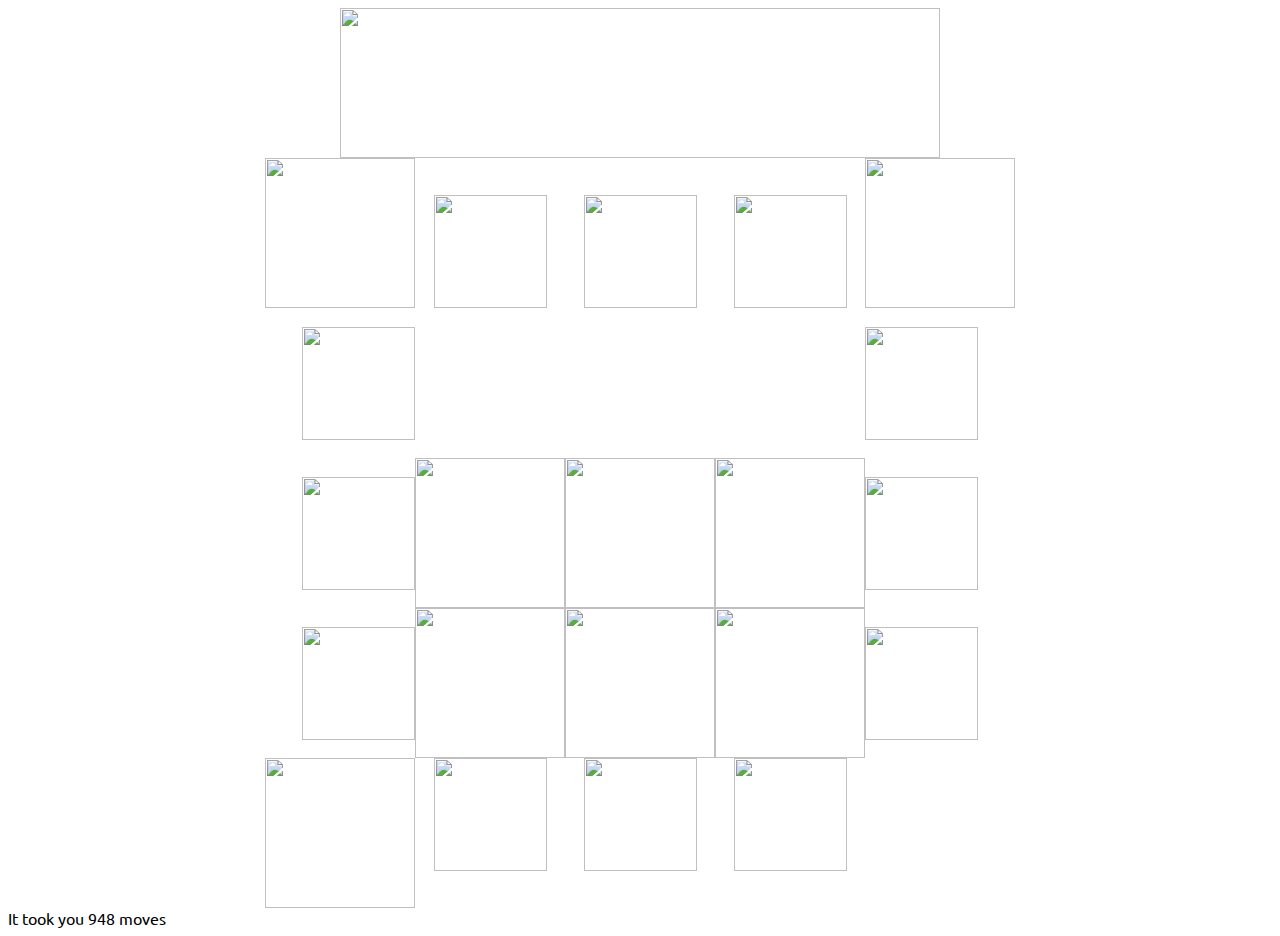
==== commit 20ef78b4: "adding analytics?" ====
--- a/index.html
+++ b/index.html
@@ -11,8 +11,23 @@
   
   <body></body>
 
+  <script>
+  (function(i,s,o,g,r,a,m){i['GoogleAnalyticsObject']=r;i[r]=i[r]||function(){
+  (i[r].q=i[r].q||[]).push(arguments)},i[r].l=1*new Date();a=s.createElement(o),
+  m=s.getElementsByTagName(o)[0];a.async=1;a.src=g;m.parentNode.insertBefore(a,m)
+  })(window,document,'script','//www.google-analytics.com/analytics.js','ga');
+
+  ga('create', 'UA-74908304-1', 'auto');
+  ga('send', 'pageview');
+
+</script>
+
   <script type="text/javascript">
-  var ali9n = Elm.fullscreen(Elm.Game);
+  var seconds = Math.floor (new Date().getTime() % 1000);
+  var ali9n = Elm.fullscreen(Elm.Game, {
+    timeRandom:seconds
+  });
   </script>
 
+
 </html>
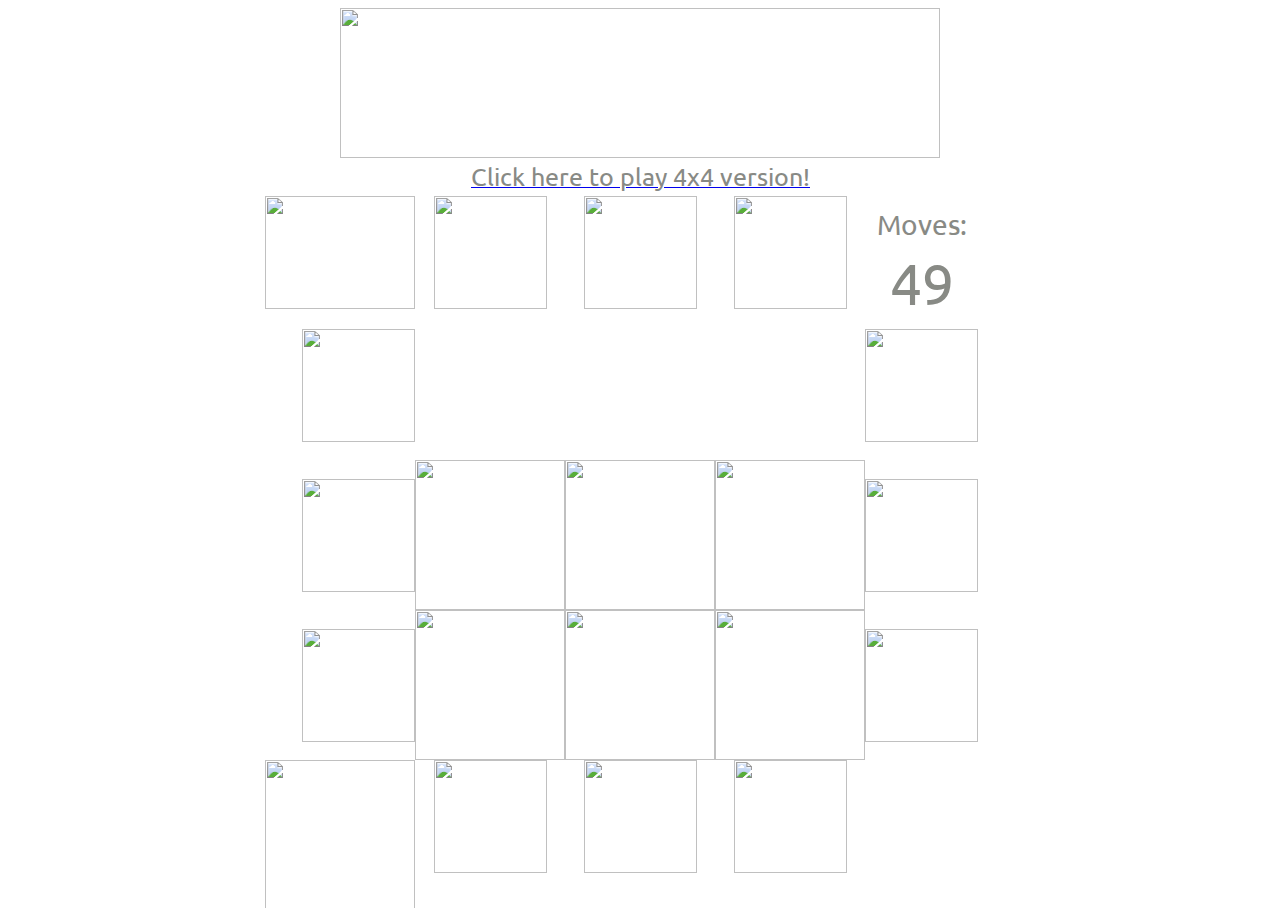
==== commit e460fba9: "fixing clicking on mobile maybe" ====
--- a/index.html
+++ b/index.html
@@ -11,21 +11,14 @@
   
   <body></body>
 
-  <script>
-  (function(i,s,o,g,r,a,m){i['GoogleAnalyticsObject']=r;i[r]=i[r]||function(){
-  (i[r].q=i[r].q||[]).push(arguments)},i[r].l=1*new Date();a=s.createElement(o),
-  m=s.getElementsByTagName(o)[0];a.async=1;a.src=g;m.parentNode.insertBefore(a,m)
-  })(window,document,'script','//www.google-analytics.com/analytics.js','ga');
-
-  ga('create', 'UA-74908304-1', 'auto');
-  ga('send', 'pageview');
-
-</script>
-
   <script type="text/javascript">
+  //var isMobile = false
+  //if( /Android|webOS|iPhone|iPad|iPod|BlackBerry|IEMobile|Opera Mini/i.test(navigator.userAgent) ) {isMbile = true}
+  var mobs = false;
   var seconds = Math.floor (new Date().getTime() % 1000);
   var ali9n = Elm.fullscreen(Elm.Game, {
-    timeRandom:seconds
+    timeRandom:seconds,
+    isMobile:mobs
   });
   </script>
 
